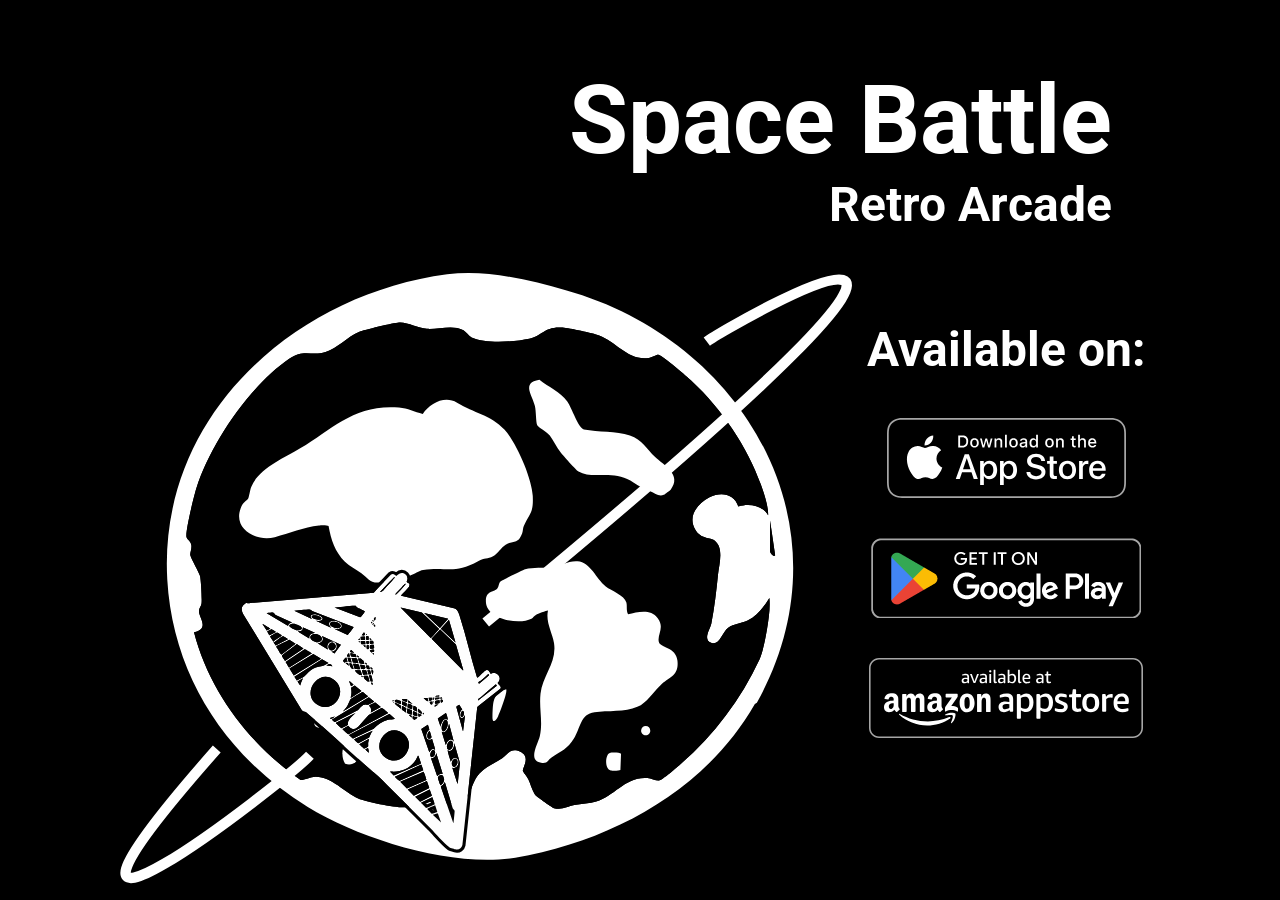
==== SpaceBattleWeb/src/index.html @ a4aaca03 "Add files via upload add files to git" ====
<!DOCTYPE html>

<html lang="en">
  <head>
    <title>Space Battle Retro Arcade | Marek Škreko</title>
    <meta charset="UTF-8" />
    <meta name="viewport" , content="width=device-width, initial-scale=1" />
    <link rel="stylesheet" , href="./style.css" />
    <link rel="preconnect" href="https://fonts.googleapis.com">
<link rel="preconnect" href="https://fonts.gstatic.com" crossorigin>
<link href="https://fonts.googleapis.com/css2?family=Roboto:ital,wght@0,100..900;1,100..900&display=swap" rel="stylesheet">
  <body>
    <main>
      <div class="text">
        <h1>Space Battle</h1>
        <h2>Retro Arcade</h2>
      </div>
    
      <div class="container">
      <div class="planet">
        <svg id="planetShip" aria-label="Planet earth with planet ring. The planet's ring is being disrupted by space ship."width="704" height="587" viewBox="0 0 704 587" fill="none" xmlns="http://www.w3.org/2000/svg">
          <path d="M612.097 413.006L610.158 414.359C563.059 496.936 472.057 546.438 379.909 561.915C320.615 571.866 231.577 544.719 180.442 513.254C102.294 465.154 50.6831 387.224 45.4269 294.598C36.5364 137.603 167.21 21.0008 314.445 1.30484C351.421 -3.64659 392.409 6.40262 428.422 16.4762C601.999 65.0271 704.916 246.584 612.097 413.006ZM549.864 104.212C545.096 99.8213 521.888 79.5643 517.534 78.6253C515.827 78.2594 511.131 81.2107 508.18 81.6254C488.216 84.4304 477.009 66.0759 460.447 60.0635C454.374 57.8561 431.886 53.0388 425.349 52.49C408.166 51.0387 405.861 60.4416 393.324 63.1368C378.885 66.2467 351.177 68.1736 337.86 61.9172C334.591 60.3806 333.091 56.7829 330.055 55.0877C319.786 49.3679 305.896 54.5145 294.871 53.6852C286.127 53.0266 276.297 47.1117 268.2 47.6849C262.943 48.063 234.443 54.7462 229.626 56.7707C218.699 61.3562 208.918 72.4787 197.649 76.0276C183.698 80.418 177.356 72.4421 162.637 82.4791C124.989 108.151 87.1228 163.495 73.464 206.728C71.1591 214.021 62.476 248.889 63.9516 254.047C64.598 256.316 68.0371 257.596 68.5981 261.743C69.0737 265.267 67.1102 269.28 67.6102 271.158C68.6468 275.097 75.8177 287.281 76.9275 291.159C77.8543 294.403 78.891 313.977 78.3665 317.648C78.0007 320.197 75.8909 322.111 75.8787 325.051C75.8421 331.246 86.5009 341.698 71.1225 345.234C86.1106 403.139 124.928 453.324 173.588 487.289C175.405 487.911 183.917 484.289 187.6 484.167C202.845 483.679 215.772 499.217 228.979 504.949C236.955 508.412 266.98 514.425 275.236 513.364C281.273 512.583 288.078 509.193 294.871 508.607C302.798 507.924 309.798 509.998 316.786 509.912C340.311 509.632 334.067 493.936 345.433 481.131C351.689 474.081 359.689 471.496 367.299 466.41C373.043 462.581 375.373 455.52 384.775 460.13C395.105 465.191 386.665 475.533 387.165 478.496C387.409 479.911 391.312 484.289 392.422 486.619C394.653 491.314 396.666 498.9 399.788 502.424C400.702 503.449 416.02 514.193 417.044 514.425C425.483 516.352 429.618 512.681 436.666 511.388C443.264 510.181 451.557 509.742 457.643 507.973C475.301 502.839 486.009 483.557 507.034 485.436C510.546 485.753 515.131 488.106 517.973 487.838C521.229 487.521 535.876 474.533 539.388 471.423C571.157 443.373 596.743 409.896 614.695 371.114C618.024 363.906 620.597 349.881 621.926 341.759C623.5 332.173 624.975 321.843 624.122 312.245C618.817 320.758 612.585 329.575 603.231 334.039C597.219 336.917 590.157 336.99 584.56 340.978C578.657 345.186 576.474 358.101 568.596 355.662C559.449 352.82 567.389 341.99 568.34 336.954C571.303 321.38 573.194 305.367 574.742 289.683C575.669 280.317 580.682 264.719 571.669 257.365C567.23 253.73 558.474 256.291 552.962 246.803C545.132 233.339 555.059 221.814 566.559 215.631C577.413 209.802 590.365 212.155 594.279 224.424C604.328 221.205 617.377 223.132 622.914 232.949C623.17 223.912 619.048 212.216 615.914 203.362C603.17 167.397 577.791 129.896 549.852 104.212H549.864ZM624.756 237.839V267.719C624.756 268.341 628.085 273.841 629.658 271.365L624.756 237.839Z" fill="white"/>
          <path d="M549.864 104.212C577.804 129.896 603.182 167.398 615.926 203.363C619.061 212.217 623.183 223.9 622.926 232.949C617.402 223.132 604.353 221.205 594.292 224.424C590.377 212.156 577.413 209.802 566.572 215.631C555.084 221.802 545.157 233.339 552.974 246.803C558.486 256.292 567.242 253.731 571.682 257.365C580.694 264.731 575.682 280.317 574.755 289.683C573.206 305.355 571.316 321.368 568.352 336.954C567.401 341.99 559.462 352.82 568.608 355.662C576.487 358.113 578.669 345.186 584.572 340.978C590.17 336.99 597.231 336.917 603.243 334.039C612.597 329.563 618.829 320.758 624.134 312.245C625 321.843 623.524 332.185 621.939 341.759C620.609 349.881 618.036 363.906 614.707 371.114C596.755 409.896 571.157 443.373 539.4 471.423C535.888 474.533 521.241 487.521 517.985 487.838C515.156 488.107 510.571 485.753 507.046 485.436C486.021 483.57 475.314 502.839 457.655 507.973C451.569 509.742 443.277 510.193 436.679 511.388C429.63 512.669 425.496 516.352 417.056 514.425C416.032 514.193 400.715 503.449 399.8 502.424C396.678 498.9 394.666 491.314 392.434 486.619C391.324 484.289 387.422 479.911 387.178 478.496C386.678 475.521 395.117 465.191 384.788 460.13C375.385 455.52 373.056 462.581 367.312 466.41C359.689 471.484 351.689 474.082 345.445 481.131C334.079 493.936 340.323 509.632 316.798 509.912C309.81 509.998 302.81 507.937 294.883 508.607C288.103 509.193 281.285 512.583 275.249 513.364C266.992 514.425 236.967 508.412 228.992 504.949C215.784 499.217 202.857 483.692 187.613 484.167C183.93 484.289 175.405 487.911 173.6 487.289C124.941 453.325 86.1229 403.127 71.1348 345.234C86.5132 341.698 75.8544 331.246 75.891 325.051C75.9032 322.124 78.0252 320.197 78.3789 317.648C78.9033 313.965 77.8667 294.403 76.9398 291.159C75.8301 287.281 68.6592 275.097 67.6226 271.158C67.1348 269.28 69.086 265.255 68.6104 261.743C68.0494 257.597 64.6103 256.316 63.964 254.048C62.5005 248.889 71.1836 214.009 73.4763 206.729C87.1352 163.495 125.002 108.151 162.649 82.4792C177.369 72.4422 183.71 80.4304 197.662 76.0277C208.93 72.4788 218.699 61.3564 229.638 56.7708C234.455 54.7585 262.956 48.0631 268.212 47.6851C276.298 47.1119 286.139 53.0268 294.883 53.6853C305.908 54.5146 319.798 49.3681 330.067 55.0878C333.104 56.783 334.604 60.3807 337.872 61.9174C351.189 68.1737 378.897 66.2468 393.336 63.1369C405.861 60.4417 408.178 51.0389 425.362 52.4901C431.886 53.0389 454.374 57.8562 460.46 60.0636C477.021 66.0883 488.241 84.4427 508.192 81.6255C511.144 81.2109 515.827 78.2595 517.546 78.6254C521.9 79.5645 545.096 99.8336 549.876 104.212H549.864ZM529.278 208.216C540.474 193.691 522.29 184.545 514.363 176.886C505.948 168.751 502.022 159.946 490.07 156.056C476.521 151.653 459.85 152.994 445.813 150.311C439.837 147.909 434.606 130.067 429.923 123.518C422.971 113.798 412.191 110.066 403.129 102.626C385.458 105.419 396.483 117.639 398.8 127.823C399.995 133.042 399.702 143.409 401.02 146.336C401.861 148.202 410.569 152.97 413.093 156.214C416.642 160.775 419.447 167.288 423.593 172.544C425.983 175.556 438.313 189.399 440.679 190.825C453.521 198.57 472.923 189.008 490.534 199.509C499.461 204.826 498.863 205.728 509.607 209.704C514.254 211.424 517.912 215.497 522.632 213.18C523.29 212.863 529.047 208.533 529.303 208.204L529.278 208.216ZM369.446 150.446C355.872 136.067 340.274 134.64 323.945 124.615C312.188 117.395 297.859 125.176 290.993 135.469C282.871 133.359 276.785 129.945 268.09 129.25C225.65 125.871 205.479 149.043 173.137 168.532C156.966 178.276 133.404 187.935 126.124 205.667C124.855 208.765 124.087 215.4 123.197 216.766C121.538 219.314 118.27 219.912 115.989 226.01C108.294 246.499 131.197 258.475 148.734 253.877C162.82 250.182 176.442 244.267 191.21 242.693C193.235 242.474 199.113 242.267 200.455 243.218C202.796 256.231 206.54 268.085 216.174 277.5C220.723 281.939 226.943 285 231.992 288.513C238.333 292.915 239.419 298.22 249.577 297.501C254.273 297.171 273.115 292.44 278.432 290.891C282.859 289.61 287.468 286.061 291.286 285.451C314.542 281.805 320.03 290.317 344.567 276.793C350.189 273.695 353.226 274.939 358.519 272.207C363.177 269.817 366.336 263.682 370.653 261.17C378.519 256.597 382.324 261.414 386.544 250.23C387.349 248.084 387.092 245.45 388.092 243.242C393.995 230.181 397.495 230.839 396.69 214.058C395.897 197.411 381.007 162.69 369.446 150.446ZM488.29 327.978C486.363 324.465 487.558 320.246 486.668 316.794C484.777 309.55 472.326 305.574 466.838 301.257C457.667 294.037 452.277 278.085 439.654 277.11C431.069 276.451 422.41 281.817 414.264 282.829C406.117 283.842 397.41 282.732 389.373 284.768C387.69 285.195 366.86 295.464 365.848 296.293C363.848 297.928 364.312 301.196 362.629 303.16C359.141 307.221 351.128 304.562 351.677 316.404C352.421 332.746 383.373 338.466 395.397 332.258C397.044 331.405 397.983 329.319 400.02 328.344C401.239 327.77 410.922 323.977 411.325 324.417C408.861 335.624 415.569 345.942 417.142 355.796C420.044 374.053 406.105 386.748 404.142 404.42C402.593 418.36 406.629 431.494 403.446 445.19C401.776 452.41 391.458 468.715 404.727 470.728C411.422 471.74 411.093 467.837 415.069 465.349C424.325 459.544 429.996 457.544 436.24 447.495C442.484 437.446 442.459 423.738 455.996 422.128C468.631 420.628 485.18 422.128 497.18 416.969C506.473 412.981 512.071 403.176 519.241 396.346C527.864 388.114 537.315 387.553 535.766 372.565C534.461 359.93 519.339 360.077 517.949 355.003C515.863 347.405 523.62 340.905 516.802 331.771C509.985 322.636 497.717 325.953 488.277 327.978H488.29ZM371.092 400.042C357.58 404.652 358.628 412.823 357.97 425.421C357.567 433.104 360.885 431.494 363.421 425.921C365.08 422.287 372.946 402.103 371.092 400.042ZM195.796 432.372C195.796 429.811 193.723 427.75 191.174 427.75C188.625 427.75 186.552 429.824 186.552 432.372C186.552 434.921 188.625 436.995 191.174 436.995C193.723 436.995 195.796 434.921 195.796 432.372ZM509.631 439.885C509.631 437.458 507.668 435.495 505.241 435.495C502.814 435.495 500.851 437.458 500.851 439.885C500.851 442.312 502.814 444.275 505.241 444.275C507.668 444.275 509.631 442.312 509.631 439.885ZM216.418 471.777C233.431 476.618 234.004 448.288 218.211 452.849C211.906 454.678 213.138 467.337 216.418 471.777ZM470.692 461.215C466.216 462.715 465.606 476.948 471.704 478.082C473.509 478.423 479.643 478.448 480.936 477.557L481.546 462.154C480.387 460.496 472.68 460.544 470.692 461.215Z" fill="black"/>
          <path d="M624.756 237.84L629.658 271.365C628.097 273.853 624.756 268.341 624.756 267.719V237.84Z" fill="black"/>
          <path d="M488.29 327.978C497.729 325.953 509.815 322.392 516.815 331.77C523.815 341.149 515.876 347.405 517.961 355.003C519.352 360.077 534.474 359.93 535.779 372.565C537.328 387.553 527.876 388.114 519.254 396.346C512.095 403.188 506.498 412.993 497.193 416.969C485.18 422.116 468.631 420.616 456.009 422.128C442.484 423.738 442.448 437.531 436.252 447.495C430.057 457.459 424.338 459.556 415.081 465.349C411.106 467.837 411.447 471.752 404.74 470.728C391.471 468.715 401.788 452.41 403.459 445.19C406.642 431.494 402.605 418.36 404.154 404.42C406.118 386.748 420.057 374.065 417.155 355.796C415.581 345.93 408.886 335.624 411.337 324.417C410.935 323.977 401.24 327.77 400.032 328.344C397.983 329.307 397.057 331.405 395.41 332.258C383.386 338.466 352.434 332.734 351.69 316.404C351.153 304.562 359.153 307.221 362.641 303.159C364.324 301.196 363.849 297.928 365.861 296.293C366.873 295.464 387.703 285.195 389.386 284.768C397.422 282.732 406.41 283.793 414.276 282.829C422.142 281.866 431.069 276.451 439.667 277.11C452.289 278.073 457.68 294.037 466.851 301.257C472.326 305.574 484.79 309.55 486.68 316.794C487.583 320.246 486.375 324.465 488.302 327.978H488.29Z" fill="white"/>
          <path d="M216.418 471.776C213.138 467.337 211.906 454.678 218.211 452.849C234.004 448.275 233.431 476.606 216.418 471.776Z" fill="white"/>
          <path d="M470.691 461.215C472.679 460.544 480.386 460.495 481.545 462.154L480.935 477.557C479.654 478.447 473.52 478.423 471.703 478.082C465.605 476.947 466.215 462.727 470.691 461.215Z" fill="white"/>
          <path d="M371.091 400.042C372.945 402.103 365.079 422.287 363.42 425.921C360.884 431.507 357.567 433.116 357.969 425.421C358.628 412.811 357.579 404.64 371.091 400.042Z" fill="white"/>
          <path d="M191.173 436.995C193.726 436.995 195.795 434.925 195.795 432.372C195.795 429.82 193.726 427.75 191.173 427.75C188.62 427.75 186.551 429.82 186.551 432.372C186.551 434.925 188.62 436.995 191.173 436.995Z" fill="white"/>
          <path d="M505.254 444.275C507.678 444.275 509.644 442.31 509.644 439.885C509.644 437.46 507.678 435.494 505.254 435.494C502.829 435.494 500.863 437.46 500.863 439.885C500.863 442.31 502.829 444.275 505.254 444.275Z" fill="white"/>
          <path d="M369.445 150.446C381.007 162.69 395.897 197.423 396.69 214.058C397.495 230.839 393.995 230.181 388.092 243.242C387.092 245.45 387.348 248.096 386.543 250.23C382.336 261.414 378.519 256.597 370.653 261.17C366.336 263.682 363.177 269.817 358.518 272.207C353.225 274.939 350.177 273.695 344.567 276.793C320.03 290.318 314.542 281.805 291.285 285.451C287.456 286.049 282.846 289.61 278.431 290.891C273.114 292.427 254.272 297.159 249.577 297.501C239.406 298.22 238.321 292.915 231.991 288.513C226.93 285 220.723 281.951 216.174 277.5C206.54 268.097 202.796 256.231 200.454 243.218C199.113 242.255 193.234 242.474 191.21 242.694C176.454 244.267 162.819 250.182 148.734 253.877C131.209 258.475 108.306 246.499 115.989 226.01C118.282 219.912 121.538 219.315 123.196 216.766C124.087 215.4 124.855 208.765 126.123 205.668C133.404 187.923 156.953 178.276 173.136 168.532C205.479 149.043 225.65 125.871 268.09 129.25C276.785 129.945 282.883 133.372 290.993 135.469C297.846 125.176 312.188 117.395 323.944 124.615C340.274 134.64 355.872 136.067 369.445 150.446Z" fill="white"/>
          <path d="M529.278 208.216C529.022 208.546 523.265 212.875 522.607 213.192C517.887 215.497 514.229 211.436 509.582 209.716C498.838 205.741 499.436 204.838 490.509 199.521C472.899 189.02 453.496 198.582 440.654 190.838C438.288 189.411 425.959 175.569 423.568 172.556C419.41 167.312 416.605 160.788 413.068 156.226C410.544 152.982 401.836 148.214 400.995 146.348C399.678 143.421 399.97 133.055 398.775 127.835C396.458 117.652 385.433 105.444 403.104 102.639C412.166 110.078 422.946 113.81 429.898 123.53C434.581 130.079 439.813 147.921 445.788 150.324C459.825 152.995 476.508 151.653 490.045 156.068C501.997 159.958 505.924 168.763 514.338 176.898C522.265 184.557 540.436 193.704 529.253 208.229L529.278 208.216Z" fill="white"/>
          <path d="M92.9995 457.5C-139.843 721.174 162.499 485.499 182.5 463.5M351.5 336C964.5 -168 582.5 52.0004 564 66" stroke="white" stroke-width="10"/>
          <mask id="path-13-outside-1_164_530" maskUnits="userSpaceOnUse" x="92.039" y="214.757" width="352.091" height="354.94" fill="black">
          <rect fill="white" x="92.039" y="214.757" width="352.091" height="354.94"/>
          <path d="M343.575 389.057C345.935 387.402 349.825 382.533 352.273 381.621C354.77 380.689 355.695 385.103 356.566 385.172C356.637 385.179 357.169 384.734 357.473 384.633C362.27 383.068 366.724 387.969 364.25 392.287C363.926 392.852 362.887 393.595 362.971 394.087C363.281 395.896 367.428 397.032 365.516 399.579L343.861 416.64L343.356 417.441L329.074 549.769C328.457 552.673 325.838 554.647 322.854 554.097C322.205 553.979 317.139 552.433 316.821 552.192C310.637 547.518 303.79 539.053 298.108 533.343C285.578 520.749 272.771 508.198 260.279 495.655C254.645 489.998 250.017 484.634 243.745 479.739C242.882 479.064 241.988 478.291 241.15 477.58C219.874 459.549 199.981 439.735 178.534 421.926C177.134 421.625 175.829 421.232 174.722 420.257L118.445 327.924C116.952 325.317 116.19 321.908 118.425 319.427C118.885 318.916 120.698 317.387 121.281 317.274C122.098 317.118 123.146 317.558 124.112 317.503C124.98 317.453 126.144 317.035 127.151 316.949C166.056 313.674 204.966 310.478 243.877 307.313C248.93 301.25 254.804 295.741 260.281 289.995C262.911 288.126 264.846 291.168 265.618 291.119C265.921 291.099 268.229 288.32 270.812 288.288C273.788 288.253 276.286 290.764 276.35 293.736C276.368 294.567 275.435 296.6 275.572 296.869C275.912 297.534 278.176 297.733 278.318 299.323C278.363 299.828 277.915 301.279 277.589 301.734C275.73 304.348 272.401 307.084 270.287 309.714C270.034 310.028 269.831 309.95 270.285 310.31L321.024 322.292C324.716 323.269 325.745 327.346 326.769 330.529C332.808 349.292 337.049 369.075 342.929 387.937L343.575 389.057ZM307.511 341.261L315.421 332.185L292.368 326.897L307.509 341.259L307.511 341.261ZM322.458 355.015L316.117 333.308L308.387 341.983L322.46 355.017L322.458 355.015ZM274.497 298.665C273.824 297.973 270.863 301.948 270.401 302.441C268.709 304.247 266.906 305.974 265.254 307.821C264.147 309.06 264.591 309.525 265.869 308.454C268.367 306.363 271.617 302.422 273.893 299.865C274.099 299.633 274.786 298.963 274.497 298.665ZM264.384 292.76L263.383 292.139L249.843 306.492C252.279 307.096 254.533 303.254 256.079 301.63C258.876 298.69 261.635 295.736 264.384 292.76ZM345.107 394.736L354.231 387.106C354.974 386.432 354.608 385.931 353.937 385.368C351.716 387.362 349.543 389.481 347.28 391.428C346.664 391.958 344.76 392.951 344.435 393.371C344.235 393.628 344.87 394.516 345.11 394.734L345.107 394.736ZM362.191 396.803L361.263 395.375C356.385 399.253 351.864 403.624 347.039 407.589C345.767 408.633 343.733 408.996 344.163 410.988L362.191 396.803ZM329.943 381.591L322.845 357.132C317.762 352.345 312.576 347.658 307.694 342.676L299.604 351.309L299.673 351.761L329.241 381.68C329.433 382.17 329.938 381.791 329.943 381.587L329.943 381.591ZM306.693 342.06C301.29 336.648 295.609 331.538 290.055 326.249L269.62 321.523L298.379 350.671C298.73 350.856 298.776 350.772 299.012 350.543C301.741 347.924 303.957 344.689 306.689 342.06L306.693 342.06ZM244.785 334.093C245.587 334.098 245.683 330.851 245.449 330.27C244.274 331.618 243.181 332.552 244.785 334.093ZM328.967 419.555L326.027 414.88C325.206 415.498 323.376 416.054 323.267 417.151L329.68 440.778L331.63 425.151C330.566 426.18 330.416 427.711 328.563 427.763C324.894 427.862 326.353 420.644 328.971 419.559L328.967 419.555ZM329.369 420.773C327.642 421.275 326.478 426.113 328.156 426.725C330.238 427.483 331.976 421.841 329.369 420.773ZM228.6 321.939C228.112 321.421 227.633 321.182 227.144 320.76C226.903 320.553 226.835 320.065 226.517 319.86C225.376 319.125 208.831 321.425 206.184 321.411L230.788 330.967C231.651 330.929 235.391 325.728 235.345 325.366C235.253 324.664 229.602 322.307 228.6 321.939ZM243.356 335.082C244.039 334.526 243.519 333.921 242.976 333.464C242.293 334.02 242.813 334.626 243.356 335.082ZM243.109 338.109C243.669 337.673 244.201 337.076 243.537 336.503L242.512 337.498L243.109 338.109ZM245.102 340.156C245.269 339.364 245.474 338.309 244.733 337.73L243.708 338.726L245.104 340.154L245.102 340.156ZM242.534 335.88L241.939 335.268C241.487 335.659 241.095 335.936 241.217 336.562C241.843 336.703 242.132 336.319 242.532 335.878L242.534 335.88ZM309.745 408.774C309.763 408.665 309.331 408.073 309.068 407.958C307.639 407.327 307.887 409.28 308.322 409.355C308.399 409.368 309.732 408.866 309.743 408.776L309.745 408.774ZM303.504 407.261C303.557 407.266 303.901 406.976 304.208 406.972C304.709 406.967 307.368 407.376 306.853 406.202C306.783 406.044 303.576 406.499 303.414 406.561C302.936 406.746 303.262 407.242 303.502 407.259L303.504 407.261ZM308.673 412.997C312.535 411.4 308.803 408.952 308.197 410.46C308.05 410.826 308.251 412.96 308.673 412.997ZM303.258 410.288C304.684 409.345 307.589 410.429 307.027 408.029L303.038 408.224C302.957 408.597 302.796 410.199 303.26 410.29L303.258 410.288ZM307.19 410.658C306.133 410.669 303.117 410.807 302.732 411.79C302.674 411.942 302.669 413.742 302.723 413.83C302.943 414.193 306.947 413.414 307.109 413.229C307.313 412.999 307.096 411.139 307.19 410.658ZM301.439 410.47C301.895 410.46 302.047 408.549 301.974 408.162C300.72 407.688 301.077 410.479 301.439 410.47ZM300.153 408.334L296.727 408.285C296.619 408.394 297.155 410.911 297.341 411.073C297.558 411.26 299.685 410.883 299.926 410.688C300.362 410.341 300.054 408.888 300.153 408.334ZM302.553 416.949L306.02 414.777C304.374 414.714 301.739 414.642 302.553 416.949ZM315.101 429.454C315.183 428.55 313.677 422.964 313.174 422.963L305.452 428.098L308.13 436.22C308.343 432.983 311.185 426.09 315.099 429.452L315.101 429.454ZM301.401 412.892C301.836 412.601 301.805 411.962 301.628 411.485C301.193 411.775 301.224 412.414 301.401 412.892ZM299.355 414.783C300.784 414.828 300.17 412.642 300.304 411.771L297.681 412.137C297.664 413.117 298.208 414.747 299.357 414.781L299.355 414.783ZM237.309 347.725C237.305 347.581 236.693 346.833 236.41 347.407C235.998 348.249 237.317 348.131 237.309 347.725ZM239.229 352.203C238.637 351.496 239.329 349.788 238.811 349.256C238.561 348.997 237.006 348.914 236.774 349.073C236.398 349.33 236.485 352.081 236.8 352.471C237.185 352.945 239.148 352.62 239.229 352.203ZM241.886 352.437L240.197 350.896C239.641 352.324 240.52 352.84 241.886 352.437ZM242.997 353.635C242.703 353.463 240.398 353.432 240.194 353.71C239.582 357.386 240.831 356.683 243.747 356.204C243.576 355.347 243.819 354.116 243 353.633L242.997 353.635ZM232.254 348.258C235.058 348.807 236.523 347.859 234.517 345.26L232.254 348.258ZM291.769 408.712C293.187 409.716 294.431 411.817 296.268 411.502C296.378 411.395 295.64 408.604 295.516 408.514C295.19 408.277 291.742 408.524 291.769 408.712ZM240.109 360.287C240.178 360.674 240.171 361.064 240.635 361.218C240.904 361.307 243.879 360.859 244.1 360.648C244.455 360.311 244.13 357.672 243.887 357.459C243.643 357.245 240.843 357.639 240.291 357.586C240.174 357.655 240.066 360.054 240.109 360.283L240.109 360.287ZM313.585 429.6C311.047 428.31 307.58 437.499 309.882 439.898C311.858 441.957 314.122 437.485 314.625 435.813C315.129 434.141 315.36 430.5 313.585 429.6ZM234.004 352.758C234.506 352.709 235.002 352.609 235.509 352.634C235.46 351.862 235.776 349.99 235.302 349.403C235.042 349.082 231.503 349.453 231.358 349.594C231.048 349.895 231.592 352.198 231.486 352.778C231.574 352.868 233.634 352.795 234.002 352.756L234.004 352.758ZM239.138 353.713C236.952 353.526 236.274 353.476 236.871 355.899C237.153 357.05 238.733 356.782 239.052 356.34C239.285 356.022 239.029 354.249 239.138 353.713ZM320.85 450.548L316.259 433.111C315.756 434.225 315.877 435.421 315.449 436.633C314.697 438.75 313.039 441.853 310.376 441.425C309.897 441.349 309.593 440.733 309.276 441.088L313.125 453.667C314.16 451.583 314.19 449.981 316.532 448.853C318.548 447.882 319.755 448.801 320.852 450.546L320.85 450.548ZM205.882 342.016L218.835 347.987C220.365 345.749 222.833 343.249 224.159 340.969C224.323 340.69 224.477 340.541 224.389 340.172L184.616 324.951C182.964 322.549 179.398 323.532 176.754 323.73C173.692 323.956 170.596 324.316 167.55 324.698L184.402 332.617L183.144 330.378C183.592 326.71 189.313 327.954 191.624 329.078C195.922 331.167 195.977 334.176 190.938 334.446L188.316 334.194L202.863 340.962L201.27 338.822C199.131 333.326 206.65 333.538 209.916 335.199C214.625 337.595 214.404 342.169 208.7 342.321C207.912 342.342 206.692 341.894 205.88 342.018L205.882 342.016ZM243.77 361.813C243.607 361.764 240.569 362.298 240.42 362.382C239.595 362.853 240.885 364.395 241.611 364.658C241.85 364.745 243.612 364.447 243.83 364.311C244.389 363.967 244.538 362.034 243.77 361.813ZM234.75 356.807C235.038 356.771 235.75 356.808 235.88 356.502L235.512 353.655L231.465 353.806C231.3 356.758 232.003 357.162 234.748 356.809L234.75 356.807ZM239.264 360.881C239.311 360.72 238.821 358.301 239.072 357.751C238.941 357.444 237.327 357.721 237.251 357.771C236.856 358.032 236.979 360.763 237.288 361.147C237.798 361.783 239.03 361.702 239.264 360.881ZM228.957 352.655L230.464 352.772L230.192 351.056L228.957 352.655ZM243.9 366.807L243.926 365.197L242.501 365.78L243.9 366.807ZM235.922 359.822L235.836 357.708L233.727 357.972L235.922 359.822ZM230.131 355.094C230.912 354.212 230.291 353.82 229.238 353.974L230.131 355.094ZM208.919 341.316C210.235 341.261 212.644 340.502 212.213 338.778C211.307 335.155 201.959 333.765 201.781 337.211C201.654 339.648 206.942 341.401 208.921 341.318L208.919 341.316ZM324.292 491.006C324.581 491.016 324.778 488.857 324.824 488.49C325.565 482.662 325.836 476.757 326.716 470.941L321.234 451.772C321.523 455.251 319.013 461.28 314.868 458.751C315.449 462.4 316.865 466.093 317.939 469.701C318.869 467.922 320.407 465.524 322.741 466.033C327.186 467 325.764 475.592 320.978 475.733C320.303 475.751 319.869 475.137 319.47 475.784L324.292 491.006ZM318.746 449.693C315.476 447.864 312.171 456.839 315.783 458.249C319.14 459.56 321.948 451.485 318.746 449.693ZM292.154 423.47L291.359 422.652C290.986 422.633 290.842 424.071 291.336 424.264L292.154 423.47ZM286.53 419.948C286.532 422.73 287.554 422.753 290.029 423.534C290.64 420.914 288.187 420.398 286.768 418.745C286.275 419.041 286.528 419.445 286.528 419.946L286.53 419.948ZM282.366 415.857C281.905 415.919 281.62 419.35 281.878 419.796C282.136 420.242 285.404 421.655 285.617 421.452C285.518 418.339 285.797 416.949 282.368 415.855L282.366 415.857ZM281.178 414.22C280.064 413.228 278.832 411.948 277.69 411.03C276.865 410.366 276.657 412.439 277.056 412.772L281.18 414.218L281.178 414.22ZM275.9 409.663C275.417 409.248 271.437 409.354 271.253 409.533C271.224 409.561 271.194 410.235 271.231 410.351C271.368 410.791 275.637 412.419 275.852 412.218C275.797 411.57 276.446 410.131 275.9 409.659L275.9 409.663ZM281.055 415.84C280.631 414.887 277.678 414.278 276.644 413.853C276.761 414.671 276.096 416.611 276.384 417.272C276.481 417.496 280.625 419.535 280.797 419.36C280.582 418.789 281.149 416.056 281.055 415.84ZM289.911 424.852C289.921 424.702 287.55 423.704 287.202 423.608C287.013 423.557 286.761 423.228 286.598 423.693C286.508 423.948 286.796 426.316 287.155 426.521C287.678 426.821 289.52 425.335 289.911 424.852ZM285.705 424.385C285.681 423.958 285.665 423.01 285.4 422.742C285.068 422.404 281.908 420.897 281.586 421.394C281.493 421.536 281.475 424.643 281.582 424.774C281.767 424.997 285.323 426.038 285.556 425.896C285.791 425.572 285.73 424.791 285.705 424.385ZM275.081 416.956C275.369 416.916 275.777 413.74 275.575 413.434C275.232 412.92 272.135 412.451 271.519 411.656C271.049 411.73 270.892 414.542 271.032 414.789C271.451 415.524 274.345 416.19 275.079 416.954L275.081 416.956ZM294.21 444.711C294.224 443.474 295.066 441.08 295.887 440.171C296.388 439.617 297.304 439.555 297.289 438.801C297.282 438.454 296.08 434.246 295.837 434.231L289.546 438.374L297.265 460.713C298.477 458.516 300.177 456.104 302.759 458.164C303.45 458.19 299.856 448.334 299.981 447.519C297.017 449.881 294.161 448.544 294.21 444.711ZM243.084 380.739C242.57 380.251 242.122 379.67 241.59 379.196C240.2 377.958 240.962 380.526 241.226 380.757C241.413 380.921 242.733 380.853 243.082 380.737L243.084 380.739ZM237.699 376.014C237.073 375.496 236.479 374.209 235.502 374.565C236.041 375.853 236.097 376.464 237.699 376.014ZM240.257 380.698C239.539 380.021 239.744 378.091 239.188 377.547C238.933 377.297 236.344 376.969 236.271 377.406C237.413 379.94 236.781 381.422 240.255 380.7L240.257 380.698ZM229.299 370.24C228.855 370.513 228.999 370.739 229.048 371.142C229.102 371.587 230.143 374.776 230.358 375.022C230.684 375.394 234.387 375.975 234.574 375.864C235.13 375.543 234.069 372.871 233.723 372.458C233.503 372.194 231.887 370.805 231.619 370.652C231.044 370.318 229.91 370.865 229.299 370.24ZM242.81 385.784C243.135 385.807 243.541 382.657 243.305 382.237C242.956 381.624 242.145 381.863 241.559 381.83C241.523 382.47 242.275 385.746 242.812 385.782L242.81 385.784ZM280.407 423.51C280.498 422.948 280.756 420.958 280.515 420.586C280.319 420.287 276.396 418.511 276.175 418.697C276.095 419.407 275.496 422.526 275.761 422.926C275.887 423.114 279.798 424.512 280.021 424.47C280.76 424.334 280.384 423.659 280.409 423.512L280.407 423.51ZM190.857 333.292C191.82 333.303 192.816 333.439 193.604 332.642C193.841 329.68 185.456 327.862 184.383 329.875C183.386 331.747 189.487 333.272 190.859 333.29L190.857 333.292ZM229.92 369.235C229.769 369.079 227.949 366.869 227.924 367.988C227.902 368.929 228.941 369.764 229.92 369.235ZM282.976 429.556C283.166 429.579 286.244 427.7 285.736 427.119C285.589 426.951 282.09 426.399 281.616 425.744C281.24 425.799 281.174 427.806 281.279 428.071C281.341 428.229 282.863 429.542 282.976 429.556ZM224.933 364.921C224.609 364.534 222.329 362.465 222.143 362.458C222.024 362.454 221.07 363.44 221.001 363.751C220.754 364.834 224.2 365.011 224.933 364.921ZM226.89 369.379C227.555 369.203 226.744 366.769 226.42 366.534C226.215 366.384 221.58 365.405 221.396 365.581C221.602 370.242 223.61 368.599 226.892 369.381L226.89 369.379ZM270.25 411.634C270.088 410.987 264.794 409.125 264.162 410.623C264.051 410.886 264.078 411.759 264.342 411.985C264.559 412.172 269.239 414.284 269.566 414.353C270.128 414.472 269.906 414.277 269.976 413.955C270.127 413.266 269.771 412.35 270.252 411.632L270.25 411.634ZM297.567 440.116C295.434 441.16 294.107 447.188 296.952 447.71C297.76 447.857 299.203 446.87 299.402 446.099C299.481 445.795 297.878 440.101 297.567 440.116ZM238.02 381.68C237.58 381.805 238.736 385.604 238.929 385.774C239.286 386.092 240.764 385.58 241.293 385.657C241.426 385.523 240.507 382.183 240.332 382.01C239.669 381.36 238.643 382.301 238.02 381.68ZM322.927 467.13C320.376 465.698 317.375 471.654 319.774 474.095C322.656 477.026 326.546 469.163 322.927 467.13ZM236.422 380.441C235.769 379.744 235.699 377.388 234.976 376.955C234.788 376.843 230.658 376.299 230.627 376.516C231.241 377.21 231.435 380.187 231.934 380.626C232.104 380.776 236.347 380.872 236.42 380.443L236.422 380.441ZM274.594 422.606C274.538 421.827 275.314 418.689 275.106 418.258C274.899 417.826 271.129 416.02 270.953 416.196C271.079 416.921 270.673 419.143 270.971 419.634C271.424 420.384 273.938 421.71 274.594 422.606ZM229.228 375.084C228.714 374.182 228.262 371.088 227.604 370.513C227.199 370.162 222.478 369.877 222.44 370.133L223.896 374.421L229.23 375.082L229.228 375.084ZM280.184 427.131C280.944 425.29 279.108 424.875 277.591 424.872L280.184 427.131ZM269.599 418.697C270.002 418.731 270.109 416.008 269.743 415.59C269.549 415.365 264.721 412.97 264.426 412.97C263.535 412.975 264.722 414.538 264.889 414.71C266.235 416.099 268.334 417.146 269.597 418.695L269.599 418.697ZM237.96 385.716L236.532 381.755L232.469 381.903L233.674 386.1C234.29 386.103 237.894 386.103 237.96 385.712L237.96 385.716ZM239.16 386.943C239.932 388.061 240.147 391.445 240.865 392.328C241.206 392.749 242.301 392.47 242.809 392.55C243.01 392.355 241.93 387.391 241.676 387.06C241.121 386.341 239.989 386.919 239.162 386.941L239.16 386.943ZM212.32 357.261L194.562 349.029L194.058 349.116C196.705 352.634 193.719 355.653 189.916 355.926L199.725 361.924C199.934 361.355 199.354 360.672 199.273 360.002C198.88 356.649 201.206 353.482 204.786 354.249C210.516 355.482 208.972 364.252 203.132 363.792L206.137 365.655L212.318 357.259L212.32 357.261ZM220.083 365.255C219.164 366.116 218.01 367.196 218.117 368.554L220.934 368.796L220.083 365.255ZM230.965 380.564C230.306 379.894 229.89 376.631 229.457 376.251C229.27 376.087 225.083 375.554 224.522 375.529C224.189 375.514 224.199 375.48 223.97 375.81L225.615 380.616C226.231 380.758 230.923 380.828 230.963 380.562L230.965 380.564ZM262.84 411.325C263.385 411.262 262.598 409.828 261.64 410.499C261.793 410.714 262.767 411.332 262.84 411.325ZM263.015 413.145C263.434 412.444 262.655 412.352 262.223 411.928L262.022 412.123L263.015 413.145ZM222.776 374.183C221.94 373.314 222.031 370.721 221.458 370.016C221.033 369.497 219.573 370.13 219.007 369.486C218.32 369.599 219.65 373.392 219.863 373.656C220.305 374.198 222.729 374.467 222.774 374.185L222.776 374.183ZM233.903 387.271C234.567 388.123 234.396 389.416 235.158 390.221C235.487 390.567 237.606 392.311 237.963 392.506C238.474 392.782 239.209 392.694 239.776 392.708C239.979 392.507 238.436 387.432 238.235 387.233C237.757 386.761 233.936 387.056 233.905 387.269L233.903 387.271ZM205.376 355.529C202.236 353.493 198.28 358.828 201.284 361.749C204.843 365.208 210.453 358.82 205.376 355.529ZM232.703 386.044C231.898 384.986 231.893 382.474 230.896 381.71L226.007 381.804C225.634 382.727 229.976 386.235 230.987 386.328C231.219 386.35 232.691 386.131 232.707 386.044L232.703 386.044ZM242.456 396.082C242.938 396.123 243.138 392.979 241.784 393.553C240.816 393.963 242.001 395.696 242.456 396.082ZM216.106 374.688C216.572 373.073 217.412 373.786 218.638 373.814C218.539 373.225 217.646 369.712 217.486 369.561C216.877 368.99 214.338 372.61 214.355 372.845C214.377 373.15 215.819 374.246 216.106 374.688ZM224.5 380.473L222.982 375.679C222.564 375.269 220.36 374.75 220.445 375.499C220.65 377.267 222.245 381.034 224.502 380.475L224.5 380.473ZM233.075 388.47C233.378 387.343 232.547 386.84 231.676 387.439L233.075 388.47ZM302.054 458.742C298.953 456.37 296.296 465.728 300.127 465.296C302.689 465.006 303.758 460.045 302.054 458.742ZM310.089 481.307L303.917 461.419C303.74 463.308 302.832 465.456 300.919 466.124C300.206 466.374 299.541 466.128 298.996 466.597L304.718 483.147C305.075 483.633 304.998 483.377 305.312 483.151C306.1 482.581 306.342 482.211 307.357 481.775C308.394 481.329 309.182 481.706 310.089 481.307ZM219.7 377.569C219.937 377.099 219.304 375.09 219.026 374.894L216.51 374.694L219.698 377.567L219.7 377.569ZM194.094 351.745C194.266 348.289 187.915 346.023 185.091 347.381C179.261 350.184 186.538 355.38 190.436 354.8C192.026 354.562 194.002 353.558 194.094 351.745ZM187.234 345.789L176.098 340.681C175.442 340.542 175.765 341.757 175.578 342.29C174.876 344.257 172.557 344.064 170.894 344.541L181.905 351.367C181.783 349.2 182.013 347.825 184.096 346.643C184.611 346.35 187.236 346.01 187.236 345.791L187.234 345.789ZM264.202 428.319C262.617 427.027 260.949 425.278 259.316 424.109C258.954 423.851 258.714 423.809 258.308 423.997L220.133 444.043C220.174 444.314 223.804 447.478 224.061 447.439L243.755 438.127C247.808 433.884 251.902 430.911 257.621 429.466C259.843 428.904 262.152 429.075 264.202 428.319ZM257.816 422.974C256.442 422.158 252.605 417.892 251.322 418.199L239.09 424.827C236.104 427.998 233.337 431.494 230.287 434.595C228.086 436.832 226.372 438.955 222.948 438.008C220.708 437.388 219.688 435.161 219.456 435.148C219.131 435.129 214.635 438.05 213.753 438.298C214.632 439.084 218.886 443.526 219.686 443.287L257.816 422.974ZM250.629 417.215C249.073 415.518 247.124 414.233 245.343 412.785C245.017 412.692 239.329 415.501 239.338 415.838C240.898 417.17 241.593 419 241.383 421.019C241.324 421.606 240.809 422.106 241.054 422.526L250.629 417.215ZM244.241 411.868L239.116 407.645L203.582 429.462C204.491 429.968 205.784 431.758 206.68 431.561L228.891 419.928C230.809 417.866 232.876 414.68 236.024 414.681C236.822 414.682 237.743 415.225 238.443 415.039C238.775 414.951 244.251 412.198 244.245 411.868L244.241 411.868ZM170.3 343.385C172.468 343.534 176.826 342.279 173.704 339.725C172.658 338.869 168.254 337.202 166.856 337.111C165.677 337.033 162.197 337.47 162.781 339.272C163.314 340.921 168.518 343.264 170.298 343.387L170.3 343.385ZM238.253 406.933C238.207 406.615 233.816 403.008 233.367 402.775C232.88 402.52 231.472 403.576 230.926 403.892C229.104 404.948 222.75 408.56 221.639 409.726C220.819 410.591 219.423 414.833 218.352 416.442C217.131 418.277 215.583 419.833 214.202 421.536L238.253 406.933ZM273.173 443.417C258.05 429.707 239.043 455.036 255.666 466.094C270.261 475.803 285.642 454.721 273.173 443.417ZM232.068 401.791L225.582 396.527L222.108 398.504C222.578 401.575 222.753 404.925 221.68 407.906C222.132 408.494 221.997 408.232 222.378 408.029C225.627 406.314 228.979 403.827 232.068 401.791ZM308.109 492.388C309.939 491.504 311.515 489.108 311.525 487.084C311.528 486.504 310.776 483.881 310.48 483.42C309.186 481.411 305.696 483.296 305.506 485.177C305.473 485.516 307.331 491.153 307.601 491.672C307.738 491.94 307.861 492.199 308.111 492.382L308.109 492.388ZM224.48 395.623C223.548 394.827 222.543 393.841 221.59 393.102C221.336 392.906 220.589 392.219 220.289 392.53L222.032 397.199L224.48 395.623ZM165.357 335.978L150.008 328.914C148.829 328.442 148.098 326.747 147.016 326.325C146.734 326.216 141.021 326.64 141.049 326.94L161.274 339.152C161.972 338.533 161.828 337.721 162.595 337.08C163.426 336.389 164.501 336.475 165.357 335.978ZM204.134 377.954C202.465 374.809 200.75 375.459 198.289 377.264L204.134 377.954ZM320.303 528.726C320.388 528.735 320.589 527.823 320.616 527.621C320.799 526.317 321.773 517.247 321.581 516.725C321.226 515.748 319.694 514.955 319.541 513.665L312.195 489.217C311.615 490.134 311.234 491.066 310.448 491.869C309.915 492.414 308.369 493.119 308.385 493.693L320.299 528.726L320.303 528.726ZM200.341 374.869L194.192 371.241L167.623 387.93L169.989 391.601C172.074 390.074 175.275 389.083 177.226 387.503C180.17 385.113 181.751 382.476 185.414 380.411C189.077 378.347 192.444 378.48 195.966 377.21C197.433 376.682 198.94 375.592 200.342 374.875L200.341 374.869ZM259.612 479.364L263.095 482.95L288.928 471.589C289.217 471.353 289.125 471.107 289.087 470.801C289.04 470.425 287.009 464.581 286.809 464.302C286.578 463.977 286.425 463.91 286.209 464.295C285.599 465.381 285.184 466.733 284.409 467.908C278.773 476.459 270.247 479.93 260.334 479.177C260.076 479.157 259.97 478.773 259.61 479.37L259.612 479.364ZM193.129 370.724C193.123 370.308 186.564 366.544 186.023 366.357C185.812 366.283 185.635 366.216 185.417 366.328L162.888 380.185L167.028 386.912L193.129 370.724ZM264.189 484.077C264.189 484.388 268.368 488.129 268.878 488.092L291.455 477.911L289.693 472.643L289.11 472.667L264.193 484.077L264.189 484.077ZM184.52 365.547C183.302 364.982 178.308 361.358 177.409 361.519L159.173 373.87C160.251 375.296 161 377.297 162.084 378.676C162.239 378.872 162.144 379.172 162.6 379.076L184.524 365.547L184.52 365.547ZM206.262 391.329C190.482 378.367 172.342 406.315 191.155 415.637C205.874 422.931 219.41 402.127 206.262 391.329ZM275.738 495.557L294.502 487.236C293.805 484.628 292.938 481.874 291.857 479.333L269.367 488.998L275.736 495.555L275.738 495.557ZM176.305 360.784L169.904 356.667C168.457 358.268 155.563 367.155 155.685 368.064C155.816 369.036 158.168 371.65 158.548 372.849L176.305 360.784ZM168.697 356.227L162.689 352.597C161.273 353.591 150.071 358.478 150.068 359.189C151.858 360.978 152.819 364.202 154.349 366.037C154.595 366.331 154.882 366.741 155.312 366.667L168.697 356.227ZM276.534 496.377L282.404 502.422L297.252 495.001L294.943 488.257L276.532 496.375L276.534 496.377ZM161.688 351.885C160.627 351.498 157.41 349.04 156.579 349.094C155.578 349.159 150.088 353.758 148.619 354.596C148.195 354.836 147.909 354.78 147.505 354.909L149.679 357.935L161.688 351.881L161.688 351.885ZM155.477 348.361C155.487 348.101 151.336 345.594 151.078 345.55C150.687 345.48 144.862 348.764 144.16 349.41L147.509 354.507C147.673 354.192 147.714 353.91 148.01 353.65C148.962 352.809 155.458 348.818 155.473 348.361L155.477 348.361ZM222.305 426.803C223.525 425.438 225.053 424.264 226.302 422.921L207.674 432.244C207.224 432.642 207.41 432.501 207.661 432.85C208.105 433.463 212.544 437.636 212.893 437.58C213.85 436.81 218.69 434.892 219.112 434.22C219.305 433.913 218.921 433.112 218.968 432.615C219.195 430.289 220.832 428.448 222.303 426.805L222.305 426.803ZM229.105 451.989L239.404 446.418C240.551 444.253 241.295 441.89 242.817 439.926L225.022 448.059C226.073 449.654 227.601 450.858 229.103 451.987L229.105 451.989ZM283.704 503.35L288.48 508.267L299.757 502.515L297.652 496.397L283.704 503.35ZM149.869 345.048C149.84 344.801 145.913 342.455 145.667 342.452C145.386 342.446 141.517 344.388 141.483 344.62C141.784 345.274 143.271 348.052 143.762 348.148L149.867 345.05L149.869 345.048ZM144.46 341.939C144.401 341.538 138.823 338.284 137.955 337.821C137.678 337.671 137.3 337.254 137.055 337.588L141.001 343.693L144.462 341.941L144.46 341.939ZM289.276 509.087L294.152 514.107C297.07 513.335 299.763 511.612 302.587 510.497L300.167 503.913L289.274 509.089L289.276 509.087ZM295.246 515.234L299.525 519.639C301.43 519.633 303.185 518.597 304.981 518.072L302.888 511.607C301.874 511.982 295.254 514.737 295.246 515.234ZM239.257 448.158C239.216 447.545 238.861 447.869 238.56 448.006C235.691 449.296 232.712 451.38 229.902 452.875C231.169 453.528 233.826 456.928 234.887 457.105C235.167 457.151 238.271 455.594 238.451 455.136C238.632 454.678 238.43 452.485 238.514 451.686C238.589 450.968 239.273 448.425 239.255 448.16L239.257 448.158ZM308.59 528.157L305.408 519.122C304.809 519.457 301.099 520.288 300.931 520.476C300.853 520.564 300.892 521.158 301.105 521.282L308.588 528.159L308.59 528.157ZM173.155 396.494L174.244 392.976L175.883 389.468L170.614 392.618L173.155 396.494ZM239.075 461.085C239.276 460.554 238.6 456.676 238.332 456.634L235.685 458.005L239.075 461.085ZM201.789 427.616C203.022 429.722 205.1 427.17 206.451 426.269L201.789 427.616Z"/>
          </mask>
          <path d="M343.575 389.057C345.935 387.402 349.825 382.533 352.273 381.621C354.77 380.689 355.695 385.103 356.566 385.172C356.637 385.179 357.169 384.734 357.473 384.633C362.27 383.068 366.724 387.969 364.25 392.287C363.926 392.852 362.887 393.595 362.971 394.087C363.281 395.896 367.428 397.032 365.516 399.579L343.861 416.64L343.356 417.441L329.074 549.769C328.457 552.673 325.838 554.647 322.854 554.097C322.205 553.979 317.139 552.433 316.821 552.192C310.637 547.518 303.79 539.053 298.108 533.343C285.578 520.749 272.771 508.198 260.279 495.655C254.645 489.998 250.017 484.634 243.745 479.739C242.882 479.064 241.988 478.291 241.15 477.58C219.874 459.549 199.981 439.735 178.534 421.926C177.134 421.625 175.829 421.232 174.722 420.257L118.445 327.924C116.952 325.317 116.19 321.908 118.425 319.427C118.885 318.916 120.698 317.387 121.281 317.274C122.098 317.118 123.146 317.558 124.112 317.503C124.98 317.453 126.144 317.035 127.151 316.949C166.056 313.674 204.966 310.478 243.877 307.313C248.93 301.25 254.804 295.741 260.281 289.995C262.911 288.126 264.846 291.168 265.618 291.119C265.921 291.099 268.229 288.32 270.812 288.288C273.788 288.253 276.286 290.764 276.35 293.736C276.368 294.567 275.435 296.6 275.572 296.869C275.912 297.534 278.176 297.733 278.318 299.323C278.363 299.828 277.915 301.279 277.589 301.734C275.73 304.348 272.401 307.084 270.287 309.714C270.034 310.028 269.831 309.95 270.285 310.31L321.024 322.292C324.716 323.269 325.745 327.346 326.769 330.529C332.808 349.292 337.049 369.075 342.929 387.937L343.575 389.057ZM307.511 341.261L315.421 332.185L292.368 326.897L307.509 341.259L307.511 341.261ZM322.458 355.015L316.117 333.308L308.387 341.983L322.46 355.017L322.458 355.015ZM274.497 298.665C273.824 297.973 270.863 301.948 270.401 302.441C268.709 304.247 266.906 305.974 265.254 307.821C264.147 309.06 264.591 309.525 265.869 308.454C268.367 306.363 271.617 302.422 273.893 299.865C274.099 299.633 274.786 298.963 274.497 298.665ZM264.384 292.76L263.383 292.139L249.843 306.492C252.279 307.096 254.533 303.254 256.079 301.63C258.876 298.69 261.635 295.736 264.384 292.76ZM345.107 394.736L354.231 387.106C354.974 386.432 354.608 385.931 353.937 385.368C351.716 387.362 349.543 389.481 347.28 391.428C346.664 391.958 344.76 392.951 344.435 393.371C344.235 393.628 344.87 394.516 345.11 394.734L345.107 394.736ZM362.191 396.803L361.263 395.375C356.385 399.253 351.864 403.624 347.039 407.589C345.767 408.633 343.733 408.996 344.163 410.988L362.191 396.803ZM329.943 381.591L322.845 357.132C317.762 352.345 312.576 347.658 307.694 342.676L299.604 351.309L299.673 351.761L329.241 381.68C329.433 382.17 329.938 381.791 329.943 381.587L329.943 381.591ZM306.693 342.06C301.29 336.648 295.609 331.538 290.055 326.249L269.62 321.523L298.379 350.671C298.73 350.856 298.776 350.772 299.012 350.543C301.741 347.924 303.957 344.689 306.689 342.06L306.693 342.06ZM244.785 334.093C245.587 334.098 245.683 330.851 245.449 330.27C244.274 331.618 243.181 332.552 244.785 334.093ZM328.967 419.555L326.027 414.88C325.206 415.498 323.376 416.054 323.267 417.151L329.68 440.778L331.63 425.151C330.566 426.18 330.416 427.711 328.563 427.763C324.894 427.862 326.353 420.644 328.971 419.559L328.967 419.555ZM329.369 420.773C327.642 421.275 326.478 426.113 328.156 426.725C330.238 427.483 331.976 421.841 329.369 420.773ZM228.6 321.939C228.112 321.421 227.633 321.182 227.144 320.76C226.903 320.553 226.835 320.065 226.517 319.86C225.376 319.125 208.831 321.425 206.184 321.411L230.788 330.967C231.651 330.929 235.391 325.728 235.345 325.366C235.253 324.664 229.602 322.307 228.6 321.939ZM243.356 335.082C244.039 334.526 243.519 333.921 242.976 333.464C242.293 334.02 242.813 334.626 243.356 335.082ZM243.109 338.109C243.669 337.673 244.201 337.076 243.537 336.503L242.512 337.498L243.109 338.109ZM245.102 340.156C245.269 339.364 245.474 338.309 244.733 337.73L243.708 338.726L245.104 340.154L245.102 340.156ZM242.534 335.88L241.939 335.268C241.487 335.659 241.095 335.936 241.217 336.562C241.843 336.703 242.132 336.319 242.532 335.878L242.534 335.88ZM309.745 408.774C309.763 408.665 309.331 408.073 309.068 407.958C307.639 407.327 307.887 409.28 308.322 409.355C308.399 409.368 309.732 408.866 309.743 408.776L309.745 408.774ZM303.504 407.261C303.557 407.266 303.901 406.976 304.208 406.972C304.709 406.967 307.368 407.376 306.853 406.202C306.783 406.044 303.576 406.499 303.414 406.561C302.936 406.746 303.262 407.242 303.502 407.259L303.504 407.261ZM308.673 412.997C312.535 411.4 308.803 408.952 308.197 410.46C308.05 410.826 308.251 412.96 308.673 412.997ZM303.258 410.288C304.684 409.345 307.589 410.429 307.027 408.029L303.038 408.224C302.957 408.597 302.796 410.199 303.26 410.29L303.258 410.288ZM307.19 410.658C306.133 410.669 303.117 410.807 302.732 411.79C302.674 411.942 302.669 413.742 302.723 413.83C302.943 414.193 306.947 413.414 307.109 413.229C307.313 412.999 307.096 411.139 307.19 410.658ZM301.439 410.47C301.895 410.46 302.047 408.549 301.974 408.162C300.72 407.688 301.077 410.479 301.439 410.47ZM300.153 408.334L296.727 408.285C296.619 408.394 297.155 410.911 297.341 411.073C297.558 411.26 299.685 410.883 299.926 410.688C300.362 410.341 300.054 408.888 300.153 408.334ZM302.553 416.949L306.02 414.777C304.374 414.714 301.739 414.642 302.553 416.949ZM315.101 429.454C315.183 428.55 313.677 422.964 313.174 422.963L305.452 428.098L308.13 436.22C308.343 432.983 311.185 426.09 315.099 429.452L315.101 429.454ZM301.401 412.892C301.836 412.601 301.805 411.962 301.628 411.485C301.193 411.775 301.224 412.414 301.401 412.892ZM299.355 414.783C300.784 414.828 300.17 412.642 300.304 411.771L297.681 412.137C297.664 413.117 298.208 414.747 299.357 414.781L299.355 414.783ZM237.309 347.725C237.305 347.581 236.693 346.833 236.41 347.407C235.998 348.249 237.317 348.131 237.309 347.725ZM239.229 352.203C238.637 351.496 239.329 349.788 238.811 349.256C238.561 348.997 237.006 348.914 236.774 349.073C236.398 349.33 236.485 352.081 236.8 352.471C237.185 352.945 239.148 352.62 239.229 352.203ZM241.886 352.437L240.197 350.896C239.641 352.324 240.52 352.84 241.886 352.437ZM242.997 353.635C242.703 353.463 240.398 353.432 240.194 353.71C239.582 357.386 240.831 356.683 243.747 356.204C243.576 355.347 243.819 354.116 243 353.633L242.997 353.635ZM232.254 348.258C235.058 348.807 236.523 347.859 234.517 345.26L232.254 348.258ZM291.769 408.712C293.187 409.716 294.431 411.817 296.268 411.502C296.378 411.395 295.64 408.604 295.516 408.514C295.19 408.277 291.742 408.524 291.769 408.712ZM240.109 360.287C240.178 360.674 240.171 361.064 240.635 361.218C240.904 361.307 243.879 360.859 244.1 360.648C244.455 360.311 244.13 357.672 243.887 357.459C243.643 357.245 240.843 357.639 240.291 357.586C240.174 357.655 240.066 360.054 240.109 360.283L240.109 360.287ZM313.585 429.6C311.047 428.31 307.58 437.499 309.882 439.898C311.858 441.957 314.122 437.485 314.625 435.813C315.129 434.141 315.36 430.5 313.585 429.6ZM234.004 352.758C234.506 352.709 235.002 352.609 235.509 352.634C235.46 351.862 235.776 349.99 235.302 349.403C235.042 349.082 231.503 349.453 231.358 349.594C231.048 349.895 231.592 352.198 231.486 352.778C231.574 352.868 233.634 352.795 234.002 352.756L234.004 352.758ZM239.138 353.713C236.952 353.526 236.274 353.476 236.871 355.899C237.153 357.05 238.733 356.782 239.052 356.34C239.285 356.022 239.029 354.249 239.138 353.713ZM320.85 450.548L316.259 433.111C315.756 434.225 315.877 435.421 315.449 436.633C314.697 438.75 313.039 441.853 310.376 441.425C309.897 441.349 309.593 440.733 309.276 441.088L313.125 453.667C314.16 451.583 314.19 449.981 316.532 448.853C318.548 447.882 319.755 448.801 320.852 450.546L320.85 450.548ZM205.882 342.016L218.835 347.987C220.365 345.749 222.833 343.249 224.159 340.969C224.323 340.69 224.477 340.541 224.389 340.172L184.616 324.951C182.964 322.549 179.398 323.532 176.754 323.73C173.692 323.956 170.596 324.316 167.55 324.698L184.402 332.617L183.144 330.378C183.592 326.71 189.313 327.954 191.624 329.078C195.922 331.167 195.977 334.176 190.938 334.446L188.316 334.194L202.863 340.962L201.27 338.822C199.131 333.326 206.65 333.538 209.916 335.199C214.625 337.595 214.404 342.169 208.7 342.321C207.912 342.342 206.692 341.894 205.88 342.018L205.882 342.016ZM243.77 361.813C243.607 361.764 240.569 362.298 240.42 362.382C239.595 362.853 240.885 364.395 241.611 364.658C241.85 364.745 243.612 364.447 243.83 364.311C244.389 363.967 244.538 362.034 243.77 361.813ZM234.75 356.807C235.038 356.771 235.75 356.808 235.88 356.502L235.512 353.655L231.465 353.806C231.3 356.758 232.003 357.162 234.748 356.809L234.75 356.807ZM239.264 360.881C239.311 360.72 238.821 358.301 239.072 357.751C238.941 357.444 237.327 357.721 237.251 357.771C236.856 358.032 236.979 360.763 237.288 361.147C237.798 361.783 239.03 361.702 239.264 360.881ZM228.957 352.655L230.464 352.772L230.192 351.056L228.957 352.655ZM243.9 366.807L243.926 365.197L242.501 365.78L243.9 366.807ZM235.922 359.822L235.836 357.708L233.727 357.972L235.922 359.822ZM230.131 355.094C230.912 354.212 230.291 353.82 229.238 353.974L230.131 355.094ZM208.919 341.316C210.235 341.261 212.644 340.502 212.213 338.778C211.307 335.155 201.959 333.765 201.781 337.211C201.654 339.648 206.942 341.401 208.921 341.318L208.919 341.316ZM324.292 491.006C324.581 491.016 324.778 488.857 324.824 488.49C325.565 482.662 325.836 476.757 326.716 470.941L321.234 451.772C321.523 455.251 319.013 461.28 314.868 458.751C315.449 462.4 316.865 466.093 317.939 469.701C318.869 467.922 320.407 465.524 322.741 466.033C327.186 467 325.764 475.592 320.978 475.733C320.303 475.751 319.869 475.137 319.47 475.784L324.292 491.006ZM318.746 449.693C315.476 447.864 312.171 456.839 315.783 458.249C319.14 459.56 321.948 451.485 318.746 449.693ZM292.154 423.47L291.359 422.652C290.986 422.633 290.842 424.071 291.336 424.264L292.154 423.47ZM286.53 419.948C286.532 422.73 287.554 422.753 290.029 423.534C290.64 420.914 288.187 420.398 286.768 418.745C286.275 419.041 286.528 419.445 286.528 419.946L286.53 419.948ZM282.366 415.857C281.905 415.919 281.62 419.35 281.878 419.796C282.136 420.242 285.404 421.655 285.617 421.452C285.518 418.339 285.797 416.949 282.368 415.855L282.366 415.857ZM281.178 414.22C280.064 413.228 278.832 411.948 277.69 411.03C276.865 410.366 276.657 412.439 277.056 412.772L281.18 414.218L281.178 414.22ZM275.9 409.663C275.417 409.248 271.437 409.354 271.253 409.533C271.224 409.561 271.194 410.235 271.231 410.351C271.368 410.791 275.637 412.419 275.852 412.218C275.797 411.57 276.446 410.131 275.9 409.659L275.9 409.663ZM281.055 415.84C280.631 414.887 277.678 414.278 276.644 413.853C276.761 414.671 276.096 416.611 276.384 417.272C276.481 417.496 280.625 419.535 280.797 419.36C280.582 418.789 281.149 416.056 281.055 415.84ZM289.911 424.852C289.921 424.702 287.55 423.704 287.202 423.608C287.013 423.557 286.761 423.228 286.598 423.693C286.508 423.948 286.796 426.316 287.155 426.521C287.678 426.821 289.52 425.335 289.911 424.852ZM285.705 424.385C285.681 423.958 285.665 423.01 285.4 422.742C285.068 422.404 281.908 420.897 281.586 421.394C281.493 421.536 281.475 424.643 281.582 424.774C281.767 424.997 285.323 426.038 285.556 425.896C285.791 425.572 285.73 424.791 285.705 424.385ZM275.081 416.956C275.369 416.916 275.777 413.74 275.575 413.434C275.232 412.92 272.135 412.451 271.519 411.656C271.049 411.73 270.892 414.542 271.032 414.789C271.451 415.524 274.345 416.19 275.079 416.954L275.081 416.956ZM294.21 444.711C294.224 443.474 295.066 441.08 295.887 440.171C296.388 439.617 297.304 439.555 297.289 438.801C297.282 438.454 296.08 434.246 295.837 434.231L289.546 438.374L297.265 460.713C298.477 458.516 300.177 456.104 302.759 458.164C303.45 458.19 299.856 448.334 299.981 447.519C297.017 449.881 294.161 448.544 294.21 444.711ZM243.084 380.739C242.57 380.251 242.122 379.67 241.59 379.196C240.2 377.958 240.962 380.526 241.226 380.757C241.413 380.921 242.733 380.853 243.082 380.737L243.084 380.739ZM237.699 376.014C237.073 375.496 236.479 374.209 235.502 374.565C236.041 375.853 236.097 376.464 237.699 376.014ZM240.257 380.698C239.539 380.021 239.744 378.091 239.188 377.547C238.933 377.297 236.344 376.969 236.271 377.406C237.413 379.94 236.781 381.422 240.255 380.7L240.257 380.698ZM229.299 370.24C228.855 370.513 228.999 370.739 229.048 371.142C229.102 371.587 230.143 374.776 230.358 375.022C230.684 375.394 234.387 375.975 234.574 375.864C235.13 375.543 234.069 372.871 233.723 372.458C233.503 372.194 231.887 370.805 231.619 370.652C231.044 370.318 229.91 370.865 229.299 370.24ZM242.81 385.784C243.135 385.807 243.541 382.657 243.305 382.237C242.956 381.624 242.145 381.863 241.559 381.83C241.523 382.47 242.275 385.746 242.812 385.782L242.81 385.784ZM280.407 423.51C280.498 422.948 280.756 420.958 280.515 420.586C280.319 420.287 276.396 418.511 276.175 418.697C276.095 419.407 275.496 422.526 275.761 422.926C275.887 423.114 279.798 424.512 280.021 424.47C280.76 424.334 280.384 423.659 280.409 423.512L280.407 423.51ZM190.857 333.292C191.82 333.303 192.816 333.439 193.604 332.642C193.841 329.68 185.456 327.862 184.383 329.875C183.386 331.747 189.487 333.272 190.859 333.29L190.857 333.292ZM229.92 369.235C229.769 369.079 227.949 366.869 227.924 367.988C227.902 368.929 228.941 369.764 229.92 369.235ZM282.976 429.556C283.166 429.579 286.244 427.7 285.736 427.119C285.589 426.951 282.09 426.399 281.616 425.744C281.24 425.799 281.174 427.806 281.279 428.071C281.341 428.229 282.863 429.542 282.976 429.556ZM224.933 364.921C224.609 364.534 222.329 362.465 222.143 362.458C222.024 362.454 221.07 363.44 221.001 363.751C220.754 364.834 224.2 365.011 224.933 364.921ZM226.89 369.379C227.555 369.203 226.744 366.769 226.42 366.534C226.215 366.384 221.58 365.405 221.396 365.581C221.602 370.242 223.61 368.599 226.892 369.381L226.89 369.379ZM270.25 411.634C270.088 410.987 264.794 409.125 264.162 410.623C264.051 410.886 264.078 411.759 264.342 411.985C264.559 412.172 269.239 414.284 269.566 414.353C270.128 414.472 269.906 414.277 269.976 413.955C270.127 413.266 269.771 412.35 270.252 411.632L270.25 411.634ZM297.567 440.116C295.434 441.16 294.107 447.188 296.952 447.71C297.76 447.857 299.203 446.87 299.402 446.099C299.481 445.795 297.878 440.101 297.567 440.116ZM238.02 381.68C237.58 381.805 238.736 385.604 238.929 385.774C239.286 386.092 240.764 385.58 241.293 385.657C241.426 385.523 240.507 382.183 240.332 382.01C239.669 381.36 238.643 382.301 238.02 381.68ZM322.927 467.13C320.376 465.698 317.375 471.654 319.774 474.095C322.656 477.026 326.546 469.163 322.927 467.13ZM236.422 380.441C235.769 379.744 235.699 377.388 234.976 376.955C234.788 376.843 230.658 376.299 230.627 376.516C231.241 377.21 231.435 380.187 231.934 380.626C232.104 380.776 236.347 380.872 236.42 380.443L236.422 380.441ZM274.594 422.606C274.538 421.827 275.314 418.689 275.106 418.258C274.899 417.826 271.129 416.02 270.953 416.196C271.079 416.921 270.673 419.143 270.971 419.634C271.424 420.384 273.938 421.71 274.594 422.606ZM229.228 375.084C228.714 374.182 228.262 371.088 227.604 370.513C227.199 370.162 222.478 369.877 222.44 370.133L223.896 374.421L229.23 375.082L229.228 375.084ZM280.184 427.131C280.944 425.29 279.108 424.875 277.591 424.872L280.184 427.131ZM269.599 418.697C270.002 418.731 270.109 416.008 269.743 415.59C269.549 415.365 264.721 412.97 264.426 412.97C263.535 412.975 264.722 414.538 264.889 414.71C266.235 416.099 268.334 417.146 269.597 418.695L269.599 418.697ZM237.96 385.716L236.532 381.755L232.469 381.903L233.674 386.1C234.29 386.103 237.894 386.103 237.96 385.712L237.96 385.716ZM239.16 386.943C239.932 388.061 240.147 391.445 240.865 392.328C241.206 392.749 242.301 392.47 242.809 392.55C243.01 392.355 241.93 387.391 241.676 387.06C241.121 386.341 239.989 386.919 239.162 386.941L239.16 386.943ZM212.32 357.261L194.562 349.029L194.058 349.116C196.705 352.634 193.719 355.653 189.916 355.926L199.725 361.924C199.934 361.355 199.354 360.672 199.273 360.002C198.88 356.649 201.206 353.482 204.786 354.249C210.516 355.482 208.972 364.252 203.132 363.792L206.137 365.655L212.318 357.259L212.32 357.261ZM220.083 365.255C219.164 366.116 218.01 367.196 218.117 368.554L220.934 368.796L220.083 365.255ZM230.965 380.564C230.306 379.894 229.89 376.631 229.457 376.251C229.27 376.087 225.083 375.554 224.522 375.529C224.189 375.514 224.199 375.48 223.97 375.81L225.615 380.616C226.231 380.758 230.923 380.828 230.963 380.562L230.965 380.564ZM262.84 411.325C263.385 411.262 262.598 409.828 261.64 410.499C261.793 410.714 262.767 411.332 262.84 411.325ZM263.015 413.145C263.434 412.444 262.655 412.352 262.223 411.928L262.022 412.123L263.015 413.145ZM222.776 374.183C221.94 373.314 222.031 370.721 221.458 370.016C221.033 369.497 219.573 370.13 219.007 369.486C218.32 369.599 219.65 373.392 219.863 373.656C220.305 374.198 222.729 374.467 222.774 374.185L222.776 374.183ZM233.903 387.271C234.567 388.123 234.396 389.416 235.158 390.221C235.487 390.567 237.606 392.311 237.963 392.506C238.474 392.782 239.209 392.694 239.776 392.708C239.979 392.507 238.436 387.432 238.235 387.233C237.757 386.761 233.936 387.056 233.905 387.269L233.903 387.271ZM205.376 355.529C202.236 353.493 198.28 358.828 201.284 361.749C204.843 365.208 210.453 358.82 205.376 355.529ZM232.703 386.044C231.898 384.986 231.893 382.474 230.896 381.71L226.007 381.804C225.634 382.727 229.976 386.235 230.987 386.328C231.219 386.35 232.691 386.131 232.707 386.044L232.703 386.044ZM242.456 396.082C242.938 396.123 243.138 392.979 241.784 393.553C240.816 393.963 242.001 395.696 242.456 396.082ZM216.106 374.688C216.572 373.073 217.412 373.786 218.638 373.814C218.539 373.225 217.646 369.712 217.486 369.561C216.877 368.99 214.338 372.61 214.355 372.845C214.377 373.15 215.819 374.246 216.106 374.688ZM224.5 380.473L222.982 375.679C222.564 375.269 220.36 374.75 220.445 375.499C220.65 377.267 222.245 381.034 224.502 380.475L224.5 380.473ZM233.075 388.47C233.378 387.343 232.547 386.84 231.676 387.439L233.075 388.47ZM302.054 458.742C298.953 456.37 296.296 465.728 300.127 465.296C302.689 465.006 303.758 460.045 302.054 458.742ZM310.089 481.307L303.917 461.419C303.74 463.308 302.832 465.456 300.919 466.124C300.206 466.374 299.541 466.128 298.996 466.597L304.718 483.147C305.075 483.633 304.998 483.377 305.312 483.151C306.1 482.581 306.342 482.211 307.357 481.775C308.394 481.329 309.182 481.706 310.089 481.307ZM219.7 377.569C219.937 377.099 219.304 375.09 219.026 374.894L216.51 374.694L219.698 377.567L219.7 377.569ZM194.094 351.745C194.266 348.289 187.915 346.023 185.091 347.381C179.261 350.184 186.538 355.38 190.436 354.8C192.026 354.562 194.002 353.558 194.094 351.745ZM187.234 345.789L176.098 340.681C175.442 340.542 175.765 341.757 175.578 342.29C174.876 344.257 172.557 344.064 170.894 344.541L181.905 351.367C181.783 349.2 182.013 347.825 184.096 346.643C184.611 346.35 187.236 346.01 187.236 345.791L187.234 345.789ZM264.202 428.319C262.617 427.027 260.949 425.278 259.316 424.109C258.954 423.851 258.714 423.809 258.308 423.997L220.133 444.043C220.174 444.314 223.804 447.478 224.061 447.439L243.755 438.127C247.808 433.884 251.902 430.911 257.621 429.466C259.843 428.904 262.152 429.075 264.202 428.319ZM257.816 422.974C256.442 422.158 252.605 417.892 251.322 418.199L239.09 424.827C236.104 427.998 233.337 431.494 230.287 434.595C228.086 436.832 226.372 438.955 222.948 438.008C220.708 437.388 219.688 435.161 219.456 435.148C219.131 435.129 214.635 438.05 213.753 438.298C214.632 439.084 218.886 443.526 219.686 443.287L257.816 422.974ZM250.629 417.215C249.073 415.518 247.124 414.233 245.343 412.785C245.017 412.692 239.329 415.501 239.338 415.838C240.898 417.17 241.593 419 241.383 421.019C241.324 421.606 240.809 422.106 241.054 422.526L250.629 417.215ZM244.241 411.868L239.116 407.645L203.582 429.462C204.491 429.968 205.784 431.758 206.68 431.561L228.891 419.928C230.809 417.866 232.876 414.68 236.024 414.681C236.822 414.682 237.743 415.225 238.443 415.039C238.775 414.951 244.251 412.198 244.245 411.868L244.241 411.868ZM170.3 343.385C172.468 343.534 176.826 342.279 173.704 339.725C172.658 338.869 168.254 337.202 166.856 337.111C165.677 337.033 162.197 337.47 162.781 339.272C163.314 340.921 168.518 343.264 170.298 343.387L170.3 343.385ZM238.253 406.933C238.207 406.615 233.816 403.008 233.367 402.775C232.88 402.52 231.472 403.576 230.926 403.892C229.104 404.948 222.75 408.56 221.639 409.726C220.819 410.591 219.423 414.833 218.352 416.442C217.131 418.277 215.583 419.833 214.202 421.536L238.253 406.933ZM273.173 443.417C258.05 429.707 239.043 455.036 255.666 466.094C270.261 475.803 285.642 454.721 273.173 443.417ZM232.068 401.791L225.582 396.527L222.108 398.504C222.578 401.575 222.753 404.925 221.68 407.906C222.132 408.494 221.997 408.232 222.378 408.029C225.627 406.314 228.979 403.827 232.068 401.791ZM308.109 492.388C309.939 491.504 311.515 489.108 311.525 487.084C311.528 486.504 310.776 483.881 310.48 483.42C309.186 481.411 305.696 483.296 305.506 485.177C305.473 485.516 307.331 491.153 307.601 491.672C307.738 491.94 307.861 492.199 308.111 492.382L308.109 492.388ZM224.48 395.623C223.548 394.827 222.543 393.841 221.59 393.102C221.336 392.906 220.589 392.219 220.289 392.53L222.032 397.199L224.48 395.623ZM165.357 335.978L150.008 328.914C148.829 328.442 148.098 326.747 147.016 326.325C146.734 326.216 141.021 326.64 141.049 326.94L161.274 339.152C161.972 338.533 161.828 337.721 162.595 337.08C163.426 336.389 164.501 336.475 165.357 335.978ZM204.134 377.954C202.465 374.809 200.75 375.459 198.289 377.264L204.134 377.954ZM320.303 528.726C320.388 528.735 320.589 527.823 320.616 527.621C320.799 526.317 321.773 517.247 321.581 516.725C321.226 515.748 319.694 514.955 319.541 513.665L312.195 489.217C311.615 490.134 311.234 491.066 310.448 491.869C309.915 492.414 308.369 493.119 308.385 493.693L320.299 528.726L320.303 528.726ZM200.341 374.869L194.192 371.241L167.623 387.93L169.989 391.601C172.074 390.074 175.275 389.083 177.226 387.503C180.17 385.113 181.751 382.476 185.414 380.411C189.077 378.347 192.444 378.48 195.966 377.21C197.433 376.682 198.94 375.592 200.342 374.875L200.341 374.869ZM259.612 479.364L263.095 482.95L288.928 471.589C289.217 471.353 289.125 471.107 289.087 470.801C289.04 470.425 287.009 464.581 286.809 464.302C286.578 463.977 286.425 463.91 286.209 464.295C285.599 465.381 285.184 466.733 284.409 467.908C278.773 476.459 270.247 479.93 260.334 479.177C260.076 479.157 259.97 478.773 259.61 479.37L259.612 479.364ZM193.129 370.724C193.123 370.308 186.564 366.544 186.023 366.357C185.812 366.283 185.635 366.216 185.417 366.328L162.888 380.185L167.028 386.912L193.129 370.724ZM264.189 484.077C264.189 484.388 268.368 488.129 268.878 488.092L291.455 477.911L289.693 472.643L289.11 472.667L264.193 484.077L264.189 484.077ZM184.52 365.547C183.302 364.982 178.308 361.358 177.409 361.519L159.173 373.87C160.251 375.296 161 377.297 162.084 378.676C162.239 378.872 162.144 379.172 162.6 379.076L184.524 365.547L184.52 365.547ZM206.262 391.329C190.482 378.367 172.342 406.315 191.155 415.637C205.874 422.931 219.41 402.127 206.262 391.329ZM275.738 495.557L294.502 487.236C293.805 484.628 292.938 481.874 291.857 479.333L269.367 488.998L275.736 495.555L275.738 495.557ZM176.305 360.784L169.904 356.667C168.457 358.268 155.563 367.155 155.685 368.064C155.816 369.036 158.168 371.65 158.548 372.849L176.305 360.784ZM168.697 356.227L162.689 352.597C161.273 353.591 150.071 358.478 150.068 359.189C151.858 360.978 152.819 364.202 154.349 366.037C154.595 366.331 154.882 366.741 155.312 366.667L168.697 356.227ZM276.534 496.377L282.404 502.422L297.252 495.001L294.943 488.257L276.532 496.375L276.534 496.377ZM161.688 351.885C160.627 351.498 157.41 349.04 156.579 349.094C155.578 349.159 150.088 353.758 148.619 354.596C148.195 354.836 147.909 354.78 147.505 354.909L149.679 357.935L161.688 351.881L161.688 351.885ZM155.477 348.361C155.487 348.101 151.336 345.594 151.078 345.55C150.687 345.48 144.862 348.764 144.16 349.41L147.509 354.507C147.673 354.192 147.714 353.91 148.01 353.65C148.962 352.809 155.458 348.818 155.473 348.361L155.477 348.361ZM222.305 426.803C223.525 425.438 225.053 424.264 226.302 422.921L207.674 432.244C207.224 432.642 207.41 432.501 207.661 432.85C208.105 433.463 212.544 437.636 212.893 437.58C213.85 436.81 218.69 434.892 219.112 434.22C219.305 433.913 218.921 433.112 218.968 432.615C219.195 430.289 220.832 428.448 222.303 426.805L222.305 426.803ZM229.105 451.989L239.404 446.418C240.551 444.253 241.295 441.89 242.817 439.926L225.022 448.059C226.073 449.654 227.601 450.858 229.103 451.987L229.105 451.989ZM283.704 503.35L288.48 508.267L299.757 502.515L297.652 496.397L283.704 503.35ZM149.869 345.048C149.84 344.801 145.913 342.455 145.667 342.452C145.386 342.446 141.517 344.388 141.483 344.62C141.784 345.274 143.271 348.052 143.762 348.148L149.867 345.05L149.869 345.048ZM144.46 341.939C144.401 341.538 138.823 338.284 137.955 337.821C137.678 337.671 137.3 337.254 137.055 337.588L141.001 343.693L144.462 341.941L144.46 341.939ZM289.276 509.087L294.152 514.107C297.07 513.335 299.763 511.612 302.587 510.497L300.167 503.913L289.274 509.089L289.276 509.087ZM295.246 515.234L299.525 519.639C301.43 519.633 303.185 518.597 304.981 518.072L302.888 511.607C301.874 511.982 295.254 514.737 295.246 515.234ZM239.257 448.158C239.216 447.545 238.861 447.869 238.56 448.006C235.691 449.296 232.712 451.38 229.902 452.875C231.169 453.528 233.826 456.928 234.887 457.105C235.167 457.151 238.271 455.594 238.451 455.136C238.632 454.678 238.43 452.485 238.514 451.686C238.589 450.968 239.273 448.425 239.255 448.16L239.257 448.158ZM308.59 528.157L305.408 519.122C304.809 519.457 301.099 520.288 300.931 520.476C300.853 520.564 300.892 521.158 301.105 521.282L308.588 528.159L308.59 528.157ZM173.155 396.494L174.244 392.976L175.883 389.468L170.614 392.618L173.155 396.494ZM239.075 461.085C239.276 460.554 238.6 456.676 238.332 456.634L235.685 458.005L239.075 461.085ZM201.789 427.616C203.022 429.722 205.1 427.17 206.451 426.269L201.789 427.616Z" fill="#FEFEFE"/>
          <path d="M343.575 389.057C345.935 387.402 349.825 382.533 352.273 381.621C354.77 380.689 355.695 385.103 356.566 385.172C356.637 385.179 357.169 384.734 357.473 384.633C362.27 383.068 366.724 387.969 364.25 392.287C363.926 392.852 362.887 393.595 362.971 394.087C363.281 395.896 367.428 397.032 365.516 399.579L343.861 416.64L343.356 417.441L329.074 549.769C328.457 552.673 325.838 554.647 322.854 554.097C322.205 553.979 317.139 552.433 316.821 552.192C310.637 547.518 303.79 539.053 298.108 533.343C285.578 520.749 272.771 508.198 260.279 495.655C254.645 489.998 250.017 484.634 243.745 479.739C242.882 479.064 241.988 478.291 241.15 477.58C219.874 459.549 199.981 439.735 178.534 421.926C177.134 421.625 175.829 421.232 174.722 420.257L118.445 327.924C116.952 325.317 116.19 321.908 118.425 319.427C118.885 318.916 120.698 317.387 121.281 317.274C122.098 317.118 123.146 317.558 124.112 317.503C124.98 317.453 126.144 317.035 127.151 316.949C166.056 313.674 204.966 310.478 243.877 307.313C248.93 301.25 254.804 295.741 260.281 289.995C262.911 288.126 264.846 291.168 265.618 291.119C265.921 291.099 268.229 288.32 270.812 288.288C273.788 288.253 276.286 290.764 276.35 293.736C276.368 294.567 275.435 296.6 275.572 296.869C275.912 297.534 278.176 297.733 278.318 299.323C278.363 299.828 277.915 301.279 277.589 301.734C275.73 304.348 272.401 307.084 270.287 309.714C270.034 310.028 269.831 309.95 270.285 310.31L321.024 322.292C324.716 323.269 325.745 327.346 326.769 330.529C332.808 349.292 337.049 369.075 342.929 387.937L343.575 389.057ZM307.511 341.261L315.421 332.185L292.368 326.897L307.509 341.259L307.511 341.261ZM322.458 355.015L316.117 333.308L308.387 341.983L322.46 355.017L322.458 355.015ZM274.497 298.665C273.824 297.973 270.863 301.948 270.401 302.441C268.709 304.247 266.906 305.974 265.254 307.821C264.147 309.06 264.591 309.525 265.869 308.454C268.367 306.363 271.617 302.422 273.893 299.865C274.099 299.633 274.786 298.963 274.497 298.665ZM264.384 292.76L263.383 292.139L249.843 306.492C252.279 307.096 254.533 303.254 256.079 301.63C258.876 298.69 261.635 295.736 264.384 292.76ZM345.107 394.736L354.231 387.106C354.974 386.432 354.608 385.931 353.937 385.368C351.716 387.362 349.543 389.481 347.28 391.428C346.664 391.958 344.76 392.951 344.435 393.371C344.235 393.628 344.87 394.516 345.11 394.734L345.107 394.736ZM362.191 396.803L361.263 395.375C356.385 399.253 351.864 403.624 347.039 407.589C345.767 408.633 343.733 408.996 344.163 410.988L362.191 396.803ZM329.943 381.591L322.845 357.132C317.762 352.345 312.576 347.658 307.694 342.676L299.604 351.309L299.673 351.761L329.241 381.68C329.433 382.17 329.938 381.791 329.943 381.587L329.943 381.591ZM306.693 342.06C301.29 336.648 295.609 331.538 290.055 326.249L269.62 321.523L298.379 350.671C298.73 350.856 298.776 350.772 299.012 350.543C301.741 347.924 303.957 344.689 306.689 342.06L306.693 342.06ZM244.785 334.093C245.587 334.098 245.683 330.851 245.449 330.27C244.274 331.618 243.181 332.552 244.785 334.093ZM328.967 419.555L326.027 414.88C325.206 415.498 323.376 416.054 323.267 417.151L329.68 440.778L331.63 425.151C330.566 426.18 330.416 427.711 328.563 427.763C324.894 427.862 326.353 420.644 328.971 419.559L328.967 419.555ZM329.369 420.773C327.642 421.275 326.478 426.113 328.156 426.725C330.238 427.483 331.976 421.841 329.369 420.773ZM228.6 321.939C228.112 321.421 227.633 321.182 227.144 320.76C226.903 320.553 226.835 320.065 226.517 319.86C225.376 319.125 208.831 321.425 206.184 321.411L230.788 330.967C231.651 330.929 235.391 325.728 235.345 325.366C235.253 324.664 229.602 322.307 228.6 321.939ZM243.356 335.082C244.039 334.526 243.519 333.921 242.976 333.464C242.293 334.02 242.813 334.626 243.356 335.082ZM243.109 338.109C243.669 337.673 244.201 337.076 243.537 336.503L242.512 337.498L243.109 338.109ZM245.102 340.156C245.269 339.364 245.474 338.309 244.733 337.73L243.708 338.726L245.104 340.154L245.102 340.156ZM242.534 335.88L241.939 335.268C241.487 335.659 241.095 335.936 241.217 336.562C241.843 336.703 242.132 336.319 242.532 335.878L242.534 335.88ZM309.745 408.774C309.763 408.665 309.331 408.073 309.068 407.958C307.639 407.327 307.887 409.28 308.322 409.355C308.399 409.368 309.732 408.866 309.743 408.776L309.745 408.774ZM303.504 407.261C303.557 407.266 303.901 406.976 304.208 406.972C304.709 406.967 307.368 407.376 306.853 406.202C306.783 406.044 303.576 406.499 303.414 406.561C302.936 406.746 303.262 407.242 303.502 407.259L303.504 407.261ZM308.673 412.997C312.535 411.4 308.803 408.952 308.197 410.46C308.05 410.826 308.251 412.96 308.673 412.997ZM303.258 410.288C304.684 409.345 307.589 410.429 307.027 408.029L303.038 408.224C302.957 408.597 302.796 410.199 303.26 410.29L303.258 410.288ZM307.19 410.658C306.133 410.669 303.117 410.807 302.732 411.79C302.674 411.942 302.669 413.742 302.723 413.83C302.943 414.193 306.947 413.414 307.109 413.229C307.313 412.999 307.096 411.139 307.19 410.658ZM301.439 410.47C301.895 410.46 302.047 408.549 301.974 408.162C300.72 407.688 301.077 410.479 301.439 410.47ZM300.153 408.334L296.727 408.285C296.619 408.394 297.155 410.911 297.341 411.073C297.558 411.26 299.685 410.883 299.926 410.688C300.362 410.341 300.054 408.888 300.153 408.334ZM302.553 416.949L306.02 414.777C304.374 414.714 301.739 414.642 302.553 416.949ZM315.101 429.454C315.183 428.55 313.677 422.964 313.174 422.963L305.452 428.098L308.13 436.22C308.343 432.983 311.185 426.09 315.099 429.452L315.101 429.454ZM301.401 412.892C301.836 412.601 301.805 411.962 301.628 411.485C301.193 411.775 301.224 412.414 301.401 412.892ZM299.355 414.783C300.784 414.828 300.17 412.642 300.304 411.771L297.681 412.137C297.664 413.117 298.208 414.747 299.357 414.781L299.355 414.783ZM237.309 347.725C237.305 347.581 236.693 346.833 236.41 347.407C235.998 348.249 237.317 348.131 237.309 347.725ZM239.229 352.203C238.637 351.496 239.329 349.788 238.811 349.256C238.561 348.997 237.006 348.914 236.774 349.073C236.398 349.33 236.485 352.081 236.8 352.471C237.185 352.945 239.148 352.62 239.229 352.203ZM241.886 352.437L240.197 350.896C239.641 352.324 240.52 352.84 241.886 352.437ZM242.997 353.635C242.703 353.463 240.398 353.432 240.194 353.71C239.582 357.386 240.831 356.683 243.747 356.204C243.576 355.347 243.819 354.116 243 353.633L242.997 353.635ZM232.254 348.258C235.058 348.807 236.523 347.859 234.517 345.26L232.254 348.258ZM291.769 408.712C293.187 409.716 294.431 411.817 296.268 411.502C296.378 411.395 295.64 408.604 295.516 408.514C295.19 408.277 291.742 408.524 291.769 408.712ZM240.109 360.287C240.178 360.674 240.171 361.064 240.635 361.218C240.904 361.307 243.879 360.859 244.1 360.648C244.455 360.311 244.13 357.672 243.887 357.459C243.643 357.245 240.843 357.639 240.291 357.586C240.174 357.655 240.066 360.054 240.109 360.283L240.109 360.287ZM313.585 429.6C311.047 428.31 307.58 437.499 309.882 439.898C311.858 441.957 314.122 437.485 314.625 435.813C315.129 434.141 315.36 430.5 313.585 429.6ZM234.004 352.758C234.506 352.709 235.002 352.609 235.509 352.634C235.46 351.862 235.776 349.99 235.302 349.403C235.042 349.082 231.503 349.453 231.358 349.594C231.048 349.895 231.592 352.198 231.486 352.778C231.574 352.868 233.634 352.795 234.002 352.756L234.004 352.758ZM239.138 353.713C236.952 353.526 236.274 353.476 236.871 355.899C237.153 357.05 238.733 356.782 239.052 356.34C239.285 356.022 239.029 354.249 239.138 353.713ZM320.85 450.548L316.259 433.111C315.756 434.225 315.877 435.421 315.449 436.633C314.697 438.75 313.039 441.853 310.376 441.425C309.897 441.349 309.593 440.733 309.276 441.088L313.125 453.667C314.16 451.583 314.19 449.981 316.532 448.853C318.548 447.882 319.755 448.801 320.852 450.546L320.85 450.548ZM205.882 342.016L218.835 347.987C220.365 345.749 222.833 343.249 224.159 340.969C224.323 340.69 224.477 340.541 224.389 340.172L184.616 324.951C182.964 322.549 179.398 323.532 176.754 323.73C173.692 323.956 170.596 324.316 167.55 324.698L184.402 332.617L183.144 330.378C183.592 326.71 189.313 327.954 191.624 329.078C195.922 331.167 195.977 334.176 190.938 334.446L188.316 334.194L202.863 340.962L201.27 338.822C199.131 333.326 206.65 333.538 209.916 335.199C214.625 337.595 214.404 342.169 208.7 342.321C207.912 342.342 206.692 341.894 205.88 342.018L205.882 342.016ZM243.77 361.813C243.607 361.764 240.569 362.298 240.42 362.382C239.595 362.853 240.885 364.395 241.611 364.658C241.85 364.745 243.612 364.447 243.83 364.311C244.389 363.967 244.538 362.034 243.77 361.813ZM234.75 356.807C235.038 356.771 235.75 356.808 235.88 356.502L235.512 353.655L231.465 353.806C231.3 356.758 232.003 357.162 234.748 356.809L234.75 356.807ZM239.264 360.881C239.311 360.72 238.821 358.301 239.072 357.751C238.941 357.444 237.327 357.721 237.251 357.771C236.856 358.032 236.979 360.763 237.288 361.147C237.798 361.783 239.03 361.702 239.264 360.881ZM228.957 352.655L230.464 352.772L230.192 351.056L228.957 352.655ZM243.9 366.807L243.926 365.197L242.501 365.78L243.9 366.807ZM235.922 359.822L235.836 357.708L233.727 357.972L235.922 359.822ZM230.131 355.094C230.912 354.212 230.291 353.82 229.238 353.974L230.131 355.094ZM208.919 341.316C210.235 341.261 212.644 340.502 212.213 338.778C211.307 335.155 201.959 333.765 201.781 337.211C201.654 339.648 206.942 341.401 208.921 341.318L208.919 341.316ZM324.292 491.006C324.581 491.016 324.778 488.857 324.824 488.49C325.565 482.662 325.836 476.757 326.716 470.941L321.234 451.772C321.523 455.251 319.013 461.28 314.868 458.751C315.449 462.4 316.865 466.093 317.939 469.701C318.869 467.922 320.407 465.524 322.741 466.033C327.186 467 325.764 475.592 320.978 475.733C320.303 475.751 319.869 475.137 319.47 475.784L324.292 491.006ZM318.746 449.693C315.476 447.864 312.171 456.839 315.783 458.249C319.14 459.56 321.948 451.485 318.746 449.693ZM292.154 423.47L291.359 422.652C290.986 422.633 290.842 424.071 291.336 424.264L292.154 423.47ZM286.53 419.948C286.532 422.73 287.554 422.753 290.029 423.534C290.64 420.914 288.187 420.398 286.768 418.745C286.275 419.041 286.528 419.445 286.528 419.946L286.53 419.948ZM282.366 415.857C281.905 415.919 281.62 419.35 281.878 419.796C282.136 420.242 285.404 421.655 285.617 421.452C285.518 418.339 285.797 416.949 282.368 415.855L282.366 415.857ZM281.178 414.22C280.064 413.228 278.832 411.948 277.69 411.03C276.865 410.366 276.657 412.439 277.056 412.772L281.18 414.218L281.178 414.22ZM275.9 409.663C275.417 409.248 271.437 409.354 271.253 409.533C271.224 409.561 271.194 410.235 271.231 410.351C271.368 410.791 275.637 412.419 275.852 412.218C275.797 411.57 276.446 410.131 275.9 409.659L275.9 409.663ZM281.055 415.84C280.631 414.887 277.678 414.278 276.644 413.853C276.761 414.671 276.096 416.611 276.384 417.272C276.481 417.496 280.625 419.535 280.797 419.36C280.582 418.789 281.149 416.056 281.055 415.84ZM289.911 424.852C289.921 424.702 287.55 423.704 287.202 423.608C287.013 423.557 286.761 423.228 286.598 423.693C286.508 423.948 286.796 426.316 287.155 426.521C287.678 426.821 289.52 425.335 289.911 424.852ZM285.705 424.385C285.681 423.958 285.665 423.01 285.4 422.742C285.068 422.404 281.908 420.897 281.586 421.394C281.493 421.536 281.475 424.643 281.582 424.774C281.767 424.997 285.323 426.038 285.556 425.896C285.791 425.572 285.73 424.791 285.705 424.385ZM275.081 416.956C275.369 416.916 275.777 413.74 275.575 413.434C275.232 412.92 272.135 412.451 271.519 411.656C271.049 411.73 270.892 414.542 271.032 414.789C271.451 415.524 274.345 416.19 275.079 416.954L275.081 416.956ZM294.21 444.711C294.224 443.474 295.066 441.08 295.887 440.171C296.388 439.617 297.304 439.555 297.289 438.801C297.282 438.454 296.08 434.246 295.837 434.231L289.546 438.374L297.265 460.713C298.477 458.516 300.177 456.104 302.759 458.164C303.45 458.19 299.856 448.334 299.981 447.519C297.017 449.881 294.161 448.544 294.21 444.711ZM243.084 380.739C242.57 380.251 242.122 379.67 241.59 379.196C240.2 377.958 240.962 380.526 241.226 380.757C241.413 380.921 242.733 380.853 243.082 380.737L243.084 380.739ZM237.699 376.014C237.073 375.496 236.479 374.209 235.502 374.565C236.041 375.853 236.097 376.464 237.699 376.014ZM240.257 380.698C239.539 380.021 239.744 378.091 239.188 377.547C238.933 377.297 236.344 376.969 236.271 377.406C237.413 379.94 236.781 381.422 240.255 380.7L240.257 380.698ZM229.299 370.24C228.855 370.513 228.999 370.739 229.048 371.142C229.102 371.587 230.143 374.776 230.358 375.022C230.684 375.394 234.387 375.975 234.574 375.864C235.13 375.543 234.069 372.871 233.723 372.458C233.503 372.194 231.887 370.805 231.619 370.652C231.044 370.318 229.91 370.865 229.299 370.24ZM242.81 385.784C243.135 385.807 243.541 382.657 243.305 382.237C242.956 381.624 242.145 381.863 241.559 381.83C241.523 382.47 242.275 385.746 242.812 385.782L242.81 385.784ZM280.407 423.51C280.498 422.948 280.756 420.958 280.515 420.586C280.319 420.287 276.396 418.511 276.175 418.697C276.095 419.407 275.496 422.526 275.761 422.926C275.887 423.114 279.798 424.512 280.021 424.47C280.76 424.334 280.384 423.659 280.409 423.512L280.407 423.51ZM190.857 333.292C191.82 333.303 192.816 333.439 193.604 332.642C193.841 329.68 185.456 327.862 184.383 329.875C183.386 331.747 189.487 333.272 190.859 333.29L190.857 333.292ZM229.92 369.235C229.769 369.079 227.949 366.869 227.924 367.988C227.902 368.929 228.941 369.764 229.92 369.235ZM282.976 429.556C283.166 429.579 286.244 427.7 285.736 427.119C285.589 426.951 282.09 426.399 281.616 425.744C281.24 425.799 281.174 427.806 281.279 428.071C281.341 428.229 282.863 429.542 282.976 429.556ZM224.933 364.921C224.609 364.534 222.329 362.465 222.143 362.458C222.024 362.454 221.07 363.44 221.001 363.751C220.754 364.834 224.2 365.011 224.933 364.921ZM226.89 369.379C227.555 369.203 226.744 366.769 226.42 366.534C226.215 366.384 221.58 365.405 221.396 365.581C221.602 370.242 223.61 368.599 226.892 369.381L226.89 369.379ZM270.25 411.634C270.088 410.987 264.794 409.125 264.162 410.623C264.051 410.886 264.078 411.759 264.342 411.985C264.559 412.172 269.239 414.284 269.566 414.353C270.128 414.472 269.906 414.277 269.976 413.955C270.127 413.266 269.771 412.35 270.252 411.632L270.25 411.634ZM297.567 440.116C295.434 441.16 294.107 447.188 296.952 447.71C297.76 447.857 299.203 446.87 299.402 446.099C299.481 445.795 297.878 440.101 297.567 440.116ZM238.02 381.68C237.58 381.805 238.736 385.604 238.929 385.774C239.286 386.092 240.764 385.58 241.293 385.657C241.426 385.523 240.507 382.183 240.332 382.01C239.669 381.36 238.643 382.301 238.02 381.68ZM322.927 467.13C320.376 465.698 317.375 471.654 319.774 474.095C322.656 477.026 326.546 469.163 322.927 467.13ZM236.422 380.441C235.769 379.744 235.699 377.388 234.976 376.955C234.788 376.843 230.658 376.299 230.627 376.516C231.241 377.21 231.435 380.187 231.934 380.626C232.104 380.776 236.347 380.872 236.42 380.443L236.422 380.441ZM274.594 422.606C274.538 421.827 275.314 418.689 275.106 418.258C274.899 417.826 271.129 416.02 270.953 416.196C271.079 416.921 270.673 419.143 270.971 419.634C271.424 420.384 273.938 421.71 274.594 422.606ZM229.228 375.084C228.714 374.182 228.262 371.088 227.604 370.513C227.199 370.162 222.478 369.877 222.44 370.133L223.896 374.421L229.23 375.082L229.228 375.084ZM280.184 427.131C280.944 425.29 279.108 424.875 277.591 424.872L280.184 427.131ZM269.599 418.697C270.002 418.731 270.109 416.008 269.743 415.59C269.549 415.365 264.721 412.97 264.426 412.97C263.535 412.975 264.722 414.538 264.889 414.71C266.235 416.099 268.334 417.146 269.597 418.695L269.599 418.697ZM237.96 385.716L236.532 381.755L232.469 381.903L233.674 386.1C234.29 386.103 237.894 386.103 237.96 385.712L237.96 385.716ZM239.16 386.943C239.932 388.061 240.147 391.445 240.865 392.328C241.206 392.749 242.301 392.47 242.809 392.55C243.01 392.355 241.93 387.391 241.676 387.06C241.121 386.341 239.989 386.919 239.162 386.941L239.16 386.943ZM212.32 357.261L194.562 349.029L194.058 349.116C196.705 352.634 193.719 355.653 189.916 355.926L199.725 361.924C199.934 361.355 199.354 360.672 199.273 360.002C198.88 356.649 201.206 353.482 204.786 354.249C210.516 355.482 208.972 364.252 203.132 363.792L206.137 365.655L212.318 357.259L212.32 357.261ZM220.083 365.255C219.164 366.116 218.01 367.196 218.117 368.554L220.934 368.796L220.083 365.255ZM230.965 380.564C230.306 379.894 229.89 376.631 229.457 376.251C229.27 376.087 225.083 375.554 224.522 375.529C224.189 375.514 224.199 375.48 223.97 375.81L225.615 380.616C226.231 380.758 230.923 380.828 230.963 380.562L230.965 380.564ZM262.84 411.325C263.385 411.262 262.598 409.828 261.64 410.499C261.793 410.714 262.767 411.332 262.84 411.325ZM263.015 413.145C263.434 412.444 262.655 412.352 262.223 411.928L262.022 412.123L263.015 413.145ZM222.776 374.183C221.94 373.314 222.031 370.721 221.458 370.016C221.033 369.497 219.573 370.13 219.007 369.486C218.32 369.599 219.65 373.392 219.863 373.656C220.305 374.198 222.729 374.467 222.774 374.185L222.776 374.183ZM233.903 387.271C234.567 388.123 234.396 389.416 235.158 390.221C235.487 390.567 237.606 392.311 237.963 392.506C238.474 392.782 239.209 392.694 239.776 392.708C239.979 392.507 238.436 387.432 238.235 387.233C237.757 386.761 233.936 387.056 233.905 387.269L233.903 387.271ZM205.376 355.529C202.236 353.493 198.28 358.828 201.284 361.749C204.843 365.208 210.453 358.82 205.376 355.529ZM232.703 386.044C231.898 384.986 231.893 382.474 230.896 381.71L226.007 381.804C225.634 382.727 229.976 386.235 230.987 386.328C231.219 386.35 232.691 386.131 232.707 386.044L232.703 386.044ZM242.456 396.082C242.938 396.123 243.138 392.979 241.784 393.553C240.816 393.963 242.001 395.696 242.456 396.082ZM216.106 374.688C216.572 373.073 217.412 373.786 218.638 373.814C218.539 373.225 217.646 369.712 217.486 369.561C216.877 368.99 214.338 372.61 214.355 372.845C214.377 373.15 215.819 374.246 216.106 374.688ZM224.5 380.473L222.982 375.679C222.564 375.269 220.36 374.75 220.445 375.499C220.65 377.267 222.245 381.034 224.502 380.475L224.5 380.473ZM233.075 388.47C233.378 387.343 232.547 386.84 231.676 387.439L233.075 388.47ZM302.054 458.742C298.953 456.37 296.296 465.728 300.127 465.296C302.689 465.006 303.758 460.045 302.054 458.742ZM310.089 481.307L303.917 461.419C303.74 463.308 302.832 465.456 300.919 466.124C300.206 466.374 299.541 466.128 298.996 466.597L304.718 483.147C305.075 483.633 304.998 483.377 305.312 483.151C306.1 482.581 306.342 482.211 307.357 481.775C308.394 481.329 309.182 481.706 310.089 481.307ZM219.7 377.569C219.937 377.099 219.304 375.09 219.026 374.894L216.51 374.694L219.698 377.567L219.7 377.569ZM194.094 351.745C194.266 348.289 187.915 346.023 185.091 347.381C179.261 350.184 186.538 355.38 190.436 354.8C192.026 354.562 194.002 353.558 194.094 351.745ZM187.234 345.789L176.098 340.681C175.442 340.542 175.765 341.757 175.578 342.29C174.876 344.257 172.557 344.064 170.894 344.541L181.905 351.367C181.783 349.2 182.013 347.825 184.096 346.643C184.611 346.35 187.236 346.01 187.236 345.791L187.234 345.789ZM264.202 428.319C262.617 427.027 260.949 425.278 259.316 424.109C258.954 423.851 258.714 423.809 258.308 423.997L220.133 444.043C220.174 444.314 223.804 447.478 224.061 447.439L243.755 438.127C247.808 433.884 251.902 430.911 257.621 429.466C259.843 428.904 262.152 429.075 264.202 428.319ZM257.816 422.974C256.442 422.158 252.605 417.892 251.322 418.199L239.09 424.827C236.104 427.998 233.337 431.494 230.287 434.595C228.086 436.832 226.372 438.955 222.948 438.008C220.708 437.388 219.688 435.161 219.456 435.148C219.131 435.129 214.635 438.05 213.753 438.298C214.632 439.084 218.886 443.526 219.686 443.287L257.816 422.974ZM250.629 417.215C249.073 415.518 247.124 414.233 245.343 412.785C245.017 412.692 239.329 415.501 239.338 415.838C240.898 417.17 241.593 419 241.383 421.019C241.324 421.606 240.809 422.106 241.054 422.526L250.629 417.215ZM244.241 411.868L239.116 407.645L203.582 429.462C204.491 429.968 205.784 431.758 206.68 431.561L228.891 419.928C230.809 417.866 232.876 414.68 236.024 414.681C236.822 414.682 237.743 415.225 238.443 415.039C238.775 414.951 244.251 412.198 244.245 411.868L244.241 411.868ZM170.3 343.385C172.468 343.534 176.826 342.279 173.704 339.725C172.658 338.869 168.254 337.202 166.856 337.111C165.677 337.033 162.197 337.47 162.781 339.272C163.314 340.921 168.518 343.264 170.298 343.387L170.3 343.385ZM238.253 406.933C238.207 406.615 233.816 403.008 233.367 402.775C232.88 402.52 231.472 403.576 230.926 403.892C229.104 404.948 222.75 408.56 221.639 409.726C220.819 410.591 219.423 414.833 218.352 416.442C217.131 418.277 215.583 419.833 214.202 421.536L238.253 406.933ZM273.173 443.417C258.05 429.707 239.043 455.036 255.666 466.094C270.261 475.803 285.642 454.721 273.173 443.417ZM232.068 401.791L225.582 396.527L222.108 398.504C222.578 401.575 222.753 404.925 221.68 407.906C222.132 408.494 221.997 408.232 222.378 408.029C225.627 406.314 228.979 403.827 232.068 401.791ZM308.109 492.388C309.939 491.504 311.515 489.108 311.525 487.084C311.528 486.504 310.776 483.881 310.48 483.42C309.186 481.411 305.696 483.296 305.506 485.177C305.473 485.516 307.331 491.153 307.601 491.672C307.738 491.94 307.861 492.199 308.111 492.382L308.109 492.388ZM224.48 395.623C223.548 394.827 222.543 393.841 221.59 393.102C221.336 392.906 220.589 392.219 220.289 392.53L222.032 397.199L224.48 395.623ZM165.357 335.978L150.008 328.914C148.829 328.442 148.098 326.747 147.016 326.325C146.734 326.216 141.021 326.64 141.049 326.94L161.274 339.152C161.972 338.533 161.828 337.721 162.595 337.08C163.426 336.389 164.501 336.475 165.357 335.978ZM204.134 377.954C202.465 374.809 200.75 375.459 198.289 377.264L204.134 377.954ZM320.303 528.726C320.388 528.735 320.589 527.823 320.616 527.621C320.799 526.317 321.773 517.247 321.581 516.725C321.226 515.748 319.694 514.955 319.541 513.665L312.195 489.217C311.615 490.134 311.234 491.066 310.448 491.869C309.915 492.414 308.369 493.119 308.385 493.693L320.299 528.726L320.303 528.726ZM200.341 374.869L194.192 371.241L167.623 387.93L169.989 391.601C172.074 390.074 175.275 389.083 177.226 387.503C180.17 385.113 181.751 382.476 185.414 380.411C189.077 378.347 192.444 378.48 195.966 377.21C197.433 376.682 198.94 375.592 200.342 374.875L200.341 374.869ZM259.612 479.364L263.095 482.95L288.928 471.589C289.217 471.353 289.125 471.107 289.087 470.801C289.04 470.425 287.009 464.581 286.809 464.302C286.578 463.977 286.425 463.91 286.209 464.295C285.599 465.381 285.184 466.733 284.409 467.908C278.773 476.459 270.247 479.93 260.334 479.177C260.076 479.157 259.97 478.773 259.61 479.37L259.612 479.364ZM193.129 370.724C193.123 370.308 186.564 366.544 186.023 366.357C185.812 366.283 185.635 366.216 185.417 366.328L162.888 380.185L167.028 386.912L193.129 370.724ZM264.189 484.077C264.189 484.388 268.368 488.129 268.878 488.092L291.455 477.911L289.693 472.643L289.11 472.667L264.193 484.077L264.189 484.077ZM184.52 365.547C183.302 364.982 178.308 361.358 177.409 361.519L159.173 373.87C160.251 375.296 161 377.297 162.084 378.676C162.239 378.872 162.144 379.172 162.6 379.076L184.524 365.547L184.52 365.547ZM206.262 391.329C190.482 378.367 172.342 406.315 191.155 415.637C205.874 422.931 219.41 402.127 206.262 391.329ZM275.738 495.557L294.502 487.236C293.805 484.628 292.938 481.874 291.857 479.333L269.367 488.998L275.736 495.555L275.738 495.557ZM176.305 360.784L169.904 356.667C168.457 358.268 155.563 367.155 155.685 368.064C155.816 369.036 158.168 371.65 158.548 372.849L176.305 360.784ZM168.697 356.227L162.689 352.597C161.273 353.591 150.071 358.478 150.068 359.189C151.858 360.978 152.819 364.202 154.349 366.037C154.595 366.331 154.882 366.741 155.312 366.667L168.697 356.227ZM276.534 496.377L282.404 502.422L297.252 495.001L294.943 488.257L276.532 496.375L276.534 496.377ZM161.688 351.885C160.627 351.498 157.41 349.04 156.579 349.094C155.578 349.159 150.088 353.758 148.619 354.596C148.195 354.836 147.909 354.78 147.505 354.909L149.679 357.935L161.688 351.881L161.688 351.885ZM155.477 348.361C155.487 348.101 151.336 345.594 151.078 345.55C150.687 345.48 144.862 348.764 144.16 349.41L147.509 354.507C147.673 354.192 147.714 353.91 148.01 353.65C148.962 352.809 155.458 348.818 155.473 348.361L155.477 348.361ZM222.305 426.803C223.525 425.438 225.053 424.264 226.302 422.921L207.674 432.244C207.224 432.642 207.41 432.501 207.661 432.85C208.105 433.463 212.544 437.636 212.893 437.58C213.85 436.81 218.69 434.892 219.112 434.22C219.305 433.913 218.921 433.112 218.968 432.615C219.195 430.289 220.832 428.448 222.303 426.805L222.305 426.803ZM229.105 451.989L239.404 446.418C240.551 444.253 241.295 441.89 242.817 439.926L225.022 448.059C226.073 449.654 227.601 450.858 229.103 451.987L229.105 451.989ZM283.704 503.35L288.48 508.267L299.757 502.515L297.652 496.397L283.704 503.35ZM149.869 345.048C149.84 344.801 145.913 342.455 145.667 342.452C145.386 342.446 141.517 344.388 141.483 344.62C141.784 345.274 143.271 348.052 143.762 348.148L149.867 345.05L149.869 345.048ZM144.46 341.939C144.401 341.538 138.823 338.284 137.955 337.821C137.678 337.671 137.3 337.254 137.055 337.588L141.001 343.693L144.462 341.941L144.46 341.939ZM289.276 509.087L294.152 514.107C297.07 513.335 299.763 511.612 302.587 510.497L300.167 503.913L289.274 509.089L289.276 509.087ZM295.246 515.234L299.525 519.639C301.43 519.633 303.185 518.597 304.981 518.072L302.888 511.607C301.874 511.982 295.254 514.737 295.246 515.234ZM239.257 448.158C239.216 447.545 238.861 447.869 238.56 448.006C235.691 449.296 232.712 451.38 229.902 452.875C231.169 453.528 233.826 456.928 234.887 457.105C235.167 457.151 238.271 455.594 238.451 455.136C238.632 454.678 238.43 452.485 238.514 451.686C238.589 450.968 239.273 448.425 239.255 448.16L239.257 448.158ZM308.59 528.157L305.408 519.122C304.809 519.457 301.099 520.288 300.931 520.476C300.853 520.564 300.892 521.158 301.105 521.282L308.588 528.159L308.59 528.157ZM173.155 396.494L174.244 392.976L175.883 389.468L170.614 392.618L173.155 396.494ZM239.075 461.085C239.276 460.554 238.6 456.676 238.332 456.634L235.685 458.005L239.075 461.085ZM201.789 427.616C203.022 429.722 205.1 427.17 206.451 426.269L201.789 427.616Z" stroke="black" stroke-width="6" mask="url(#path-13-outside-1_164_530)"/>
         
        </svg>
      </div>
      <div class="available">
        <h3>Available on:</h3>
            <svg id="apple" aria-label="Download on the Apple App Store." width="239" height="80" viewBox="0 0 239 80" fill="none" xmlns="http://www.w3.org/2000/svg">
             <a href="https://apps.apple.com/cz/app/space-battle-retro-arcade/id6742029238?l=en">
              <g id="DownloadOnAppStoreBadge" clip-path="url(#clip0_164_474)">
              <g id="Group"> 
              <g id="Group_2">
              <g id="Group_3">
              <path id="Vector" d="M219.968 0.00026H19.0432C18.3108 0.00026 17.5872 0.00026 16.8568 0.00426C16.2453 0.00826 15.6387 0.01988 15.0214 0.02966C13.6802 0.0454636 12.3423 0.163613 11.0191 0.38308C9.69773 0.607325 8.41779 1.03009 7.22252 1.63708C6.02872 2.2492 4.93791 3.0446 3.98966 3.9944C3.03644 4.94153 2.24185 6.03629 1.63645 7.23658C1.02939 8.43448 0.608446 9.71814 0.388167 11.0432C0.165794 12.3666 0.0461334 13.7053 0.0302585 15.0472C0.0117239 15.6604 0.00976659 16.2757 0 16.8889V63.1175C0.00976659 63.7385 0.0117239 64.3401 0.0302585 64.9613C0.0461383 66.3031 0.165799 67.6417 0.388167 68.9651C0.607837 70.2909 1.0288 71.5753 1.63645 72.7737C2.24157 73.9701 3.03627 75.0604 3.98966 76.0023C4.93432 76.9563 6.02583 77.7522 7.22252 78.3597C8.41778 78.9683 9.69759 79.3936 11.0191 79.6213C12.3425 79.839 13.6803 79.9572 15.0214 79.9749C15.6387 79.9885 16.2453 79.9963 16.8568 79.9963C17.5872 80.0003 18.3109 80.0003 19.0432 80.0003H219.968C220.685 80.0003 221.415 80.0003 222.133 79.9963C222.741 79.9963 223.365 79.9885 223.974 79.9749C225.312 79.9581 226.648 79.8399 227.968 79.6213C229.294 79.392 230.578 78.9668 231.78 78.3597C232.975 77.7519 234.066 76.956 235.009 76.0023C235.96 75.0567 236.757 73.9672 237.369 72.7737C237.973 71.5744 238.389 70.2901 238.606 68.9651C238.829 67.6415 238.953 66.3032 238.977 64.9613C238.984 64.3401 238.984 63.7385 238.984 63.1175C239 62.3909 239 61.6683 239 60.9299V19.0725C239 18.3401 239 17.6135 238.984 16.8889C238.984 16.2757 238.984 15.6604 238.977 15.0471C238.953 13.7051 238.829 12.3667 238.606 11.0431C238.389 9.71882 237.972 8.43527 237.369 7.2365C236.137 4.83065 234.182 2.87231 231.78 1.6369C230.578 1.03139 229.294 0.608741 227.968 0.3829C226.648 0.162466 225.312 0.0442755 223.974 0.02938C223.365 0.01962 222.741 0.0079 222.133 0.004C221.415 0 220.685 0.00026 219.968 0.00026Z" fill="#A6A6A6"/>
              <path id="Vector_2" d="M16.8665 78.25C16.258 78.25 15.6642 78.2422 15.0604 78.2286C13.8097 78.2123 12.5619 78.1032 11.3273 77.9024C10.176 77.7039 9.06079 77.3345 8.01834 76.8066C6.98544 76.283 6.04335 75.5965 5.22817 74.7734C4.40118 73.9599 3.71268 73.0165 3.18995 71.9804C2.66145 70.9376 2.2957 69.8198 2.10544 68.666C1.89997 67.4262 1.7888 66.1726 1.77289 64.916C1.76023 64.4942 1.74365 63.0898 1.74365 63.0898V16.8887C1.74365 16.8887 1.76131 15.5059 1.77299 15.0996C1.78822 13.845 1.89874 12.5933 2.1036 11.3555C2.29421 10.1985 2.66025 9.0775 3.18903 8.03126C3.70984 6.99589 4.39452 6.05172 5.21652 5.23536C6.0376 4.41124 6.9827 3.72121 8.01736 3.19042C9.05742 2.66419 10.1706 2.29747 11.3195 2.10254C12.5582 1.89967 13.8103 1.78999 15.0653 1.77442L16.8675 1.75H222.123L223.946 1.7754C225.19 1.7902 226.431 1.8989 227.658 2.10058C228.819 2.29795 229.943 2.66723 230.995 3.19628C233.068 4.26597 234.755 5.95833 235.819 8.03614C236.339 9.07516 236.7 10.187 236.888 11.334C237.095 12.582 237.211 13.8435 237.235 15.1084C237.241 15.6748 237.241 16.2832 237.241 16.8887C237.256 17.6387 237.256 18.3525 237.256 19.0723V60.9296C237.256 61.6562 237.256 62.3652 237.241 63.08C237.241 63.7304 237.241 64.3262 237.233 64.9394C237.21 66.1818 237.095 67.4207 236.892 68.6464C236.705 69.8085 236.341 70.935 235.813 71.9864C235.287 73.0112 234.602 73.9465 233.785 74.7578C232.969 75.5854 232.025 76.2759 230.99 76.8028C229.941 77.3348 228.818 77.7055 227.658 77.9024C226.424 78.1043 225.176 78.2134 223.925 78.2286C223.34 78.2422 222.727 78.25 222.133 78.25L219.968 78.254L16.8665 78.25Z" fill="black"/>
              </g>
              <g id="&#60;Group&#62;">
              <g id="&#60;Group&#62;_2">
              <g id="&#60;Group&#62;_3">
              <path id="&#60;Path&#62;" d="M49.4698 40.6011C49.4913 38.9318 49.9341 37.2951 50.757 35.8432C51.5799 34.3913 52.7562 33.1714 54.1765 32.297C53.2742 31.0067 52.084 29.9448 50.7002 29.1957C49.3165 28.4466 47.7774 28.0309 46.2051 27.9817C42.8512 27.6291 39.5998 29.9913 37.8907 29.9913C36.1486 29.9913 33.5172 28.0167 30.6836 28.075C28.8508 28.1343 27.0645 28.6681 25.4989 29.6242C23.9333 30.5803 22.6417 31.9262 21.75 33.5308C17.8873 40.2276 20.7686 50.0697 24.4687 55.4829C26.32 58.1336 28.4836 61.0945 31.3146 60.9895C34.0849 60.8745 35.1195 59.2206 38.4636 59.2206C41.7765 59.2206 42.7473 60.9895 45.6357 60.9228C48.6084 60.8745 50.4813 58.2603 52.2676 55.5845C53.5977 53.6958 54.6213 51.6083 55.3003 49.3995C53.5733 48.668 52.0994 47.4437 51.0626 45.8791C50.0258 44.3145 49.4718 42.4789 49.4698 40.6011Z" fill="white"/>
              <path id="&#60;Path&#62;_2" d="M44.014 24.4217C45.6348 22.4733 46.4333 19.9689 46.24 17.4404C43.7637 17.7009 41.4763 18.886 39.8336 20.7596C39.0304 21.675 38.4153 22.7399 38.0233 23.8934C37.6314 25.0469 37.4703 26.2665 37.5493 27.4824C38.7879 27.4952 40.0132 27.2264 41.133 26.6962C42.2528 26.166 43.2379 25.3883 44.014 24.4217Z" fill="white"/>
              </g>
              </g>
              <g id="Group_4">
              <path id="Vector_3" d="M84.4885 54.2791H75.0347L72.7644 60.992H68.7601L77.7146 36.156H81.8749L90.8294 60.992H86.7569L84.4885 54.2791ZM76.0138 51.1814H83.5075L79.8134 40.2869H79.71L76.0138 51.1814Z" fill="white"/>
              <path id="Vector_4" d="M110.168 51.9394C110.168 57.5664 107.16 61.1816 102.622 61.1816C101.472 61.2418 100.329 60.9766 99.3224 60.4163C98.3162 59.856 97.4879 59.0233 96.9324 58.0136H96.8465V66.9823H93.1348V42.8847H96.7276V45.8964H96.7958C97.3769 44.8915 98.2192 44.0631 99.2331 43.4994C100.247 42.9357 101.394 42.6578 102.554 42.6952C107.143 42.6953 110.168 46.3281 110.168 51.9394ZM106.353 51.9394C106.353 48.2734 104.461 45.8632 101.574 45.8632C98.7384 45.8632 96.8309 48.3242 96.8309 51.9394C96.8309 55.5878 98.7384 58.0312 101.574 58.0312C104.461 58.0312 106.353 55.6386 106.353 51.9394Z" fill="white"/>
              <path id="Vector_5" d="M130.07 51.9394C130.07 57.5663 127.063 61.1816 122.524 61.1816C121.374 61.2418 120.231 60.9766 119.225 60.4163C118.219 59.856 117.39 59.0233 116.835 58.0136H116.749V66.9823H113.037V42.8847H116.63V45.8964H116.698C117.279 44.8915 118.121 44.0631 119.135 43.4994C120.149 42.9357 121.297 42.6578 122.456 42.6952C127.045 42.6952 130.07 46.328 130.07 51.9394ZM126.255 51.9394C126.255 48.2734 124.363 45.8632 121.477 45.8632C118.641 45.8632 116.733 48.3241 116.733 51.9394C116.733 55.5878 118.641 58.0312 121.477 58.0312C124.363 58.0312 126.255 55.6386 126.255 51.9394Z" fill="white"/>
              <path id="Vector_6" d="M143.224 54.0721C143.499 56.535 145.889 58.1521 149.154 58.1521C152.282 58.1521 154.533 56.5349 154.533 54.3142C154.533 52.3865 153.176 51.2322 149.961 50.4412L146.747 49.6658C142.193 48.5642 140.078 46.4314 140.078 42.9705C140.078 38.6853 143.808 35.7419 149.103 35.7419C154.344 35.7419 157.937 38.6853 158.057 42.9705H154.311C154.086 40.4919 152.04 38.9959 149.05 38.9959C146.06 38.9959 144.014 40.5095 144.014 42.7127C144.014 44.4685 145.321 45.5017 148.518 46.2927L151.25 46.9645C156.339 48.1696 158.453 50.2165 158.453 53.8493C158.453 58.4958 154.757 61.4059 148.879 61.4059C143.378 61.4059 139.665 58.5641 139.425 54.0719L143.224 54.0721Z" fill="white"/>
              <path id="Vector_7" d="M166.464 38.5994V42.8845H169.903V45.8279H166.464V55.8103C166.464 57.3611 167.152 58.0837 168.664 58.0837C169.072 58.0766 169.48 58.0479 169.885 57.9977V60.9235C169.205 61.0507 168.515 61.1083 167.823 61.0954C164.162 61.0954 162.735 59.7184 162.735 56.2067V45.8279H160.105V42.8845H162.735V38.5994H166.464Z" fill="white"/>
              <path id="Vector_8" d="M171.894 51.9392C171.894 46.2419 175.245 42.6619 180.47 42.6619C185.713 42.6619 189.048 46.2419 189.048 51.9392C189.048 57.6521 185.731 61.2165 180.47 61.2165C175.212 61.2165 171.894 57.6521 171.894 51.9392ZM185.266 51.9392C185.266 48.031 183.478 45.7244 180.47 45.7244C177.463 45.7244 175.676 48.0486 175.676 51.9392C175.676 55.863 177.463 58.1521 180.47 58.1521C183.478 58.1521 185.266 55.863 185.266 51.9392Z" fill="white"/>
              <path id="Vector_9" d="M192.108 42.8845H195.648V45.9665H195.734C195.974 45.004 196.537 44.1533 197.329 43.5575C198.121 42.9617 199.094 42.6572 200.084 42.695C200.512 42.6935 200.938 42.7401 201.356 42.8337V46.3103C200.816 46.1451 200.252 46.0692 199.688 46.0857C199.149 46.0638 198.611 46.159 198.112 46.3648C197.613 46.5705 197.164 46.882 196.797 47.2778C196.43 47.6736 196.152 48.1443 195.983 48.6576C195.815 49.171 195.759 49.7148 195.82 50.2517V60.9919H192.108L192.108 42.8845Z" fill="white"/>
              <path id="Vector_10" d="M218.469 55.6736C217.969 58.9607 214.773 61.2165 210.683 61.2165C205.422 61.2165 202.157 57.6872 202.157 52.0251C202.157 46.3455 205.44 42.6619 210.526 42.6619C215.529 42.6619 218.675 46.1033 218.675 51.5935V52.8669H205.904V53.0915C205.845 53.7579 205.928 54.4293 206.148 55.061C206.368 55.6926 206.72 56.2702 207.18 56.7553C207.64 57.2404 208.198 57.6219 208.817 57.8745C209.435 58.1271 210.101 58.2451 210.768 58.2204C211.645 58.3027 212.526 58.0993 213.278 57.6404C214.03 57.1816 214.615 56.4917 214.944 55.6736L218.469 55.6736ZM205.921 50.2693H214.962C214.995 49.6701 214.904 49.0705 214.695 48.5081C214.486 47.9456 214.163 47.4326 213.747 47.001C213.33 46.5695 212.829 46.2288 212.275 46.0004C211.721 45.772 211.126 45.6607 210.526 45.6736C209.922 45.67 209.323 45.7863 208.764 46.0157C208.204 46.2452 207.696 46.5834 207.268 47.0106C206.84 47.4379 206.5 47.9458 206.269 48.5051C206.038 49.0644 205.92 49.664 205.921 50.2693Z" fill="white"/>
              </g>
              </g>
              </g>
              <g id="&#60;Group&#62;_4">
              <g id="Group_5">
              <path id="Vector_11" d="M75.5486 17.462C76.3268 17.4061 77.1077 17.5238 77.8349 17.8067C78.5621 18.0896 79.2176 18.5305 79.754 19.0978C80.2905 19.665 80.6945 20.3444 80.9369 21.087C81.1794 21.8295 81.2543 22.6167 81.1562 23.3917C81.1562 27.2042 79.0985 29.3957 75.5486 29.3957H71.244V17.462H75.5486ZM73.095 27.708H75.3419C75.8979 27.7413 76.4544 27.65 76.9708 27.4408C77.4871 27.2316 77.9504 26.9097 78.3269 26.4985C78.7034 26.0874 78.9835 25.5974 79.147 25.0641C79.3105 24.5309 79.3532 23.9679 79.272 23.416C79.3473 22.8664 79.3003 22.3068 79.1343 21.7775C78.9683 21.2482 78.6874 20.7622 78.3118 20.3543C77.9362 19.9464 77.4751 19.6268 76.9617 19.4183C76.4482 19.2099 75.8951 19.1177 75.3419 19.1484H73.095V27.708Z" fill="white"/>
              <path id="Vector_12" d="M83.2471 24.8888C83.1906 24.297 83.2582 23.6998 83.4456 23.1357C83.633 22.5716 83.9361 22.0529 84.3355 21.6129C84.7348 21.173 85.2216 20.8214 85.7645 20.5809C86.3075 20.3403 86.8946 20.2161 87.4884 20.2161C88.0821 20.2161 88.6693 20.3403 89.2122 20.5809C89.7552 20.8214 90.2419 21.173 90.6413 21.6129C91.0406 22.0529 91.3437 22.5716 91.5311 23.1357C91.7185 23.6998 91.7861 24.297 91.7296 24.8888C91.7872 25.4813 91.7204 26.0792 91.5335 26.6443C91.3466 27.2093 91.0436 27.729 90.6442 28.1698C90.2448 28.6106 89.7576 28.9629 89.2141 29.204C88.6706 29.445 88.0828 29.5696 87.4884 29.5696C86.8939 29.5696 86.3061 29.445 85.7626 29.204C85.2191 28.9629 84.732 28.6106 84.3325 28.1698C83.9331 27.729 83.6302 27.2093 83.4432 26.6443C83.2563 26.0792 83.1895 25.4813 83.2471 24.8888ZM89.904 24.8888C89.904 22.9367 89.0282 21.7951 87.4913 21.7951C85.9485 21.7951 85.0806 22.9367 85.0806 24.8888C85.0806 26.8566 85.9485 27.9894 87.4913 27.9894C89.0283 27.9894 89.904 26.8488 89.904 24.8888Z" fill="white"/>
              <path id="Vector_13" d="M103.005 29.3955H101.164L99.3051 22.7627H99.1647L97.3137 29.3955H95.49L93.011 20.3896H94.8113L96.4223 27.2616H96.555L98.404 20.3896H100.107L101.956 27.2616H102.096L103.699 20.3896H105.474L103.005 29.3955Z" fill="white"/>
              <path id="Vector_14" d="M107.559 20.3897H109.268V21.8204H109.401C109.626 21.3066 110.005 20.8758 110.486 20.5882C110.967 20.3006 111.526 20.1704 112.084 20.2159C112.522 20.183 112.961 20.249 113.37 20.4092C113.779 20.5694 114.146 20.8196 114.445 21.1413C114.744 21.463 114.967 21.8479 115.097 22.2676C115.227 22.6872 115.262 23.1308 115.197 23.5655V29.3955H113.422V24.0118C113.422 22.5646 112.794 21.8448 111.482 21.8448C111.185 21.831 110.888 21.8816 110.612 21.9933C110.337 22.1049 110.088 22.275 109.884 22.4917C109.68 22.7085 109.525 22.9669 109.431 23.2491C109.336 23.5314 109.303 23.8309 109.334 24.127V29.3956H107.559L107.559 20.3897Z" fill="white"/>
              <path id="Vector_15" d="M118.026 16.874H119.8V29.3955H118.026V16.874Z" fill="white"/>
              <path id="Vector_16" d="M122.268 24.8887C122.211 24.2969 122.279 23.6997 122.466 23.1355C122.654 22.5714 122.957 22.0527 123.356 21.6127C123.756 21.1727 124.242 20.8212 124.785 20.5806C125.328 20.3401 125.916 20.2158 126.509 20.2158C127.103 20.2158 127.69 20.3401 128.233 20.5806C128.776 20.8212 129.263 21.1727 129.663 21.6127C130.062 22.0527 130.365 22.5714 130.553 23.1355C130.74 23.6997 130.808 24.2969 130.751 24.8887C130.809 25.4812 130.742 26.0792 130.555 26.6442C130.368 27.2093 130.065 27.7289 129.665 28.1697C129.266 28.6105 128.779 28.9628 128.235 29.2038C127.692 29.4449 127.104 29.5694 126.509 29.5694C125.915 29.5694 125.327 29.4449 124.784 29.2038C124.24 28.9628 123.753 28.6105 123.353 28.1697C122.954 27.7289 122.651 27.2093 122.464 26.6442C122.277 26.0792 122.21 25.4812 122.268 24.8887ZM128.925 24.8887C128.925 22.9366 128.049 21.795 126.512 21.795C124.969 21.795 124.101 22.9366 124.101 24.8888C124.101 26.8565 124.969 27.9893 126.512 27.9893C128.049 27.9893 128.925 26.8487 128.925 24.8887Z" fill="white"/>
              <path id="Vector_17" d="M132.62 26.8486C132.62 25.2275 133.825 24.293 135.965 24.1601L138.401 24.0195V23.2422C138.401 22.291 137.773 21.7539 136.56 21.7539C135.569 21.7539 134.882 22.1182 134.685 22.7549H132.967C133.148 21.208 134.601 20.2158 136.642 20.2158C138.896 20.2158 140.168 21.3398 140.168 23.2422V29.3955H138.459V28.1299H138.319C138.034 28.5839 137.634 28.954 137.159 29.2024C136.684 29.4508 136.153 29.5686 135.618 29.5439C135.24 29.5832 134.858 29.5429 134.497 29.4255C134.136 29.3081 133.804 29.1162 133.521 28.8623C133.239 28.6083 133.013 28.298 132.858 27.9511C132.702 27.6043 132.621 27.2287 132.62 26.8486ZM138.401 26.0791V25.3262L136.205 25.4668C134.966 25.5498 134.404 25.9717 134.404 26.7656C134.404 27.5761 135.107 28.0478 136.072 28.0478C136.355 28.0765 136.641 28.0479 136.912 27.9637C137.184 27.8795 137.436 27.7415 137.653 27.5578C137.871 27.3741 138.049 27.1486 138.177 26.8945C138.306 26.6405 138.382 26.3632 138.401 26.0791Z" fill="white"/>
              <path id="Vector_18" d="M142.501 24.8887C142.501 22.043 143.962 20.2403 146.234 20.2403C146.796 20.2143 147.354 20.3491 147.842 20.6289C148.33 20.9087 148.729 21.3219 148.992 21.8203H149.124V16.874H150.899V29.3955H149.198V27.9726H149.058C148.775 28.4676 148.363 28.8757 147.865 29.1527C147.367 29.4296 146.803 29.5649 146.234 29.5439C143.946 29.544 142.501 27.7412 142.501 24.8887ZM144.334 24.8887C144.334 26.7989 145.233 27.9483 146.737 27.9483C148.233 27.9483 149.158 26.7823 149.158 24.8965C149.158 23.0196 148.223 21.8369 146.737 21.8369C145.243 21.8369 144.334 22.9942 144.334 24.8887Z" fill="white"/>
              <path id="Vector_19" d="M158.243 24.8888C158.186 24.297 158.254 23.6998 158.441 23.1357C158.629 22.5716 158.932 22.0529 159.331 21.6129C159.73 21.173 160.217 20.8214 160.76 20.5809C161.303 20.3403 161.89 20.2161 162.484 20.2161C163.078 20.2161 163.665 20.3403 164.208 20.5809C164.751 20.8214 165.238 21.173 165.637 21.6129C166.036 22.0529 166.339 22.5716 166.527 23.1357C166.714 23.6998 166.782 24.297 166.725 24.8888C166.783 25.4813 166.716 26.0792 166.529 26.6443C166.342 27.2093 166.039 27.729 165.64 28.1698C165.24 28.6106 164.753 28.9629 164.21 29.204C163.666 29.445 163.078 29.5696 162.484 29.5696C161.89 29.5696 161.302 29.445 160.758 29.204C160.215 28.9629 159.728 28.6106 159.328 28.1698C158.929 27.729 158.626 27.2093 158.439 26.6443C158.252 26.0792 158.185 25.4813 158.243 24.8888ZM164.9 24.8888C164.9 22.9367 164.024 21.7951 162.487 21.7951C160.944 21.7951 160.076 22.9367 160.076 24.8888C160.076 26.8566 160.944 27.9894 162.487 27.9894C164.024 27.9894 164.9 26.8488 164.9 24.8888Z" fill="white"/>
              <path id="Vector_20" d="M169.107 20.3897H170.815V21.8204H170.948C171.173 21.3066 171.552 20.8758 172.033 20.5882C172.515 20.3006 173.073 20.1704 173.632 20.2159C174.069 20.183 174.509 20.249 174.917 20.4092C175.326 20.5694 175.693 20.8196 175.992 21.1413C176.291 21.463 176.514 21.8479 176.644 22.2676C176.775 22.6872 176.809 23.1308 176.745 23.5655V29.3955H174.97V24.0118C174.97 22.5646 174.342 21.8448 173.029 21.8448C172.732 21.831 172.435 21.8816 172.16 21.9933C171.884 22.1049 171.636 22.275 171.432 22.4917C171.228 22.7085 171.073 22.9669 170.978 23.2491C170.883 23.5314 170.85 23.8309 170.882 24.127V29.3956H169.107V20.3897Z" fill="white"/>
              <path id="Vector_21" d="M186.774 18.1475V20.4307H188.722V21.9277H186.774V26.5586C186.774 27.502 187.162 27.915 188.046 27.915C188.272 27.9143 188.498 27.9006 188.722 27.874V29.3545C188.404 29.4116 188.081 29.442 187.757 29.4453C185.783 29.4453 184.997 28.75 184.997 27.0137V21.9277H183.569V20.4306H184.997V18.1475H186.774Z" fill="white"/>
              <path id="Vector_22" d="M191.147 16.874H192.906V21.8369H193.046C193.282 21.3183 193.672 20.8851 194.163 20.5964C194.654 20.3077 195.221 20.1775 195.789 20.2236C196.224 20.1999 196.659 20.2727 197.063 20.4368C197.467 20.6009 197.83 20.8522 198.126 21.1729C198.422 21.4936 198.643 21.8757 198.775 22.2919C198.906 22.7082 198.944 23.1484 198.886 23.5811V29.3955H197.109V24.0195C197.109 22.581 196.44 21.8525 195.186 21.8525C194.881 21.8275 194.574 21.8695 194.287 21.9756C194 22.0817 193.739 22.2493 193.524 22.4668C193.308 22.6843 193.142 22.9463 193.038 23.2346C192.934 23.5229 192.895 23.8304 192.922 24.1357V29.3955H191.147L191.147 16.874Z" fill="white"/>
              <path id="Vector_23" d="M209.235 26.9638C208.994 27.7868 208.472 28.4988 207.759 28.9751C207.047 29.4514 206.19 29.6617 205.338 29.5692C204.746 29.5849 204.157 29.4712 203.613 29.2362C203.068 29.0011 202.582 28.6503 202.186 28.208C201.791 27.7657 201.497 27.2426 201.324 26.675C201.15 26.1073 201.103 25.5088 201.184 24.9208C201.105 24.331 201.153 23.7312 201.326 23.1618C201.499 22.5925 201.792 22.0669 202.185 21.6208C202.578 21.1747 203.062 20.8183 203.605 20.5759C204.148 20.3335 204.736 20.2107 205.33 20.2157C207.833 20.2157 209.342 21.9277 209.342 24.7557V25.3759H202.992V25.4755C202.964 25.806 203.005 26.1387 203.114 26.4522C203.222 26.7657 203.394 27.0531 203.62 27.296C203.845 27.5389 204.119 27.7319 204.423 27.8627C204.727 27.9935 205.056 28.0592 205.387 28.0555C205.812 28.1065 206.242 28.03 206.623 27.8356C207.004 27.6412 207.318 27.3377 207.527 26.9637L209.235 26.9638ZM202.992 24.0614H207.534C207.557 23.7592 207.516 23.4556 207.414 23.1701C207.312 22.8847 207.152 22.6237 206.943 22.404C206.735 22.1843 206.483 22.0107 206.203 21.8943C205.924 21.778 205.623 21.7215 205.321 21.7284C205.014 21.7246 204.709 21.7823 204.425 21.8982C204.14 22.0141 203.882 22.1858 203.665 22.4032C203.448 22.6206 203.277 22.8794 203.161 23.1642C203.045 23.4489 202.988 23.754 202.992 24.0614Z" fill="white"/>
              </g>
              </g>
              </g>
              </g>
            </a> 
              <defs>
              <clipPath id="clip0_164_474">
              <rect width="239" height="80" fill="white"/>
              </clipPath>
              </defs>
            </svg>
         
          <svg id="google" aria-label="Get it on Google Play." width="270" height="80" viewBox="0 0 270 80" fill="none" xmlns="http://www.w3.org/2000/svg" xmlns:xlink="http://www.w3.org/1999/xlink">
            <rect width="270" height="80" fill="url(#pattern0_164_473)"/>
            <defs>
            <pattern id="pattern0_164_473" patternContentUnits="objectBoundingBox" width="1" height="1">
            <use xlink:href="#image0_164_473" transform="scale(0.0037037 0.0125)"/>
            </pattern>
            <image id="image0_164_473" width="270" height="80" preserveAspectRatio="none" xlink:href="[data-uri]"/>
            </defs>
            </svg>
          
          <svg id="amazon" aria-label="Available at Amayon app store." width="274" height="80" viewBox="0 0 274 80" fill="none" xmlns="http://www.w3.org/2000/svg">
            <g clip-path="url(#clip0_559_5717)">
            <path d="M264 0H10C4.47715 0 0 4.47715 0 10V70C0 75.5229 4.47715 80 10 80H264C269.523 80 274 75.5229 274 70V10C274 4.47715 269.523 0 264 0Z" fill="black"/>
            <path d="M264 1.6C268.64 1.6 272.4 5.36 272.4 10V70C272.4 74.64 268.64 78.4 264 78.4H10C5.36 78.4 1.6 74.64 1.6 70V10C1.6 5.36 5.36 1.6 10 1.6H264ZM264 0H10C4.5 0 0 4.5 0 10V70C0 75.5 4.5 80 10 80H264C269.5 80 274 75.5 274 70V10C274 4.5 269.5 0 264 0Z" fill="#A6A6A6"/>
            <path fill-rule="evenodd" clip-rule="evenodd" d="M81.1396 60.5C74.9396 65.08 65.9596 67.5 58.2396 67.5C47.3996 67.5 37.6396 63.4999 30.2596 56.8199C29.6796 56.2999 30.1996 55.5799 30.8996 55.9799C38.8596 60.6199 48.7196 63.4 58.8996 63.4C65.7596 63.4 73.3196 61.98 80.2596 59.04C81.2996 58.6 82.1796 59.7199 81.1596 60.4799L81.1396 60.5Z" fill="white"/>
            <path fill-rule="evenodd" clip-rule="evenodd" d="M83.7003 57.5597C82.9003 56.5397 78.4603 57.0797 76.4603 57.3197C75.8603 57.3997 75.7603 56.8597 76.3003 56.4797C79.8403 53.9797 85.6603 54.6997 86.3203 55.5397C87.0003 56.3797 86.1403 62.1997 82.8203 64.9797C82.3003 65.3997 81.8203 65.1797 82.0403 64.6197C82.7803 62.7597 84.4603 58.5797 83.6603 57.5597H83.7003Z" fill="white"/>
            <path fill-rule="evenodd" clip-rule="evenodd" d="M76.6205 38.8798V36.4598C76.6205 36.0998 76.9005 35.8398 77.2405 35.8398H88.0805C88.4205 35.8398 88.7005 36.0998 88.7005 36.4398V38.5198C88.7005 38.8598 88.4005 39.3198 87.8805 40.0398L82.2605 48.0598C84.3405 48.0198 86.5605 48.3198 88.4405 49.3798C88.8605 49.6198 88.9805 49.9798 89.0205 50.3198V52.8998C89.0205 53.2598 88.6405 53.6598 88.2205 53.4598C84.8805 51.7198 80.4605 51.5198 76.7605 53.4798C76.3805 53.6798 75.9805 53.2798 75.9805 52.9198V50.4598C75.9805 50.0598 75.9805 49.3998 76.3805 48.7998L82.8805 39.4598H77.2205C76.8805 39.4598 76.6005 39.2198 76.6005 38.8598L76.6205 38.8798Z" fill="white"/>
            <path fill-rule="evenodd" clip-rule="evenodd" d="M37.0602 54H33.7602C33.4402 53.98 33.2002 53.74 33.1602 53.44V36.5C33.1602 36.16 33.4402 35.9 33.8002 35.9H36.8802C37.2002 35.9 37.4602 36.16 37.4802 36.46V38.68H37.5402C38.3402 36.54 39.8402 35.54 41.8802 35.54C43.9202 35.54 45.2402 36.54 46.1602 38.68C46.9602 36.54 48.7802 35.54 50.7202 35.54C52.1002 35.54 53.6202 36.12 54.5402 37.4C55.5802 38.82 55.3802 40.9 55.3802 42.7V53.38C55.3802 53.72 55.1002 53.98 54.7402 53.98H51.4402C51.1002 53.96 50.8402 53.7 50.8402 53.38V44.4C50.8402 43.68 50.9002 41.9 50.7402 41.22C50.5002 40.08 49.7602 39.76 48.8002 39.76C48.0002 39.76 47.1602 40.3 46.8202 41.14C46.4802 42 46.5202 43.42 46.5202 44.38V53.36C46.5202 53.7 46.2402 53.96 45.8802 53.96H42.5802C42.2402 53.94 41.9802 53.68 41.9802 53.36V44.38C41.9802 42.5 42.2802 39.72 39.9402 39.72C37.6002 39.72 37.6602 42.42 37.6602 44.38V53.36C37.6602 53.7 37.3802 53.96 37.0202 53.96L37.0602 54Z" fill="white"/>
            <path fill-rule="evenodd" clip-rule="evenodd" d="M98.0411 35.54C102.941 35.54 105.581 39.74 105.581 45.08C105.581 50.42 102.661 54.34 98.0411 54.34C93.4211 54.34 90.6211 50.14 90.6211 44.9C90.6211 39.66 93.2611 35.52 98.0411 35.52V35.54ZM98.0611 39C95.6211 39 95.4811 42.32 95.4811 44.38C95.4811 46.44 95.4411 50.86 98.0411 50.86C100.641 50.86 100.721 47.3 100.721 45.12C100.721 43.7 100.661 41.98 100.221 40.62C99.8611 39.44 99.1211 38.98 98.0611 38.98V39Z" fill="white"/>
            <path fill-rule="evenodd" clip-rule="evenodd" d="M111.941 54.0001H108.661C108.321 53.9801 108.061 53.7201 108.061 53.4001V36.4601C108.081 36.1401 108.361 35.9001 108.681 35.9001H111.741C112.021 35.9001 112.261 36.1201 112.321 36.3801V38.9801H112.381C113.301 36.6601 114.601 35.5601 116.881 35.5601C118.361 35.5601 119.801 36.1001 120.721 37.5601C121.581 38.9201 121.581 41.2001 121.581 42.8401V53.5001C121.541 53.8001 121.281 54.0401 120.941 54.0401H117.641C117.341 54.0401 117.081 53.8001 117.061 53.5001V44.3001C117.061 42.4401 117.281 39.7401 115.001 39.7401C114.201 39.7401 113.461 40.2801 113.101 41.1001C112.641 42.1401 112.581 43.1601 112.581 44.3001V53.4201C112.581 53.7601 112.281 54.0201 111.941 54.0201V54.0001Z" fill="white"/>
            <path fill-rule="evenodd" clip-rule="evenodd" d="M67.9802 45.8998C67.9802 47.1798 68.0202 48.2598 67.3602 49.3998C66.8402 50.3198 66.0002 50.8998 65.0802 50.8998C63.8202 50.8998 63.0802 49.9398 63.0802 48.4998C63.0802 45.6998 65.6002 45.1798 67.9802 45.1798V45.8998ZM71.3002 53.9398C71.0802 54.1398 70.7602 54.1398 70.5202 54.0198C69.4202 53.0998 69.2202 52.6798 68.6202 51.8198C66.8002 53.6598 65.5202 54.2198 63.1802 54.2198C60.4002 54.2198 58.2402 52.4998 58.2402 49.0798C58.2402 46.3998 59.7002 44.5798 61.7602 43.6798C63.5402 42.8998 66.0602 42.7598 67.9602 42.5398V42.1198C67.9602 41.3398 68.0202 40.3998 67.5602 39.7198C67.1602 39.1198 66.3802 38.8598 65.7002 38.8598C64.4402 38.8598 63.3202 39.4998 63.0402 40.8398C62.9802 41.1398 62.7602 41.4398 62.4602 41.4398L59.2602 41.0998C58.9802 41.0398 58.7002 40.8198 58.7602 40.3998C59.5002 36.5198 63.0002 35.3398 66.1402 35.3398C67.7402 35.3398 69.8402 35.7598 71.1002 36.9798C72.7002 38.4798 72.5602 40.4798 72.5602 42.6598V47.7998C72.5602 49.3398 73.2002 50.0198 73.8002 50.8598C74.0202 51.1598 74.0602 51.5198 73.8002 51.7398C73.1202 52.2998 71.9202 53.3398 71.2802 53.9398H71.3002Z" fill="white"/>
            <path fill-rule="evenodd" clip-rule="evenodd" d="M24.7205 45.8998C24.7205 47.1798 24.7605 48.2598 24.1005 49.3998C23.5805 50.3198 22.7405 50.8998 21.8205 50.8998C20.5605 50.8998 19.8205 49.9398 19.8205 48.4998C19.8205 45.6998 22.3405 45.1798 24.7205 45.1798V45.8998ZM28.0405 53.9398C27.8205 54.1398 27.5005 54.1398 27.2605 54.0198C26.1605 53.0998 25.9605 52.6798 25.3605 51.8198C23.5405 53.6598 22.2605 54.2198 19.9205 54.2198C17.1405 54.2198 14.9805 52.4998 14.9805 49.0798C14.9805 46.3998 16.4405 44.5798 18.5005 43.6798C20.2805 42.8998 22.8005 42.7598 24.7005 42.5398V42.1198C24.7005 41.3398 24.7605 40.3998 24.3005 39.7198C23.9005 39.1198 23.1205 38.8598 22.4405 38.8598C21.1805 38.8598 20.0605 39.4998 19.7805 40.8398C19.7205 41.1398 19.5005 41.4398 19.2005 41.4398L16.0005 41.0998C15.7205 41.0398 15.4205 40.8198 15.5005 40.3998C16.2405 36.5198 19.7405 35.3398 22.8805 35.3398C24.4805 35.3398 26.5805 35.7598 27.8405 36.9798C29.4405 38.4798 29.3005 40.4798 29.3005 42.6598V47.7998C29.3005 49.3398 29.9405 50.0198 30.5405 50.8598C30.7605 51.1598 30.8005 51.5198 30.5405 51.7398C29.8605 52.2998 28.6605 53.3398 28.0005 53.9398H28.0405Z" fill="white"/>
            <path d="M134.981 54.1796C133.381 54.1796 132.061 53.6996 131.061 52.7396C130.061 51.7796 129.561 50.5196 129.561 48.9796C129.561 47.2796 130.181 45.9196 131.401 44.9196C132.621 43.8996 134.281 43.3996 136.341 43.3996C137.561 43.3996 138.881 43.5796 140.341 43.9196V41.8796C140.341 40.7196 140.081 39.8996 139.581 39.4396C139.081 38.9796 138.201 38.7596 136.921 38.7596C136.161 38.7596 135.321 38.8396 134.401 38.9796C133.481 39.1396 132.601 39.3396 131.781 39.6196C131.561 39.6796 131.361 39.7196 131.201 39.7196C130.901 39.7196 130.761 39.4996 130.761 39.0596V37.7796C130.761 37.4596 130.801 37.2196 130.901 37.0996C131.001 36.9596 131.241 36.8196 131.621 36.6596C133.421 35.9796 135.401 35.6196 137.581 35.6196C139.761 35.6196 141.481 36.0796 142.561 36.9996C143.641 37.9196 144.161 39.3596 144.161 41.2996V52.8996C144.161 53.3996 143.901 53.6596 143.401 53.6596H141.581C141.081 53.6596 140.781 53.4396 140.721 52.9796L140.541 51.9796C139.741 52.6596 138.841 53.1996 137.881 53.5996C136.901 53.9996 135.941 54.1796 134.961 54.1796H134.981ZM136.121 51.2996C136.781 51.2996 137.481 51.1596 138.221 50.8596C138.961 50.5796 139.661 50.1596 140.361 49.6396V46.3396C139.141 46.0796 138.061 45.9596 137.121 45.9596C134.741 45.9596 133.541 46.8796 133.541 48.7596C133.541 49.5596 133.761 50.1796 134.221 50.6396C134.681 51.0796 135.301 51.3196 136.121 51.3196V51.2996Z" fill="white"/>
            <path d="M148.6 60.7596C148.1 60.7596 147.84 60.4996 147.84 59.9996V36.8796C147.84 36.3796 148.1 36.1196 148.6 36.1196H150.5C151 36.1196 151.3 36.3396 151.4 36.7996L151.6 37.8596C152.4 37.1196 153.3 36.5596 154.26 36.1796C155.24 35.7796 156.26 35.5996 157.3 35.5996C159.48 35.5996 161.22 36.4196 162.52 38.0396C163.82 39.6796 164.46 41.8596 164.46 44.6196C164.46 46.5196 164.14 48.1996 163.52 49.6196C162.88 51.0396 162 52.1396 160.88 52.8996C159.76 53.6596 158.46 54.0396 157.02 54.0396C156.06 54.0396 155.12 53.8796 154.22 53.5396C153.32 53.1996 152.54 52.7396 151.88 52.1396V59.9996C151.88 60.4996 151.62 60.7596 151.12 60.7596H148.58H148.6ZM156 50.8396C157.46 50.8396 158.56 50.3396 159.28 49.3396C160 48.3396 160.34 46.8196 160.34 44.7796C160.34 42.7396 160 41.2596 159.28 40.2796C158.56 39.2996 157.5 38.8196 156.02 38.8196C154.54 38.8196 153.14 39.2596 151.88 40.1196V49.4996C153.16 50.3996 154.54 50.8396 155.98 50.8396H156Z" fill="white"/>
            <path d="M168.16 60.7596C167.66 60.7596 167.4 60.4996 167.4 59.9996V36.8796C167.4 36.3796 167.66 36.1196 168.16 36.1196H170.06C170.56 36.1196 170.86 36.3396 170.96 36.7996L171.16 37.8596C171.96 37.1196 172.86 36.5596 173.82 36.1796C174.8 35.7796 175.82 35.5996 176.86 35.5996C179.04 35.5996 180.78 36.4196 182.08 38.0396C183.38 39.6796 184.02 41.8596 184.02 44.6196C184.02 46.5196 183.7 48.1996 183.08 49.6196C182.44 51.0396 181.56 52.1396 180.44 52.8996C179.32 53.6596 178.02 54.0396 176.58 54.0396C175.62 54.0396 174.68 53.8796 173.78 53.5396C172.88 53.1996 172.1 52.7396 171.44 52.1396V59.9996C171.44 60.4996 171.18 60.7596 170.68 60.7596H168.14H168.16ZM175.58 50.8396C177.04 50.8396 178.14 50.3396 178.86 49.3396C179.58 48.3396 179.92 46.8196 179.92 44.7796C179.92 42.7396 179.58 41.2596 178.86 40.2796C178.14 39.2996 177.08 38.8196 175.6 38.8196C174.12 38.8196 172.72 39.2596 171.46 40.1196V49.4996C172.74 50.3996 174.12 50.8396 175.56 50.8396H175.58Z" fill="white"/>
            <path d="M191.681 54.1796C189.861 54.1796 188.181 53.8796 186.661 53.2796C186.301 53.1396 186.061 52.9996 185.961 52.8396C185.861 52.6996 185.801 52.4396 185.801 52.0996V50.8596C185.801 50.3996 185.961 50.1796 186.281 50.1796C186.441 50.1796 186.761 50.2596 187.241 50.3796C188.881 50.8396 190.341 51.0596 191.661 51.0596C192.801 51.0596 193.641 50.8796 194.181 50.5196C194.701 50.1596 194.981 49.6196 194.981 48.8796C194.981 48.3796 194.821 47.9596 194.501 47.6596C194.181 47.3396 193.581 47.0396 192.701 46.7196L189.841 45.6196C187.261 44.6396 185.981 43.0196 185.981 40.7996C185.981 39.1996 186.581 37.9196 187.781 36.9996C188.981 36.0796 190.581 35.5996 192.561 35.5996C193.981 35.5996 195.421 35.8396 196.861 36.3196C197.201 36.4396 197.441 36.5596 197.541 36.7196C197.661 36.8796 197.721 37.1196 197.721 37.4996V38.6996C197.721 38.9596 197.681 39.1196 197.601 39.2396C197.521 39.3596 197.381 39.3996 197.181 39.3996C197.061 39.3996 196.781 39.3396 196.321 39.2196C194.881 38.8796 193.701 38.6996 192.801 38.6996C191.741 38.6996 190.961 38.8596 190.481 39.1596C189.981 39.4596 189.741 39.9596 189.741 40.6196C189.741 41.1196 189.921 41.5396 190.281 41.8396C190.641 42.1396 191.281 42.4796 192.201 42.8596L194.861 43.8996C196.241 44.4196 197.241 45.0596 197.841 45.7996C198.441 46.5396 198.761 47.4596 198.761 48.5996C198.761 50.3196 198.141 51.6796 196.901 52.6796C195.661 53.6796 193.941 54.1796 191.741 54.1796H191.681Z" fill="white"/>
            <path d="M208.341 53.8998C206.521 53.8998 205.181 53.4798 204.321 52.6198C203.441 51.7798 203.001 50.4798 203.001 48.7198V39.2198H200.801C200.301 39.2198 200.041 38.9598 200.041 38.4598V37.4598C200.041 37.1598 200.101 36.9398 200.221 36.8198C200.341 36.6998 200.521 36.5998 200.781 36.5598L203.161 36.2198L203.681 32.0598C203.701 31.7798 203.781 31.5798 203.921 31.4798C204.061 31.3598 204.261 31.2998 204.541 31.2998H206.341C206.841 31.2998 207.101 31.5598 207.101 32.0598V36.1198H211.341C211.841 36.1198 212.101 36.3798 212.101 36.8798V38.4598C212.101 38.9598 211.841 39.2198 211.341 39.2198H207.101V48.5198C207.101 49.2998 207.281 49.8598 207.661 50.1798C208.041 50.5198 208.681 50.6798 209.581 50.6798C210.101 50.6798 210.541 50.6398 210.861 50.5798C211.181 50.5198 211.441 50.4798 211.661 50.4798C212.061 50.4798 212.241 50.6998 212.241 51.1398V52.3798C212.241 52.7398 212.181 52.9998 212.061 53.1598C211.941 53.3198 211.701 53.4398 211.361 53.5198C210.401 53.7798 209.401 53.8998 208.401 53.8998H208.341Z" fill="white"/>
            <path d="M221.761 54.1796C219.101 54.1796 217.021 53.3596 215.521 51.7196C214.021 50.0796 213.281 47.7996 213.281 44.8796C213.281 41.9596 214.021 39.6996 215.521 38.0596C217.021 36.4396 219.101 35.6196 221.761 35.6196C224.421 35.6196 226.501 36.4396 228.001 38.0596C229.501 39.6996 230.241 41.9596 230.241 44.8796C230.241 47.7996 229.501 50.0796 228.001 51.7196C226.501 53.3596 224.421 54.1796 221.761 54.1796ZM221.761 50.9796C224.661 50.9796 226.101 48.9396 226.101 44.8796C226.101 40.8196 224.661 38.8196 221.761 38.8196C218.861 38.8196 217.421 40.8396 217.421 44.8796C217.421 48.9196 218.861 50.9796 221.761 50.9796Z" fill="white"/>
            <path d="M233.881 53.66C233.381 53.66 233.121 53.4 233.121 52.9V36.88C233.121 36.38 233.381 36.12 233.881 36.12H235.701C236.021 36.12 236.241 36.16 236.381 36.26C236.501 36.36 236.601 36.52 236.641 36.78L237.061 38.74C237.981 37.74 238.841 37.02 239.641 36.6C240.441 36.18 241.321 35.98 242.261 35.98H242.401C242.701 35.98 242.941 36 243.141 36.06C243.341 36.12 243.481 36.22 243.561 36.36C243.641 36.5 243.681 36.76 243.681 37.12V38.98C243.681 39.46 243.481 39.7 243.061 39.7C242.921 39.7 242.741 39.7 242.501 39.66C242.261 39.64 242.001 39.62 241.721 39.62C240.021 39.62 238.521 40.06 237.201 40.92V52.88C237.201 53.38 236.941 53.64 236.441 53.64H233.901L233.881 53.66Z" fill="white"/>
            <path d="M253.4 54.1796C250.5 54.1796 248.32 53.3996 246.82 51.8396C245.32 50.2796 244.58 47.9996 244.58 45.0196C244.58 42.0396 245.32 39.7396 246.76 38.0996C248.22 36.4396 250.26 35.6196 252.88 35.6196C255.14 35.6196 256.86 36.2396 258.06 37.4596C259.26 38.6796 259.86 40.4196 259.86 42.6796C259.86 43.4596 259.8 44.2796 259.68 45.1196C259.64 45.4196 259.54 45.6196 259.42 45.7196C259.3 45.8196 259.12 45.8796 258.92 45.8796H248.3C248.36 47.6196 248.86 48.8996 249.76 49.7196C250.66 50.5396 252.06 50.9396 253.94 50.9396C255.32 50.9396 256.76 50.7196 258.28 50.2796C258.46 50.2396 258.6 50.1996 258.7 50.1796C258.8 50.1596 258.88 50.1396 258.94 50.1396C259.28 50.1396 259.46 50.3596 259.46 50.8196V52.0596C259.46 52.3996 259.4 52.6396 259.3 52.7996C259.2 52.9396 258.96 53.0996 258.6 53.2196C257.06 53.8396 255.32 54.1596 253.36 54.1596L253.4 54.1796ZM256.3 43.1596V42.8796C256.3 41.4796 256 40.4196 255.38 39.6796C254.78 38.9396 253.88 38.5796 252.72 38.5796C251.48 38.5796 250.48 38.9996 249.68 39.8196C248.88 40.6396 248.46 41.7596 248.34 43.1596H256.3Z" fill="white"/>
            <path d="M95.4211 25.3597C94.5611 25.3597 93.8811 25.1197 93.3811 24.6397C92.8611 24.1597 92.6211 23.4997 92.6211 22.6797C92.6211 21.7997 92.9411 21.0997 93.5611 20.5797C94.1811 20.0597 95.0211 19.7997 96.0811 19.7997C96.7611 19.7997 97.5011 19.8997 98.3411 20.0997V18.9197C98.3411 18.2797 98.2011 17.8197 97.9011 17.5597C97.6011 17.2997 97.1011 17.1597 96.4011 17.1597C95.5811 17.1597 94.7611 17.2797 93.9811 17.5197C93.7011 17.5997 93.5211 17.6397 93.4611 17.6397C93.3211 17.6397 93.2411 17.5397 93.2411 17.3197V16.8397C93.2411 16.6797 93.2611 16.5597 93.3211 16.4997C93.3611 16.4197 93.4611 16.3597 93.6011 16.2997C93.9811 16.1397 94.4411 15.9997 95.0211 15.8997C95.6011 15.7997 96.1611 15.7397 96.7211 15.7397C97.8611 15.7397 98.7011 15.9797 99.2411 16.4597C99.7811 16.9397 100.041 17.6597 100.041 18.6197V24.7797C100.041 25.0197 99.9211 25.1397 99.6811 25.1397H98.9011C98.6811 25.1397 98.5411 25.0197 98.5011 24.7997L98.4211 24.1997C97.9811 24.5797 97.5211 24.8597 96.9811 25.0597C96.4611 25.2597 95.9411 25.3597 95.4211 25.3597ZM95.8611 23.9997C96.2611 23.9997 96.6611 23.9197 97.1011 23.7597C97.5411 23.5997 97.9411 23.3797 98.3411 23.0797V21.2397C97.7011 21.0797 97.0611 20.9997 96.4411 20.9997C95.0811 20.9997 94.4011 21.5197 94.4011 22.5597C94.4011 23.0197 94.5211 23.3597 94.7811 23.6197C95.0411 23.8597 95.4011 23.9797 95.8611 23.9797V23.9997Z" fill="white"/>
            <path d="M104.961 25.12C104.801 25.12 104.661 25.1 104.601 25.04C104.521 25 104.441 24.86 104.361 24.62L101.181 16.62C101.181 16.62 101.121 16.48 101.101 16.4C101.061 16.32 101.061 16.26 101.061 16.2C101.061 16.04 101.141 15.96 101.321 15.96H102.381C102.561 15.96 102.681 15.98 102.761 16.04C102.841 16.08 102.901 16.22 103.001 16.46L105.461 23.48L107.921 16.46C108.001 16.24 108.081 16.1 108.161 16.04C108.241 16 108.361 15.96 108.541 15.96H109.541C109.721 15.96 109.821 16.04 109.821 16.2C109.821 16.26 109.821 16.32 109.781 16.4C109.761 16.48 109.721 16.54 109.701 16.62L106.541 24.62C106.461 24.84 106.381 24.98 106.301 25.04C106.221 25.08 106.101 25.12 105.941 25.12H105.021H104.961Z" fill="white"/>
            <path d="M113.321 25.3597C112.461 25.3597 111.781 25.1197 111.281 24.6397C110.761 24.1597 110.521 23.4997 110.521 22.6797C110.521 21.7997 110.841 21.0997 111.461 20.5797C112.081 20.0597 112.921 19.7997 113.981 19.7997C114.661 19.7997 115.401 19.8997 116.241 20.0997V18.9197C116.241 18.2797 116.101 17.8197 115.801 17.5597C115.501 17.2997 115.001 17.1597 114.301 17.1597C113.481 17.1597 112.661 17.2797 111.881 17.5197C111.601 17.5997 111.421 17.6397 111.361 17.6397C111.221 17.6397 111.141 17.5397 111.141 17.3197V16.8397C111.141 16.6797 111.161 16.5597 111.221 16.4997C111.261 16.4197 111.361 16.3597 111.501 16.2997C111.881 16.1397 112.341 15.9997 112.921 15.8997C113.501 15.7997 114.061 15.7397 114.621 15.7397C115.761 15.7397 116.601 15.9797 117.141 16.4597C117.681 16.9397 117.941 17.6597 117.941 18.6197V24.7797C117.941 25.0197 117.821 25.1397 117.581 25.1397H116.801C116.581 25.1397 116.441 25.0197 116.401 24.7997L116.321 24.1997C115.881 24.5797 115.421 24.8597 114.881 25.0597C114.361 25.2597 113.841 25.3597 113.321 25.3597ZM113.741 23.9997C114.141 23.9997 114.541 23.9197 114.981 23.7597C115.421 23.5997 115.821 23.3797 116.221 23.0797V21.2397C115.581 21.0797 114.941 20.9997 114.321 20.9997C112.961 20.9997 112.281 21.5197 112.281 22.5597C112.281 23.0197 112.401 23.3597 112.661 23.6197C112.921 23.8597 113.281 23.9797 113.741 23.9797V23.9997Z" fill="white"/>
            <path d="M121.261 14.3797C120.921 14.3797 120.641 14.2797 120.441 14.0797C120.241 13.8797 120.141 13.6197 120.141 13.2997C120.141 12.9797 120.241 12.7197 120.441 12.5197C120.641 12.3197 120.921 12.2197 121.261 12.2197C121.601 12.2197 121.881 12.3197 122.081 12.5197C122.281 12.7197 122.381 12.9797 122.381 13.2997C122.381 13.6197 122.281 13.8797 122.081 14.0797C121.881 14.2797 121.601 14.3797 121.261 14.3797ZM120.721 25.1197C120.481 25.1197 120.361 24.9997 120.361 24.7597V16.3597C120.361 16.1197 120.481 15.9997 120.721 15.9997H121.781C122.021 15.9997 122.141 16.1197 122.141 16.3597V24.7597C122.141 24.9997 122.021 25.1197 121.781 25.1197H120.721Z" fill="white"/>
            <path d="M126.581 25.1998C125.941 25.1998 125.461 25.0198 125.121 24.6598C124.781 24.2998 124.621 23.7598 124.621 23.0798V12.1598C124.621 11.9198 124.741 11.7998 124.981 11.7998H126.041C126.281 11.7998 126.401 11.9198 126.401 12.1598V22.9798C126.401 23.2598 126.461 23.4598 126.581 23.5798C126.701 23.6998 126.881 23.7598 127.141 23.7598C127.221 23.7598 127.281 23.7598 127.361 23.7598C127.441 23.7598 127.501 23.7598 127.561 23.7598C127.681 23.7598 127.761 23.7998 127.801 23.8398C127.841 23.8998 127.861 23.9998 127.861 24.0998V24.6798C127.861 24.7998 127.841 24.8998 127.781 24.9598C127.721 25.0198 127.641 25.0798 127.501 25.1198C127.201 25.1998 126.881 25.2198 126.561 25.2198L126.581 25.1998Z" fill="white"/>
            <path d="M131.7 25.3597C130.84 25.3597 130.16 25.1197 129.66 24.6397C129.14 24.1597 128.9 23.4997 128.9 22.6797C128.9 21.7997 129.22 21.0997 129.84 20.5797C130.46 20.0597 131.3 19.7997 132.36 19.7997C133.04 19.7997 133.78 19.8997 134.62 20.0997V18.9197C134.62 18.2797 134.48 17.8197 134.18 17.5597C133.88 17.2997 133.38 17.1597 132.68 17.1597C131.86 17.1597 131.04 17.2797 130.26 17.5197C129.98 17.5997 129.8 17.6397 129.74 17.6397C129.6 17.6397 129.52 17.5397 129.52 17.3197V16.8397C129.52 16.6797 129.54 16.5597 129.6 16.4997C129.64 16.4197 129.74 16.3597 129.88 16.2997C130.26 16.1397 130.72 15.9997 131.3 15.8997C131.88 15.7997 132.44 15.7397 133 15.7397C134.14 15.7397 134.98 15.9797 135.52 16.4597C136.06 16.9397 136.34 17.6597 136.34 18.6197V24.7797C136.34 25.0197 136.22 25.1397 135.98 25.1397H135.2C134.98 25.1397 134.84 25.0197 134.8 24.7997L134.72 24.1997C134.28 24.5797 133.82 24.8597 133.28 25.0597C132.76 25.2597 132.24 25.3597 131.72 25.3597H131.7ZM132.14 23.9997C132.54 23.9997 132.94 23.9197 133.38 23.7597C133.82 23.5997 134.22 23.3797 134.62 23.0797V21.2397C133.98 21.0797 133.34 20.9997 132.72 20.9997C131.36 20.9997 130.68 21.5197 130.68 22.5597C130.68 23.0197 130.8 23.3597 131.06 23.6197C131.32 23.8597 131.68 23.9797 132.14 23.9797V23.9997Z" fill="white"/>
            <path d="M143.262 25.3198C142.162 25.3198 141.182 24.9398 140.362 24.1598L140.242 24.7598C140.202 24.9998 140.062 25.1198 139.822 25.1198H139.042C138.802 25.1198 138.682 24.9998 138.682 24.7598V12.1598C138.682 11.9198 138.802 11.7998 139.042 11.7998H140.102C140.342 11.7998 140.462 11.9198 140.462 12.1598V16.8598C141.362 16.0998 142.342 15.7198 143.382 15.7198C144.542 15.7198 145.462 16.1398 146.142 16.9798C146.822 17.8198 147.142 18.9798 147.142 20.4398C147.142 21.8998 146.782 23.0998 146.082 23.9798C145.382 24.8598 144.422 25.3198 143.262 25.3198ZM142.842 23.8798C144.502 23.8798 145.322 22.7598 145.322 20.5398C145.322 19.3998 145.122 18.5598 144.722 17.9998C144.322 17.4398 143.702 17.1798 142.882 17.1798C142.062 17.1798 141.222 17.4598 140.462 17.9998V23.0198C141.222 23.5998 142.002 23.8798 142.842 23.8798Z" fill="white"/>
            <path d="M151.042 25.1998C150.402 25.1998 149.922 25.0198 149.582 24.6598C149.242 24.2998 149.082 23.7598 149.082 23.0798V12.1598C149.082 11.9198 149.202 11.7998 149.442 11.7998H150.502C150.742 11.7998 150.862 11.9198 150.862 12.1598V22.9798C150.862 23.2598 150.922 23.4598 151.042 23.5798C151.162 23.6998 151.342 23.7598 151.602 23.7598C151.682 23.7598 151.742 23.7598 151.822 23.7598C151.902 23.7598 151.962 23.7598 152.022 23.7598C152.142 23.7598 152.222 23.7998 152.262 23.8398C152.302 23.8998 152.322 23.9998 152.322 24.0998V24.6798C152.322 24.7998 152.302 24.8998 152.242 24.9598C152.182 25.0198 152.102 25.0798 151.962 25.1198C151.662 25.1998 151.342 25.2198 151.022 25.2198L151.042 25.1998Z" fill="white"/>
            <path d="M157.96 25.3797C156.48 25.3797 155.36 24.9797 154.62 24.1597C153.86 23.3397 153.48 22.1397 153.48 20.5397C153.48 18.9397 153.86 17.8397 154.62 16.9797C155.38 16.1197 156.44 15.7197 157.78 15.7197C158.92 15.7197 159.8 16.0397 160.4 16.6797C161.02 17.3197 161.32 18.2397 161.32 19.3997C161.32 19.7797 161.28 20.1797 161.22 20.5597C161.2 20.6997 161.16 20.7997 161.1 20.8397C161.04 20.8797 160.96 20.9197 160.84 20.9197H155.18C155.2 21.9597 155.46 22.7197 155.94 23.1997C156.42 23.6797 157.18 23.9397 158.2 23.9397C158.56 23.9397 158.9 23.9197 159.24 23.8597C159.58 23.7997 159.98 23.6997 160.5 23.5597C160.58 23.5397 160.66 23.5197 160.72 23.4997C160.78 23.4997 160.84 23.4797 160.88 23.4797C161.04 23.4797 161.12 23.5797 161.12 23.7997V24.2997C161.12 24.4597 161.1 24.5597 161.04 24.6397C161 24.6997 160.88 24.7797 160.74 24.8397C160.38 24.9997 159.96 25.1197 159.46 25.2197C158.96 25.3197 158.46 25.3597 157.96 25.3597V25.3797ZM159.68 19.7597C159.68 19.7597 159.68 19.4997 159.68 19.2997C159.68 18.5597 159.52 18.0197 159.16 17.6397C158.82 17.2597 158.32 17.0797 157.66 17.0797C156.9 17.0797 156.32 17.2997 155.9 17.7597C155.48 18.2197 155.24 18.8797 155.18 19.7597H159.66H159.68Z" fill="white"/>
            <path d="M169.861 25.3597C169.001 25.3597 168.321 25.1197 167.821 24.6397C167.321 24.1597 167.061 23.4997 167.061 22.6797C167.061 21.7997 167.381 21.0997 168.001 20.5797C168.621 20.0597 169.461 19.7997 170.521 19.7997C171.201 19.7997 171.941 19.8997 172.781 20.0997V18.9197C172.781 18.2797 172.641 17.8197 172.341 17.5597C172.041 17.2997 171.541 17.1597 170.841 17.1597C170.021 17.1597 169.201 17.2797 168.421 17.5197C168.141 17.5997 167.981 17.6397 167.901 17.6397C167.761 17.6397 167.681 17.5397 167.681 17.3197V16.8397C167.681 16.6797 167.701 16.5597 167.761 16.4997C167.801 16.4197 167.901 16.3597 168.041 16.2997C168.421 16.1397 168.881 15.9997 169.461 15.8997C170.041 15.7997 170.601 15.7397 171.161 15.7397C172.301 15.7397 173.141 15.9797 173.681 16.4597C174.221 16.9397 174.501 17.6597 174.501 18.6197V24.7797C174.501 25.0197 174.381 25.1397 174.141 25.1397H173.361C173.141 25.1397 173.001 25.0197 172.961 24.7997L172.881 24.1997C172.441 24.5797 171.961 24.8597 171.441 25.0597C170.921 25.2597 170.401 25.3597 169.881 25.3597H169.861ZM170.301 23.9997C170.701 23.9997 171.121 23.9197 171.541 23.7597C171.981 23.5997 172.381 23.3797 172.781 23.0797V21.2397C172.141 21.0797 171.501 20.9997 170.881 20.9997C169.521 20.9997 168.841 21.5197 168.841 22.5597C168.841 23.0197 168.961 23.3597 169.221 23.6197C169.481 23.8597 169.841 23.9797 170.301 23.9797V23.9997Z" fill="white"/>
            <path d="M179.982 25.2399C178.282 25.2399 177.422 24.3799 177.422 22.6799V17.3799H176.122C175.882 17.3799 175.762 17.2599 175.762 17.0199V16.5599C175.762 16.4399 175.782 16.3599 175.842 16.2999C175.902 16.2399 176.002 16.1999 176.162 16.1799L177.482 16.0199L177.722 13.7799C177.742 13.5399 177.882 13.4199 178.102 13.4199H178.862C179.102 13.4199 179.222 13.5399 179.222 13.7799V15.9799H181.562C181.802 15.9799 181.922 16.0999 181.922 16.3399V17.0199C181.922 17.2599 181.802 17.3799 181.562 17.3799H179.222V22.5799C179.222 23.0199 179.322 23.3399 179.522 23.5199C179.722 23.6999 180.062 23.7799 180.542 23.7799C180.762 23.7799 181.042 23.7599 181.382 23.6999C181.562 23.6599 181.682 23.6399 181.742 23.6399C181.842 23.6399 181.902 23.6599 181.942 23.7199C181.982 23.7799 182.002 23.8599 182.002 23.9799V24.4599C182.002 24.6199 181.982 24.7399 181.922 24.8199C181.882 24.8999 181.782 24.9599 181.642 24.9999C181.182 25.1399 180.622 25.2199 180.002 25.2199L179.982 25.2399Z" fill="white"/>
            </g>
            <defs>
            <clipPath id="clip0_559_5717">
            <rect width="274" height="80" fill="white"/>
            </clipPath>
            </defs>
            </svg>
            

        </div>
     </div>
    </main>
  </body>
</html>
---- SpaceBattleWeb/src/style.css ----
body {
  background-color: black;
  font-family: "Roboto", serif;
}

main {
  text-align: center;
  padding-left: 7rem;
  padding-right: 7rem;
}

h1 {
  font-size: 6rem;
  color: white;
  text-align: right;
  margin-bottom: 0rem;
  padding-right: 3rem;
}

h2 {
  font-size: 3rem;
  color: white;
  text-align: right;
  margin-top: 0rem;
  padding-right: 3rem;
}

h3 {
  font-size: 3rem;
  color: white;
  text-align: center;
  margin-bottom: 2.5rem;
}

.container {
  display: flex;
}

.planet {
  text-align: left;
  float: left;
  order: 1;
  flex-grow: 1;
}

#planetShip {
  display: block;
  margin: auto;
  transition: width 0.5s ease, height 0.5s ease; /* Smooth transition for width and height */
  width: 100%;
  height: auto; /* Maintain aspect ratio */
}

.available {
  float: right;
  text-align: right;
  order: 2;
  flex-grow: 1;
}

#apple {
  display: block;
  padding-bottom: 2.5rem;
  margin: auto;
}

#DownloadOnAppStoreBadge {
  cursor: pointer;
}

#google {
  display: block;
  margin: auto;
  padding-bottom: 2.5rem;
  cursor: pointer;
}

#amazon {
  display: block;
  margin: auto;
  cursor: pointer;
}

@media (min-width: 2000px) {
  main {
    padding-left: 16rem;
    padding-right: 16rem;
  }
  #planetShip {
    width: 110%;
    height: auto;
  }
}

@media (max-width: 1008px) {
  main {
    padding: 0;
  }
  .available {
    text-align: center;
  }

  .container {
    display: flex;
    flex-direction: column-reverse;
  }

  #apple {
    display: inline-block;
    padding-right: 1.5rem;
    padding-top: 2rem;
    width: 12.125rem;
    height: 4.0625rem;
  }

  #google {
    display: inline-block;
    padding-top: 2rem;
    padding-right: 1.5rem;
    width: 13.6875rem;
    height: 4.0625rem;
  }

  #amazon {
    display: inline-block;
    width: 13.9375rem;
    height: 4.0625rem;
    padding-bottom: 2.5rem;
  }

  #planetShip {
    width: 60%;
    height: auto;
  }

  h1 {
    font-size: 3rem;
    color: white;
    text-align: right;
    margin-bottom: 0rem;
    padding-right: 1rem;
  }

  h2 {
    font-size: 1.5rem;
    color: white;
    text-align: right;
    margin-top: 0rem;
    padding-right: 1rem;
  }

  h3 {
    display: none;
  }
}

@media (max-width: 800px) {
  #apple {
    display: inline-block;
    padding-right: 1.5rem;
    padding-top: 2rem;
    width: 9.375rem;
    height: 3.125rem;
  }

  #google {
    display: inline-block;
    padding-top: 2rem;
    width: 10.5625rem;
    height: 3.125rem;
  }

  #amazon {
    width: 10.6875rem;
    height: 3.125rem;
    padding-bottom: 2.5rem;
  }

  #planetShip {
    width: 80%;
    height: auto;
  }
}

@media (max-width: 567px) {
  #google {
    padding-right: 0rem;
  }
  #amazon {
    display: block;
  }
}
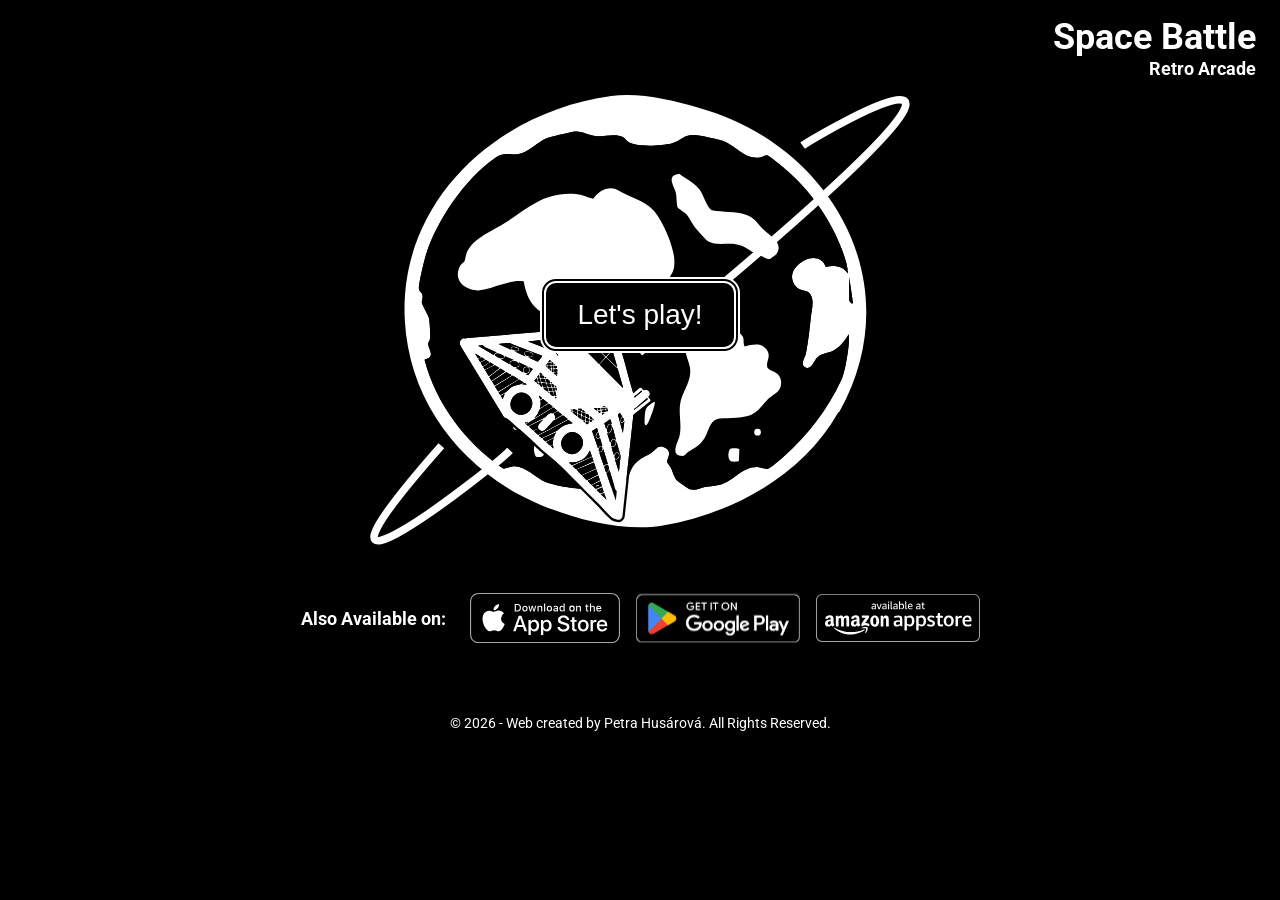
==== commit 2d3ce370: "upgrade the whole page and add the option to play the game" ====
--- a/SpaceBattleWeb/src/index.html
+++ b/SpaceBattleWeb/src/index.html
@@ -1,154 +1,149 @@
 <!DOCTYPE html>
-
 <html lang="en">
   <head>
+    <meta charset="UTF-8" />
+    <meta name="viewport" content="width=device-width, initial-scale=1.0, viewport-fit=cover" />
+    <link rel="stylesheet" href="style.css" />
+    <link
+      rel="icon"
+      type="image/png"
+      href="assets/favicon/favicon-96x96.png"
+      sizes="96x96"
+    />
+    <link rel="icon" type="image/svg+xml" href="assets/favicon/favicon.svg" />
+    <link rel="shortcut icon" href="assets/favicon/favicon.ico" />
+    <link
+      rel="apple-touch-icon"
+      sizes="180x180"
+      href="assets/favicon/apple-touch-icon.png"
+    />
+    <link rel="manifest" href="assets/favicon/site.webmanifest" />
+
     <title>Space Battle Retro Arcade | Marek Škreko</title>
-    <meta charset="UTF-8" />
-    <meta name="viewport" , content="width=device-width, initial-scale=1" />
-    <link rel="stylesheet" , href="./style.css" />
-    <link rel="preconnect" href="https://fonts.googleapis.com">
-<link rel="preconnect" href="https://fonts.gstatic.com" crossorigin>
-<link href="https://fonts.googleapis.com/css2?family=Roboto:ital,wght@0,100..900;1,100..900&display=swap" rel="stylesheet">
+  </head>
+
+  <header id="header">
+    <div class="text">
+      <h1>Space Battle</h1>
+      <h2>Retro Arcade</h2>
+    </div>
+  </header>
   <body>
     <main>
-      <div class="text">
-        <h1>Space Battle</h1>
-        <h2>Retro Arcade</h2>
+      <div class="play-game-container" id="game-container">
+        <div class="play-button-wrapper">
+          <button id="playBtn" class="play-button">Let's play!</button>
+        </div>
       </div>
-    
-      <div class="container">
-      <div class="planet">
-        <svg id="planetShip" aria-label="Planet earth with planet ring. The planet's ring is being disrupted by space ship."width="704" height="587" viewBox="0 0 704 587" fill="none" xmlns="http://www.w3.org/2000/svg">
-          <path d="M612.097 413.006L610.158 414.359C563.059 496.936 472.057 546.438 379.909 561.915C320.615 571.866 231.577 544.719 180.442 513.254C102.294 465.154 50.6831 387.224 45.4269 294.598C36.5364 137.603 167.21 21.0008 314.445 1.30484C351.421 -3.64659 392.409 6.40262 428.422 16.4762C601.999 65.0271 704.916 246.584 612.097 413.006ZM549.864 104.212C545.096 99.8213 521.888 79.5643 517.534 78.6253C515.827 78.2594 511.131 81.2107 508.18 81.6254C488.216 84.4304 477.009 66.0759 460.447 60.0635C454.374 57.8561 431.886 53.0388 425.349 52.49C408.166 51.0387 405.861 60.4416 393.324 63.1368C378.885 66.2467 351.177 68.1736 337.86 61.9172C334.591 60.3806 333.091 56.7829 330.055 55.0877C319.786 49.3679 305.896 54.5145 294.871 53.6852C286.127 53.0266 276.297 47.1117 268.2 47.6849C262.943 48.063 234.443 54.7462 229.626 56.7707C218.699 61.3562 208.918 72.4787 197.649 76.0276C183.698 80.418 177.356 72.4421 162.637 82.4791C124.989 108.151 87.1228 163.495 73.464 206.728C71.1591 214.021 62.476 248.889 63.9516 254.047C64.598 256.316 68.0371 257.596 68.5981 261.743C69.0737 265.267 67.1102 269.28 67.6102 271.158C68.6468 275.097 75.8177 287.281 76.9275 291.159C77.8543 294.403 78.891 313.977 78.3665 317.648C78.0007 320.197 75.8909 322.111 75.8787 325.051C75.8421 331.246 86.5009 341.698 71.1225 345.234C86.1106 403.139 124.928 453.324 173.588 487.289C175.405 487.911 183.917 484.289 187.6 484.167C202.845 483.679 215.772 499.217 228.979 504.949C236.955 508.412 266.98 514.425 275.236 513.364C281.273 512.583 288.078 509.193 294.871 508.607C302.798 507.924 309.798 509.998 316.786 509.912C340.311 509.632 334.067 493.936 345.433 481.131C351.689 474.081 359.689 471.496 367.299 466.41C373.043 462.581 375.373 455.52 384.775 460.13C395.105 465.191 386.665 475.533 387.165 478.496C387.409 479.911 391.312 484.289 392.422 486.619C394.653 491.314 396.666 498.9 399.788 502.424C400.702 503.449 416.02 514.193 417.044 514.425C425.483 516.352 429.618 512.681 436.666 511.388C443.264 510.181 451.557 509.742 457.643 507.973C475.301 502.839 486.009 483.557 507.034 485.436C510.546 485.753 515.131 488.106 517.973 487.838C521.229 487.521 535.876 474.533 539.388 471.423C571.157 443.373 596.743 409.896 614.695 371.114C618.024 363.906 620.597 349.881 621.926 341.759C623.5 332.173 624.975 321.843 624.122 312.245C618.817 320.758 612.585 329.575 603.231 334.039C597.219 336.917 590.157 336.99 584.56 340.978C578.657 345.186 576.474 358.101 568.596 355.662C559.449 352.82 567.389 341.99 568.34 336.954C571.303 321.38 573.194 305.367 574.742 289.683C575.669 280.317 580.682 264.719 571.669 257.365C567.23 253.73 558.474 256.291 552.962 246.803C545.132 233.339 555.059 221.814 566.559 215.631C577.413 209.802 590.365 212.155 594.279 224.424C604.328 221.205 617.377 223.132 622.914 232.949C623.17 223.912 619.048 212.216 615.914 203.362C603.17 167.397 577.791 129.896 549.852 104.212H549.864ZM624.756 237.839V267.719C624.756 268.341 628.085 273.841 629.658 271.365L624.756 237.839Z" fill="white"/>
-          <path d="M549.864 104.212C577.804 129.896 603.182 167.398 615.926 203.363C619.061 212.217 623.183 223.9 622.926 232.949C617.402 223.132 604.353 221.205 594.292 224.424C590.377 212.156 577.413 209.802 566.572 215.631C555.084 221.802 545.157 233.339 552.974 246.803C558.486 256.292 567.242 253.731 571.682 257.365C580.694 264.731 575.682 280.317 574.755 289.683C573.206 305.355 571.316 321.368 568.352 336.954C567.401 341.99 559.462 352.82 568.608 355.662C576.487 358.113 578.669 345.186 584.572 340.978C590.17 336.99 597.231 336.917 603.243 334.039C612.597 329.563 618.829 320.758 624.134 312.245C625 321.843 623.524 332.185 621.939 341.759C620.609 349.881 618.036 363.906 614.707 371.114C596.755 409.896 571.157 443.373 539.4 471.423C535.888 474.533 521.241 487.521 517.985 487.838C515.156 488.107 510.571 485.753 507.046 485.436C486.021 483.57 475.314 502.839 457.655 507.973C451.569 509.742 443.277 510.193 436.679 511.388C429.63 512.669 425.496 516.352 417.056 514.425C416.032 514.193 400.715 503.449 399.8 502.424C396.678 498.9 394.666 491.314 392.434 486.619C391.324 484.289 387.422 479.911 387.178 478.496C386.678 475.521 395.117 465.191 384.788 460.13C375.385 455.52 373.056 462.581 367.312 466.41C359.689 471.484 351.689 474.082 345.445 481.131C334.079 493.936 340.323 509.632 316.798 509.912C309.81 509.998 302.81 507.937 294.883 508.607C288.103 509.193 281.285 512.583 275.249 513.364C266.992 514.425 236.967 508.412 228.992 504.949C215.784 499.217 202.857 483.692 187.613 484.167C183.93 484.289 175.405 487.911 173.6 487.289C124.941 453.325 86.1229 403.127 71.1348 345.234C86.5132 341.698 75.8544 331.246 75.891 325.051C75.9032 322.124 78.0252 320.197 78.3789 317.648C78.9033 313.965 77.8667 294.403 76.9398 291.159C75.8301 287.281 68.6592 275.097 67.6226 271.158C67.1348 269.28 69.086 265.255 68.6104 261.743C68.0494 257.597 64.6103 256.316 63.964 254.048C62.5005 248.889 71.1836 214.009 73.4763 206.729C87.1352 163.495 125.002 108.151 162.649 82.4792C177.369 72.4422 183.71 80.4304 197.662 76.0277C208.93 72.4788 218.699 61.3564 229.638 56.7708C234.455 54.7585 262.956 48.0631 268.212 47.6851C276.298 47.1119 286.139 53.0268 294.883 53.6853C305.908 54.5146 319.798 49.3681 330.067 55.0878C333.104 56.783 334.604 60.3807 337.872 61.9174C351.189 68.1737 378.897 66.2468 393.336 63.1369C405.861 60.4417 408.178 51.0389 425.362 52.4901C431.886 53.0389 454.374 57.8562 460.46 60.0636C477.021 66.0883 488.241 84.4427 508.192 81.6255C511.144 81.2109 515.827 78.2595 517.546 78.6254C521.9 79.5645 545.096 99.8336 549.876 104.212H549.864ZM529.278 208.216C540.474 193.691 522.29 184.545 514.363 176.886C505.948 168.751 502.022 159.946 490.07 156.056C476.521 151.653 459.85 152.994 445.813 150.311C439.837 147.909 434.606 130.067 429.923 123.518C422.971 113.798 412.191 110.066 403.129 102.626C385.458 105.419 396.483 117.639 398.8 127.823C399.995 133.042 399.702 143.409 401.02 146.336C401.861 148.202 410.569 152.97 413.093 156.214C416.642 160.775 419.447 167.288 423.593 172.544C425.983 175.556 438.313 189.399 440.679 190.825C453.521 198.57 472.923 189.008 490.534 199.509C499.461 204.826 498.863 205.728 509.607 209.704C514.254 211.424 517.912 215.497 522.632 213.18C523.29 212.863 529.047 208.533 529.303 208.204L529.278 208.216ZM369.446 150.446C355.872 136.067 340.274 134.64 323.945 124.615C312.188 117.395 297.859 125.176 290.993 135.469C282.871 133.359 276.785 129.945 268.09 129.25C225.65 125.871 205.479 149.043 173.137 168.532C156.966 178.276 133.404 187.935 126.124 205.667C124.855 208.765 124.087 215.4 123.197 216.766C121.538 219.314 118.27 219.912 115.989 226.01C108.294 246.499 131.197 258.475 148.734 253.877C162.82 250.182 176.442 244.267 191.21 242.693C193.235 242.474 199.113 242.267 200.455 243.218C202.796 256.231 206.54 268.085 216.174 277.5C220.723 281.939 226.943 285 231.992 288.513C238.333 292.915 239.419 298.22 249.577 297.501C254.273 297.171 273.115 292.44 278.432 290.891C282.859 289.61 287.468 286.061 291.286 285.451C314.542 281.805 320.03 290.317 344.567 276.793C350.189 273.695 353.226 274.939 358.519 272.207C363.177 269.817 366.336 263.682 370.653 261.17C378.519 256.597 382.324 261.414 386.544 250.23C387.349 248.084 387.092 245.45 388.092 243.242C393.995 230.181 397.495 230.839 396.69 214.058C395.897 197.411 381.007 162.69 369.446 150.446ZM488.29 327.978C486.363 324.465 487.558 320.246 486.668 316.794C484.777 309.55 472.326 305.574 466.838 301.257C457.667 294.037 452.277 278.085 439.654 277.11C431.069 276.451 422.41 281.817 414.264 282.829C406.117 283.842 397.41 282.732 389.373 284.768C387.69 285.195 366.86 295.464 365.848 296.293C363.848 297.928 364.312 301.196 362.629 303.16C359.141 307.221 351.128 304.562 351.677 316.404C352.421 332.746 383.373 338.466 395.397 332.258C397.044 331.405 397.983 329.319 400.02 328.344C401.239 327.77 410.922 323.977 411.325 324.417C408.861 335.624 415.569 345.942 417.142 355.796C420.044 374.053 406.105 386.748 404.142 404.42C402.593 418.36 406.629 431.494 403.446 445.19C401.776 452.41 391.458 468.715 404.727 470.728C411.422 471.74 411.093 467.837 415.069 465.349C424.325 459.544 429.996 457.544 436.24 447.495C442.484 437.446 442.459 423.738 455.996 422.128C468.631 420.628 485.18 422.128 497.18 416.969C506.473 412.981 512.071 403.176 519.241 396.346C527.864 388.114 537.315 387.553 535.766 372.565C534.461 359.93 519.339 360.077 517.949 355.003C515.863 347.405 523.62 340.905 516.802 331.771C509.985 322.636 497.717 325.953 488.277 327.978H488.29ZM371.092 400.042C357.58 404.652 358.628 412.823 357.97 425.421C357.567 433.104 360.885 431.494 363.421 425.921C365.08 422.287 372.946 402.103 371.092 400.042ZM195.796 432.372C195.796 429.811 193.723 427.75 191.174 427.75C188.625 427.75 186.552 429.824 186.552 432.372C186.552 434.921 188.625 436.995 191.174 436.995C193.723 436.995 195.796 434.921 195.796 432.372ZM509.631 439.885C509.631 437.458 507.668 435.495 505.241 435.495C502.814 435.495 500.851 437.458 500.851 439.885C500.851 442.312 502.814 444.275 505.241 444.275C507.668 444.275 509.631 442.312 509.631 439.885ZM216.418 471.777C233.431 476.618 234.004 448.288 218.211 452.849C211.906 454.678 213.138 467.337 216.418 471.777ZM470.692 461.215C466.216 462.715 465.606 476.948 471.704 478.082C473.509 478.423 479.643 478.448 480.936 477.557L481.546 462.154C480.387 460.496 472.68 460.544 470.692 461.215Z" fill="black"/>
-          <path d="M624.756 237.84L629.658 271.365C628.097 273.853 624.756 268.341 624.756 267.719V237.84Z" fill="black"/>
-          <path d="M488.29 327.978C497.729 325.953 509.815 322.392 516.815 331.77C523.815 341.149 515.876 347.405 517.961 355.003C519.352 360.077 534.474 359.93 535.779 372.565C537.328 387.553 527.876 388.114 519.254 396.346C512.095 403.188 506.498 412.993 497.193 416.969C485.18 422.116 468.631 420.616 456.009 422.128C442.484 423.738 442.448 437.531 436.252 447.495C430.057 457.459 424.338 459.556 415.081 465.349C411.106 467.837 411.447 471.752 404.74 470.728C391.471 468.715 401.788 452.41 403.459 445.19C406.642 431.494 402.605 418.36 404.154 404.42C406.118 386.748 420.057 374.065 417.155 355.796C415.581 345.93 408.886 335.624 411.337 324.417C410.935 323.977 401.24 327.77 400.032 328.344C397.983 329.307 397.057 331.405 395.41 332.258C383.386 338.466 352.434 332.734 351.69 316.404C351.153 304.562 359.153 307.221 362.641 303.159C364.324 301.196 363.849 297.928 365.861 296.293C366.873 295.464 387.703 285.195 389.386 284.768C397.422 282.732 406.41 283.793 414.276 282.829C422.142 281.866 431.069 276.451 439.667 277.11C452.289 278.073 457.68 294.037 466.851 301.257C472.326 305.574 484.79 309.55 486.68 316.794C487.583 320.246 486.375 324.465 488.302 327.978H488.29Z" fill="white"/>
-          <path d="M216.418 471.776C213.138 467.337 211.906 454.678 218.211 452.849C234.004 448.275 233.431 476.606 216.418 471.776Z" fill="white"/>
-          <path d="M470.691 461.215C472.679 460.544 480.386 460.495 481.545 462.154L480.935 477.557C479.654 478.447 473.52 478.423 471.703 478.082C465.605 476.947 466.215 462.727 470.691 461.215Z" fill="white"/>
-          <path d="M371.091 400.042C372.945 402.103 365.079 422.287 363.42 425.921C360.884 431.507 357.567 433.116 357.969 425.421C358.628 412.811 357.579 404.64 371.091 400.042Z" fill="white"/>
-          <path d="M191.173 436.995C193.726 436.995 195.795 434.925 195.795 432.372C195.795 429.82 193.726 427.75 191.173 427.75C188.62 427.75 186.551 429.82 186.551 432.372C186.551 434.925 188.62 436.995 191.173 436.995Z" fill="white"/>
-          <path d="M505.254 444.275C507.678 444.275 509.644 442.31 509.644 439.885C509.644 437.46 507.678 435.494 505.254 435.494C502.829 435.494 500.863 437.46 500.863 439.885C500.863 442.31 502.829 444.275 505.254 444.275Z" fill="white"/>
-          <path d="M369.445 150.446C381.007 162.69 395.897 197.423 396.69 214.058C397.495 230.839 393.995 230.181 388.092 243.242C387.092 245.45 387.348 248.096 386.543 250.23C382.336 261.414 378.519 256.597 370.653 261.17C366.336 263.682 363.177 269.817 358.518 272.207C353.225 274.939 350.177 273.695 344.567 276.793C320.03 290.318 314.542 281.805 291.285 285.451C287.456 286.049 282.846 289.61 278.431 290.891C273.114 292.427 254.272 297.159 249.577 297.501C239.406 298.22 238.321 292.915 231.991 288.513C226.93 285 220.723 281.951 216.174 277.5C206.54 268.097 202.796 256.231 200.454 243.218C199.113 242.255 193.234 242.474 191.21 242.694C176.454 244.267 162.819 250.182 148.734 253.877C131.209 258.475 108.306 246.499 115.989 226.01C118.282 219.912 121.538 219.315 123.196 216.766C124.087 215.4 124.855 208.765 126.123 205.668C133.404 187.923 156.953 178.276 173.136 168.532C205.479 149.043 225.65 125.871 268.09 129.25C276.785 129.945 282.883 133.372 290.993 135.469C297.846 125.176 312.188 117.395 323.944 124.615C340.274 134.64 355.872 136.067 369.445 150.446Z" fill="white"/>
-          <path d="M529.278 208.216C529.022 208.546 523.265 212.875 522.607 213.192C517.887 215.497 514.229 211.436 509.582 209.716C498.838 205.741 499.436 204.838 490.509 199.521C472.899 189.02 453.496 198.582 440.654 190.838C438.288 189.411 425.959 175.569 423.568 172.556C419.41 167.312 416.605 160.788 413.068 156.226C410.544 152.982 401.836 148.214 400.995 146.348C399.678 143.421 399.97 133.055 398.775 127.835C396.458 117.652 385.433 105.444 403.104 102.639C412.166 110.078 422.946 113.81 429.898 123.53C434.581 130.079 439.813 147.921 445.788 150.324C459.825 152.995 476.508 151.653 490.045 156.068C501.997 159.958 505.924 168.763 514.338 176.898C522.265 184.557 540.436 193.704 529.253 208.229L529.278 208.216Z" fill="white"/>
-          <path d="M92.9995 457.5C-139.843 721.174 162.499 485.499 182.5 463.5M351.5 336C964.5 -168 582.5 52.0004 564 66" stroke="white" stroke-width="10"/>
-          <mask id="path-13-outside-1_164_530" maskUnits="userSpaceOnUse" x="92.039" y="214.757" width="352.091" height="354.94" fill="black">
-          <rect fill="white" x="92.039" y="214.757" width="352.091" height="354.94"/>
-          <path d="M343.575 389.057C345.935 387.402 349.825 382.533 352.273 381.621C354.77 380.689 355.695 385.103 356.566 385.172C356.637 385.179 357.169 384.734 357.473 384.633C362.27 383.068 366.724 387.969 364.25 392.287C363.926 392.852 362.887 393.595 362.971 394.087C363.281 395.896 367.428 397.032 365.516 399.579L343.861 416.64L343.356 417.441L329.074 549.769C328.457 552.673 325.838 554.647 322.854 554.097C322.205 553.979 317.139 552.433 316.821 552.192C310.637 547.518 303.79 539.053 298.108 533.343C285.578 520.749 272.771 508.198 260.279 495.655C254.645 489.998 250.017 484.634 243.745 479.739C242.882 479.064 241.988 478.291 241.15 477.58C219.874 459.549 199.981 439.735 178.534 421.926C177.134 421.625 175.829 421.232 174.722 420.257L118.445 327.924C116.952 325.317 116.19 321.908 118.425 319.427C118.885 318.916 120.698 317.387 121.281 317.274C122.098 317.118 123.146 317.558 124.112 317.503C124.98 317.453 126.144 317.035 127.151 316.949C166.056 313.674 204.966 310.478 243.877 307.313C248.93 301.25 254.804 295.741 260.281 289.995C262.911 288.126 264.846 291.168 265.618 291.119C265.921 291.099 268.229 288.32 270.812 288.288C273.788 288.253 276.286 290.764 276.35 293.736C276.368 294.567 275.435 296.6 275.572 296.869C275.912 297.534 278.176 297.733 278.318 299.323C278.363 299.828 277.915 301.279 277.589 301.734C275.73 304.348 272.401 307.084 270.287 309.714C270.034 310.028 269.831 309.95 270.285 310.31L321.024 322.292C324.716 323.269 325.745 327.346 326.769 330.529C332.808 349.292 337.049 369.075 342.929 387.937L343.575 389.057ZM307.511 341.261L315.421 332.185L292.368 326.897L307.509 341.259L307.511 341.261ZM322.458 355.015L316.117 333.308L308.387 341.983L322.46 355.017L322.458 355.015ZM274.497 298.665C273.824 297.973 270.863 301.948 270.401 302.441C268.709 304.247 266.906 305.974 265.254 307.821C264.147 309.06 264.591 309.525 265.869 308.454C268.367 306.363 271.617 302.422 273.893 299.865C274.099 299.633 274.786 298.963 274.497 298.665ZM264.384 292.76L263.383 292.139L249.843 306.492C252.279 307.096 254.533 303.254 256.079 301.63C258.876 298.69 261.635 295.736 264.384 292.76ZM345.107 394.736L354.231 387.106C354.974 386.432 354.608 385.931 353.937 385.368C351.716 387.362 349.543 389.481 347.28 391.428C346.664 391.958 344.76 392.951 344.435 393.371C344.235 393.628 344.87 394.516 345.11 394.734L345.107 394.736ZM362.191 396.803L361.263 395.375C356.385 399.253 351.864 403.624 347.039 407.589C345.767 408.633 343.733 408.996 344.163 410.988L362.191 396.803ZM329.943 381.591L322.845 357.132C317.762 352.345 312.576 347.658 307.694 342.676L299.604 351.309L299.673 351.761L329.241 381.68C329.433 382.17 329.938 381.791 329.943 381.587L329.943 381.591ZM306.693 342.06C301.29 336.648 295.609 331.538 290.055 326.249L269.62 321.523L298.379 350.671C298.73 350.856 298.776 350.772 299.012 350.543C301.741 347.924 303.957 344.689 306.689 342.06L306.693 342.06ZM244.785 334.093C245.587 334.098 245.683 330.851 245.449 330.27C244.274 331.618 243.181 332.552 244.785 334.093ZM328.967 419.555L326.027 414.88C325.206 415.498 323.376 416.054 323.267 417.151L329.68 440.778L331.63 425.151C330.566 426.18 330.416 427.711 328.563 427.763C324.894 427.862 326.353 420.644 328.971 419.559L328.967 419.555ZM329.369 420.773C327.642 421.275 326.478 426.113 328.156 426.725C330.238 427.483 331.976 421.841 329.369 420.773ZM228.6 321.939C228.112 321.421 227.633 321.182 227.144 320.76C226.903 320.553 226.835 320.065 226.517 319.86C225.376 319.125 208.831 321.425 206.184 321.411L230.788 330.967C231.651 330.929 235.391 325.728 235.345 325.366C235.253 324.664 229.602 322.307 228.6 321.939ZM243.356 335.082C244.039 334.526 243.519 333.921 242.976 333.464C242.293 334.02 242.813 334.626 243.356 335.082ZM243.109 338.109C243.669 337.673 244.201 337.076 243.537 336.503L242.512 337.498L243.109 338.109ZM245.102 340.156C245.269 339.364 245.474 338.309 244.733 337.73L243.708 338.726L245.104 340.154L245.102 340.156ZM242.534 335.88L241.939 335.268C241.487 335.659 241.095 335.936 241.217 336.562C241.843 336.703 242.132 336.319 242.532 335.878L242.534 335.88ZM309.745 408.774C309.763 408.665 309.331 408.073 309.068 407.958C307.639 407.327 307.887 409.28 308.322 409.355C308.399 409.368 309.732 408.866 309.743 408.776L309.745 408.774ZM303.504 407.261C303.557 407.266 303.901 406.976 304.208 406.972C304.709 406.967 307.368 407.376 306.853 406.202C306.783 406.044 303.576 406.499 303.414 406.561C302.936 406.746 303.262 407.242 303.502 407.259L303.504 407.261ZM308.673 412.997C312.535 411.4 308.803 408.952 308.197 410.46C308.05 410.826 308.251 412.96 308.673 412.997ZM303.258 410.288C304.684 409.345 307.589 410.429 307.027 408.029L303.038 408.224C302.957 408.597 302.796 410.199 303.26 410.29L303.258 410.288ZM307.19 410.658C306.133 410.669 303.117 410.807 302.732 411.79C302.674 411.942 302.669 413.742 302.723 413.83C302.943 414.193 306.947 413.414 307.109 413.229C307.313 412.999 307.096 411.139 307.19 410.658ZM301.439 410.47C301.895 410.46 302.047 408.549 301.974 408.162C300.72 407.688 301.077 410.479 301.439 410.47ZM300.153 408.334L296.727 408.285C296.619 408.394 297.155 410.911 297.341 411.073C297.558 411.26 299.685 410.883 299.926 410.688C300.362 410.341 300.054 408.888 300.153 408.334ZM302.553 416.949L306.02 414.777C304.374 414.714 301.739 414.642 302.553 416.949ZM315.101 429.454C315.183 428.55 313.677 422.964 313.174 422.963L305.452 428.098L308.13 436.22C308.343 432.983 311.185 426.09 315.099 429.452L315.101 429.454ZM301.401 412.892C301.836 412.601 301.805 411.962 301.628 411.485C301.193 411.775 301.224 412.414 301.401 412.892ZM299.355 414.783C300.784 414.828 300.17 412.642 300.304 411.771L297.681 412.137C297.664 413.117 298.208 414.747 299.357 414.781L299.355 414.783ZM237.309 347.725C237.305 347.581 236.693 346.833 236.41 347.407C235.998 348.249 237.317 348.131 237.309 347.725ZM239.229 352.203C238.637 351.496 239.329 349.788 238.811 349.256C238.561 348.997 237.006 348.914 236.774 349.073C236.398 349.33 236.485 352.081 236.8 352.471C237.185 352.945 239.148 352.62 239.229 352.203ZM241.886 352.437L240.197 350.896C239.641 352.324 240.52 352.84 241.886 352.437ZM242.997 353.635C242.703 353.463 240.398 353.432 240.194 353.71C239.582 357.386 240.831 356.683 243.747 356.204C243.576 355.347 243.819 354.116 243 353.633L242.997 353.635ZM232.254 348.258C235.058 348.807 236.523 347.859 234.517 345.26L232.254 348.258ZM291.769 408.712C293.187 409.716 294.431 411.817 296.268 411.502C296.378 411.395 295.64 408.604 295.516 408.514C295.19 408.277 291.742 408.524 291.769 408.712ZM240.109 360.287C240.178 360.674 240.171 361.064 240.635 361.218C240.904 361.307 243.879 360.859 244.1 360.648C244.455 360.311 244.13 357.672 243.887 357.459C243.643 357.245 240.843 357.639 240.291 357.586C240.174 357.655 240.066 360.054 240.109 360.283L240.109 360.287ZM313.585 429.6C311.047 428.31 307.58 437.499 309.882 439.898C311.858 441.957 314.122 437.485 314.625 435.813C315.129 434.141 315.36 430.5 313.585 429.6ZM234.004 352.758C234.506 352.709 235.002 352.609 235.509 352.634C235.46 351.862 235.776 349.99 235.302 349.403C235.042 349.082 231.503 349.453 231.358 349.594C231.048 349.895 231.592 352.198 231.486 352.778C231.574 352.868 233.634 352.795 234.002 352.756L234.004 352.758ZM239.138 353.713C236.952 353.526 236.274 353.476 236.871 355.899C237.153 357.05 238.733 356.782 239.052 356.34C239.285 356.022 239.029 354.249 239.138 353.713ZM320.85 450.548L316.259 433.111C315.756 434.225 315.877 435.421 315.449 436.633C314.697 438.75 313.039 441.853 310.376 441.425C309.897 441.349 309.593 440.733 309.276 441.088L313.125 453.667C314.16 451.583 314.19 449.981 316.532 448.853C318.548 447.882 319.755 448.801 320.852 450.546L320.85 450.548ZM205.882 342.016L218.835 347.987C220.365 345.749 222.833 343.249 224.159 340.969C224.323 340.69 224.477 340.541 224.389 340.172L184.616 324.951C182.964 322.549 179.398 323.532 176.754 323.73C173.692 323.956 170.596 324.316 167.55 324.698L184.402 332.617L183.144 330.378C183.592 326.71 189.313 327.954 191.624 329.078C195.922 331.167 195.977 334.176 190.938 334.446L188.316 334.194L202.863 340.962L201.27 338.822C199.131 333.326 206.65 333.538 209.916 335.199C214.625 337.595 214.404 342.169 208.7 342.321C207.912 342.342 206.692 341.894 205.88 342.018L205.882 342.016ZM243.77 361.813C243.607 361.764 240.569 362.298 240.42 362.382C239.595 362.853 240.885 364.395 241.611 364.658C241.85 364.745 243.612 364.447 243.83 364.311C244.389 363.967 244.538 362.034 243.77 361.813ZM234.75 356.807C235.038 356.771 235.75 356.808 235.88 356.502L235.512 353.655L231.465 353.806C231.3 356.758 232.003 357.162 234.748 356.809L234.75 356.807ZM239.264 360.881C239.311 360.72 238.821 358.301 239.072 357.751C238.941 357.444 237.327 357.721 237.251 357.771C236.856 358.032 236.979 360.763 237.288 361.147C237.798 361.783 239.03 361.702 239.264 360.881ZM228.957 352.655L230.464 352.772L230.192 351.056L228.957 352.655ZM243.9 366.807L243.926 365.197L242.501 365.78L243.9 366.807ZM235.922 359.822L235.836 357.708L233.727 357.972L235.922 359.822ZM230.131 355.094C230.912 354.212 230.291 353.82 229.238 353.974L230.131 355.094ZM208.919 341.316C210.235 341.261 212.644 340.502 212.213 338.778C211.307 335.155 201.959 333.765 201.781 337.211C201.654 339.648 206.942 341.401 208.921 341.318L208.919 341.316ZM324.292 491.006C324.581 491.016 324.778 488.857 324.824 488.49C325.565 482.662 325.836 476.757 326.716 470.941L321.234 451.772C321.523 455.251 319.013 461.28 314.868 458.751C315.449 462.4 316.865 466.093 317.939 469.701C318.869 467.922 320.407 465.524 322.741 466.033C327.186 467 325.764 475.592 320.978 475.733C320.303 475.751 319.869 475.137 319.47 475.784L324.292 491.006ZM318.746 449.693C315.476 447.864 312.171 456.839 315.783 458.249C319.14 459.56 321.948 451.485 318.746 449.693ZM292.154 423.47L291.359 422.652C290.986 422.633 290.842 424.071 291.336 424.264L292.154 423.47ZM286.53 419.948C286.532 422.73 287.554 422.753 290.029 423.534C290.64 420.914 288.187 420.398 286.768 418.745C286.275 419.041 286.528 419.445 286.528 419.946L286.53 419.948ZM282.366 415.857C281.905 415.919 281.62 419.35 281.878 419.796C282.136 420.242 285.404 421.655 285.617 421.452C285.518 418.339 285.797 416.949 282.368 415.855L282.366 415.857ZM281.178 414.22C280.064 413.228 278.832 411.948 277.69 411.03C276.865 410.366 276.657 412.439 277.056 412.772L281.18 414.218L281.178 414.22ZM275.9 409.663C275.417 409.248 271.437 409.354 271.253 409.533C271.224 409.561 271.194 410.235 271.231 410.351C271.368 410.791 275.637 412.419 275.852 412.218C275.797 411.57 276.446 410.131 275.9 409.659L275.9 409.663ZM281.055 415.84C280.631 414.887 277.678 414.278 276.644 413.853C276.761 414.671 276.096 416.611 276.384 417.272C276.481 417.496 280.625 419.535 280.797 419.36C280.582 418.789 281.149 416.056 281.055 415.84ZM289.911 424.852C289.921 424.702 287.55 423.704 287.202 423.608C287.013 423.557 286.761 423.228 286.598 423.693C286.508 423.948 286.796 426.316 287.155 426.521C287.678 426.821 289.52 425.335 289.911 424.852ZM285.705 424.385C285.681 423.958 285.665 423.01 285.4 422.742C285.068 422.404 281.908 420.897 281.586 421.394C281.493 421.536 281.475 424.643 281.582 424.774C281.767 424.997 285.323 426.038 285.556 425.896C285.791 425.572 285.73 424.791 285.705 424.385ZM275.081 416.956C275.369 416.916 275.777 413.74 275.575 413.434C275.232 412.92 272.135 412.451 271.519 411.656C271.049 411.73 270.892 414.542 271.032 414.789C271.451 415.524 274.345 416.19 275.079 416.954L275.081 416.956ZM294.21 444.711C294.224 443.474 295.066 441.08 295.887 440.171C296.388 439.617 297.304 439.555 297.289 438.801C297.282 438.454 296.08 434.246 295.837 434.231L289.546 438.374L297.265 460.713C298.477 458.516 300.177 456.104 302.759 458.164C303.45 458.19 299.856 448.334 299.981 447.519C297.017 449.881 294.161 448.544 294.21 444.711ZM243.084 380.739C242.57 380.251 242.122 379.67 241.59 379.196C240.2 377.958 240.962 380.526 241.226 380.757C241.413 380.921 242.733 380.853 243.082 380.737L243.084 380.739ZM237.699 376.014C237.073 375.496 236.479 374.209 235.502 374.565C236.041 375.853 236.097 376.464 237.699 376.014ZM240.257 380.698C239.539 380.021 239.744 378.091 239.188 377.547C238.933 377.297 236.344 376.969 236.271 377.406C237.413 379.94 236.781 381.422 240.255 380.7L240.257 380.698ZM229.299 370.24C228.855 370.513 228.999 370.739 229.048 371.142C229.102 371.587 230.143 374.776 230.358 375.022C230.684 375.394 234.387 375.975 234.574 375.864C235.13 375.543 234.069 372.871 233.723 372.458C233.503 372.194 231.887 370.805 231.619 370.652C231.044 370.318 229.91 370.865 229.299 370.24ZM242.81 385.784C243.135 385.807 243.541 382.657 243.305 382.237C242.956 381.624 242.145 381.863 241.559 381.83C241.523 382.47 242.275 385.746 242.812 385.782L242.81 385.784ZM280.407 423.51C280.498 422.948 280.756 420.958 280.515 420.586C280.319 420.287 276.396 418.511 276.175 418.697C276.095 419.407 275.496 422.526 275.761 422.926C275.887 423.114 279.798 424.512 280.021 424.47C280.76 424.334 280.384 423.659 280.409 423.512L280.407 423.51ZM190.857 333.292C191.82 333.303 192.816 333.439 193.604 332.642C193.841 329.68 185.456 327.862 184.383 329.875C183.386 331.747 189.487 333.272 190.859 333.29L190.857 333.292ZM229.92 369.235C229.769 369.079 227.949 366.869 227.924 367.988C227.902 368.929 228.941 369.764 229.92 369.235ZM282.976 429.556C283.166 429.579 286.244 427.7 285.736 427.119C285.589 426.951 282.09 426.399 281.616 425.744C281.24 425.799 281.174 427.806 281.279 428.071C281.341 428.229 282.863 429.542 282.976 429.556ZM224.933 364.921C224.609 364.534 222.329 362.465 222.143 362.458C222.024 362.454 221.07 363.44 221.001 363.751C220.754 364.834 224.2 365.011 224.933 364.921ZM226.89 369.379C227.555 369.203 226.744 366.769 226.42 366.534C226.215 366.384 221.58 365.405 221.396 365.581C221.602 370.242 223.61 368.599 226.892 369.381L226.89 369.379ZM270.25 411.634C270.088 410.987 264.794 409.125 264.162 410.623C264.051 410.886 264.078 411.759 264.342 411.985C264.559 412.172 269.239 414.284 269.566 414.353C270.128 414.472 269.906 414.277 269.976 413.955C270.127 413.266 269.771 412.35 270.252 411.632L270.25 411.634ZM297.567 440.116C295.434 441.16 294.107 447.188 296.952 447.71C297.76 447.857 299.203 446.87 299.402 446.099C299.481 445.795 297.878 440.101 297.567 440.116ZM238.02 381.68C237.58 381.805 238.736 385.604 238.929 385.774C239.286 386.092 240.764 385.58 241.293 385.657C241.426 385.523 240.507 382.183 240.332 382.01C239.669 381.36 238.643 382.301 238.02 381.68ZM322.927 467.13C320.376 465.698 317.375 471.654 319.774 474.095C322.656 477.026 326.546 469.163 322.927 467.13ZM236.422 380.441C235.769 379.744 235.699 377.388 234.976 376.955C234.788 376.843 230.658 376.299 230.627 376.516C231.241 377.21 231.435 380.187 231.934 380.626C232.104 380.776 236.347 380.872 236.42 380.443L236.422 380.441ZM274.594 422.606C274.538 421.827 275.314 418.689 275.106 418.258C274.899 417.826 271.129 416.02 270.953 416.196C271.079 416.921 270.673 419.143 270.971 419.634C271.424 420.384 273.938 421.71 274.594 422.606ZM229.228 375.084C228.714 374.182 228.262 371.088 227.604 370.513C227.199 370.162 222.478 369.877 222.44 370.133L223.896 374.421L229.23 375.082L229.228 375.084ZM280.184 427.131C280.944 425.29 279.108 424.875 277.591 424.872L280.184 427.131ZM269.599 418.697C270.002 418.731 270.109 416.008 269.743 415.59C269.549 415.365 264.721 412.97 264.426 412.97C263.535 412.975 264.722 414.538 264.889 414.71C266.235 416.099 268.334 417.146 269.597 418.695L269.599 418.697ZM237.96 385.716L236.532 381.755L232.469 381.903L233.674 386.1C234.29 386.103 237.894 386.103 237.96 385.712L237.96 385.716ZM239.16 386.943C239.932 388.061 240.147 391.445 240.865 392.328C241.206 392.749 242.301 392.47 242.809 392.55C243.01 392.355 241.93 387.391 241.676 387.06C241.121 386.341 239.989 386.919 239.162 386.941L239.16 386.943ZM212.32 357.261L194.562 349.029L194.058 349.116C196.705 352.634 193.719 355.653 189.916 355.926L199.725 361.924C199.934 361.355 199.354 360.672 199.273 360.002C198.88 356.649 201.206 353.482 204.786 354.249C210.516 355.482 208.972 364.252 203.132 363.792L206.137 365.655L212.318 357.259L212.32 357.261ZM220.083 365.255C219.164 366.116 218.01 367.196 218.117 368.554L220.934 368.796L220.083 365.255ZM230.965 380.564C230.306 379.894 229.89 376.631 229.457 376.251C229.27 376.087 225.083 375.554 224.522 375.529C224.189 375.514 224.199 375.48 223.97 375.81L225.615 380.616C226.231 380.758 230.923 380.828 230.963 380.562L230.965 380.564ZM262.84 411.325C263.385 411.262 262.598 409.828 261.64 410.499C261.793 410.714 262.767 411.332 262.84 411.325ZM263.015 413.145C263.434 412.444 262.655 412.352 262.223 411.928L262.022 412.123L263.015 413.145ZM222.776 374.183C221.94 373.314 222.031 370.721 221.458 370.016C221.033 369.497 219.573 370.13 219.007 369.486C218.32 369.599 219.65 373.392 219.863 373.656C220.305 374.198 222.729 374.467 222.774 374.185L222.776 374.183ZM233.903 387.271C234.567 388.123 234.396 389.416 235.158 390.221C235.487 390.567 237.606 392.311 237.963 392.506C238.474 392.782 239.209 392.694 239.776 392.708C239.979 392.507 238.436 387.432 238.235 387.233C237.757 386.761 233.936 387.056 233.905 387.269L233.903 387.271ZM205.376 355.529C202.236 353.493 198.28 358.828 201.284 361.749C204.843 365.208 210.453 358.82 205.376 355.529ZM232.703 386.044C231.898 384.986 231.893 382.474 230.896 381.71L226.007 381.804C225.634 382.727 229.976 386.235 230.987 386.328C231.219 386.35 232.691 386.131 232.707 386.044L232.703 386.044ZM242.456 396.082C242.938 396.123 243.138 392.979 241.784 393.553C240.816 393.963 242.001 395.696 242.456 396.082ZM216.106 374.688C216.572 373.073 217.412 373.786 218.638 373.814C218.539 373.225 217.646 369.712 217.486 369.561C216.877 368.99 214.338 372.61 214.355 372.845C214.377 373.15 215.819 374.246 216.106 374.688ZM224.5 380.473L222.982 375.679C222.564 375.269 220.36 374.75 220.445 375.499C220.65 377.267 222.245 381.034 224.502 380.475L224.5 380.473ZM233.075 388.47C233.378 387.343 232.547 386.84 231.676 387.439L233.075 388.47ZM302.054 458.742C298.953 456.37 296.296 465.728 300.127 465.296C302.689 465.006 303.758 460.045 302.054 458.742ZM310.089 481.307L303.917 461.419C303.74 463.308 302.832 465.456 300.919 466.124C300.206 466.374 299.541 466.128 298.996 466.597L304.718 483.147C305.075 483.633 304.998 483.377 305.312 483.151C306.1 482.581 306.342 482.211 307.357 481.775C308.394 481.329 309.182 481.706 310.089 481.307ZM219.7 377.569C219.937 377.099 219.304 375.09 219.026 374.894L216.51 374.694L219.698 377.567L219.7 377.569ZM194.094 351.745C194.266 348.289 187.915 346.023 185.091 347.381C179.261 350.184 186.538 355.38 190.436 354.8C192.026 354.562 194.002 353.558 194.094 351.745ZM187.234 345.789L176.098 340.681C175.442 340.542 175.765 341.757 175.578 342.29C174.876 344.257 172.557 344.064 170.894 344.541L181.905 351.367C181.783 349.2 182.013 347.825 184.096 346.643C184.611 346.35 187.236 346.01 187.236 345.791L187.234 345.789ZM264.202 428.319C262.617 427.027 260.949 425.278 259.316 424.109C258.954 423.851 258.714 423.809 258.308 423.997L220.133 444.043C220.174 444.314 223.804 447.478 224.061 447.439L243.755 438.127C247.808 433.884 251.902 430.911 257.621 429.466C259.843 428.904 262.152 429.075 264.202 428.319ZM257.816 422.974C256.442 422.158 252.605 417.892 251.322 418.199L239.09 424.827C236.104 427.998 233.337 431.494 230.287 434.595C228.086 436.832 226.372 438.955 222.948 438.008C220.708 437.388 219.688 435.161 219.456 435.148C219.131 435.129 214.635 438.05 213.753 438.298C214.632 439.084 218.886 443.526 219.686 443.287L257.816 422.974ZM250.629 417.215C249.073 415.518 247.124 414.233 245.343 412.785C245.017 412.692 239.329 415.501 239.338 415.838C240.898 417.17 241.593 419 241.383 421.019C241.324 421.606 240.809 422.106 241.054 422.526L250.629 417.215ZM244.241 411.868L239.116 407.645L203.582 429.462C204.491 429.968 205.784 431.758 206.68 431.561L228.891 419.928C230.809 417.866 232.876 414.68 236.024 414.681C236.822 414.682 237.743 415.225 238.443 415.039C238.775 414.951 244.251 412.198 244.245 411.868L244.241 411.868ZM170.3 343.385C172.468 343.534 176.826 342.279 173.704 339.725C172.658 338.869 168.254 337.202 166.856 337.111C165.677 337.033 162.197 337.47 162.781 339.272C163.314 340.921 168.518 343.264 170.298 343.387L170.3 343.385ZM238.253 406.933C238.207 406.615 233.816 403.008 233.367 402.775C232.88 402.52 231.472 403.576 230.926 403.892C229.104 404.948 222.75 408.56 221.639 409.726C220.819 410.591 219.423 414.833 218.352 416.442C217.131 418.277 215.583 419.833 214.202 421.536L238.253 406.933ZM273.173 443.417C258.05 429.707 239.043 455.036 255.666 466.094C270.261 475.803 285.642 454.721 273.173 443.417ZM232.068 401.791L225.582 396.527L222.108 398.504C222.578 401.575 222.753 404.925 221.68 407.906C222.132 408.494 221.997 408.232 222.378 408.029C225.627 406.314 228.979 403.827 232.068 401.791ZM308.109 492.388C309.939 491.504 311.515 489.108 311.525 487.084C311.528 486.504 310.776 483.881 310.48 483.42C309.186 481.411 305.696 483.296 305.506 485.177C305.473 485.516 307.331 491.153 307.601 491.672C307.738 491.94 307.861 492.199 308.111 492.382L308.109 492.388ZM224.48 395.623C223.548 394.827 222.543 393.841 221.59 393.102C221.336 392.906 220.589 392.219 220.289 392.53L222.032 397.199L224.48 395.623ZM165.357 335.978L150.008 328.914C148.829 328.442 148.098 326.747 147.016 326.325C146.734 326.216 141.021 326.64 141.049 326.94L161.274 339.152C161.972 338.533 161.828 337.721 162.595 337.08C163.426 336.389 164.501 336.475 165.357 335.978ZM204.134 377.954C202.465 374.809 200.75 375.459 198.289 377.264L204.134 377.954ZM320.303 528.726C320.388 528.735 320.589 527.823 320.616 527.621C320.799 526.317 321.773 517.247 321.581 516.725C321.226 515.748 319.694 514.955 319.541 513.665L312.195 489.217C311.615 490.134 311.234 491.066 310.448 491.869C309.915 492.414 308.369 493.119 308.385 493.693L320.299 528.726L320.303 528.726ZM200.341 374.869L194.192 371.241L167.623 387.93L169.989 391.601C172.074 390.074 175.275 389.083 177.226 387.503C180.17 385.113 181.751 382.476 185.414 380.411C189.077 378.347 192.444 378.48 195.966 377.21C197.433 376.682 198.94 375.592 200.342 374.875L200.341 374.869ZM259.612 479.364L263.095 482.95L288.928 471.589C289.217 471.353 289.125 471.107 289.087 470.801C289.04 470.425 287.009 464.581 286.809 464.302C286.578 463.977 286.425 463.91 286.209 464.295C285.599 465.381 285.184 466.733 284.409 467.908C278.773 476.459 270.247 479.93 260.334 479.177C260.076 479.157 259.97 478.773 259.61 479.37L259.612 479.364ZM193.129 370.724C193.123 370.308 186.564 366.544 186.023 366.357C185.812 366.283 185.635 366.216 185.417 366.328L162.888 380.185L167.028 386.912L193.129 370.724ZM264.189 484.077C264.189 484.388 268.368 488.129 268.878 488.092L291.455 477.911L289.693 472.643L289.11 472.667L264.193 484.077L264.189 484.077ZM184.52 365.547C183.302 364.982 178.308 361.358 177.409 361.519L159.173 373.87C160.251 375.296 161 377.297 162.084 378.676C162.239 378.872 162.144 379.172 162.6 379.076L184.524 365.547L184.52 365.547ZM206.262 391.329C190.482 378.367 172.342 406.315 191.155 415.637C205.874 422.931 219.41 402.127 206.262 391.329ZM275.738 495.557L294.502 487.236C293.805 484.628 292.938 481.874 291.857 479.333L269.367 488.998L275.736 495.555L275.738 495.557ZM176.305 360.784L169.904 356.667C168.457 358.268 155.563 367.155 155.685 368.064C155.816 369.036 158.168 371.65 158.548 372.849L176.305 360.784ZM168.697 356.227L162.689 352.597C161.273 353.591 150.071 358.478 150.068 359.189C151.858 360.978 152.819 364.202 154.349 366.037C154.595 366.331 154.882 366.741 155.312 366.667L168.697 356.227ZM276.534 496.377L282.404 502.422L297.252 495.001L294.943 488.257L276.532 496.375L276.534 496.377ZM161.688 351.885C160.627 351.498 157.41 349.04 156.579 349.094C155.578 349.159 150.088 353.758 148.619 354.596C148.195 354.836 147.909 354.78 147.505 354.909L149.679 357.935L161.688 351.881L161.688 351.885ZM155.477 348.361C155.487 348.101 151.336 345.594 151.078 345.55C150.687 345.48 144.862 348.764 144.16 349.41L147.509 354.507C147.673 354.192 147.714 353.91 148.01 353.65C148.962 352.809 155.458 348.818 155.473 348.361L155.477 348.361ZM222.305 426.803C223.525 425.438 225.053 424.264 226.302 422.921L207.674 432.244C207.224 432.642 207.41 432.501 207.661 432.85C208.105 433.463 212.544 437.636 212.893 437.58C213.85 436.81 218.69 434.892 219.112 434.22C219.305 433.913 218.921 433.112 218.968 432.615C219.195 430.289 220.832 428.448 222.303 426.805L222.305 426.803ZM229.105 451.989L239.404 446.418C240.551 444.253 241.295 441.89 242.817 439.926L225.022 448.059C226.073 449.654 227.601 450.858 229.103 451.987L229.105 451.989ZM283.704 503.35L288.48 508.267L299.757 502.515L297.652 496.397L283.704 503.35ZM149.869 345.048C149.84 344.801 145.913 342.455 145.667 342.452C145.386 342.446 141.517 344.388 141.483 344.62C141.784 345.274 143.271 348.052 143.762 348.148L149.867 345.05L149.869 345.048ZM144.46 341.939C144.401 341.538 138.823 338.284 137.955 337.821C137.678 337.671 137.3 337.254 137.055 337.588L141.001 343.693L144.462 341.941L144.46 341.939ZM289.276 509.087L294.152 514.107C297.07 513.335 299.763 511.612 302.587 510.497L300.167 503.913L289.274 509.089L289.276 509.087ZM295.246 515.234L299.525 519.639C301.43 519.633 303.185 518.597 304.981 518.072L302.888 511.607C301.874 511.982 295.254 514.737 295.246 515.234ZM239.257 448.158C239.216 447.545 238.861 447.869 238.56 448.006C235.691 449.296 232.712 451.38 229.902 452.875C231.169 453.528 233.826 456.928 234.887 457.105C235.167 457.151 238.271 455.594 238.451 455.136C238.632 454.678 238.43 452.485 238.514 451.686C238.589 450.968 239.273 448.425 239.255 448.16L239.257 448.158ZM308.59 528.157L305.408 519.122C304.809 519.457 301.099 520.288 300.931 520.476C300.853 520.564 300.892 521.158 301.105 521.282L308.588 528.159L308.59 528.157ZM173.155 396.494L174.244 392.976L175.883 389.468L170.614 392.618L173.155 396.494ZM239.075 461.085C239.276 460.554 238.6 456.676 238.332 456.634L235.685 458.005L239.075 461.085ZM201.789 427.616C203.022 429.722 205.1 427.17 206.451 426.269L201.789 427.616Z"/>
-          </mask>
-          <path d="M343.575 389.057C345.935 387.402 349.825 382.533 352.273 381.621C354.77 380.689 355.695 385.103 356.566 385.172C356.637 385.179 357.169 384.734 357.473 384.633C362.27 383.068 366.724 387.969 364.25 392.287C363.926 392.852 362.887 393.595 362.971 394.087C363.281 395.896 367.428 397.032 365.516 399.579L343.861 416.64L343.356 417.441L329.074 549.769C328.457 552.673 325.838 554.647 322.854 554.097C322.205 553.979 317.139 552.433 316.821 552.192C310.637 547.518 303.79 539.053 298.108 533.343C285.578 520.749 272.771 508.198 260.279 495.655C254.645 489.998 250.017 484.634 243.745 479.739C242.882 479.064 241.988 478.291 241.15 477.58C219.874 459.549 199.981 439.735 178.534 421.926C177.134 421.625 175.829 421.232 174.722 420.257L118.445 327.924C116.952 325.317 116.19 321.908 118.425 319.427C118.885 318.916 120.698 317.387 121.281 317.274C122.098 317.118 123.146 317.558 124.112 317.503C124.98 317.453 126.144 317.035 127.151 316.949C166.056 313.674 204.966 310.478 243.877 307.313C248.93 301.25 254.804 295.741 260.281 289.995C262.911 288.126 264.846 291.168 265.618 291.119C265.921 291.099 268.229 288.32 270.812 288.288C273.788 288.253 276.286 290.764 276.35 293.736C276.368 294.567 275.435 296.6 275.572 296.869C275.912 297.534 278.176 297.733 278.318 299.323C278.363 299.828 277.915 301.279 277.589 301.734C275.73 304.348 272.401 307.084 270.287 309.714C270.034 310.028 269.831 309.95 270.285 310.31L321.024 322.292C324.716 323.269 325.745 327.346 326.769 330.529C332.808 349.292 337.049 369.075 342.929 387.937L343.575 389.057ZM307.511 341.261L315.421 332.185L292.368 326.897L307.509 341.259L307.511 341.261ZM322.458 355.015L316.117 333.308L308.387 341.983L322.46 355.017L322.458 355.015ZM274.497 298.665C273.824 297.973 270.863 301.948 270.401 302.441C268.709 304.247 266.906 305.974 265.254 307.821C264.147 309.06 264.591 309.525 265.869 308.454C268.367 306.363 271.617 302.422 273.893 299.865C274.099 299.633 274.786 298.963 274.497 298.665ZM264.384 292.76L263.383 292.139L249.843 306.492C252.279 307.096 254.533 303.254 256.079 301.63C258.876 298.69 261.635 295.736 264.384 292.76ZM345.107 394.736L354.231 387.106C354.974 386.432 354.608 385.931 353.937 385.368C351.716 387.362 349.543 389.481 347.28 391.428C346.664 391.958 344.76 392.951 344.435 393.371C344.235 393.628 344.87 394.516 345.11 394.734L345.107 394.736ZM362.191 396.803L361.263 395.375C356.385 399.253 351.864 403.624 347.039 407.589C345.767 408.633 343.733 408.996 344.163 410.988L362.191 396.803ZM329.943 381.591L322.845 357.132C317.762 352.345 312.576 347.658 307.694 342.676L299.604 351.309L299.673 351.761L329.241 381.68C329.433 382.17 329.938 381.791 329.943 381.587L329.943 381.591ZM306.693 342.06C301.29 336.648 295.609 331.538 290.055 326.249L269.62 321.523L298.379 350.671C298.73 350.856 298.776 350.772 299.012 350.543C301.741 347.924 303.957 344.689 306.689 342.06L306.693 342.06ZM244.785 334.093C245.587 334.098 245.683 330.851 245.449 330.27C244.274 331.618 243.181 332.552 244.785 334.093ZM328.967 419.555L326.027 414.88C325.206 415.498 323.376 416.054 323.267 417.151L329.68 440.778L331.63 425.151C330.566 426.18 330.416 427.711 328.563 427.763C324.894 427.862 326.353 420.644 328.971 419.559L328.967 419.555ZM329.369 420.773C327.642 421.275 326.478 426.113 328.156 426.725C330.238 427.483 331.976 421.841 329.369 420.773ZM228.6 321.939C228.112 321.421 227.633 321.182 227.144 320.76C226.903 320.553 226.835 320.065 226.517 319.86C225.376 319.125 208.831 321.425 206.184 321.411L230.788 330.967C231.651 330.929 235.391 325.728 235.345 325.366C235.253 324.664 229.602 322.307 228.6 321.939ZM243.356 335.082C244.039 334.526 243.519 333.921 242.976 333.464C242.293 334.02 242.813 334.626 243.356 335.082ZM243.109 338.109C243.669 337.673 244.201 337.076 243.537 336.503L242.512 337.498L243.109 338.109ZM245.102 340.156C245.269 339.364 245.474 338.309 244.733 337.73L243.708 338.726L245.104 340.154L245.102 340.156ZM242.534 335.88L241.939 335.268C241.487 335.659 241.095 335.936 241.217 336.562C241.843 336.703 242.132 336.319 242.532 335.878L242.534 335.88ZM309.745 408.774C309.763 408.665 309.331 408.073 309.068 407.958C307.639 407.327 307.887 409.28 308.322 409.355C308.399 409.368 309.732 408.866 309.743 408.776L309.745 408.774ZM303.504 407.261C303.557 407.266 303.901 406.976 304.208 406.972C304.709 406.967 307.368 407.376 306.853 406.202C306.783 406.044 303.576 406.499 303.414 406.561C302.936 406.746 303.262 407.242 303.502 407.259L303.504 407.261ZM308.673 412.997C312.535 411.4 308.803 408.952 308.197 410.46C308.05 410.826 308.251 412.96 308.673 412.997ZM303.258 410.288C304.684 409.345 307.589 410.429 307.027 408.029L303.038 408.224C302.957 408.597 302.796 410.199 303.26 410.29L303.258 410.288ZM307.19 410.658C306.133 410.669 303.117 410.807 302.732 411.79C302.674 411.942 302.669 413.742 302.723 413.83C302.943 414.193 306.947 413.414 307.109 413.229C307.313 412.999 307.096 411.139 307.19 410.658ZM301.439 410.47C301.895 410.46 302.047 408.549 301.974 408.162C300.72 407.688 301.077 410.479 301.439 410.47ZM300.153 408.334L296.727 408.285C296.619 408.394 297.155 410.911 297.341 411.073C297.558 411.26 299.685 410.883 299.926 410.688C300.362 410.341 300.054 408.888 300.153 408.334ZM302.553 416.949L306.02 414.777C304.374 414.714 301.739 414.642 302.553 416.949ZM315.101 429.454C315.183 428.55 313.677 422.964 313.174 422.963L305.452 428.098L308.13 436.22C308.343 432.983 311.185 426.09 315.099 429.452L315.101 429.454ZM301.401 412.892C301.836 412.601 301.805 411.962 301.628 411.485C301.193 411.775 301.224 412.414 301.401 412.892ZM299.355 414.783C300.784 414.828 300.17 412.642 300.304 411.771L297.681 412.137C297.664 413.117 298.208 414.747 299.357 414.781L299.355 414.783ZM237.309 347.725C237.305 347.581 236.693 346.833 236.41 347.407C235.998 348.249 237.317 348.131 237.309 347.725ZM239.229 352.203C238.637 351.496 239.329 349.788 238.811 349.256C238.561 348.997 237.006 348.914 236.774 349.073C236.398 349.33 236.485 352.081 236.8 352.471C237.185 352.945 239.148 352.62 239.229 352.203ZM241.886 352.437L240.197 350.896C239.641 352.324 240.52 352.84 241.886 352.437ZM242.997 353.635C242.703 353.463 240.398 353.432 240.194 353.71C239.582 357.386 240.831 356.683 243.747 356.204C243.576 355.347 243.819 354.116 243 353.633L242.997 353.635ZM232.254 348.258C235.058 348.807 236.523 347.859 234.517 345.26L232.254 348.258ZM291.769 408.712C293.187 409.716 294.431 411.817 296.268 411.502C296.378 411.395 295.64 408.604 295.516 408.514C295.19 408.277 291.742 408.524 291.769 408.712ZM240.109 360.287C240.178 360.674 240.171 361.064 240.635 361.218C240.904 361.307 243.879 360.859 244.1 360.648C244.455 360.311 244.13 357.672 243.887 357.459C243.643 357.245 240.843 357.639 240.291 357.586C240.174 357.655 240.066 360.054 240.109 360.283L240.109 360.287ZM313.585 429.6C311.047 428.31 307.58 437.499 309.882 439.898C311.858 441.957 314.122 437.485 314.625 435.813C315.129 434.141 315.36 430.5 313.585 429.6ZM234.004 352.758C234.506 352.709 235.002 352.609 235.509 352.634C235.46 351.862 235.776 349.99 235.302 349.403C235.042 349.082 231.503 349.453 231.358 349.594C231.048 349.895 231.592 352.198 231.486 352.778C231.574 352.868 233.634 352.795 234.002 352.756L234.004 352.758ZM239.138 353.713C236.952 353.526 236.274 353.476 236.871 355.899C237.153 357.05 238.733 356.782 239.052 356.34C239.285 356.022 239.029 354.249 239.138 353.713ZM320.85 450.548L316.259 433.111C315.756 434.225 315.877 435.421 315.449 436.633C314.697 438.75 313.039 441.853 310.376 441.425C309.897 441.349 309.593 440.733 309.276 441.088L313.125 453.667C314.16 451.583 314.19 449.981 316.532 448.853C318.548 447.882 319.755 448.801 320.852 450.546L320.85 450.548ZM205.882 342.016L218.835 347.987C220.365 345.749 222.833 343.249 224.159 340.969C224.323 340.69 224.477 340.541 224.389 340.172L184.616 324.951C182.964 322.549 179.398 323.532 176.754 323.73C173.692 323.956 170.596 324.316 167.55 324.698L184.402 332.617L183.144 330.378C183.592 326.71 189.313 327.954 191.624 329.078C195.922 331.167 195.977 334.176 190.938 334.446L188.316 334.194L202.863 340.962L201.27 338.822C199.131 333.326 206.65 333.538 209.916 335.199C214.625 337.595 214.404 342.169 208.7 342.321C207.912 342.342 206.692 341.894 205.88 342.018L205.882 342.016ZM243.77 361.813C243.607 361.764 240.569 362.298 240.42 362.382C239.595 362.853 240.885 364.395 241.611 364.658C241.85 364.745 243.612 364.447 243.83 364.311C244.389 363.967 244.538 362.034 243.77 361.813ZM234.75 356.807C235.038 356.771 235.75 356.808 235.88 356.502L235.512 353.655L231.465 353.806C231.3 356.758 232.003 357.162 234.748 356.809L234.75 356.807ZM239.264 360.881C239.311 360.72 238.821 358.301 239.072 357.751C238.941 357.444 237.327 357.721 237.251 357.771C236.856 358.032 236.979 360.763 237.288 361.147C237.798 361.783 239.03 361.702 239.264 360.881ZM228.957 352.655L230.464 352.772L230.192 351.056L228.957 352.655ZM243.9 366.807L243.926 365.197L242.501 365.78L243.9 366.807ZM235.922 359.822L235.836 357.708L233.727 357.972L235.922 359.822ZM230.131 355.094C230.912 354.212 230.291 353.82 229.238 353.974L230.131 355.094ZM208.919 341.316C210.235 341.261 212.644 340.502 212.213 338.778C211.307 335.155 201.959 333.765 201.781 337.211C201.654 339.648 206.942 341.401 208.921 341.318L208.919 341.316ZM324.292 491.006C324.581 491.016 324.778 488.857 324.824 488.49C325.565 482.662 325.836 476.757 326.716 470.941L321.234 451.772C321.523 455.251 319.013 461.28 314.868 458.751C315.449 462.4 316.865 466.093 317.939 469.701C318.869 467.922 320.407 465.524 322.741 466.033C327.186 467 325.764 475.592 320.978 475.733C320.303 475.751 319.869 475.137 319.47 475.784L324.292 491.006ZM318.746 449.693C315.476 447.864 312.171 456.839 315.783 458.249C319.14 459.56 321.948 451.485 318.746 449.693ZM292.154 423.47L291.359 422.652C290.986 422.633 290.842 424.071 291.336 424.264L292.154 423.47ZM286.53 419.948C286.532 422.73 287.554 422.753 290.029 423.534C290.64 420.914 288.187 420.398 286.768 418.745C286.275 419.041 286.528 419.445 286.528 419.946L286.53 419.948ZM282.366 415.857C281.905 415.919 281.62 419.35 281.878 419.796C282.136 420.242 285.404 421.655 285.617 421.452C285.518 418.339 285.797 416.949 282.368 415.855L282.366 415.857ZM281.178 414.22C280.064 413.228 278.832 411.948 277.69 411.03C276.865 410.366 276.657 412.439 277.056 412.772L281.18 414.218L281.178 414.22ZM275.9 409.663C275.417 409.248 271.437 409.354 271.253 409.533C271.224 409.561 271.194 410.235 271.231 410.351C271.368 410.791 275.637 412.419 275.852 412.218C275.797 411.57 276.446 410.131 275.9 409.659L275.9 409.663ZM281.055 415.84C280.631 414.887 277.678 414.278 276.644 413.853C276.761 414.671 276.096 416.611 276.384 417.272C276.481 417.496 280.625 419.535 280.797 419.36C280.582 418.789 281.149 416.056 281.055 415.84ZM289.911 424.852C289.921 424.702 287.55 423.704 287.202 423.608C287.013 423.557 286.761 423.228 286.598 423.693C286.508 423.948 286.796 426.316 287.155 426.521C287.678 426.821 289.52 425.335 289.911 424.852ZM285.705 424.385C285.681 423.958 285.665 423.01 285.4 422.742C285.068 422.404 281.908 420.897 281.586 421.394C281.493 421.536 281.475 424.643 281.582 424.774C281.767 424.997 285.323 426.038 285.556 425.896C285.791 425.572 285.73 424.791 285.705 424.385ZM275.081 416.956C275.369 416.916 275.777 413.74 275.575 413.434C275.232 412.92 272.135 412.451 271.519 411.656C271.049 411.73 270.892 414.542 271.032 414.789C271.451 415.524 274.345 416.19 275.079 416.954L275.081 416.956ZM294.21 444.711C294.224 443.474 295.066 441.08 295.887 440.171C296.388 439.617 297.304 439.555 297.289 438.801C297.282 438.454 296.08 434.246 295.837 434.231L289.546 438.374L297.265 460.713C298.477 458.516 300.177 456.104 302.759 458.164C303.45 458.19 299.856 448.334 299.981 447.519C297.017 449.881 294.161 448.544 294.21 444.711ZM243.084 380.739C242.57 380.251 242.122 379.67 241.59 379.196C240.2 377.958 240.962 380.526 241.226 380.757C241.413 380.921 242.733 380.853 243.082 380.737L243.084 380.739ZM237.699 376.014C237.073 375.496 236.479 374.209 235.502 374.565C236.041 375.853 236.097 376.464 237.699 376.014ZM240.257 380.698C239.539 380.021 239.744 378.091 239.188 377.547C238.933 377.297 236.344 376.969 236.271 377.406C237.413 379.94 236.781 381.422 240.255 380.7L240.257 380.698ZM229.299 370.24C228.855 370.513 228.999 370.739 229.048 371.142C229.102 371.587 230.143 374.776 230.358 375.022C230.684 375.394 234.387 375.975 234.574 375.864C235.13 375.543 234.069 372.871 233.723 372.458C233.503 372.194 231.887 370.805 231.619 370.652C231.044 370.318 229.91 370.865 229.299 370.24ZM242.81 385.784C243.135 385.807 243.541 382.657 243.305 382.237C242.956 381.624 242.145 381.863 241.559 381.83C241.523 382.47 242.275 385.746 242.812 385.782L242.81 385.784ZM280.407 423.51C280.498 422.948 280.756 420.958 280.515 420.586C280.319 420.287 276.396 418.511 276.175 418.697C276.095 419.407 275.496 422.526 275.761 422.926C275.887 423.114 279.798 424.512 280.021 424.47C280.76 424.334 280.384 423.659 280.409 423.512L280.407 423.51ZM190.857 333.292C191.82 333.303 192.816 333.439 193.604 332.642C193.841 329.68 185.456 327.862 184.383 329.875C183.386 331.747 189.487 333.272 190.859 333.29L190.857 333.292ZM229.92 369.235C229.769 369.079 227.949 366.869 227.924 367.988C227.902 368.929 228.941 369.764 229.92 369.235ZM282.976 429.556C283.166 429.579 286.244 427.7 285.736 427.119C285.589 426.951 282.09 426.399 281.616 425.744C281.24 425.799 281.174 427.806 281.279 428.071C281.341 428.229 282.863 429.542 282.976 429.556ZM224.933 364.921C224.609 364.534 222.329 362.465 222.143 362.458C222.024 362.454 221.07 363.44 221.001 363.751C220.754 364.834 224.2 365.011 224.933 364.921ZM226.89 369.379C227.555 369.203 226.744 366.769 226.42 366.534C226.215 366.384 221.58 365.405 221.396 365.581C221.602 370.242 223.61 368.599 226.892 369.381L226.89 369.379ZM270.25 411.634C270.088 410.987 264.794 409.125 264.162 410.623C264.051 410.886 264.078 411.759 264.342 411.985C264.559 412.172 269.239 414.284 269.566 414.353C270.128 414.472 269.906 414.277 269.976 413.955C270.127 413.266 269.771 412.35 270.252 411.632L270.25 411.634ZM297.567 440.116C295.434 441.16 294.107 447.188 296.952 447.71C297.76 447.857 299.203 446.87 299.402 446.099C299.481 445.795 297.878 440.101 297.567 440.116ZM238.02 381.68C237.58 381.805 238.736 385.604 238.929 385.774C239.286 386.092 240.764 385.58 241.293 385.657C241.426 385.523 240.507 382.183 240.332 382.01C239.669 381.36 238.643 382.301 238.02 381.68ZM322.927 467.13C320.376 465.698 317.375 471.654 319.774 474.095C322.656 477.026 326.546 469.163 322.927 467.13ZM236.422 380.441C235.769 379.744 235.699 377.388 234.976 376.955C234.788 376.843 230.658 376.299 230.627 376.516C231.241 377.21 231.435 380.187 231.934 380.626C232.104 380.776 236.347 380.872 236.42 380.443L236.422 380.441ZM274.594 422.606C274.538 421.827 275.314 418.689 275.106 418.258C274.899 417.826 271.129 416.02 270.953 416.196C271.079 416.921 270.673 419.143 270.971 419.634C271.424 420.384 273.938 421.71 274.594 422.606ZM229.228 375.084C228.714 374.182 228.262 371.088 227.604 370.513C227.199 370.162 222.478 369.877 222.44 370.133L223.896 374.421L229.23 375.082L229.228 375.084ZM280.184 427.131C280.944 425.29 279.108 424.875 277.591 424.872L280.184 427.131ZM269.599 418.697C270.002 418.731 270.109 416.008 269.743 415.59C269.549 415.365 264.721 412.97 264.426 412.97C263.535 412.975 264.722 414.538 264.889 414.71C266.235 416.099 268.334 417.146 269.597 418.695L269.599 418.697ZM237.96 385.716L236.532 381.755L232.469 381.903L233.674 386.1C234.29 386.103 237.894 386.103 237.96 385.712L237.96 385.716ZM239.16 386.943C239.932 388.061 240.147 391.445 240.865 392.328C241.206 392.749 242.301 392.47 242.809 392.55C243.01 392.355 241.93 387.391 241.676 387.06C241.121 386.341 239.989 386.919 239.162 386.941L239.16 386.943ZM212.32 357.261L194.562 349.029L194.058 349.116C196.705 352.634 193.719 355.653 189.916 355.926L199.725 361.924C199.934 361.355 199.354 360.672 199.273 360.002C198.88 356.649 201.206 353.482 204.786 354.249C210.516 355.482 208.972 364.252 203.132 363.792L206.137 365.655L212.318 357.259L212.32 357.261ZM220.083 365.255C219.164 366.116 218.01 367.196 218.117 368.554L220.934 368.796L220.083 365.255ZM230.965 380.564C230.306 379.894 229.89 376.631 229.457 376.251C229.27 376.087 225.083 375.554 224.522 375.529C224.189 375.514 224.199 375.48 223.97 375.81L225.615 380.616C226.231 380.758 230.923 380.828 230.963 380.562L230.965 380.564ZM262.84 411.325C263.385 411.262 262.598 409.828 261.64 410.499C261.793 410.714 262.767 411.332 262.84 411.325ZM263.015 413.145C263.434 412.444 262.655 412.352 262.223 411.928L262.022 412.123L263.015 413.145ZM222.776 374.183C221.94 373.314 222.031 370.721 221.458 370.016C221.033 369.497 219.573 370.13 219.007 369.486C218.32 369.599 219.65 373.392 219.863 373.656C220.305 374.198 222.729 374.467 222.774 374.185L222.776 374.183ZM233.903 387.271C234.567 388.123 234.396 389.416 235.158 390.221C235.487 390.567 237.606 392.311 237.963 392.506C238.474 392.782 239.209 392.694 239.776 392.708C239.979 392.507 238.436 387.432 238.235 387.233C237.757 386.761 233.936 387.056 233.905 387.269L233.903 387.271ZM205.376 355.529C202.236 353.493 198.28 358.828 201.284 361.749C204.843 365.208 210.453 358.82 205.376 355.529ZM232.703 386.044C231.898 384.986 231.893 382.474 230.896 381.71L226.007 381.804C225.634 382.727 229.976 386.235 230.987 386.328C231.219 386.35 232.691 386.131 232.707 386.044L232.703 386.044ZM242.456 396.082C242.938 396.123 243.138 392.979 241.784 393.553C240.816 393.963 242.001 395.696 242.456 396.082ZM216.106 374.688C216.572 373.073 217.412 373.786 218.638 373.814C218.539 373.225 217.646 369.712 217.486 369.561C216.877 368.99 214.338 372.61 214.355 372.845C214.377 373.15 215.819 374.246 216.106 374.688ZM224.5 380.473L222.982 375.679C222.564 375.269 220.36 374.75 220.445 375.499C220.65 377.267 222.245 381.034 224.502 380.475L224.5 380.473ZM233.075 388.47C233.378 387.343 232.547 386.84 231.676 387.439L233.075 388.47ZM302.054 458.742C298.953 456.37 296.296 465.728 300.127 465.296C302.689 465.006 303.758 460.045 302.054 458.742ZM310.089 481.307L303.917 461.419C303.74 463.308 302.832 465.456 300.919 466.124C300.206 466.374 299.541 466.128 298.996 466.597L304.718 483.147C305.075 483.633 304.998 483.377 305.312 483.151C306.1 482.581 306.342 482.211 307.357 481.775C308.394 481.329 309.182 481.706 310.089 481.307ZM219.7 377.569C219.937 377.099 219.304 375.09 219.026 374.894L216.51 374.694L219.698 377.567L219.7 377.569ZM194.094 351.745C194.266 348.289 187.915 346.023 185.091 347.381C179.261 350.184 186.538 355.38 190.436 354.8C192.026 354.562 194.002 353.558 194.094 351.745ZM187.234 345.789L176.098 340.681C175.442 340.542 175.765 341.757 175.578 342.29C174.876 344.257 172.557 344.064 170.894 344.541L181.905 351.367C181.783 349.2 182.013 347.825 184.096 346.643C184.611 346.35 187.236 346.01 187.236 345.791L187.234 345.789ZM264.202 428.319C262.617 427.027 260.949 425.278 259.316 424.109C258.954 423.851 258.714 423.809 258.308 423.997L220.133 444.043C220.174 444.314 223.804 447.478 224.061 447.439L243.755 438.127C247.808 433.884 251.902 430.911 257.621 429.466C259.843 428.904 262.152 429.075 264.202 428.319ZM257.816 422.974C256.442 422.158 252.605 417.892 251.322 418.199L239.09 424.827C236.104 427.998 233.337 431.494 230.287 434.595C228.086 436.832 226.372 438.955 222.948 438.008C220.708 437.388 219.688 435.161 219.456 435.148C219.131 435.129 214.635 438.05 213.753 438.298C214.632 439.084 218.886 443.526 219.686 443.287L257.816 422.974ZM250.629 417.215C249.073 415.518 247.124 414.233 245.343 412.785C245.017 412.692 239.329 415.501 239.338 415.838C240.898 417.17 241.593 419 241.383 421.019C241.324 421.606 240.809 422.106 241.054 422.526L250.629 417.215ZM244.241 411.868L239.116 407.645L203.582 429.462C204.491 429.968 205.784 431.758 206.68 431.561L228.891 419.928C230.809 417.866 232.876 414.68 236.024 414.681C236.822 414.682 237.743 415.225 238.443 415.039C238.775 414.951 244.251 412.198 244.245 411.868L244.241 411.868ZM170.3 343.385C172.468 343.534 176.826 342.279 173.704 339.725C172.658 338.869 168.254 337.202 166.856 337.111C165.677 337.033 162.197 337.47 162.781 339.272C163.314 340.921 168.518 343.264 170.298 343.387L170.3 343.385ZM238.253 406.933C238.207 406.615 233.816 403.008 233.367 402.775C232.88 402.52 231.472 403.576 230.926 403.892C229.104 404.948 222.75 408.56 221.639 409.726C220.819 410.591 219.423 414.833 218.352 416.442C217.131 418.277 215.583 419.833 214.202 421.536L238.253 406.933ZM273.173 443.417C258.05 429.707 239.043 455.036 255.666 466.094C270.261 475.803 285.642 454.721 273.173 443.417ZM232.068 401.791L225.582 396.527L222.108 398.504C222.578 401.575 222.753 404.925 221.68 407.906C222.132 408.494 221.997 408.232 222.378 408.029C225.627 406.314 228.979 403.827 232.068 401.791ZM308.109 492.388C309.939 491.504 311.515 489.108 311.525 487.084C311.528 486.504 310.776 483.881 310.48 483.42C309.186 481.411 305.696 483.296 305.506 485.177C305.473 485.516 307.331 491.153 307.601 491.672C307.738 491.94 307.861 492.199 308.111 492.382L308.109 492.388ZM224.48 395.623C223.548 394.827 222.543 393.841 221.59 393.102C221.336 392.906 220.589 392.219 220.289 392.53L222.032 397.199L224.48 395.623ZM165.357 335.978L150.008 328.914C148.829 328.442 148.098 326.747 147.016 326.325C146.734 326.216 141.021 326.64 141.049 326.94L161.274 339.152C161.972 338.533 161.828 337.721 162.595 337.08C163.426 336.389 164.501 336.475 165.357 335.978ZM204.134 377.954C202.465 374.809 200.75 375.459 198.289 377.264L204.134 377.954ZM320.303 528.726C320.388 528.735 320.589 527.823 320.616 527.621C320.799 526.317 321.773 517.247 321.581 516.725C321.226 515.748 319.694 514.955 319.541 513.665L312.195 489.217C311.615 490.134 311.234 491.066 310.448 491.869C309.915 492.414 308.369 493.119 308.385 493.693L320.299 528.726L320.303 528.726ZM200.341 374.869L194.192 371.241L167.623 387.93L169.989 391.601C172.074 390.074 175.275 389.083 177.226 387.503C180.17 385.113 181.751 382.476 185.414 380.411C189.077 378.347 192.444 378.48 195.966 377.21C197.433 376.682 198.94 375.592 200.342 374.875L200.341 374.869ZM259.612 479.364L263.095 482.95L288.928 471.589C289.217 471.353 289.125 471.107 289.087 470.801C289.04 470.425 287.009 464.581 286.809 464.302C286.578 463.977 286.425 463.91 286.209 464.295C285.599 465.381 285.184 466.733 284.409 467.908C278.773 476.459 270.247 479.93 260.334 479.177C260.076 479.157 259.97 478.773 259.61 479.37L259.612 479.364ZM193.129 370.724C193.123 370.308 186.564 366.544 186.023 366.357C185.812 366.283 185.635 366.216 185.417 366.328L162.888 380.185L167.028 386.912L193.129 370.724ZM264.189 484.077C264.189 484.388 268.368 488.129 268.878 488.092L291.455 477.911L289.693 472.643L289.11 472.667L264.193 484.077L264.189 484.077ZM184.52 365.547C183.302 364.982 178.308 361.358 177.409 361.519L159.173 373.87C160.251 375.296 161 377.297 162.084 378.676C162.239 378.872 162.144 379.172 162.6 379.076L184.524 365.547L184.52 365.547ZM206.262 391.329C190.482 378.367 172.342 406.315 191.155 415.637C205.874 422.931 219.41 402.127 206.262 391.329ZM275.738 495.557L294.502 487.236C293.805 484.628 292.938 481.874 291.857 479.333L269.367 488.998L275.736 495.555L275.738 495.557ZM176.305 360.784L169.904 356.667C168.457 358.268 155.563 367.155 155.685 368.064C155.816 369.036 158.168 371.65 158.548 372.849L176.305 360.784ZM168.697 356.227L162.689 352.597C161.273 353.591 150.071 358.478 150.068 359.189C151.858 360.978 152.819 364.202 154.349 366.037C154.595 366.331 154.882 366.741 155.312 366.667L168.697 356.227ZM276.534 496.377L282.404 502.422L297.252 495.001L294.943 488.257L276.532 496.375L276.534 496.377ZM161.688 351.885C160.627 351.498 157.41 349.04 156.579 349.094C155.578 349.159 150.088 353.758 148.619 354.596C148.195 354.836 147.909 354.78 147.505 354.909L149.679 357.935L161.688 351.881L161.688 351.885ZM155.477 348.361C155.487 348.101 151.336 345.594 151.078 345.55C150.687 345.48 144.862 348.764 144.16 349.41L147.509 354.507C147.673 354.192 147.714 353.91 148.01 353.65C148.962 352.809 155.458 348.818 155.473 348.361L155.477 348.361ZM222.305 426.803C223.525 425.438 225.053 424.264 226.302 422.921L207.674 432.244C207.224 432.642 207.41 432.501 207.661 432.85C208.105 433.463 212.544 437.636 212.893 437.58C213.85 436.81 218.69 434.892 219.112 434.22C219.305 433.913 218.921 433.112 218.968 432.615C219.195 430.289 220.832 428.448 222.303 426.805L222.305 426.803ZM229.105 451.989L239.404 446.418C240.551 444.253 241.295 441.89 242.817 439.926L225.022 448.059C226.073 449.654 227.601 450.858 229.103 451.987L229.105 451.989ZM283.704 503.35L288.48 508.267L299.757 502.515L297.652 496.397L283.704 503.35ZM149.869 345.048C149.84 344.801 145.913 342.455 145.667 342.452C145.386 342.446 141.517 344.388 141.483 344.62C141.784 345.274 143.271 348.052 143.762 348.148L149.867 345.05L149.869 345.048ZM144.46 341.939C144.401 341.538 138.823 338.284 137.955 337.821C137.678 337.671 137.3 337.254 137.055 337.588L141.001 343.693L144.462 341.941L144.46 341.939ZM289.276 509.087L294.152 514.107C297.07 513.335 299.763 511.612 302.587 510.497L300.167 503.913L289.274 509.089L289.276 509.087ZM295.246 515.234L299.525 519.639C301.43 519.633 303.185 518.597 304.981 518.072L302.888 511.607C301.874 511.982 295.254 514.737 295.246 515.234ZM239.257 448.158C239.216 447.545 238.861 447.869 238.56 448.006C235.691 449.296 232.712 451.38 229.902 452.875C231.169 453.528 233.826 456.928 234.887 457.105C235.167 457.151 238.271 455.594 238.451 455.136C238.632 454.678 238.43 452.485 238.514 451.686C238.589 450.968 239.273 448.425 239.255 448.16L239.257 448.158ZM308.59 528.157L305.408 519.122C304.809 519.457 301.099 520.288 300.931 520.476C300.853 520.564 300.892 521.158 301.105 521.282L308.588 528.159L308.59 528.157ZM173.155 396.494L174.244 392.976L175.883 389.468L170.614 392.618L173.155 396.494ZM239.075 461.085C239.276 460.554 238.6 456.676 238.332 456.634L235.685 458.005L239.075 461.085ZM201.789 427.616C203.022 429.722 205.1 427.17 206.451 426.269L201.789 427.616Z" fill="#FEFEFE"/>
-          <path d="M343.575 389.057C345.935 387.402 349.825 382.533 352.273 381.621C354.77 380.689 355.695 385.103 356.566 385.172C356.637 385.179 357.169 384.734 357.473 384.633C362.27 383.068 366.724 387.969 364.25 392.287C363.926 392.852 362.887 393.595 362.971 394.087C363.281 395.896 367.428 397.032 365.516 399.579L343.861 416.64L343.356 417.441L329.074 549.769C328.457 552.673 325.838 554.647 322.854 554.097C322.205 553.979 317.139 552.433 316.821 552.192C310.637 547.518 303.79 539.053 298.108 533.343C285.578 520.749 272.771 508.198 260.279 495.655C254.645 489.998 250.017 484.634 243.745 479.739C242.882 479.064 241.988 478.291 241.15 477.58C219.874 459.549 199.981 439.735 178.534 421.926C177.134 421.625 175.829 421.232 174.722 420.257L118.445 327.924C116.952 325.317 116.19 321.908 118.425 319.427C118.885 318.916 120.698 317.387 121.281 317.274C122.098 317.118 123.146 317.558 124.112 317.503C124.98 317.453 126.144 317.035 127.151 316.949C166.056 313.674 204.966 310.478 243.877 307.313C248.93 301.25 254.804 295.741 260.281 289.995C262.911 288.126 264.846 291.168 265.618 291.119C265.921 291.099 268.229 288.32 270.812 288.288C273.788 288.253 276.286 290.764 276.35 293.736C276.368 294.567 275.435 296.6 275.572 296.869C275.912 297.534 278.176 297.733 278.318 299.323C278.363 299.828 277.915 301.279 277.589 301.734C275.73 304.348 272.401 307.084 270.287 309.714C270.034 310.028 269.831 309.95 270.285 310.31L321.024 322.292C324.716 323.269 325.745 327.346 326.769 330.529C332.808 349.292 337.049 369.075 342.929 387.937L343.575 389.057ZM307.511 341.261L315.421 332.185L292.368 326.897L307.509 341.259L307.511 341.261ZM322.458 355.015L316.117 333.308L308.387 341.983L322.46 355.017L322.458 355.015ZM274.497 298.665C273.824 297.973 270.863 301.948 270.401 302.441C268.709 304.247 266.906 305.974 265.254 307.821C264.147 309.06 264.591 309.525 265.869 308.454C268.367 306.363 271.617 302.422 273.893 299.865C274.099 299.633 274.786 298.963 274.497 298.665ZM264.384 292.76L263.383 292.139L249.843 306.492C252.279 307.096 254.533 303.254 256.079 301.63C258.876 298.69 261.635 295.736 264.384 292.76ZM345.107 394.736L354.231 387.106C354.974 386.432 354.608 385.931 353.937 385.368C351.716 387.362 349.543 389.481 347.28 391.428C346.664 391.958 344.76 392.951 344.435 393.371C344.235 393.628 344.87 394.516 345.11 394.734L345.107 394.736ZM362.191 396.803L361.263 395.375C356.385 399.253 351.864 403.624 347.039 407.589C345.767 408.633 343.733 408.996 344.163 410.988L362.191 396.803ZM329.943 381.591L322.845 357.132C317.762 352.345 312.576 347.658 307.694 342.676L299.604 351.309L299.673 351.761L329.241 381.68C329.433 382.17 329.938 381.791 329.943 381.587L329.943 381.591ZM306.693 342.06C301.29 336.648 295.609 331.538 290.055 326.249L269.62 321.523L298.379 350.671C298.73 350.856 298.776 350.772 299.012 350.543C301.741 347.924 303.957 344.689 306.689 342.06L306.693 342.06ZM244.785 334.093C245.587 334.098 245.683 330.851 245.449 330.27C244.274 331.618 243.181 332.552 244.785 334.093ZM328.967 419.555L326.027 414.88C325.206 415.498 323.376 416.054 323.267 417.151L329.68 440.778L331.63 425.151C330.566 426.18 330.416 427.711 328.563 427.763C324.894 427.862 326.353 420.644 328.971 419.559L328.967 419.555ZM329.369 420.773C327.642 421.275 326.478 426.113 328.156 426.725C330.238 427.483 331.976 421.841 329.369 420.773ZM228.6 321.939C228.112 321.421 227.633 321.182 227.144 320.76C226.903 320.553 226.835 320.065 226.517 319.86C225.376 319.125 208.831 321.425 206.184 321.411L230.788 330.967C231.651 330.929 235.391 325.728 235.345 325.366C235.253 324.664 229.602 322.307 228.6 321.939ZM243.356 335.082C244.039 334.526 243.519 333.921 242.976 333.464C242.293 334.02 242.813 334.626 243.356 335.082ZM243.109 338.109C243.669 337.673 244.201 337.076 243.537 336.503L242.512 337.498L243.109 338.109ZM245.102 340.156C245.269 339.364 245.474 338.309 244.733 337.73L243.708 338.726L245.104 340.154L245.102 340.156ZM242.534 335.88L241.939 335.268C241.487 335.659 241.095 335.936 241.217 336.562C241.843 336.703 242.132 336.319 242.532 335.878L242.534 335.88ZM309.745 408.774C309.763 408.665 309.331 408.073 309.068 407.958C307.639 407.327 307.887 409.28 308.322 409.355C308.399 409.368 309.732 408.866 309.743 408.776L309.745 408.774ZM303.504 407.261C303.557 407.266 303.901 406.976 304.208 406.972C304.709 406.967 307.368 407.376 306.853 406.202C306.783 406.044 303.576 406.499 303.414 406.561C302.936 406.746 303.262 407.242 303.502 407.259L303.504 407.261ZM308.673 412.997C312.535 411.4 308.803 408.952 308.197 410.46C308.05 410.826 308.251 412.96 308.673 412.997ZM303.258 410.288C304.684 409.345 307.589 410.429 307.027 408.029L303.038 408.224C302.957 408.597 302.796 410.199 303.26 410.29L303.258 410.288ZM307.19 410.658C306.133 410.669 303.117 410.807 302.732 411.79C302.674 411.942 302.669 413.742 302.723 413.83C302.943 414.193 306.947 413.414 307.109 413.229C307.313 412.999 307.096 411.139 307.19 410.658ZM301.439 410.47C301.895 410.46 302.047 408.549 301.974 408.162C300.72 407.688 301.077 410.479 301.439 410.47ZM300.153 408.334L296.727 408.285C296.619 408.394 297.155 410.911 297.341 411.073C297.558 411.26 299.685 410.883 299.926 410.688C300.362 410.341 300.054 408.888 300.153 408.334ZM302.553 416.949L306.02 414.777C304.374 414.714 301.739 414.642 302.553 416.949ZM315.101 429.454C315.183 428.55 313.677 422.964 313.174 422.963L305.452 428.098L308.13 436.22C308.343 432.983 311.185 426.09 315.099 429.452L315.101 429.454ZM301.401 412.892C301.836 412.601 301.805 411.962 301.628 411.485C301.193 411.775 301.224 412.414 301.401 412.892ZM299.355 414.783C300.784 414.828 300.17 412.642 300.304 411.771L297.681 412.137C297.664 413.117 298.208 414.747 299.357 414.781L299.355 414.783ZM237.309 347.725C237.305 347.581 236.693 346.833 236.41 347.407C235.998 348.249 237.317 348.131 237.309 347.725ZM239.229 352.203C238.637 351.496 239.329 349.788 238.811 349.256C238.561 348.997 237.006 348.914 236.774 349.073C236.398 349.33 236.485 352.081 236.8 352.471C237.185 352.945 239.148 352.62 239.229 352.203ZM241.886 352.437L240.197 350.896C239.641 352.324 240.52 352.84 241.886 352.437ZM242.997 353.635C242.703 353.463 240.398 353.432 240.194 353.71C239.582 357.386 240.831 356.683 243.747 356.204C243.576 355.347 243.819 354.116 243 353.633L242.997 353.635ZM232.254 348.258C235.058 348.807 236.523 347.859 234.517 345.26L232.254 348.258ZM291.769 408.712C293.187 409.716 294.431 411.817 296.268 411.502C296.378 411.395 295.64 408.604 295.516 408.514C295.19 408.277 291.742 408.524 291.769 408.712ZM240.109 360.287C240.178 360.674 240.171 361.064 240.635 361.218C240.904 361.307 243.879 360.859 244.1 360.648C244.455 360.311 244.13 357.672 243.887 357.459C243.643 357.245 240.843 357.639 240.291 357.586C240.174 357.655 240.066 360.054 240.109 360.283L240.109 360.287ZM313.585 429.6C311.047 428.31 307.58 437.499 309.882 439.898C311.858 441.957 314.122 437.485 314.625 435.813C315.129 434.141 315.36 430.5 313.585 429.6ZM234.004 352.758C234.506 352.709 235.002 352.609 235.509 352.634C235.46 351.862 235.776 349.99 235.302 349.403C235.042 349.082 231.503 349.453 231.358 349.594C231.048 349.895 231.592 352.198 231.486 352.778C231.574 352.868 233.634 352.795 234.002 352.756L234.004 352.758ZM239.138 353.713C236.952 353.526 236.274 353.476 236.871 355.899C237.153 357.05 238.733 356.782 239.052 356.34C239.285 356.022 239.029 354.249 239.138 353.713ZM320.85 450.548L316.259 433.111C315.756 434.225 315.877 435.421 315.449 436.633C314.697 438.75 313.039 441.853 310.376 441.425C309.897 441.349 309.593 440.733 309.276 441.088L313.125 453.667C314.16 451.583 314.19 449.981 316.532 448.853C318.548 447.882 319.755 448.801 320.852 450.546L320.85 450.548ZM205.882 342.016L218.835 347.987C220.365 345.749 222.833 343.249 224.159 340.969C224.323 340.69 224.477 340.541 224.389 340.172L184.616 324.951C182.964 322.549 179.398 323.532 176.754 323.73C173.692 323.956 170.596 324.316 167.55 324.698L184.402 332.617L183.144 330.378C183.592 326.71 189.313 327.954 191.624 329.078C195.922 331.167 195.977 334.176 190.938 334.446L188.316 334.194L202.863 340.962L201.27 338.822C199.131 333.326 206.65 333.538 209.916 335.199C214.625 337.595 214.404 342.169 208.7 342.321C207.912 342.342 206.692 341.894 205.88 342.018L205.882 342.016ZM243.77 361.813C243.607 361.764 240.569 362.298 240.42 362.382C239.595 362.853 240.885 364.395 241.611 364.658C241.85 364.745 243.612 364.447 243.83 364.311C244.389 363.967 244.538 362.034 243.77 361.813ZM234.75 356.807C235.038 356.771 235.75 356.808 235.88 356.502L235.512 353.655L231.465 353.806C231.3 356.758 232.003 357.162 234.748 356.809L234.75 356.807ZM239.264 360.881C239.311 360.72 238.821 358.301 239.072 357.751C238.941 357.444 237.327 357.721 237.251 357.771C236.856 358.032 236.979 360.763 237.288 361.147C237.798 361.783 239.03 361.702 239.264 360.881ZM228.957 352.655L230.464 352.772L230.192 351.056L228.957 352.655ZM243.9 366.807L243.926 365.197L242.501 365.78L243.9 366.807ZM235.922 359.822L235.836 357.708L233.727 357.972L235.922 359.822ZM230.131 355.094C230.912 354.212 230.291 353.82 229.238 353.974L230.131 355.094ZM208.919 341.316C210.235 341.261 212.644 340.502 212.213 338.778C211.307 335.155 201.959 333.765 201.781 337.211C201.654 339.648 206.942 341.401 208.921 341.318L208.919 341.316ZM324.292 491.006C324.581 491.016 324.778 488.857 324.824 488.49C325.565 482.662 325.836 476.757 326.716 470.941L321.234 451.772C321.523 455.251 319.013 461.28 314.868 458.751C315.449 462.4 316.865 466.093 317.939 469.701C318.869 467.922 320.407 465.524 322.741 466.033C327.186 467 325.764 475.592 320.978 475.733C320.303 475.751 319.869 475.137 319.47 475.784L324.292 491.006ZM318.746 449.693C315.476 447.864 312.171 456.839 315.783 458.249C319.14 459.56 321.948 451.485 318.746 449.693ZM292.154 423.47L291.359 422.652C290.986 422.633 290.842 424.071 291.336 424.264L292.154 423.47ZM286.53 419.948C286.532 422.73 287.554 422.753 290.029 423.534C290.64 420.914 288.187 420.398 286.768 418.745C286.275 419.041 286.528 419.445 286.528 419.946L286.53 419.948ZM282.366 415.857C281.905 415.919 281.62 419.35 281.878 419.796C282.136 420.242 285.404 421.655 285.617 421.452C285.518 418.339 285.797 416.949 282.368 415.855L282.366 415.857ZM281.178 414.22C280.064 413.228 278.832 411.948 277.69 411.03C276.865 410.366 276.657 412.439 277.056 412.772L281.18 414.218L281.178 414.22ZM275.9 409.663C275.417 409.248 271.437 409.354 271.253 409.533C271.224 409.561 271.194 410.235 271.231 410.351C271.368 410.791 275.637 412.419 275.852 412.218C275.797 411.57 276.446 410.131 275.9 409.659L275.9 409.663ZM281.055 415.84C280.631 414.887 277.678 414.278 276.644 413.853C276.761 414.671 276.096 416.611 276.384 417.272C276.481 417.496 280.625 419.535 280.797 419.36C280.582 418.789 281.149 416.056 281.055 415.84ZM289.911 424.852C289.921 424.702 287.55 423.704 287.202 423.608C287.013 423.557 286.761 423.228 286.598 423.693C286.508 423.948 286.796 426.316 287.155 426.521C287.678 426.821 289.52 425.335 289.911 424.852ZM285.705 424.385C285.681 423.958 285.665 423.01 285.4 422.742C285.068 422.404 281.908 420.897 281.586 421.394C281.493 421.536 281.475 424.643 281.582 424.774C281.767 424.997 285.323 426.038 285.556 425.896C285.791 425.572 285.73 424.791 285.705 424.385ZM275.081 416.956C275.369 416.916 275.777 413.74 275.575 413.434C275.232 412.92 272.135 412.451 271.519 411.656C271.049 411.73 270.892 414.542 271.032 414.789C271.451 415.524 274.345 416.19 275.079 416.954L275.081 416.956ZM294.21 444.711C294.224 443.474 295.066 441.08 295.887 440.171C296.388 439.617 297.304 439.555 297.289 438.801C297.282 438.454 296.08 434.246 295.837 434.231L289.546 438.374L297.265 460.713C298.477 458.516 300.177 456.104 302.759 458.164C303.45 458.19 299.856 448.334 299.981 447.519C297.017 449.881 294.161 448.544 294.21 444.711ZM243.084 380.739C242.57 380.251 242.122 379.67 241.59 379.196C240.2 377.958 240.962 380.526 241.226 380.757C241.413 380.921 242.733 380.853 243.082 380.737L243.084 380.739ZM237.699 376.014C237.073 375.496 236.479 374.209 235.502 374.565C236.041 375.853 236.097 376.464 237.699 376.014ZM240.257 380.698C239.539 380.021 239.744 378.091 239.188 377.547C238.933 377.297 236.344 376.969 236.271 377.406C237.413 379.94 236.781 381.422 240.255 380.7L240.257 380.698ZM229.299 370.24C228.855 370.513 228.999 370.739 229.048 371.142C229.102 371.587 230.143 374.776 230.358 375.022C230.684 375.394 234.387 375.975 234.574 375.864C235.13 375.543 234.069 372.871 233.723 372.458C233.503 372.194 231.887 370.805 231.619 370.652C231.044 370.318 229.91 370.865 229.299 370.24ZM242.81 385.784C243.135 385.807 243.541 382.657 243.305 382.237C242.956 381.624 242.145 381.863 241.559 381.83C241.523 382.47 242.275 385.746 242.812 385.782L242.81 385.784ZM280.407 423.51C280.498 422.948 280.756 420.958 280.515 420.586C280.319 420.287 276.396 418.511 276.175 418.697C276.095 419.407 275.496 422.526 275.761 422.926C275.887 423.114 279.798 424.512 280.021 424.47C280.76 424.334 280.384 423.659 280.409 423.512L280.407 423.51ZM190.857 333.292C191.82 333.303 192.816 333.439 193.604 332.642C193.841 329.68 185.456 327.862 184.383 329.875C183.386 331.747 189.487 333.272 190.859 333.29L190.857 333.292ZM229.92 369.235C229.769 369.079 227.949 366.869 227.924 367.988C227.902 368.929 228.941 369.764 229.92 369.235ZM282.976 429.556C283.166 429.579 286.244 427.7 285.736 427.119C285.589 426.951 282.09 426.399 281.616 425.744C281.24 425.799 281.174 427.806 281.279 428.071C281.341 428.229 282.863 429.542 282.976 429.556ZM224.933 364.921C224.609 364.534 222.329 362.465 222.143 362.458C222.024 362.454 221.07 363.44 221.001 363.751C220.754 364.834 224.2 365.011 224.933 364.921ZM226.89 369.379C227.555 369.203 226.744 366.769 226.42 366.534C226.215 366.384 221.58 365.405 221.396 365.581C221.602 370.242 223.61 368.599 226.892 369.381L226.89 369.379ZM270.25 411.634C270.088 410.987 264.794 409.125 264.162 410.623C264.051 410.886 264.078 411.759 264.342 411.985C264.559 412.172 269.239 414.284 269.566 414.353C270.128 414.472 269.906 414.277 269.976 413.955C270.127 413.266 269.771 412.35 270.252 411.632L270.25 411.634ZM297.567 440.116C295.434 441.16 294.107 447.188 296.952 447.71C297.76 447.857 299.203 446.87 299.402 446.099C299.481 445.795 297.878 440.101 297.567 440.116ZM238.02 381.68C237.58 381.805 238.736 385.604 238.929 385.774C239.286 386.092 240.764 385.58 241.293 385.657C241.426 385.523 240.507 382.183 240.332 382.01C239.669 381.36 238.643 382.301 238.02 381.68ZM322.927 467.13C320.376 465.698 317.375 471.654 319.774 474.095C322.656 477.026 326.546 469.163 322.927 467.13ZM236.422 380.441C235.769 379.744 235.699 377.388 234.976 376.955C234.788 376.843 230.658 376.299 230.627 376.516C231.241 377.21 231.435 380.187 231.934 380.626C232.104 380.776 236.347 380.872 236.42 380.443L236.422 380.441ZM274.594 422.606C274.538 421.827 275.314 418.689 275.106 418.258C274.899 417.826 271.129 416.02 270.953 416.196C271.079 416.921 270.673 419.143 270.971 419.634C271.424 420.384 273.938 421.71 274.594 422.606ZM229.228 375.084C228.714 374.182 228.262 371.088 227.604 370.513C227.199 370.162 222.478 369.877 222.44 370.133L223.896 374.421L229.23 375.082L229.228 375.084ZM280.184 427.131C280.944 425.29 279.108 424.875 277.591 424.872L280.184 427.131ZM269.599 418.697C270.002 418.731 270.109 416.008 269.743 415.59C269.549 415.365 264.721 412.97 264.426 412.97C263.535 412.975 264.722 414.538 264.889 414.71C266.235 416.099 268.334 417.146 269.597 418.695L269.599 418.697ZM237.96 385.716L236.532 381.755L232.469 381.903L233.674 386.1C234.29 386.103 237.894 386.103 237.96 385.712L237.96 385.716ZM239.16 386.943C239.932 388.061 240.147 391.445 240.865 392.328C241.206 392.749 242.301 392.47 242.809 392.55C243.01 392.355 241.93 387.391 241.676 387.06C241.121 386.341 239.989 386.919 239.162 386.941L239.16 386.943ZM212.32 357.261L194.562 349.029L194.058 349.116C196.705 352.634 193.719 355.653 189.916 355.926L199.725 361.924C199.934 361.355 199.354 360.672 199.273 360.002C198.88 356.649 201.206 353.482 204.786 354.249C210.516 355.482 208.972 364.252 203.132 363.792L206.137 365.655L212.318 357.259L212.32 357.261ZM220.083 365.255C219.164 366.116 218.01 367.196 218.117 368.554L220.934 368.796L220.083 365.255ZM230.965 380.564C230.306 379.894 229.89 376.631 229.457 376.251C229.27 376.087 225.083 375.554 224.522 375.529C224.189 375.514 224.199 375.48 223.97 375.81L225.615 380.616C226.231 380.758 230.923 380.828 230.963 380.562L230.965 380.564ZM262.84 411.325C263.385 411.262 262.598 409.828 261.64 410.499C261.793 410.714 262.767 411.332 262.84 411.325ZM263.015 413.145C263.434 412.444 262.655 412.352 262.223 411.928L262.022 412.123L263.015 413.145ZM222.776 374.183C221.94 373.314 222.031 370.721 221.458 370.016C221.033 369.497 219.573 370.13 219.007 369.486C218.32 369.599 219.65 373.392 219.863 373.656C220.305 374.198 222.729 374.467 222.774 374.185L222.776 374.183ZM233.903 387.271C234.567 388.123 234.396 389.416 235.158 390.221C235.487 390.567 237.606 392.311 237.963 392.506C238.474 392.782 239.209 392.694 239.776 392.708C239.979 392.507 238.436 387.432 238.235 387.233C237.757 386.761 233.936 387.056 233.905 387.269L233.903 387.271ZM205.376 355.529C202.236 353.493 198.28 358.828 201.284 361.749C204.843 365.208 210.453 358.82 205.376 355.529ZM232.703 386.044C231.898 384.986 231.893 382.474 230.896 381.71L226.007 381.804C225.634 382.727 229.976 386.235 230.987 386.328C231.219 386.35 232.691 386.131 232.707 386.044L232.703 386.044ZM242.456 396.082C242.938 396.123 243.138 392.979 241.784 393.553C240.816 393.963 242.001 395.696 242.456 396.082ZM216.106 374.688C216.572 373.073 217.412 373.786 218.638 373.814C218.539 373.225 217.646 369.712 217.486 369.561C216.877 368.99 214.338 372.61 214.355 372.845C214.377 373.15 215.819 374.246 216.106 374.688ZM224.5 380.473L222.982 375.679C222.564 375.269 220.36 374.75 220.445 375.499C220.65 377.267 222.245 381.034 224.502 380.475L224.5 380.473ZM233.075 388.47C233.378 387.343 232.547 386.84 231.676 387.439L233.075 388.47ZM302.054 458.742C298.953 456.37 296.296 465.728 300.127 465.296C302.689 465.006 303.758 460.045 302.054 458.742ZM310.089 481.307L303.917 461.419C303.74 463.308 302.832 465.456 300.919 466.124C300.206 466.374 299.541 466.128 298.996 466.597L304.718 483.147C305.075 483.633 304.998 483.377 305.312 483.151C306.1 482.581 306.342 482.211 307.357 481.775C308.394 481.329 309.182 481.706 310.089 481.307ZM219.7 377.569C219.937 377.099 219.304 375.09 219.026 374.894L216.51 374.694L219.698 377.567L219.7 377.569ZM194.094 351.745C194.266 348.289 187.915 346.023 185.091 347.381C179.261 350.184 186.538 355.38 190.436 354.8C192.026 354.562 194.002 353.558 194.094 351.745ZM187.234 345.789L176.098 340.681C175.442 340.542 175.765 341.757 175.578 342.29C174.876 344.257 172.557 344.064 170.894 344.541L181.905 351.367C181.783 349.2 182.013 347.825 184.096 346.643C184.611 346.35 187.236 346.01 187.236 345.791L187.234 345.789ZM264.202 428.319C262.617 427.027 260.949 425.278 259.316 424.109C258.954 423.851 258.714 423.809 258.308 423.997L220.133 444.043C220.174 444.314 223.804 447.478 224.061 447.439L243.755 438.127C247.808 433.884 251.902 430.911 257.621 429.466C259.843 428.904 262.152 429.075 264.202 428.319ZM257.816 422.974C256.442 422.158 252.605 417.892 251.322 418.199L239.09 424.827C236.104 427.998 233.337 431.494 230.287 434.595C228.086 436.832 226.372 438.955 222.948 438.008C220.708 437.388 219.688 435.161 219.456 435.148C219.131 435.129 214.635 438.05 213.753 438.298C214.632 439.084 218.886 443.526 219.686 443.287L257.816 422.974ZM250.629 417.215C249.073 415.518 247.124 414.233 245.343 412.785C245.017 412.692 239.329 415.501 239.338 415.838C240.898 417.17 241.593 419 241.383 421.019C241.324 421.606 240.809 422.106 241.054 422.526L250.629 417.215ZM244.241 411.868L239.116 407.645L203.582 429.462C204.491 429.968 205.784 431.758 206.68 431.561L228.891 419.928C230.809 417.866 232.876 414.68 236.024 414.681C236.822 414.682 237.743 415.225 238.443 415.039C238.775 414.951 244.251 412.198 244.245 411.868L244.241 411.868ZM170.3 343.385C172.468 343.534 176.826 342.279 173.704 339.725C172.658 338.869 168.254 337.202 166.856 337.111C165.677 337.033 162.197 337.47 162.781 339.272C163.314 340.921 168.518 343.264 170.298 343.387L170.3 343.385ZM238.253 406.933C238.207 406.615 233.816 403.008 233.367 402.775C232.88 402.52 231.472 403.576 230.926 403.892C229.104 404.948 222.75 408.56 221.639 409.726C220.819 410.591 219.423 414.833 218.352 416.442C217.131 418.277 215.583 419.833 214.202 421.536L238.253 406.933ZM273.173 443.417C258.05 429.707 239.043 455.036 255.666 466.094C270.261 475.803 285.642 454.721 273.173 443.417ZM232.068 401.791L225.582 396.527L222.108 398.504C222.578 401.575 222.753 404.925 221.68 407.906C222.132 408.494 221.997 408.232 222.378 408.029C225.627 406.314 228.979 403.827 232.068 401.791ZM308.109 492.388C309.939 491.504 311.515 489.108 311.525 487.084C311.528 486.504 310.776 483.881 310.48 483.42C309.186 481.411 305.696 483.296 305.506 485.177C305.473 485.516 307.331 491.153 307.601 491.672C307.738 491.94 307.861 492.199 308.111 492.382L308.109 492.388ZM224.48 395.623C223.548 394.827 222.543 393.841 221.59 393.102C221.336 392.906 220.589 392.219 220.289 392.53L222.032 397.199L224.48 395.623ZM165.357 335.978L150.008 328.914C148.829 328.442 148.098 326.747 147.016 326.325C146.734 326.216 141.021 326.64 141.049 326.94L161.274 339.152C161.972 338.533 161.828 337.721 162.595 337.08C163.426 336.389 164.501 336.475 165.357 335.978ZM204.134 377.954C202.465 374.809 200.75 375.459 198.289 377.264L204.134 377.954ZM320.303 528.726C320.388 528.735 320.589 527.823 320.616 527.621C320.799 526.317 321.773 517.247 321.581 516.725C321.226 515.748 319.694 514.955 319.541 513.665L312.195 489.217C311.615 490.134 311.234 491.066 310.448 491.869C309.915 492.414 308.369 493.119 308.385 493.693L320.299 528.726L320.303 528.726ZM200.341 374.869L194.192 371.241L167.623 387.93L169.989 391.601C172.074 390.074 175.275 389.083 177.226 387.503C180.17 385.113 181.751 382.476 185.414 380.411C189.077 378.347 192.444 378.48 195.966 377.21C197.433 376.682 198.94 375.592 200.342 374.875L200.341 374.869ZM259.612 479.364L263.095 482.95L288.928 471.589C289.217 471.353 289.125 471.107 289.087 470.801C289.04 470.425 287.009 464.581 286.809 464.302C286.578 463.977 286.425 463.91 286.209 464.295C285.599 465.381 285.184 466.733 284.409 467.908C278.773 476.459 270.247 479.93 260.334 479.177C260.076 479.157 259.97 478.773 259.61 479.37L259.612 479.364ZM193.129 370.724C193.123 370.308 186.564 366.544 186.023 366.357C185.812 366.283 185.635 366.216 185.417 366.328L162.888 380.185L167.028 386.912L193.129 370.724ZM264.189 484.077C264.189 484.388 268.368 488.129 268.878 488.092L291.455 477.911L289.693 472.643L289.11 472.667L264.193 484.077L264.189 484.077ZM184.52 365.547C183.302 364.982 178.308 361.358 177.409 361.519L159.173 373.87C160.251 375.296 161 377.297 162.084 378.676C162.239 378.872 162.144 379.172 162.6 379.076L184.524 365.547L184.52 365.547ZM206.262 391.329C190.482 378.367 172.342 406.315 191.155 415.637C205.874 422.931 219.41 402.127 206.262 391.329ZM275.738 495.557L294.502 487.236C293.805 484.628 292.938 481.874 291.857 479.333L269.367 488.998L275.736 495.555L275.738 495.557ZM176.305 360.784L169.904 356.667C168.457 358.268 155.563 367.155 155.685 368.064C155.816 369.036 158.168 371.65 158.548 372.849L176.305 360.784ZM168.697 356.227L162.689 352.597C161.273 353.591 150.071 358.478 150.068 359.189C151.858 360.978 152.819 364.202 154.349 366.037C154.595 366.331 154.882 366.741 155.312 366.667L168.697 356.227ZM276.534 496.377L282.404 502.422L297.252 495.001L294.943 488.257L276.532 496.375L276.534 496.377ZM161.688 351.885C160.627 351.498 157.41 349.04 156.579 349.094C155.578 349.159 150.088 353.758 148.619 354.596C148.195 354.836 147.909 354.78 147.505 354.909L149.679 357.935L161.688 351.881L161.688 351.885ZM155.477 348.361C155.487 348.101 151.336 345.594 151.078 345.55C150.687 345.48 144.862 348.764 144.16 349.41L147.509 354.507C147.673 354.192 147.714 353.91 148.01 353.65C148.962 352.809 155.458 348.818 155.473 348.361L155.477 348.361ZM222.305 426.803C223.525 425.438 225.053 424.264 226.302 422.921L207.674 432.244C207.224 432.642 207.41 432.501 207.661 432.85C208.105 433.463 212.544 437.636 212.893 437.58C213.85 436.81 218.69 434.892 219.112 434.22C219.305 433.913 218.921 433.112 218.968 432.615C219.195 430.289 220.832 428.448 222.303 426.805L222.305 426.803ZM229.105 451.989L239.404 446.418C240.551 444.253 241.295 441.89 242.817 439.926L225.022 448.059C226.073 449.654 227.601 450.858 229.103 451.987L229.105 451.989ZM283.704 503.35L288.48 508.267L299.757 502.515L297.652 496.397L283.704 503.35ZM149.869 345.048C149.84 344.801 145.913 342.455 145.667 342.452C145.386 342.446 141.517 344.388 141.483 344.62C141.784 345.274 143.271 348.052 143.762 348.148L149.867 345.05L149.869 345.048ZM144.46 341.939C144.401 341.538 138.823 338.284 137.955 337.821C137.678 337.671 137.3 337.254 137.055 337.588L141.001 343.693L144.462 341.941L144.46 341.939ZM289.276 509.087L294.152 514.107C297.07 513.335 299.763 511.612 302.587 510.497L300.167 503.913L289.274 509.089L289.276 509.087ZM295.246 515.234L299.525 519.639C301.43 519.633 303.185 518.597 304.981 518.072L302.888 511.607C301.874 511.982 295.254 514.737 295.246 515.234ZM239.257 448.158C239.216 447.545 238.861 447.869 238.56 448.006C235.691 449.296 232.712 451.38 229.902 452.875C231.169 453.528 233.826 456.928 234.887 457.105C235.167 457.151 238.271 455.594 238.451 455.136C238.632 454.678 238.43 452.485 238.514 451.686C238.589 450.968 239.273 448.425 239.255 448.16L239.257 448.158ZM308.59 528.157L305.408 519.122C304.809 519.457 301.099 520.288 300.931 520.476C300.853 520.564 300.892 521.158 301.105 521.282L308.588 528.159L308.59 528.157ZM173.155 396.494L174.244 392.976L175.883 389.468L170.614 392.618L173.155 396.494ZM239.075 461.085C239.276 460.554 238.6 456.676 238.332 456.634L235.685 458.005L239.075 461.085ZM201.789 427.616C203.022 429.722 205.1 427.17 206.451 426.269L201.789 427.616Z" stroke="black" stroke-width="6" mask="url(#path-13-outside-1_164_530)"/>
-         
-        </svg>
+      <div class="available" id="available">
+        <h3>Also Available on:</h3>
+        <div class="svg-wrapper">
+          <svg
+            xmlns="http://www.w3.org/2000/svg"
+            fill="none"
+            id="apple"
+            class="apple"
+            aria-label="Download on the Apple App Store."
+            role="button"
+            viewBox="0 0 239 80"
+          >
+            <a
+              href="https://apps.apple.com/fi/app/space-battle-retro-arcade/id6742029238"
+            >
+              <g clip-path="url(#a)">
+                <path
+                  fill="#a6a6a6"
+                  d="M219.97 0H16.86l-1.84.03q-2.01.02-4 .35-1.99.35-3.8 1.26a12.9 12.9 0 0 0-6.83 9.4 26 26 0 0 0-.36 4L0 16.9v46.23l.03 1.84q.03 2.02.36 4 .33 2.01 1.25 3.81T3.99 76t3.23 2.36q1.81.9 3.8 1.26 1.98.33 4 .35l1.84.03h205.27q.93 0 1.84-.03 2.02-.02 4-.35a14 14 0 0 0 3.81-1.26q1.81-.91 3.23-2.36a12.8 12.8 0 0 0 3.6-7.03 27 27 0 0 0 .37-4v-1.85q.03-1.09.02-2.19V19.07q0-1.1-.02-2.18v-1.84a27 27 0 0 0-.37-4q-.33-2-1.24-3.81a13 13 0 0 0-9.4-6.86 26 26 0 0 0-4-.35L222.13 0z"
+                />
+                <path
+                  fill="#000"
+                  d="m16.87 78.25-1.81-.02a25 25 0 0 1-3.73-.33q-1.74-.3-3.31-1.1a11 11 0 0 1-2.8-2.03 11 11 0 0 1-2.03-2.79q-.8-1.57-1.08-3.31-.31-1.87-.34-3.75l-.03-1.83v-46.2l.03-1.79q.03-1.88.33-3.74.3-1.75 1.09-3.33.78-1.56 2.03-2.8a11 11 0 0 1 6.1-3.13q1.86-.3 3.75-.33l1.8-.02h205.25l1.83.03q1.87.02 3.7.32 1.77.3 3.34 1.1a11.2 11.2 0 0 1 5.9 8.13q.3 1.88.35 3.78v1.78q.03 1.11.02 2.18v41.86q0 1.09-.02 2.15v1.86a26 26 0 0 1-.35 3.7 11 11 0 0 1-3.1 6.11q-1.23 1.27-2.8 2.05-1.58.8-3.33 1.1a25 25 0 0 1-3.73.33l-1.8.02z"
+                />
+                <path
+                  fill="#fff"
+                  d="M49.47 40.6a9.9 9.9 0 0 1 4.7-8.3 10.1 10.1 0 0 0-7.96-4.32C42.85 27.63 39.6 30 37.89 30c-1.74 0-4.37-1.97-7.2-1.91a10.6 10.6 0 0 0-8.94 5.45c-3.86 6.7-.98 16.54 2.72 21.95 1.85 2.65 4.01 5.61 6.84 5.51 2.77-.12 3.81-1.77 7.15-1.77 3.32 0 4.29 1.77 7.18 1.7 2.97-.05 4.84-2.66 6.63-5.34a22 22 0 0 0 3.03-6.18 9.6 9.6 0 0 1-5.83-8.8m-5.46-16.19a9.8 9.8 0 0 0 2.23-6.98 10 10 0 0 0-6.4 3.32 9.3 9.3 0 0 0-2.3 6.72 8.2 8.2 0 0 0 6.47-3.06m40.48 29.86h-9.46l-2.27 6.71h-4l8.95-24.83h4.16l8.96 24.83h-4.07zM76 51.18h7.5l-3.7-10.9h-.1zm34.17.76c0 5.63-3.01 9.24-7.55 9.24a6.1 6.1 0 0 1-5.69-3.17h-.08v8.97h-3.72v-24.1h3.6v3.02h.07a6.4 6.4 0 0 1 5.75-3.2c4.6 0 7.62 3.63 7.62 9.24m-3.82 0c0-3.67-1.89-6.08-4.78-6.08-2.83 0-4.74 2.46-4.74 6.08 0 3.65 1.9 6.1 4.74 6.1 2.9 0 4.78-2.4 4.78-6.1m23.72 0c0 5.63-3 9.24-7.55 9.24a6.1 6.1 0 0 1-5.69-3.17h-.08v8.97h-3.71v-24.1h3.59v3.02h.07a6.4 6.4 0 0 1 5.76-3.2c4.59 0 7.61 3.63 7.61 9.24m-3.81 0c0-3.67-1.9-6.08-4.78-6.08-2.84 0-4.75 2.46-4.75 6.08 0 3.65 1.91 6.1 4.75 6.1 2.88 0 4.77-2.4 4.77-6.1m16.97 2.13c.28 2.46 2.67 4.08 5.93 4.08 3.13 0 5.38-1.62 5.38-3.84 0-1.92-1.35-3.08-4.57-3.87l-3.21-.77c-4.56-1.1-6.67-3.24-6.67-6.7 0-4.28 3.73-7.23 9.02-7.23 5.24 0 8.84 2.95 8.96 7.23h-3.75c-.22-2.48-2.27-3.97-5.26-3.97s-5.04 1.51-5.04 3.71c0 1.76 1.31 2.8 4.5 3.58l2.74.67c5.09 1.21 7.2 3.26 7.2 6.89 0 4.65-3.7 7.56-9.57 7.56-5.5 0-9.22-2.85-9.45-7.34zm23.24-15.47v4.28h3.44v2.95h-3.44v9.98c0 1.55.7 2.27 2.2 2.27q.62 0 1.22-.08v2.92q-1.01.2-2.06.18c-3.66 0-5.08-1.38-5.08-4.9V45.84h-2.64v-2.95h2.64V38.6zm5.44 13.34c0-5.7 3.34-9.28 8.57-9.28s8.58 3.58 8.58 9.28c0 5.71-3.32 9.28-8.58 9.28s-8.58-3.57-8.58-9.28m13.37 0c0-3.9-1.8-6.22-4.8-6.22s-4.8 2.33-4.8 6.22c0 3.92 1.8 6.21 4.8 6.21s4.8-2.29 4.8-6.21m6.84-9.06h3.55v3.09h.08a4.3 4.3 0 0 1 4.35-3.27q.65 0 1.28.13v3.48a5 5 0 0 0-1.67-.22 3.74 3.74 0 0 0-3.87 4.16V61h-3.71zm26.37 12.79c-.5 3.3-3.7 5.55-7.79 5.55-5.26 0-8.52-3.53-8.52-9.2s3.28-9.36 8.37-9.36c5 0 8.15 3.44 8.15 8.93v1.28H205.9v.22a4.72 4.72 0 0 0 4.87 5.13 4.1 4.1 0 0 0 4.17-2.55zm-12.55-5.4h9.04a4.37 4.37 0 0 0-4.43-4.6 4.57 4.57 0 0 0-4.6 4.6M75.55 17.46a5.27 5.27 0 0 1 5.6 5.93c0 3.81-2.05 6-5.6 6h-4.3V17.47zM73.1 27.71h2.24a3.74 3.74 0 0 0 3.93-4.3 3.77 3.77 0 0 0-3.93-4.26H73.1zm10.15-2.82a4.27 4.27 0 0 1 7.4-3.28 4.3 4.3 0 0 1 1.08 3.28 4.27 4.27 0 0 1-7.4 3.28 4.3 4.3 0 0 1-1.08-3.28m6.65 0c0-1.95-.87-3.1-2.4-3.1-1.55 0-2.42 1.15-2.42 3.1 0 1.97.87 3.1 2.41 3.1s2.41-1.14 2.41-3.1M103 29.4h-1.84l-1.85-6.64h-.15l-1.85 6.64H95.5l-2.48-9.01h1.8l1.61 6.87h.14l1.84-6.87h1.7l1.86 6.87h.14l1.6-6.87h1.77zm4.56-9.01h1.7v1.43h.14a2.7 2.7 0 0 1 2.68-1.6 2.92 2.92 0 0 1 3.12 3.35v5.83h-1.78V24q.01-2.17-1.94-2.17a2.06 2.06 0 0 0-2.15 2.29v5.27h-1.77zm10.47-3.52h1.77V29.4h-1.77zm4.24 8.02a4.27 4.27 0 0 1 8.28-1.75q.29.85.2 1.75a4.26 4.26 0 1 1-8.48 0m6.66 0c0-1.95-.88-3.1-2.42-3.1s-2.4 1.15-2.4 3.1c0 1.97.86 3.1 2.4 3.1s2.42-1.14 2.42-3.1m3.69 1.96c0-1.62 1.2-2.56 3.34-2.69l2.44-.14v-.78c0-.95-.63-1.49-1.84-1.49-1 0-1.68.37-1.87 1h-1.72c.18-1.54 1.63-2.53 3.67-2.53 2.26 0 3.53 1.12 3.53 3.02v6.16h-1.71v-1.27h-.14a3 3 0 0 1-2.7 1.41 2.7 2.7 0 0 1-3-2.7m5.78-.77v-.75l-2.2.14c-1.23.08-1.8.5-1.8 1.3s.7 1.28 1.67 1.28a2.1 2.1 0 0 0 2.33-1.97m4.1-1.18c0-2.85 1.46-4.65 3.73-4.65a3 3 0 0 1 2.76 1.58h.13v-4.95h1.78V29.4h-1.7v-1.43h-.14a3.1 3.1 0 0 1-2.83 1.57c-2.28 0-3.73-1.8-3.73-4.65m1.83 0c0 1.9.9 3.06 2.4 3.06s2.43-1.17 2.43-3.05-.94-3.06-2.42-3.06c-1.5 0-2.4 1.15-2.4 3.05m13.9 0a4.27 4.27 0 1 1 8.48 0 4.27 4.27 0 1 1-8.48 0m6.66 0c0-1.95-.88-3.1-2.41-3.1-1.55 0-2.41 1.15-2.41 3.1 0 1.97.86 3.1 2.4 3.1s2.42-1.14 2.42-3.1m4.2-4.5h1.72v1.43h.13a2.7 2.7 0 0 1 2.68-1.6 2.92 2.92 0 0 1 3.12 3.35v5.83h-1.78V24q.01-2.17-1.94-2.17a2.06 2.06 0 0 0-2.15 2.29v5.27h-1.77zm17.67-2.24v2.28h1.95v1.5h-1.95v4.63c0 .94.4 1.36 1.28 1.36q.33 0 .67-.05v1.48a6 6 0 0 1-.96.1c-1.98 0-2.76-.7-2.76-2.44v-5.08h-1.43v-1.5H185v-2.28zm4.38-1.28h1.76v4.97h.14a2.8 2.8 0 0 1 2.74-1.62 2.96 2.96 0 0 1 3.1 3.36v5.82h-1.78v-5.38c0-1.44-.67-2.17-1.92-2.17a2.1 2.1 0 0 0-2.27 2.29v5.26h-1.77zm18.09 10.09a3.65 3.65 0 0 1-3.9 2.6 4.08 4.08 0 0 1-4.16-4.64 4.15 4.15 0 0 1 4.15-4.7c2.5 0 4.01 1.7 4.01 4.54v.62H203v.1a2.4 2.4 0 0 0 1.43 2.38q.46.2.97.2a2.15 2.15 0 0 0 2.14-1.1zm-6.25-2.9h4.54a2.16 2.16 0 0 0-2.2-2.33 2.3 2.3 0 0 0-2.34 2.33"
+                />
+              </g>
+            </a>
+          </svg>
+
+          <svg
+            xmlns="http://www.w3.org/2000/svg"
+            xmlns:xlink="http://www.w3.org/1999/xlink"
+            id="google"
+            class="google"
+            fill="none"
+            aria-label="Get it on Google Play."
+            viewBox="0 0 270 80"
+          >
+            <a
+              href="https://play.google.com/store/apps/details?id=com.marekskreko.space_battle"
+            >
+              <path fill="url(#a)" d="M0 0h270v80H0z" />
+            </a>
+            <defs>
+              <pattern
+                id="a"
+                width="1"
+                height="1"
+                patternContentUnits="objectBoundingBox"
+              >
+                <use xlink:href="#b" transform="scale(.0037 .0125)" />
+              </pattern>
+              <image
+                xlink:href="[data-uri]"
+                id="b"
+                width="270"
+                height="80"
+                preserveAspectRatio="none"
+              />
+            </defs>
+          </svg>
+
+          <svg
+            xmlns="http://www.w3.org/2000/svg"
+            id="amazon"
+            class="amazon"
+            fill="none"
+            viewBox="0 0 274 80"
+          >
+            <a
+              href="https://www.amazon.com/Marek-%C5%A0kreko-Space-Battle-Arcade/dp/B0DYDL6P5S/ref=mp_s_a_1_3?crid=27CETPA00N247&dib=eyJ2IjoiMSJ9.[base64].eLgfEukdm9PMV-09SWRRUJmaHkg_susrlgY-T9xTohk&dib_tag=se&keywords=space+battle&qid=1741007230&s=mobile-apps&sprefix=space+battle%2Caps%2C169&sr=1-3"
+            >
+              <g clip-path="url(#a)">
+                <path
+                  fill="#000"
+                  d="M264 0H10A10 10 0 0 0 0 10v60a10 10 0 0 0 10 10h254a10 10 0 0 0 10-10V10a10 10 0 0 0-10-10"
+                />
+                <path
+                  fill="#a6a6a6"
+                  d="M264 1.6a8.4 8.4 0 0 1 8.4 8.4v60a8.4 8.4 0 0 1-8.4 8.4H10A8.4 8.4 0 0 1 1.6 70V10A8.4 8.4 0 0 1 10 1.6zm0-1.6H10C4.5 0 0 4.5 0 10v60c0 5.5 4.5 10 10 10h254c5.5 0 10-4.5 10-10V10c0-5.5-4.5-10-10-10"
+                />
+                <path
+                  fill="#fff"
+                  fill-rule="evenodd"
+                  d="M81.14 60.5c-6.2 4.58-15.18 7-22.9 7-10.84 0-20.6-4-27.98-10.68-.58-.52-.06-1.24.64-.84a56 56 0 0 0 28 7.42c6.86 0 14.42-1.42 21.36-4.36 1.04-.44 1.92.68.9 1.44z"
+                  clip-rule="evenodd"
+                />
+                <path
+                  fill="#fff"
+                  fill-rule="evenodd"
+                  d="M83.7 57.56c-.8-1.02-5.24-.48-7.24-.24-.6.08-.7-.46-.16-.84 3.54-2.5 9.36-1.78 10.02-.94.68.84-.18 6.66-3.5 9.44-.52.42-1 .2-.78-.36.74-1.86 2.42-6.04 1.62-7.06zm-7.08-18.68v-2.42c0-.36.28-.62.62-.62h10.84a.6.6 0 0 1 .62.6v2.08c0 .34-.3.8-.82 1.52l-5.62 8.02c2.08-.04 4.3.26 6.18 1.32.42.24.54.6.58.94v2.58c0 .36-.38.76-.8.56a12.5 12.5 0 0 0-11.46.02c-.38.2-.78-.2-.78-.56v-2.46c0-.4 0-1.06.4-1.66l6.5-9.34h-5.66c-.34 0-.62-.24-.62-.6zM37.06 54h-3.3a.64.64 0 0 1-.6-.56V36.5c0-.34.28-.6.64-.6h3.08a.6.6 0 0 1 .6.56v2.22h.06c.8-2.14 2.3-3.14 4.34-3.14s3.36 1 4.28 3.14a4.7 4.7 0 0 1 4.56-3.14c1.38 0 2.9.58 3.82 1.86 1.04 1.42.84 3.5.84 5.3v10.68c0 .34-.28.6-.64.6h-3.3c-.34-.02-.6-.28-.6-.6V44.4c0-.72.06-2.5-.1-3.18-.24-1.14-.98-1.46-1.94-1.46-.8 0-1.64.54-1.98 1.38-.34.86-.3 2.28-.3 3.24v8.98c0 .34-.28.6-.64.6h-3.3c-.34-.02-.6-.28-.6-.6v-8.98c0-1.88.3-4.66-2.04-4.66s-2.28 2.7-2.28 4.66v8.98c0 .34-.28.6-.64.6zm60.98-18.46c4.9 0 7.54 4.2 7.54 9.54s-2.92 9.26-7.54 9.26-7.42-4.2-7.42-9.44 2.64-9.38 7.42-9.38zm.02 3.46c-2.44 0-2.58 3.32-2.58 5.38s-.04 6.48 2.56 6.48 2.68-3.56 2.68-5.74c0-1.42-.06-3.14-.5-4.5-.36-1.18-1.1-1.64-2.16-1.64zm13.88 15h-3.28c-.34-.02-.6-.28-.6-.6V36.46c.02-.32.3-.56.62-.56h3.06c.28 0 .52.22.58.48v2.6h.06c.92-2.32 2.22-3.42 4.5-3.42 1.48 0 2.92.54 3.84 2 .86 1.36.86 3.64.86 5.28V53.5c-.04.3-.3.54-.64.54h-3.3a.6.6 0 0 1-.58-.54v-9.2c0-1.86.22-4.56-2.06-4.56-.8 0-1.54.54-1.9 1.36a7.5 7.5 0 0 0-.52 3.2v9.12c0 .34-.3.6-.64.6zm-43.96-8.1c0 1.28.04 2.36-.62 3.5-.52.92-1.36 1.5-2.28 1.5-1.26 0-2-.96-2-2.4 0-2.8 2.52-3.32 4.9-3.32zm3.32 8.04c-.22.2-.54.2-.78.08-1.1-.92-1.3-1.34-1.9-2.2-1.82 1.84-3.1 2.4-5.44 2.4-2.78 0-4.94-1.72-4.94-5.14 0-2.68 1.46-4.5 3.52-5.4 1.78-.78 4.3-.92 6.2-1.14v-.42c0-.78.06-1.72-.4-2.4-.4-.6-1.18-.86-1.86-.86-1.26 0-2.38.64-2.66 1.98-.06.3-.28.6-.58.6l-3.2-.34c-.28-.06-.56-.28-.5-.7.74-3.88 4.24-5.06 7.38-5.06 1.6 0 3.7.42 4.96 1.64 1.6 1.5 1.46 3.5 1.46 5.68v5.14c0 1.54.64 2.22 1.24 3.06.22.3.26.66 0 .88a66 66 0 0 0-2.52 2.2zM24.72 45.9c0 1.28.04 2.36-.62 3.5-.52.92-1.36 1.5-2.28 1.5-1.26 0-2-.96-2-2.4 0-2.8 2.52-3.32 4.9-3.32zm3.32 8.04c-.22.2-.54.2-.78.08-1.1-.92-1.3-1.34-1.9-2.2-1.82 1.84-3.1 2.4-5.44 2.4-2.78 0-4.94-1.72-4.94-5.14 0-2.68 1.46-4.5 3.52-5.4 1.78-.78 4.3-.92 6.2-1.14v-.42c0-.78.06-1.72-.4-2.4-.4-.6-1.18-.86-1.86-.86-1.26 0-2.38.64-2.66 1.98-.06.3-.28.6-.58.6L16 41.1c-.28-.06-.58-.28-.5-.7.74-3.88 4.24-5.06 7.38-5.06 1.6 0 3.7.42 4.96 1.64 1.6 1.5 1.46 3.5 1.46 5.68v5.14c0 1.54.64 2.22 1.24 3.06.22.3.26.66 0 .88-.68.56-1.88 1.6-2.54 2.2z"
+                  clip-rule="evenodd"
+                />
+                <path
+                  fill="#fff"
+                  d="M134.98 54.18q-2.41 0-3.92-1.44-1.5-1.45-1.5-3.76a5 5 0 0 1 1.84-4.06q1.84-1.52 4.94-1.52 1.82 0 4 .52v-2.04q0-1.74-.76-2.44-.75-.69-2.66-.68a17 17 0 0 0-5.14.86q-.33.1-.58.1-.44 0-.44-.66v-1.28q0-.49.14-.68t.72-.44q2.7-1.03 5.96-1.04c2.18 0 3.9.46 4.98 1.38q1.61 1.39 1.6 4.3v11.6q0 .76-.76.76h-1.82q-.76 0-.86-.68l-.18-1q-1.21 1.02-2.66 1.62a8 8 0 0 1-2.92.58zm1.14-2.88q.99 0 2.1-.44a9 9 0 0 0 2.14-1.22v-3.3q-1.83-.38-3.24-.38-3.57-.01-3.58 2.8 0 1.2.68 1.88t1.9.68zm12.48 9.46q-.76 0-.76-.76V36.88q0-.76.76-.76h1.9q.75 0 .9.68l.2 1.06a8.5 8.5 0 0 1 5.7-2.26q3.27 0 5.22 2.44 1.94 2.45 1.94 6.58 0 2.86-.94 5a7.6 7.6 0 0 1-2.64 3.28 6.7 6.7 0 0 1-3.86 1.14 8 8 0 0 1-5.14-1.9V60q0 .75-.76.76h-2.54zm7.4-9.92q2.2 0 3.28-1.5t1.06-4.56q.01-3.05-1.06-4.5-1.06-1.46-3.26-1.46-2.23 0-4.14 1.3v9.38a7 7 0 0 0 4.1 1.34zm12.16 9.92q-.75 0-.76-.76V36.88q0-.76.76-.76h1.9q.75 0 .9.68l.2 1.06a8.5 8.5 0 0 1 5.7-2.26q3.27 0 5.22 2.44 1.95 2.45 1.94 6.58 0 2.86-.94 5a7.6 7.6 0 0 1-2.64 3.28 6.7 6.7 0 0 1-3.86 1.14 8 8 0 0 1-5.14-1.9V60q0 .75-.76.76h-2.54zm7.42-9.92q2.2 0 3.28-1.5t1.06-4.56q.01-3.05-1.06-4.5-1.06-1.47-3.26-1.46-2.24 0-4.14 1.3v9.38a7 7 0 0 0 4.1 1.34zm16.1 3.34q-2.73 0-5.02-.9-.55-.2-.7-.44-.16-.22-.16-.74v-1.24q0-.68.48-.68.24.01.96.2 2.45.68 4.42.68 1.71 0 2.52-.54.79-.53.8-1.64 0-.76-.48-1.22a5 5 0 0 0-1.8-.94l-2.86-1.1q-3.87-1.48-3.86-4.82 0-2.41 1.8-3.8t4.78-1.4q2.13 0 4.3.72.52.17.68.4.18.22.18.78v1.2q0 .38-.12.54t-.42.16q-.18 0-.86-.18a16 16 0 0 0-3.52-.52q-1.6 0-2.32.46-.75.46-.74 1.46 0 .76.54 1.22t1.92 1.02l2.66 1.04a7 7 0 0 1 2.98 1.9q.91 1.1.92 2.8 0 2.58-1.86 4.08t-5.16 1.5zm16.66-.28q-2.73 0-4.02-1.28-1.32-1.26-1.32-3.9v-9.5h-2.2q-.75 0-.76-.76v-1q0-.45.18-.64t.56-.26l2.38-.34.52-4.16q.03-.43.24-.58.2-.18.62-.18h1.8q.75 0 .76.76v4.06h4.24q.75 0 .76.76v1.58q0 .76-.76.76h-4.24v9.3q0 1.17.56 1.66.57.5 1.92.5.79 0 1.28-.1.47-.1.8-.1.59 0 .58.66v1.24q0 .54-.18.78-.19.24-.7.36-1.45.38-2.96.38zm13.42.28q-3.99 0-6.24-2.46t-2.24-6.84 2.24-6.82q2.25-2.44 6.24-2.44t6.24 2.44 2.24 6.82-2.24 6.84q-2.25 2.46-6.24 2.46m0-3.2q4.34 0 4.34-6.1 0-6.08-4.34-6.06-4.34 0-4.34 6.06c0 4.04 1.44 6.1 4.34 6.1m12.12 2.68q-.75 0-.76-.76V36.88q0-.75.76-.76h1.82q.47 0 .68.14.19.14.26.52l.42 1.96q1.38-1.5 2.58-2.14 1.2-.62 2.62-.62h.14q.44 0 .74.08t.42.3.12.76v1.86q0 .72-.62.72-.2.01-.56-.04-.36-.04-.78-.04-2.54 0-4.52 1.3v11.96q0 .76-.76.76h-2.54zm19.52.52q-4.34 0-6.58-2.34t-2.24-6.82 2.18-6.92q2.19-2.48 6.12-2.48 3.38 0 5.18 1.84 1.8 1.83 1.8 5.22 0 1.18-.18 2.44-.07.45-.26.6-.19.16-.5.16H248.3q.1 2.61 1.46 3.84t4.18 1.22q2.06 0 4.34-.66l.42-.1.24-.04q.51 0 .52.68v1.24q0 .5-.16.74-.16.22-.7.42a14 14 0 0 1-5.24.94zm2.9-11.02v-.28q0-2.1-.92-3.2-.91-1.1-2.66-1.1-1.85 0-3.04 1.24a5.2 5.2 0 0 0-1.34 3.34zM95.42 25.36q-1.29 0-2.04-.72a2.5 2.5 0 0 1-.76-1.96q0-1.32.94-2.1a3.8 3.8 0 0 1 2.52-.78q1.01 0 2.26.3v-1.18q0-.97-.44-1.36-.45-.4-1.5-.4-1.24 0-2.42.36-.42.12-.52.12-.22 0-.22-.32v-.48q0-.24.08-.34.06-.12.28-.2.56-.25 1.42-.4t1.7-.16q1.71 0 2.52.72.8.72.8 2.16v6.16q0 .36-.36.36h-.78q-.34 0-.4-.34l-.08-.6a4.6 4.6 0 0 1-3 1.16m.44-1.36q.59 0 1.24-.24t1.24-.68v-1.84a8 8 0 0 0-1.9-.24q-2.04 0-2.04 1.56 0 .68.38 1.06.39.36 1.08.36zm9.1 1.12q-.25 0-.36-.08-.12-.06-.24-.42l-3.18-8-.08-.22q-.05-.11-.04-.2 0-.24.26-.24h1.06q.27 0 .38.08.1.06.24.42l2.46 7.02 2.46-7.02q.12-.33.24-.42.12-.07.38-.08h1q.28 0 .28.24.01.09-.04.2l-.08.22-3.16 8q-.12.33-.24.42a1 1 0 0 1-.36.08zm8.36.24q-1.29 0-2.04-.72a2.5 2.5 0 0 1-.76-1.96q0-1.32.94-2.1a3.8 3.8 0 0 1 2.52-.78q1.01 0 2.26.3v-1.18q0-.97-.44-1.36-.45-.4-1.5-.4-1.24 0-2.42.36-.42.12-.52.12-.22 0-.22-.32v-.48q0-.24.08-.34.06-.12.28-.2.56-.25 1.42-.4t1.7-.16q1.71 0 2.52.72.8.72.8 2.16v6.16q0 .36-.36.36h-.78q-.34 0-.4-.34l-.08-.6a4.6 4.6 0 0 1-3 1.16m.42-1.36q.59 0 1.24-.24t1.24-.68v-1.84a8 8 0 0 0-1.9-.24q-2.04 0-2.04 1.56 0 .68.38 1.06.39.36 1.08.36zm7.52-9.62q-.52 0-.82-.3t-.3-.78.3-.78.82-.3.82.3.3.78-.3.78-.82.3m-.54 10.74q-.36 0-.36-.36v-8.4q0-.36.36-.36h1.06q.36 0 .36.36v8.4q0 .36-.36.36zm5.86.08q-.96 0-1.46-.54-.5-.55-.5-1.58V12.16q0-.36.36-.36h1.06q.36 0 .36.36v10.82q0 .42.18.6t.56.18h.42q.18.01.24.08l.06.26v.58q0 .18-.08.28a1 1 0 0 1-.28.16q-.45.11-.94.1zm5.12.16q-1.29 0-2.04-.72a2.5 2.5 0 0 1-.76-1.96q0-1.32.94-2.1a3.8 3.8 0 0 1 2.52-.78q1.01 0 2.26.3v-1.18q0-.97-.44-1.36-.45-.4-1.5-.4-1.24 0-2.42.36-.43.12-.52.12-.21 0-.22-.32v-.48q0-.24.08-.34.06-.12.28-.2.56-.25 1.42-.4.87-.16 1.7-.16 1.71 0 2.52.72t.82 2.16v6.16q0 .36-.36.36h-.78q-.34 0-.4-.34l-.08-.6a4.6 4.6 0 0 1-3 1.16zm.44-1.36q.59 0 1.24-.24t1.24-.68v-1.84a8 8 0 0 0-1.9-.24q-2.04 0-2.04 1.56 0 .68.38 1.06.39.36 1.08.36zm11.12 1.32q-1.66 0-2.9-1.16l-.12.6q-.06.36-.42.36h-.78q-.36 0-.36-.36v-12.6q0-.36.36-.36h1.06q.36 0 .36.36v4.7a4.5 4.5 0 0 1 2.92-1.14q1.74 0 2.76 1.26 1.01 1.27 1 3.46 0 2.2-1.06 3.54a3.5 3.5 0 0 1-2.82 1.34m-.42-1.44q2.48 0 2.48-3.34 0-1.7-.6-2.54-.6-.83-1.84-.82a4.2 4.2 0 0 0-2.42.82v5.02q1.13.86 2.38.86m8.2 1.32q-.96 0-1.46-.54-.5-.55-.5-1.58V12.16q0-.36.36-.36h1.06q.36 0 .36.36v10.82q0 .42.18.6t.56.18h.42q.18.01.24.08l.06.26v.58q0 .18-.08.28a1 1 0 0 1-.28.16q-.46.11-.94.1zm6.92.18q-2.22 0-3.34-1.22-1.14-1.22-1.14-3.62c0-1.6.38-2.7 1.14-3.56a4 4 0 0 1 3.16-1.26q1.72 0 2.62.96.93.97.92 2.72 0 .58-.1 1.16-.03.21-.12.28l-.26.08h-5.66q.03 1.56.76 2.28.73.73 2.26.74.53 0 1.04-.08a15 15 0 0 0 1.48-.36l.16-.02q.24 0 .24.32v.5q0 .23-.08.34a1 1 0 0 1-.3.2 8 8 0 0 1-2.78.52zm1.72-5.62v-.46q.01-1.1-.52-1.66-.51-.56-1.5-.56-1.13 0-1.76.68a3.2 3.2 0 0 0-.72 2zm10.18 5.6q-1.29 0-2.04-.72a2.6 2.6 0 0 1-.76-1.96q0-1.32.94-2.1a3.8 3.8 0 0 1 2.52-.78q1.01 0 2.26.3v-1.18q0-.97-.44-1.36-.45-.4-1.5-.4-1.24 0-2.42.36-.41.12-.52.12-.22 0-.22-.32v-.48q0-.24.08-.34.06-.12.28-.2.56-.25 1.42-.4.87-.16 1.7-.16 1.71 0 2.52.72t.82 2.16v6.16q0 .36-.36.36h-.78q-.34 0-.4-.34l-.08-.6a5 5 0 0 1-3 1.16zm.44-1.36q.6 0 1.24-.24.65-.23 1.24-.68v-1.84a8 8 0 0 0-1.9-.24q-2.04 0-2.04 1.56 0 .68.38 1.06.39.36 1.08.36zm9.68 1.24q-2.56 0-2.56-2.56v-5.3h-1.3q-.36 0-.36-.36v-.46q0-.17.08-.26t.32-.12l1.32-.16.24-2.24q.04-.36.38-.36h.76q.36 0 .36.36v2.2h2.34q.36 0 .36.36v.68q0 .36-.36.36h-2.34v5.2q0 .67.3.94t1.02.26a5 5 0 0 0 1.2-.14q.14 0 .2.08t.06.26v.48q0 .24-.08.36t-.28.18q-.7.22-1.64.22z"
+                />
+              </g>
+            </a>
+          </svg>
+        </div>
       </div>
-      <div class="available">
-        <h3>Available on:</h3>
-            <svg id="apple" aria-label="Download on the Apple App Store." width="239" height="80" viewBox="0 0 239 80" fill="none" xmlns="http://www.w3.org/2000/svg">
-             <a href="https://apps.apple.com/cz/app/space-battle-retro-arcade/id6742029238?l=en">
-              <g id="DownloadOnAppStoreBadge" clip-path="url(#clip0_164_474)">
-              <g id="Group"> 
-              <g id="Group_2">
-              <g id="Group_3">
-              <path id="Vector" d="M219.968 0.00026H19.0432C18.3108 0.00026 17.5872 0.00026 16.8568 0.00426C16.2453 0.00826 15.6387 0.01988 15.0214 0.02966C13.6802 0.0454636 12.3423 0.163613 11.0191 0.38308C9.69773 0.607325 8.41779 1.03009 7.22252 1.63708C6.02872 2.2492 4.93791 3.0446 3.98966 3.9944C3.03644 4.94153 2.24185 6.03629 1.63645 7.23658C1.02939 8.43448 0.608446 9.71814 0.388167 11.0432C0.165794 12.3666 0.0461334 13.7053 0.0302585 15.0472C0.0117239 15.6604 0.00976659 16.2757 0 16.8889V63.1175C0.00976659 63.7385 0.0117239 64.3401 0.0302585 64.9613C0.0461383 66.3031 0.165799 67.6417 0.388167 68.9651C0.607837 70.2909 1.0288 71.5753 1.63645 72.7737C2.24157 73.9701 3.03627 75.0604 3.98966 76.0023C4.93432 76.9563 6.02583 77.7522 7.22252 78.3597C8.41778 78.9683 9.69759 79.3936 11.0191 79.6213C12.3425 79.839 13.6803 79.9572 15.0214 79.9749C15.6387 79.9885 16.2453 79.9963 16.8568 79.9963C17.5872 80.0003 18.3109 80.0003 19.0432 80.0003H219.968C220.685 80.0003 221.415 80.0003 222.133 79.9963C222.741 79.9963 223.365 79.9885 223.974 79.9749C225.312 79.9581 226.648 79.8399 227.968 79.6213C229.294 79.392 230.578 78.9668 231.78 78.3597C232.975 77.7519 234.066 76.956 235.009 76.0023C235.96 75.0567 236.757 73.9672 237.369 72.7737C237.973 71.5744 238.389 70.2901 238.606 68.9651C238.829 67.6415 238.953 66.3032 238.977 64.9613C238.984 64.3401 238.984 63.7385 238.984 63.1175C239 62.3909 239 61.6683 239 60.9299V19.0725C239 18.3401 239 17.6135 238.984 16.8889C238.984 16.2757 238.984 15.6604 238.977 15.0471C238.953 13.7051 238.829 12.3667 238.606 11.0431C238.389 9.71882 237.972 8.43527 237.369 7.2365C236.137 4.83065 234.182 2.87231 231.78 1.6369C230.578 1.03139 229.294 0.608741 227.968 0.3829C226.648 0.162466 225.312 0.0442755 223.974 0.02938C223.365 0.01962 222.741 0.0079 222.133 0.004C221.415 0 220.685 0.00026 219.968 0.00026Z" fill="#A6A6A6"/>
-              <path id="Vector_2" d="M16.8665 78.25C16.258 78.25 15.6642 78.2422 15.0604 78.2286C13.8097 78.2123 12.5619 78.1032 11.3273 77.9024C10.176 77.7039 9.06079 77.3345 8.01834 76.8066C6.98544 76.283 6.04335 75.5965 5.22817 74.7734C4.40118 73.9599 3.71268 73.0165 3.18995 71.9804C2.66145 70.9376 2.2957 69.8198 2.10544 68.666C1.89997 67.4262 1.7888 66.1726 1.77289 64.916C1.76023 64.4942 1.74365 63.0898 1.74365 63.0898V16.8887C1.74365 16.8887 1.76131 15.5059 1.77299 15.0996C1.78822 13.845 1.89874 12.5933 2.1036 11.3555C2.29421 10.1985 2.66025 9.0775 3.18903 8.03126C3.70984 6.99589 4.39452 6.05172 5.21652 5.23536C6.0376 4.41124 6.9827 3.72121 8.01736 3.19042C9.05742 2.66419 10.1706 2.29747 11.3195 2.10254C12.5582 1.89967 13.8103 1.78999 15.0653 1.77442L16.8675 1.75H222.123L223.946 1.7754C225.19 1.7902 226.431 1.8989 227.658 2.10058C228.819 2.29795 229.943 2.66723 230.995 3.19628C233.068 4.26597 234.755 5.95833 235.819 8.03614C236.339 9.07516 236.7 10.187 236.888 11.334C237.095 12.582 237.211 13.8435 237.235 15.1084C237.241 15.6748 237.241 16.2832 237.241 16.8887C237.256 17.6387 237.256 18.3525 237.256 19.0723V60.9296C237.256 61.6562 237.256 62.3652 237.241 63.08C237.241 63.7304 237.241 64.3262 237.233 64.9394C237.21 66.1818 237.095 67.4207 236.892 68.6464C236.705 69.8085 236.341 70.935 235.813 71.9864C235.287 73.0112 234.602 73.9465 233.785 74.7578C232.969 75.5854 232.025 76.2759 230.99 76.8028C229.941 77.3348 228.818 77.7055 227.658 77.9024C226.424 78.1043 225.176 78.2134 223.925 78.2286C223.34 78.2422 222.727 78.25 222.133 78.25L219.968 78.254L16.8665 78.25Z" fill="black"/>
-              </g>
-              <g id="&#60;Group&#62;">
-              <g id="&#60;Group&#62;_2">
-              <g id="&#60;Group&#62;_3">
-              <path id="&#60;Path&#62;" d="M49.4698 40.6011C49.4913 38.9318 49.9341 37.2951 50.757 35.8432C51.5799 34.3913 52.7562 33.1714 54.1765 32.297C53.2742 31.0067 52.084 29.9448 50.7002 29.1957C49.3165 28.4466 47.7774 28.0309 46.2051 27.9817C42.8512 27.6291 39.5998 29.9913 37.8907 29.9913C36.1486 29.9913 33.5172 28.0167 30.6836 28.075C28.8508 28.1343 27.0645 28.6681 25.4989 29.6242C23.9333 30.5803 22.6417 31.9262 21.75 33.5308C17.8873 40.2276 20.7686 50.0697 24.4687 55.4829C26.32 58.1336 28.4836 61.0945 31.3146 60.9895C34.0849 60.8745 35.1195 59.2206 38.4636 59.2206C41.7765 59.2206 42.7473 60.9895 45.6357 60.9228C48.6084 60.8745 50.4813 58.2603 52.2676 55.5845C53.5977 53.6958 54.6213 51.6083 55.3003 49.3995C53.5733 48.668 52.0994 47.4437 51.0626 45.8791C50.0258 44.3145 49.4718 42.4789 49.4698 40.6011Z" fill="white"/>
-              <path id="&#60;Path&#62;_2" d="M44.014 24.4217C45.6348 22.4733 46.4333 19.9689 46.24 17.4404C43.7637 17.7009 41.4763 18.886 39.8336 20.7596C39.0304 21.675 38.4153 22.7399 38.0233 23.8934C37.6314 25.0469 37.4703 26.2665 37.5493 27.4824C38.7879 27.4952 40.0132 27.2264 41.133 26.6962C42.2528 26.166 43.2379 25.3883 44.014 24.4217Z" fill="white"/>
-              </g>
-              </g>
-              <g id="Group_4">
-              <path id="Vector_3" d="M84.4885 54.2791H75.0347L72.7644 60.992H68.7601L77.7146 36.156H81.8749L90.8294 60.992H86.7569L84.4885 54.2791ZM76.0138 51.1814H83.5075L79.8134 40.2869H79.71L76.0138 51.1814Z" fill="white"/>
-              <path id="Vector_4" d="M110.168 51.9394C110.168 57.5664 107.16 61.1816 102.622 61.1816C101.472 61.2418 100.329 60.9766 99.3224 60.4163C98.3162 59.856 97.4879 59.0233 96.9324 58.0136H96.8465V66.9823H93.1348V42.8847H96.7276V45.8964H96.7958C97.3769 44.8915 98.2192 44.0631 99.2331 43.4994C100.247 42.9357 101.394 42.6578 102.554 42.6952C107.143 42.6953 110.168 46.3281 110.168 51.9394ZM106.353 51.9394C106.353 48.2734 104.461 45.8632 101.574 45.8632C98.7384 45.8632 96.8309 48.3242 96.8309 51.9394C96.8309 55.5878 98.7384 58.0312 101.574 58.0312C104.461 58.0312 106.353 55.6386 106.353 51.9394Z" fill="white"/>
-              <path id="Vector_5" d="M130.07 51.9394C130.07 57.5663 127.063 61.1816 122.524 61.1816C121.374 61.2418 120.231 60.9766 119.225 60.4163C118.219 59.856 117.39 59.0233 116.835 58.0136H116.749V66.9823H113.037V42.8847H116.63V45.8964H116.698C117.279 44.8915 118.121 44.0631 119.135 43.4994C120.149 42.9357 121.297 42.6578 122.456 42.6952C127.045 42.6952 130.07 46.328 130.07 51.9394ZM126.255 51.9394C126.255 48.2734 124.363 45.8632 121.477 45.8632C118.641 45.8632 116.733 48.3241 116.733 51.9394C116.733 55.5878 118.641 58.0312 121.477 58.0312C124.363 58.0312 126.255 55.6386 126.255 51.9394Z" fill="white"/>
-              <path id="Vector_6" d="M143.224 54.0721C143.499 56.535 145.889 58.1521 149.154 58.1521C152.282 58.1521 154.533 56.5349 154.533 54.3142C154.533 52.3865 153.176 51.2322 149.961 50.4412L146.747 49.6658C142.193 48.5642 140.078 46.4314 140.078 42.9705C140.078 38.6853 143.808 35.7419 149.103 35.7419C154.344 35.7419 157.937 38.6853 158.057 42.9705H154.311C154.086 40.4919 152.04 38.9959 149.05 38.9959C146.06 38.9959 144.014 40.5095 144.014 42.7127C144.014 44.4685 145.321 45.5017 148.518 46.2927L151.25 46.9645C156.339 48.1696 158.453 50.2165 158.453 53.8493C158.453 58.4958 154.757 61.4059 148.879 61.4059C143.378 61.4059 139.665 58.5641 139.425 54.0719L143.224 54.0721Z" fill="white"/>
-              <path id="Vector_7" d="M166.464 38.5994V42.8845H169.903V45.8279H166.464V55.8103C166.464 57.3611 167.152 58.0837 168.664 58.0837C169.072 58.0766 169.48 58.0479 169.885 57.9977V60.9235C169.205 61.0507 168.515 61.1083 167.823 61.0954C164.162 61.0954 162.735 59.7184 162.735 56.2067V45.8279H160.105V42.8845H162.735V38.5994H166.464Z" fill="white"/>
-              <path id="Vector_8" d="M171.894 51.9392C171.894 46.2419 175.245 42.6619 180.47 42.6619C185.713 42.6619 189.048 46.2419 189.048 51.9392C189.048 57.6521 185.731 61.2165 180.47 61.2165C175.212 61.2165 171.894 57.6521 171.894 51.9392ZM185.266 51.9392C185.266 48.031 183.478 45.7244 180.47 45.7244C177.463 45.7244 175.676 48.0486 175.676 51.9392C175.676 55.863 177.463 58.1521 180.47 58.1521C183.478 58.1521 185.266 55.863 185.266 51.9392Z" fill="white"/>
-              <path id="Vector_9" d="M192.108 42.8845H195.648V45.9665H195.734C195.974 45.004 196.537 44.1533 197.329 43.5575C198.121 42.9617 199.094 42.6572 200.084 42.695C200.512 42.6935 200.938 42.7401 201.356 42.8337V46.3103C200.816 46.1451 200.252 46.0692 199.688 46.0857C199.149 46.0638 198.611 46.159 198.112 46.3648C197.613 46.5705 197.164 46.882 196.797 47.2778C196.43 47.6736 196.152 48.1443 195.983 48.6576C195.815 49.171 195.759 49.7148 195.82 50.2517V60.9919H192.108L192.108 42.8845Z" fill="white"/>
-              <path id="Vector_10" d="M218.469 55.6736C217.969 58.9607 214.773 61.2165 210.683 61.2165C205.422 61.2165 202.157 57.6872 202.157 52.0251C202.157 46.3455 205.44 42.6619 210.526 42.6619C215.529 42.6619 218.675 46.1033 218.675 51.5935V52.8669H205.904V53.0915C205.845 53.7579 205.928 54.4293 206.148 55.061C206.368 55.6926 206.72 56.2702 207.18 56.7553C207.64 57.2404 208.198 57.6219 208.817 57.8745C209.435 58.1271 210.101 58.2451 210.768 58.2204C211.645 58.3027 212.526 58.0993 213.278 57.6404C214.03 57.1816 214.615 56.4917 214.944 55.6736L218.469 55.6736ZM205.921 50.2693H214.962C214.995 49.6701 214.904 49.0705 214.695 48.5081C214.486 47.9456 214.163 47.4326 213.747 47.001C213.33 46.5695 212.829 46.2288 212.275 46.0004C211.721 45.772 211.126 45.6607 210.526 45.6736C209.922 45.67 209.323 45.7863 208.764 46.0157C208.204 46.2452 207.696 46.5834 207.268 47.0106C206.84 47.4379 206.5 47.9458 206.269 48.5051C206.038 49.0644 205.92 49.664 205.921 50.2693Z" fill="white"/>
-              </g>
-              </g>
-              </g>
-              <g id="&#60;Group&#62;_4">
-              <g id="Group_5">
-              <path id="Vector_11" d="M75.5486 17.462C76.3268 17.4061 77.1077 17.5238 77.8349 17.8067C78.5621 18.0896 79.2176 18.5305 79.754 19.0978C80.2905 19.665 80.6945 20.3444 80.9369 21.087C81.1794 21.8295 81.2543 22.6167 81.1562 23.3917C81.1562 27.2042 79.0985 29.3957 75.5486 29.3957H71.244V17.462H75.5486ZM73.095 27.708H75.3419C75.8979 27.7413 76.4544 27.65 76.9708 27.4408C77.4871 27.2316 77.9504 26.9097 78.3269 26.4985C78.7034 26.0874 78.9835 25.5974 79.147 25.0641C79.3105 24.5309 79.3532 23.9679 79.272 23.416C79.3473 22.8664 79.3003 22.3068 79.1343 21.7775C78.9683 21.2482 78.6874 20.7622 78.3118 20.3543C77.9362 19.9464 77.4751 19.6268 76.9617 19.4183C76.4482 19.2099 75.8951 19.1177 75.3419 19.1484H73.095V27.708Z" fill="white"/>
-              <path id="Vector_12" d="M83.2471 24.8888C83.1906 24.297 83.2582 23.6998 83.4456 23.1357C83.633 22.5716 83.9361 22.0529 84.3355 21.6129C84.7348 21.173 85.2216 20.8214 85.7645 20.5809C86.3075 20.3403 86.8946 20.2161 87.4884 20.2161C88.0821 20.2161 88.6693 20.3403 89.2122 20.5809C89.7552 20.8214 90.2419 21.173 90.6413 21.6129C91.0406 22.0529 91.3437 22.5716 91.5311 23.1357C91.7185 23.6998 91.7861 24.297 91.7296 24.8888C91.7872 25.4813 91.7204 26.0792 91.5335 26.6443C91.3466 27.2093 91.0436 27.729 90.6442 28.1698C90.2448 28.6106 89.7576 28.9629 89.2141 29.204C88.6706 29.445 88.0828 29.5696 87.4884 29.5696C86.8939 29.5696 86.3061 29.445 85.7626 29.204C85.2191 28.9629 84.732 28.6106 84.3325 28.1698C83.9331 27.729 83.6302 27.2093 83.4432 26.6443C83.2563 26.0792 83.1895 25.4813 83.2471 24.8888ZM89.904 24.8888C89.904 22.9367 89.0282 21.7951 87.4913 21.7951C85.9485 21.7951 85.0806 22.9367 85.0806 24.8888C85.0806 26.8566 85.9485 27.9894 87.4913 27.9894C89.0283 27.9894 89.904 26.8488 89.904 24.8888Z" fill="white"/>
-              <path id="Vector_13" d="M103.005 29.3955H101.164L99.3051 22.7627H99.1647L97.3137 29.3955H95.49L93.011 20.3896H94.8113L96.4223 27.2616H96.555L98.404 20.3896H100.107L101.956 27.2616H102.096L103.699 20.3896H105.474L103.005 29.3955Z" fill="white"/>
-              <path id="Vector_14" d="M107.559 20.3897H109.268V21.8204H109.401C109.626 21.3066 110.005 20.8758 110.486 20.5882C110.967 20.3006 111.526 20.1704 112.084 20.2159C112.522 20.183 112.961 20.249 113.37 20.4092C113.779 20.5694 114.146 20.8196 114.445 21.1413C114.744 21.463 114.967 21.8479 115.097 22.2676C115.227 22.6872 115.262 23.1308 115.197 23.5655V29.3955H113.422V24.0118C113.422 22.5646 112.794 21.8448 111.482 21.8448C111.185 21.831 110.888 21.8816 110.612 21.9933C110.337 22.1049 110.088 22.275 109.884 22.4917C109.68 22.7085 109.525 22.9669 109.431 23.2491C109.336 23.5314 109.303 23.8309 109.334 24.127V29.3956H107.559L107.559 20.3897Z" fill="white"/>
-              <path id="Vector_15" d="M118.026 16.874H119.8V29.3955H118.026V16.874Z" fill="white"/>
-              <path id="Vector_16" d="M122.268 24.8887C122.211 24.2969 122.279 23.6997 122.466 23.1355C122.654 22.5714 122.957 22.0527 123.356 21.6127C123.756 21.1727 124.242 20.8212 124.785 20.5806C125.328 20.3401 125.916 20.2158 126.509 20.2158C127.103 20.2158 127.69 20.3401 128.233 20.5806C128.776 20.8212 129.263 21.1727 129.663 21.6127C130.062 22.0527 130.365 22.5714 130.553 23.1355C130.74 23.6997 130.808 24.2969 130.751 24.8887C130.809 25.4812 130.742 26.0792 130.555 26.6442C130.368 27.2093 130.065 27.7289 129.665 28.1697C129.266 28.6105 128.779 28.9628 128.235 29.2038C127.692 29.4449 127.104 29.5694 126.509 29.5694C125.915 29.5694 125.327 29.4449 124.784 29.2038C124.24 28.9628 123.753 28.6105 123.353 28.1697C122.954 27.7289 122.651 27.2093 122.464 26.6442C122.277 26.0792 122.21 25.4812 122.268 24.8887ZM128.925 24.8887C128.925 22.9366 128.049 21.795 126.512 21.795C124.969 21.795 124.101 22.9366 124.101 24.8888C124.101 26.8565 124.969 27.9893 126.512 27.9893C128.049 27.9893 128.925 26.8487 128.925 24.8887Z" fill="white"/>
-              <path id="Vector_17" d="M132.62 26.8486C132.62 25.2275 133.825 24.293 135.965 24.1601L138.401 24.0195V23.2422C138.401 22.291 137.773 21.7539 136.56 21.7539C135.569 21.7539 134.882 22.1182 134.685 22.7549H132.967C133.148 21.208 134.601 20.2158 136.642 20.2158C138.896 20.2158 140.168 21.3398 140.168 23.2422V29.3955H138.459V28.1299H138.319C138.034 28.5839 137.634 28.954 137.159 29.2024C136.684 29.4508 136.153 29.5686 135.618 29.5439C135.24 29.5832 134.858 29.5429 134.497 29.4255C134.136 29.3081 133.804 29.1162 133.521 28.8623C133.239 28.6083 133.013 28.298 132.858 27.9511C132.702 27.6043 132.621 27.2287 132.62 26.8486ZM138.401 26.0791V25.3262L136.205 25.4668C134.966 25.5498 134.404 25.9717 134.404 26.7656C134.404 27.5761 135.107 28.0478 136.072 28.0478C136.355 28.0765 136.641 28.0479 136.912 27.9637C137.184 27.8795 137.436 27.7415 137.653 27.5578C137.871 27.3741 138.049 27.1486 138.177 26.8945C138.306 26.6405 138.382 26.3632 138.401 26.0791Z" fill="white"/>
-              <path id="Vector_18" d="M142.501 24.8887C142.501 22.043 143.962 20.2403 146.234 20.2403C146.796 20.2143 147.354 20.3491 147.842 20.6289C148.33 20.9087 148.729 21.3219 148.992 21.8203H149.124V16.874H150.899V29.3955H149.198V27.9726H149.058C148.775 28.4676 148.363 28.8757 147.865 29.1527C147.367 29.4296 146.803 29.5649 146.234 29.5439C143.946 29.544 142.501 27.7412 142.501 24.8887ZM144.334 24.8887C144.334 26.7989 145.233 27.9483 146.737 27.9483C148.233 27.9483 149.158 26.7823 149.158 24.8965C149.158 23.0196 148.223 21.8369 146.737 21.8369C145.243 21.8369 144.334 22.9942 144.334 24.8887Z" fill="white"/>
-              <path id="Vector_19" d="M158.243 24.8888C158.186 24.297 158.254 23.6998 158.441 23.1357C158.629 22.5716 158.932 22.0529 159.331 21.6129C159.73 21.173 160.217 20.8214 160.76 20.5809C161.303 20.3403 161.89 20.2161 162.484 20.2161C163.078 20.2161 163.665 20.3403 164.208 20.5809C164.751 20.8214 165.238 21.173 165.637 21.6129C166.036 22.0529 166.339 22.5716 166.527 23.1357C166.714 23.6998 166.782 24.297 166.725 24.8888C166.783 25.4813 166.716 26.0792 166.529 26.6443C166.342 27.2093 166.039 27.729 165.64 28.1698C165.24 28.6106 164.753 28.9629 164.21 29.204C163.666 29.445 163.078 29.5696 162.484 29.5696C161.89 29.5696 161.302 29.445 160.758 29.204C160.215 28.9629 159.728 28.6106 159.328 28.1698C158.929 27.729 158.626 27.2093 158.439 26.6443C158.252 26.0792 158.185 25.4813 158.243 24.8888ZM164.9 24.8888C164.9 22.9367 164.024 21.7951 162.487 21.7951C160.944 21.7951 160.076 22.9367 160.076 24.8888C160.076 26.8566 160.944 27.9894 162.487 27.9894C164.024 27.9894 164.9 26.8488 164.9 24.8888Z" fill="white"/>
-              <path id="Vector_20" d="M169.107 20.3897H170.815V21.8204H170.948C171.173 21.3066 171.552 20.8758 172.033 20.5882C172.515 20.3006 173.073 20.1704 173.632 20.2159C174.069 20.183 174.509 20.249 174.917 20.4092C175.326 20.5694 175.693 20.8196 175.992 21.1413C176.291 21.463 176.514 21.8479 176.644 22.2676C176.775 22.6872 176.809 23.1308 176.745 23.5655V29.3955H174.97V24.0118C174.97 22.5646 174.342 21.8448 173.029 21.8448C172.732 21.831 172.435 21.8816 172.16 21.9933C171.884 22.1049 171.636 22.275 171.432 22.4917C171.228 22.7085 171.073 22.9669 170.978 23.2491C170.883 23.5314 170.85 23.8309 170.882 24.127V29.3956H169.107V20.3897Z" fill="white"/>
-              <path id="Vector_21" d="M186.774 18.1475V20.4307H188.722V21.9277H186.774V26.5586C186.774 27.502 187.162 27.915 188.046 27.915C188.272 27.9143 188.498 27.9006 188.722 27.874V29.3545C188.404 29.4116 188.081 29.442 187.757 29.4453C185.783 29.4453 184.997 28.75 184.997 27.0137V21.9277H183.569V20.4306H184.997V18.1475H186.774Z" fill="white"/>
-              <path id="Vector_22" d="M191.147 16.874H192.906V21.8369H193.046C193.282 21.3183 193.672 20.8851 194.163 20.5964C194.654 20.3077 195.221 20.1775 195.789 20.2236C196.224 20.1999 196.659 20.2727 197.063 20.4368C197.467 20.6009 197.83 20.8522 198.126 21.1729C198.422 21.4936 198.643 21.8757 198.775 22.2919C198.906 22.7082 198.944 23.1484 198.886 23.5811V29.3955H197.109V24.0195C197.109 22.581 196.44 21.8525 195.186 21.8525C194.881 21.8275 194.574 21.8695 194.287 21.9756C194 22.0817 193.739 22.2493 193.524 22.4668C193.308 22.6843 193.142 22.9463 193.038 23.2346C192.934 23.5229 192.895 23.8304 192.922 24.1357V29.3955H191.147L191.147 16.874Z" fill="white"/>
-              <path id="Vector_23" d="M209.235 26.9638C208.994 27.7868 208.472 28.4988 207.759 28.9751C207.047 29.4514 206.19 29.6617 205.338 29.5692C204.746 29.5849 204.157 29.4712 203.613 29.2362C203.068 29.0011 202.582 28.6503 202.186 28.208C201.791 27.7657 201.497 27.2426 201.324 26.675C201.15 26.1073 201.103 25.5088 201.184 24.9208C201.105 24.331 201.153 23.7312 201.326 23.1618C201.499 22.5925 201.792 22.0669 202.185 21.6208C202.578 21.1747 203.062 20.8183 203.605 20.5759C204.148 20.3335 204.736 20.2107 205.33 20.2157C207.833 20.2157 209.342 21.9277 209.342 24.7557V25.3759H202.992V25.4755C202.964 25.806 203.005 26.1387 203.114 26.4522C203.222 26.7657 203.394 27.0531 203.62 27.296C203.845 27.5389 204.119 27.7319 204.423 27.8627C204.727 27.9935 205.056 28.0592 205.387 28.0555C205.812 28.1065 206.242 28.03 206.623 27.8356C207.004 27.6412 207.318 27.3377 207.527 26.9637L209.235 26.9638ZM202.992 24.0614H207.534C207.557 23.7592 207.516 23.4556 207.414 23.1701C207.312 22.8847 207.152 22.6237 206.943 22.404C206.735 22.1843 206.483 22.0107 206.203 21.8943C205.924 21.778 205.623 21.7215 205.321 21.7284C205.014 21.7246 204.709 21.7823 204.425 21.8982C204.14 22.0141 203.882 22.1858 203.665 22.4032C203.448 22.6206 203.277 22.8794 203.161 23.1642C203.045 23.4489 202.988 23.754 202.992 24.0614Z" fill="white"/>
-              </g>
-              </g>
-              </g>
-              </g>
-            </a> 
-              <defs>
-              <clipPath id="clip0_164_474">
-              <rect width="239" height="80" fill="white"/>
-              </clipPath>
-              </defs>
-            </svg>
-         
-          <svg id="google" aria-label="Get it on Google Play." width="270" height="80" viewBox="0 0 270 80" fill="none" xmlns="http://www.w3.org/2000/svg" xmlns:xlink="http://www.w3.org/1999/xlink">
-            <rect width="270" height="80" fill="url(#pattern0_164_473)"/>
-            <defs>
-            <pattern id="pattern0_164_473" patternContentUnits="objectBoundingBox" width="1" height="1">
-            <use xlink:href="#image0_164_473" transform="scale(0.0037037 0.0125)"/>
-            </pattern>
-            <image id="image0_164_473" width="270" height="80" preserveAspectRatio="none" xlink:href="[data-uri]"/>
-            </defs>
-            </svg>
-          
-          <svg id="amazon" aria-label="Available at Amayon app store." width="274" height="80" viewBox="0 0 274 80" fill="none" xmlns="http://www.w3.org/2000/svg">
-            <g clip-path="url(#clip0_559_5717)">
-            <path d="M264 0H10C4.47715 0 0 4.47715 0 10V70C0 75.5229 4.47715 80 10 80H264C269.523 80 274 75.5229 274 70V10C274 4.47715 269.523 0 264 0Z" fill="black"/>
-            <path d="M264 1.6C268.64 1.6 272.4 5.36 272.4 10V70C272.4 74.64 268.64 78.4 264 78.4H10C5.36 78.4 1.6 74.64 1.6 70V10C1.6 5.36 5.36 1.6 10 1.6H264ZM264 0H10C4.5 0 0 4.5 0 10V70C0 75.5 4.5 80 10 80H264C269.5 80 274 75.5 274 70V10C274 4.5 269.5 0 264 0Z" fill="#A6A6A6"/>
-            <path fill-rule="evenodd" clip-rule="evenodd" d="M81.1396 60.5C74.9396 65.08 65.9596 67.5 58.2396 67.5C47.3996 67.5 37.6396 63.4999 30.2596 56.8199C29.6796 56.2999 30.1996 55.5799 30.8996 55.9799C38.8596 60.6199 48.7196 63.4 58.8996 63.4C65.7596 63.4 73.3196 61.98 80.2596 59.04C81.2996 58.6 82.1796 59.7199 81.1596 60.4799L81.1396 60.5Z" fill="white"/>
-            <path fill-rule="evenodd" clip-rule="evenodd" d="M83.7003 57.5597C82.9003 56.5397 78.4603 57.0797 76.4603 57.3197C75.8603 57.3997 75.7603 56.8597 76.3003 56.4797C79.8403 53.9797 85.6603 54.6997 86.3203 55.5397C87.0003 56.3797 86.1403 62.1997 82.8203 64.9797C82.3003 65.3997 81.8203 65.1797 82.0403 64.6197C82.7803 62.7597 84.4603 58.5797 83.6603 57.5597H83.7003Z" fill="white"/>
-            <path fill-rule="evenodd" clip-rule="evenodd" d="M76.6205 38.8798V36.4598C76.6205 36.0998 76.9005 35.8398 77.2405 35.8398H88.0805C88.4205 35.8398 88.7005 36.0998 88.7005 36.4398V38.5198C88.7005 38.8598 88.4005 39.3198 87.8805 40.0398L82.2605 48.0598C84.3405 48.0198 86.5605 48.3198 88.4405 49.3798C88.8605 49.6198 88.9805 49.9798 89.0205 50.3198V52.8998C89.0205 53.2598 88.6405 53.6598 88.2205 53.4598C84.8805 51.7198 80.4605 51.5198 76.7605 53.4798C76.3805 53.6798 75.9805 53.2798 75.9805 52.9198V50.4598C75.9805 50.0598 75.9805 49.3998 76.3805 48.7998L82.8805 39.4598H77.2205C76.8805 39.4598 76.6005 39.2198 76.6005 38.8598L76.6205 38.8798Z" fill="white"/>
-            <path fill-rule="evenodd" clip-rule="evenodd" d="M37.0602 54H33.7602C33.4402 53.98 33.2002 53.74 33.1602 53.44V36.5C33.1602 36.16 33.4402 35.9 33.8002 35.9H36.8802C37.2002 35.9 37.4602 36.16 37.4802 36.46V38.68H37.5402C38.3402 36.54 39.8402 35.54 41.8802 35.54C43.9202 35.54 45.2402 36.54 46.1602 38.68C46.9602 36.54 48.7802 35.54 50.7202 35.54C52.1002 35.54 53.6202 36.12 54.5402 37.4C55.5802 38.82 55.3802 40.9 55.3802 42.7V53.38C55.3802 53.72 55.1002 53.98 54.7402 53.98H51.4402C51.1002 53.96 50.8402 53.7 50.8402 53.38V44.4C50.8402 43.68 50.9002 41.9 50.7402 41.22C50.5002 40.08 49.7602 39.76 48.8002 39.76C48.0002 39.76 47.1602 40.3 46.8202 41.14C46.4802 42 46.5202 43.42 46.5202 44.38V53.36C46.5202 53.7 46.2402 53.96 45.8802 53.96H42.5802C42.2402 53.94 41.9802 53.68 41.9802 53.36V44.38C41.9802 42.5 42.2802 39.72 39.9402 39.72C37.6002 39.72 37.6602 42.42 37.6602 44.38V53.36C37.6602 53.7 37.3802 53.96 37.0202 53.96L37.0602 54Z" fill="white"/>
-            <path fill-rule="evenodd" clip-rule="evenodd" d="M98.0411 35.54C102.941 35.54 105.581 39.74 105.581 45.08C105.581 50.42 102.661 54.34 98.0411 54.34C93.4211 54.34 90.6211 50.14 90.6211 44.9C90.6211 39.66 93.2611 35.52 98.0411 35.52V35.54ZM98.0611 39C95.6211 39 95.4811 42.32 95.4811 44.38C95.4811 46.44 95.4411 50.86 98.0411 50.86C100.641 50.86 100.721 47.3 100.721 45.12C100.721 43.7 100.661 41.98 100.221 40.62C99.8611 39.44 99.1211 38.98 98.0611 38.98V39Z" fill="white"/>
-            <path fill-rule="evenodd" clip-rule="evenodd" d="M111.941 54.0001H108.661C108.321 53.9801 108.061 53.7201 108.061 53.4001V36.4601C108.081 36.1401 108.361 35.9001 108.681 35.9001H111.741C112.021 35.9001 112.261 36.1201 112.321 36.3801V38.9801H112.381C113.301 36.6601 114.601 35.5601 116.881 35.5601C118.361 35.5601 119.801 36.1001 120.721 37.5601C121.581 38.9201 121.581 41.2001 121.581 42.8401V53.5001C121.541 53.8001 121.281 54.0401 120.941 54.0401H117.641C117.341 54.0401 117.081 53.8001 117.061 53.5001V44.3001C117.061 42.4401 117.281 39.7401 115.001 39.7401C114.201 39.7401 113.461 40.2801 113.101 41.1001C112.641 42.1401 112.581 43.1601 112.581 44.3001V53.4201C112.581 53.7601 112.281 54.0201 111.941 54.0201V54.0001Z" fill="white"/>
-            <path fill-rule="evenodd" clip-rule="evenodd" d="M67.9802 45.8998C67.9802 47.1798 68.0202 48.2598 67.3602 49.3998C66.8402 50.3198 66.0002 50.8998 65.0802 50.8998C63.8202 50.8998 63.0802 49.9398 63.0802 48.4998C63.0802 45.6998 65.6002 45.1798 67.9802 45.1798V45.8998ZM71.3002 53.9398C71.0802 54.1398 70.7602 54.1398 70.5202 54.0198C69.4202 53.0998 69.2202 52.6798 68.6202 51.8198C66.8002 53.6598 65.5202 54.2198 63.1802 54.2198C60.4002 54.2198 58.2402 52.4998 58.2402 49.0798C58.2402 46.3998 59.7002 44.5798 61.7602 43.6798C63.5402 42.8998 66.0602 42.7598 67.9602 42.5398V42.1198C67.9602 41.3398 68.0202 40.3998 67.5602 39.7198C67.1602 39.1198 66.3802 38.8598 65.7002 38.8598C64.4402 38.8598 63.3202 39.4998 63.0402 40.8398C62.9802 41.1398 62.7602 41.4398 62.4602 41.4398L59.2602 41.0998C58.9802 41.0398 58.7002 40.8198 58.7602 40.3998C59.5002 36.5198 63.0002 35.3398 66.1402 35.3398C67.7402 35.3398 69.8402 35.7598 71.1002 36.9798C72.7002 38.4798 72.5602 40.4798 72.5602 42.6598V47.7998C72.5602 49.3398 73.2002 50.0198 73.8002 50.8598C74.0202 51.1598 74.0602 51.5198 73.8002 51.7398C73.1202 52.2998 71.9202 53.3398 71.2802 53.9398H71.3002Z" fill="white"/>
-            <path fill-rule="evenodd" clip-rule="evenodd" d="M24.7205 45.8998C24.7205 47.1798 24.7605 48.2598 24.1005 49.3998C23.5805 50.3198 22.7405 50.8998 21.8205 50.8998C20.5605 50.8998 19.8205 49.9398 19.8205 48.4998C19.8205 45.6998 22.3405 45.1798 24.7205 45.1798V45.8998ZM28.0405 53.9398C27.8205 54.1398 27.5005 54.1398 27.2605 54.0198C26.1605 53.0998 25.9605 52.6798 25.3605 51.8198C23.5405 53.6598 22.2605 54.2198 19.9205 54.2198C17.1405 54.2198 14.9805 52.4998 14.9805 49.0798C14.9805 46.3998 16.4405 44.5798 18.5005 43.6798C20.2805 42.8998 22.8005 42.7598 24.7005 42.5398V42.1198C24.7005 41.3398 24.7605 40.3998 24.3005 39.7198C23.9005 39.1198 23.1205 38.8598 22.4405 38.8598C21.1805 38.8598 20.0605 39.4998 19.7805 40.8398C19.7205 41.1398 19.5005 41.4398 19.2005 41.4398L16.0005 41.0998C15.7205 41.0398 15.4205 40.8198 15.5005 40.3998C16.2405 36.5198 19.7405 35.3398 22.8805 35.3398C24.4805 35.3398 26.5805 35.7598 27.8405 36.9798C29.4405 38.4798 29.3005 40.4798 29.3005 42.6598V47.7998C29.3005 49.3398 29.9405 50.0198 30.5405 50.8598C30.7605 51.1598 30.8005 51.5198 30.5405 51.7398C29.8605 52.2998 28.6605 53.3398 28.0005 53.9398H28.0405Z" fill="white"/>
-            <path d="M134.981 54.1796C133.381 54.1796 132.061 53.6996 131.061 52.7396C130.061 51.7796 129.561 50.5196 129.561 48.9796C129.561 47.2796 130.181 45.9196 131.401 44.9196C132.621 43.8996 134.281 43.3996 136.341 43.3996C137.561 43.3996 138.881 43.5796 140.341 43.9196V41.8796C140.341 40.7196 140.081 39.8996 139.581 39.4396C139.081 38.9796 138.201 38.7596 136.921 38.7596C136.161 38.7596 135.321 38.8396 134.401 38.9796C133.481 39.1396 132.601 39.3396 131.781 39.6196C131.561 39.6796 131.361 39.7196 131.201 39.7196C130.901 39.7196 130.761 39.4996 130.761 39.0596V37.7796C130.761 37.4596 130.801 37.2196 130.901 37.0996C131.001 36.9596 131.241 36.8196 131.621 36.6596C133.421 35.9796 135.401 35.6196 137.581 35.6196C139.761 35.6196 141.481 36.0796 142.561 36.9996C143.641 37.9196 144.161 39.3596 144.161 41.2996V52.8996C144.161 53.3996 143.901 53.6596 143.401 53.6596H141.581C141.081 53.6596 140.781 53.4396 140.721 52.9796L140.541 51.9796C139.741 52.6596 138.841 53.1996 137.881 53.5996C136.901 53.9996 135.941 54.1796 134.961 54.1796H134.981ZM136.121 51.2996C136.781 51.2996 137.481 51.1596 138.221 50.8596C138.961 50.5796 139.661 50.1596 140.361 49.6396V46.3396C139.141 46.0796 138.061 45.9596 137.121 45.9596C134.741 45.9596 133.541 46.8796 133.541 48.7596C133.541 49.5596 133.761 50.1796 134.221 50.6396C134.681 51.0796 135.301 51.3196 136.121 51.3196V51.2996Z" fill="white"/>
-            <path d="M148.6 60.7596C148.1 60.7596 147.84 60.4996 147.84 59.9996V36.8796C147.84 36.3796 148.1 36.1196 148.6 36.1196H150.5C151 36.1196 151.3 36.3396 151.4 36.7996L151.6 37.8596C152.4 37.1196 153.3 36.5596 154.26 36.1796C155.24 35.7796 156.26 35.5996 157.3 35.5996C159.48 35.5996 161.22 36.4196 162.52 38.0396C163.82 39.6796 164.46 41.8596 164.46 44.6196C164.46 46.5196 164.14 48.1996 163.52 49.6196C162.88 51.0396 162 52.1396 160.88 52.8996C159.76 53.6596 158.46 54.0396 157.02 54.0396C156.06 54.0396 155.12 53.8796 154.22 53.5396C153.32 53.1996 152.54 52.7396 151.88 52.1396V59.9996C151.88 60.4996 151.62 60.7596 151.12 60.7596H148.58H148.6ZM156 50.8396C157.46 50.8396 158.56 50.3396 159.28 49.3396C160 48.3396 160.34 46.8196 160.34 44.7796C160.34 42.7396 160 41.2596 159.28 40.2796C158.56 39.2996 157.5 38.8196 156.02 38.8196C154.54 38.8196 153.14 39.2596 151.88 40.1196V49.4996C153.16 50.3996 154.54 50.8396 155.98 50.8396H156Z" fill="white"/>
-            <path d="M168.16 60.7596C167.66 60.7596 167.4 60.4996 167.4 59.9996V36.8796C167.4 36.3796 167.66 36.1196 168.16 36.1196H170.06C170.56 36.1196 170.86 36.3396 170.96 36.7996L171.16 37.8596C171.96 37.1196 172.86 36.5596 173.82 36.1796C174.8 35.7796 175.82 35.5996 176.86 35.5996C179.04 35.5996 180.78 36.4196 182.08 38.0396C183.38 39.6796 184.02 41.8596 184.02 44.6196C184.02 46.5196 183.7 48.1996 183.08 49.6196C182.44 51.0396 181.56 52.1396 180.44 52.8996C179.32 53.6596 178.02 54.0396 176.58 54.0396C175.62 54.0396 174.68 53.8796 173.78 53.5396C172.88 53.1996 172.1 52.7396 171.44 52.1396V59.9996C171.44 60.4996 171.18 60.7596 170.68 60.7596H168.14H168.16ZM175.58 50.8396C177.04 50.8396 178.14 50.3396 178.86 49.3396C179.58 48.3396 179.92 46.8196 179.92 44.7796C179.92 42.7396 179.58 41.2596 178.86 40.2796C178.14 39.2996 177.08 38.8196 175.6 38.8196C174.12 38.8196 172.72 39.2596 171.46 40.1196V49.4996C172.74 50.3996 174.12 50.8396 175.56 50.8396H175.58Z" fill="white"/>
-            <path d="M191.681 54.1796C189.861 54.1796 188.181 53.8796 186.661 53.2796C186.301 53.1396 186.061 52.9996 185.961 52.8396C185.861 52.6996 185.801 52.4396 185.801 52.0996V50.8596C185.801 50.3996 185.961 50.1796 186.281 50.1796C186.441 50.1796 186.761 50.2596 187.241 50.3796C188.881 50.8396 190.341 51.0596 191.661 51.0596C192.801 51.0596 193.641 50.8796 194.181 50.5196C194.701 50.1596 194.981 49.6196 194.981 48.8796C194.981 48.3796 194.821 47.9596 194.501 47.6596C194.181 47.3396 193.581 47.0396 192.701 46.7196L189.841 45.6196C187.261 44.6396 185.981 43.0196 185.981 40.7996C185.981 39.1996 186.581 37.9196 187.781 36.9996C188.981 36.0796 190.581 35.5996 192.561 35.5996C193.981 35.5996 195.421 35.8396 196.861 36.3196C197.201 36.4396 197.441 36.5596 197.541 36.7196C197.661 36.8796 197.721 37.1196 197.721 37.4996V38.6996C197.721 38.9596 197.681 39.1196 197.601 39.2396C197.521 39.3596 197.381 39.3996 197.181 39.3996C197.061 39.3996 196.781 39.3396 196.321 39.2196C194.881 38.8796 193.701 38.6996 192.801 38.6996C191.741 38.6996 190.961 38.8596 190.481 39.1596C189.981 39.4596 189.741 39.9596 189.741 40.6196C189.741 41.1196 189.921 41.5396 190.281 41.8396C190.641 42.1396 191.281 42.4796 192.201 42.8596L194.861 43.8996C196.241 44.4196 197.241 45.0596 197.841 45.7996C198.441 46.5396 198.761 47.4596 198.761 48.5996C198.761 50.3196 198.141 51.6796 196.901 52.6796C195.661 53.6796 193.941 54.1796 191.741 54.1796H191.681Z" fill="white"/>
-            <path d="M208.341 53.8998C206.521 53.8998 205.181 53.4798 204.321 52.6198C203.441 51.7798 203.001 50.4798 203.001 48.7198V39.2198H200.801C200.301 39.2198 200.041 38.9598 200.041 38.4598V37.4598C200.041 37.1598 200.101 36.9398 200.221 36.8198C200.341 36.6998 200.521 36.5998 200.781 36.5598L203.161 36.2198L203.681 32.0598C203.701 31.7798 203.781 31.5798 203.921 31.4798C204.061 31.3598 204.261 31.2998 204.541 31.2998H206.341C206.841 31.2998 207.101 31.5598 207.101 32.0598V36.1198H211.341C211.841 36.1198 212.101 36.3798 212.101 36.8798V38.4598C212.101 38.9598 211.841 39.2198 211.341 39.2198H207.101V48.5198C207.101 49.2998 207.281 49.8598 207.661 50.1798C208.041 50.5198 208.681 50.6798 209.581 50.6798C210.101 50.6798 210.541 50.6398 210.861 50.5798C211.181 50.5198 211.441 50.4798 211.661 50.4798C212.061 50.4798 212.241 50.6998 212.241 51.1398V52.3798C212.241 52.7398 212.181 52.9998 212.061 53.1598C211.941 53.3198 211.701 53.4398 211.361 53.5198C210.401 53.7798 209.401 53.8998 208.401 53.8998H208.341Z" fill="white"/>
-            <path d="M221.761 54.1796C219.101 54.1796 217.021 53.3596 215.521 51.7196C214.021 50.0796 213.281 47.7996 213.281 44.8796C213.281 41.9596 214.021 39.6996 215.521 38.0596C217.021 36.4396 219.101 35.6196 221.761 35.6196C224.421 35.6196 226.501 36.4396 228.001 38.0596C229.501 39.6996 230.241 41.9596 230.241 44.8796C230.241 47.7996 229.501 50.0796 228.001 51.7196C226.501 53.3596 224.421 54.1796 221.761 54.1796ZM221.761 50.9796C224.661 50.9796 226.101 48.9396 226.101 44.8796C226.101 40.8196 224.661 38.8196 221.761 38.8196C218.861 38.8196 217.421 40.8396 217.421 44.8796C217.421 48.9196 218.861 50.9796 221.761 50.9796Z" fill="white"/>
-            <path d="M233.881 53.66C233.381 53.66 233.121 53.4 233.121 52.9V36.88C233.121 36.38 233.381 36.12 233.881 36.12H235.701C236.021 36.12 236.241 36.16 236.381 36.26C236.501 36.36 236.601 36.52 236.641 36.78L237.061 38.74C237.981 37.74 238.841 37.02 239.641 36.6C240.441 36.18 241.321 35.98 242.261 35.98H242.401C242.701 35.98 242.941 36 243.141 36.06C243.341 36.12 243.481 36.22 243.561 36.36C243.641 36.5 243.681 36.76 243.681 37.12V38.98C243.681 39.46 243.481 39.7 243.061 39.7C242.921 39.7 242.741 39.7 242.501 39.66C242.261 39.64 242.001 39.62 241.721 39.62C240.021 39.62 238.521 40.06 237.201 40.92V52.88C237.201 53.38 236.941 53.64 236.441 53.64H233.901L233.881 53.66Z" fill="white"/>
-            <path d="M253.4 54.1796C250.5 54.1796 248.32 53.3996 246.82 51.8396C245.32 50.2796 244.58 47.9996 244.58 45.0196C244.58 42.0396 245.32 39.7396 246.76 38.0996C248.22 36.4396 250.26 35.6196 252.88 35.6196C255.14 35.6196 256.86 36.2396 258.06 37.4596C259.26 38.6796 259.86 40.4196 259.86 42.6796C259.86 43.4596 259.8 44.2796 259.68 45.1196C259.64 45.4196 259.54 45.6196 259.42 45.7196C259.3 45.8196 259.12 45.8796 258.92 45.8796H248.3C248.36 47.6196 248.86 48.8996 249.76 49.7196C250.66 50.5396 252.06 50.9396 253.94 50.9396C255.32 50.9396 256.76 50.7196 258.28 50.2796C258.46 50.2396 258.6 50.1996 258.7 50.1796C258.8 50.1596 258.88 50.1396 258.94 50.1396C259.28 50.1396 259.46 50.3596 259.46 50.8196V52.0596C259.46 52.3996 259.4 52.6396 259.3 52.7996C259.2 52.9396 258.96 53.0996 258.6 53.2196C257.06 53.8396 255.32 54.1596 253.36 54.1596L253.4 54.1796ZM256.3 43.1596V42.8796C256.3 41.4796 256 40.4196 255.38 39.6796C254.78 38.9396 253.88 38.5796 252.72 38.5796C251.48 38.5796 250.48 38.9996 249.68 39.8196C248.88 40.6396 248.46 41.7596 248.34 43.1596H256.3Z" fill="white"/>
-            <path d="M95.4211 25.3597C94.5611 25.3597 93.8811 25.1197 93.3811 24.6397C92.8611 24.1597 92.6211 23.4997 92.6211 22.6797C92.6211 21.7997 92.9411 21.0997 93.5611 20.5797C94.1811 20.0597 95.0211 19.7997 96.0811 19.7997C96.7611 19.7997 97.5011 19.8997 98.3411 20.0997V18.9197C98.3411 18.2797 98.2011 17.8197 97.9011 17.5597C97.6011 17.2997 97.1011 17.1597 96.4011 17.1597C95.5811 17.1597 94.7611 17.2797 93.9811 17.5197C93.7011 17.5997 93.5211 17.6397 93.4611 17.6397C93.3211 17.6397 93.2411 17.5397 93.2411 17.3197V16.8397C93.2411 16.6797 93.2611 16.5597 93.3211 16.4997C93.3611 16.4197 93.4611 16.3597 93.6011 16.2997C93.9811 16.1397 94.4411 15.9997 95.0211 15.8997C95.6011 15.7997 96.1611 15.7397 96.7211 15.7397C97.8611 15.7397 98.7011 15.9797 99.2411 16.4597C99.7811 16.9397 100.041 17.6597 100.041 18.6197V24.7797C100.041 25.0197 99.9211 25.1397 99.6811 25.1397H98.9011C98.6811 25.1397 98.5411 25.0197 98.5011 24.7997L98.4211 24.1997C97.9811 24.5797 97.5211 24.8597 96.9811 25.0597C96.4611 25.2597 95.9411 25.3597 95.4211 25.3597ZM95.8611 23.9997C96.2611 23.9997 96.6611 23.9197 97.1011 23.7597C97.5411 23.5997 97.9411 23.3797 98.3411 23.0797V21.2397C97.7011 21.0797 97.0611 20.9997 96.4411 20.9997C95.0811 20.9997 94.4011 21.5197 94.4011 22.5597C94.4011 23.0197 94.5211 23.3597 94.7811 23.6197C95.0411 23.8597 95.4011 23.9797 95.8611 23.9797V23.9997Z" fill="white"/>
-            <path d="M104.961 25.12C104.801 25.12 104.661 25.1 104.601 25.04C104.521 25 104.441 24.86 104.361 24.62L101.181 16.62C101.181 16.62 101.121 16.48 101.101 16.4C101.061 16.32 101.061 16.26 101.061 16.2C101.061 16.04 101.141 15.96 101.321 15.96H102.381C102.561 15.96 102.681 15.98 102.761 16.04C102.841 16.08 102.901 16.22 103.001 16.46L105.461 23.48L107.921 16.46C108.001 16.24 108.081 16.1 108.161 16.04C108.241 16 108.361 15.96 108.541 15.96H109.541C109.721 15.96 109.821 16.04 109.821 16.2C109.821 16.26 109.821 16.32 109.781 16.4C109.761 16.48 109.721 16.54 109.701 16.62L106.541 24.62C106.461 24.84 106.381 24.98 106.301 25.04C106.221 25.08 106.101 25.12 105.941 25.12H105.021H104.961Z" fill="white"/>
-            <path d="M113.321 25.3597C112.461 25.3597 111.781 25.1197 111.281 24.6397C110.761 24.1597 110.521 23.4997 110.521 22.6797C110.521 21.7997 110.841 21.0997 111.461 20.5797C112.081 20.0597 112.921 19.7997 113.981 19.7997C114.661 19.7997 115.401 19.8997 116.241 20.0997V18.9197C116.241 18.2797 116.101 17.8197 115.801 17.5597C115.501 17.2997 115.001 17.1597 114.301 17.1597C113.481 17.1597 112.661 17.2797 111.881 17.5197C111.601 17.5997 111.421 17.6397 111.361 17.6397C111.221 17.6397 111.141 17.5397 111.141 17.3197V16.8397C111.141 16.6797 111.161 16.5597 111.221 16.4997C111.261 16.4197 111.361 16.3597 111.501 16.2997C111.881 16.1397 112.341 15.9997 112.921 15.8997C113.501 15.7997 114.061 15.7397 114.621 15.7397C115.761 15.7397 116.601 15.9797 117.141 16.4597C117.681 16.9397 117.941 17.6597 117.941 18.6197V24.7797C117.941 25.0197 117.821 25.1397 117.581 25.1397H116.801C116.581 25.1397 116.441 25.0197 116.401 24.7997L116.321 24.1997C115.881 24.5797 115.421 24.8597 114.881 25.0597C114.361 25.2597 113.841 25.3597 113.321 25.3597ZM113.741 23.9997C114.141 23.9997 114.541 23.9197 114.981 23.7597C115.421 23.5997 115.821 23.3797 116.221 23.0797V21.2397C115.581 21.0797 114.941 20.9997 114.321 20.9997C112.961 20.9997 112.281 21.5197 112.281 22.5597C112.281 23.0197 112.401 23.3597 112.661 23.6197C112.921 23.8597 113.281 23.9797 113.741 23.9797V23.9997Z" fill="white"/>
-            <path d="M121.261 14.3797C120.921 14.3797 120.641 14.2797 120.441 14.0797C120.241 13.8797 120.141 13.6197 120.141 13.2997C120.141 12.9797 120.241 12.7197 120.441 12.5197C120.641 12.3197 120.921 12.2197 121.261 12.2197C121.601 12.2197 121.881 12.3197 122.081 12.5197C122.281 12.7197 122.381 12.9797 122.381 13.2997C122.381 13.6197 122.281 13.8797 122.081 14.0797C121.881 14.2797 121.601 14.3797 121.261 14.3797ZM120.721 25.1197C120.481 25.1197 120.361 24.9997 120.361 24.7597V16.3597C120.361 16.1197 120.481 15.9997 120.721 15.9997H121.781C122.021 15.9997 122.141 16.1197 122.141 16.3597V24.7597C122.141 24.9997 122.021 25.1197 121.781 25.1197H120.721Z" fill="white"/>
-            <path d="M126.581 25.1998C125.941 25.1998 125.461 25.0198 125.121 24.6598C124.781 24.2998 124.621 23.7598 124.621 23.0798V12.1598C124.621 11.9198 124.741 11.7998 124.981 11.7998H126.041C126.281 11.7998 126.401 11.9198 126.401 12.1598V22.9798C126.401 23.2598 126.461 23.4598 126.581 23.5798C126.701 23.6998 126.881 23.7598 127.141 23.7598C127.221 23.7598 127.281 23.7598 127.361 23.7598C127.441 23.7598 127.501 23.7598 127.561 23.7598C127.681 23.7598 127.761 23.7998 127.801 23.8398C127.841 23.8998 127.861 23.9998 127.861 24.0998V24.6798C127.861 24.7998 127.841 24.8998 127.781 24.9598C127.721 25.0198 127.641 25.0798 127.501 25.1198C127.201 25.1998 126.881 25.2198 126.561 25.2198L126.581 25.1998Z" fill="white"/>
-            <path d="M131.7 25.3597C130.84 25.3597 130.16 25.1197 129.66 24.6397C129.14 24.1597 128.9 23.4997 128.9 22.6797C128.9 21.7997 129.22 21.0997 129.84 20.5797C130.46 20.0597 131.3 19.7997 132.36 19.7997C133.04 19.7997 133.78 19.8997 134.62 20.0997V18.9197C134.62 18.2797 134.48 17.8197 134.18 17.5597C133.88 17.2997 133.38 17.1597 132.68 17.1597C131.86 17.1597 131.04 17.2797 130.26 17.5197C129.98 17.5997 129.8 17.6397 129.74 17.6397C129.6 17.6397 129.52 17.5397 129.52 17.3197V16.8397C129.52 16.6797 129.54 16.5597 129.6 16.4997C129.64 16.4197 129.74 16.3597 129.88 16.2997C130.26 16.1397 130.72 15.9997 131.3 15.8997C131.88 15.7997 132.44 15.7397 133 15.7397C134.14 15.7397 134.98 15.9797 135.52 16.4597C136.06 16.9397 136.34 17.6597 136.34 18.6197V24.7797C136.34 25.0197 136.22 25.1397 135.98 25.1397H135.2C134.98 25.1397 134.84 25.0197 134.8 24.7997L134.72 24.1997C134.28 24.5797 133.82 24.8597 133.28 25.0597C132.76 25.2597 132.24 25.3597 131.72 25.3597H131.7ZM132.14 23.9997C132.54 23.9997 132.94 23.9197 133.38 23.7597C133.82 23.5997 134.22 23.3797 134.62 23.0797V21.2397C133.98 21.0797 133.34 20.9997 132.72 20.9997C131.36 20.9997 130.68 21.5197 130.68 22.5597C130.68 23.0197 130.8 23.3597 131.06 23.6197C131.32 23.8597 131.68 23.9797 132.14 23.9797V23.9997Z" fill="white"/>
-            <path d="M143.262 25.3198C142.162 25.3198 141.182 24.9398 140.362 24.1598L140.242 24.7598C140.202 24.9998 140.062 25.1198 139.822 25.1198H139.042C138.802 25.1198 138.682 24.9998 138.682 24.7598V12.1598C138.682 11.9198 138.802 11.7998 139.042 11.7998H140.102C140.342 11.7998 140.462 11.9198 140.462 12.1598V16.8598C141.362 16.0998 142.342 15.7198 143.382 15.7198C144.542 15.7198 145.462 16.1398 146.142 16.9798C146.822 17.8198 147.142 18.9798 147.142 20.4398C147.142 21.8998 146.782 23.0998 146.082 23.9798C145.382 24.8598 144.422 25.3198 143.262 25.3198ZM142.842 23.8798C144.502 23.8798 145.322 22.7598 145.322 20.5398C145.322 19.3998 145.122 18.5598 144.722 17.9998C144.322 17.4398 143.702 17.1798 142.882 17.1798C142.062 17.1798 141.222 17.4598 140.462 17.9998V23.0198C141.222 23.5998 142.002 23.8798 142.842 23.8798Z" fill="white"/>
-            <path d="M151.042 25.1998C150.402 25.1998 149.922 25.0198 149.582 24.6598C149.242 24.2998 149.082 23.7598 149.082 23.0798V12.1598C149.082 11.9198 149.202 11.7998 149.442 11.7998H150.502C150.742 11.7998 150.862 11.9198 150.862 12.1598V22.9798C150.862 23.2598 150.922 23.4598 151.042 23.5798C151.162 23.6998 151.342 23.7598 151.602 23.7598C151.682 23.7598 151.742 23.7598 151.822 23.7598C151.902 23.7598 151.962 23.7598 152.022 23.7598C152.142 23.7598 152.222 23.7998 152.262 23.8398C152.302 23.8998 152.322 23.9998 152.322 24.0998V24.6798C152.322 24.7998 152.302 24.8998 152.242 24.9598C152.182 25.0198 152.102 25.0798 151.962 25.1198C151.662 25.1998 151.342 25.2198 151.022 25.2198L151.042 25.1998Z" fill="white"/>
-            <path d="M157.96 25.3797C156.48 25.3797 155.36 24.9797 154.62 24.1597C153.86 23.3397 153.48 22.1397 153.48 20.5397C153.48 18.9397 153.86 17.8397 154.62 16.9797C155.38 16.1197 156.44 15.7197 157.78 15.7197C158.92 15.7197 159.8 16.0397 160.4 16.6797C161.02 17.3197 161.32 18.2397 161.32 19.3997C161.32 19.7797 161.28 20.1797 161.22 20.5597C161.2 20.6997 161.16 20.7997 161.1 20.8397C161.04 20.8797 160.96 20.9197 160.84 20.9197H155.18C155.2 21.9597 155.46 22.7197 155.94 23.1997C156.42 23.6797 157.18 23.9397 158.2 23.9397C158.56 23.9397 158.9 23.9197 159.24 23.8597C159.58 23.7997 159.98 23.6997 160.5 23.5597C160.58 23.5397 160.66 23.5197 160.72 23.4997C160.78 23.4997 160.84 23.4797 160.88 23.4797C161.04 23.4797 161.12 23.5797 161.12 23.7997V24.2997C161.12 24.4597 161.1 24.5597 161.04 24.6397C161 24.6997 160.88 24.7797 160.74 24.8397C160.38 24.9997 159.96 25.1197 159.46 25.2197C158.96 25.3197 158.46 25.3597 157.96 25.3597V25.3797ZM159.68 19.7597C159.68 19.7597 159.68 19.4997 159.68 19.2997C159.68 18.5597 159.52 18.0197 159.16 17.6397C158.82 17.2597 158.32 17.0797 157.66 17.0797C156.9 17.0797 156.32 17.2997 155.9 17.7597C155.48 18.2197 155.24 18.8797 155.18 19.7597H159.66H159.68Z" fill="white"/>
-            <path d="M169.861 25.3597C169.001 25.3597 168.321 25.1197 167.821 24.6397C167.321 24.1597 167.061 23.4997 167.061 22.6797C167.061 21.7997 167.381 21.0997 168.001 20.5797C168.621 20.0597 169.461 19.7997 170.521 19.7997C171.201 19.7997 171.941 19.8997 172.781 20.0997V18.9197C172.781 18.2797 172.641 17.8197 172.341 17.5597C172.041 17.2997 171.541 17.1597 170.841 17.1597C170.021 17.1597 169.201 17.2797 168.421 17.5197C168.141 17.5997 167.981 17.6397 167.901 17.6397C167.761 17.6397 167.681 17.5397 167.681 17.3197V16.8397C167.681 16.6797 167.701 16.5597 167.761 16.4997C167.801 16.4197 167.901 16.3597 168.041 16.2997C168.421 16.1397 168.881 15.9997 169.461 15.8997C170.041 15.7997 170.601 15.7397 171.161 15.7397C172.301 15.7397 173.141 15.9797 173.681 16.4597C174.221 16.9397 174.501 17.6597 174.501 18.6197V24.7797C174.501 25.0197 174.381 25.1397 174.141 25.1397H173.361C173.141 25.1397 173.001 25.0197 172.961 24.7997L172.881 24.1997C172.441 24.5797 171.961 24.8597 171.441 25.0597C170.921 25.2597 170.401 25.3597 169.881 25.3597H169.861ZM170.301 23.9997C170.701 23.9997 171.121 23.9197 171.541 23.7597C171.981 23.5997 172.381 23.3797 172.781 23.0797V21.2397C172.141 21.0797 171.501 20.9997 170.881 20.9997C169.521 20.9997 168.841 21.5197 168.841 22.5597C168.841 23.0197 168.961 23.3597 169.221 23.6197C169.481 23.8597 169.841 23.9797 170.301 23.9797V23.9997Z" fill="white"/>
-            <path d="M179.982 25.2399C178.282 25.2399 177.422 24.3799 177.422 22.6799V17.3799H176.122C175.882 17.3799 175.762 17.2599 175.762 17.0199V16.5599C175.762 16.4399 175.782 16.3599 175.842 16.2999C175.902 16.2399 176.002 16.1999 176.162 16.1799L177.482 16.0199L177.722 13.7799C177.742 13.5399 177.882 13.4199 178.102 13.4199H178.862C179.102 13.4199 179.222 13.5399 179.222 13.7799V15.9799H181.562C181.802 15.9799 181.922 16.0999 181.922 16.3399V17.0199C181.922 17.2599 181.802 17.3799 181.562 17.3799H179.222V22.5799C179.222 23.0199 179.322 23.3399 179.522 23.5199C179.722 23.6999 180.062 23.7799 180.542 23.7799C180.762 23.7799 181.042 23.7599 181.382 23.6999C181.562 23.6599 181.682 23.6399 181.742 23.6399C181.842 23.6399 181.902 23.6599 181.942 23.7199C181.982 23.7799 182.002 23.8599 182.002 23.9799V24.4599C182.002 24.6199 181.982 24.7399 181.922 24.8199C181.882 24.8999 181.782 24.9599 181.642 24.9999C181.182 25.1399 180.622 25.2199 180.002 25.2199L179.982 25.2399Z" fill="white"/>
-            </g>
-            <defs>
-            <clipPath id="clip0_559_5717">
-            <rect width="274" height="80" fill="white"/>
-            </clipPath>
-            </defs>
-            </svg>
-            
-
-        </div>
-     </div>
     </main>
+    <script src="script.js" defer></script>
   </body>
+  <footer>
+    <p>&copy; 2026 - Web created by Petra Husárová. All Rights Reserved.</p>
+  </footer>
 </html>
--- a/SpaceBattleWeb/src/style.css
+++ b/SpaceBattleWeb/src/style.css
@@ -1,192 +1,227 @@
+@import url("https://fonts.googleapis.com/css2?family=Inter:ital,opsz,wght@0,14..32,100..900;1,14..32,100..900&family=Lato:ital,wght@0,100;0,300;0,400;0,700;0,900;1,100;1,300;1,400;1,700;1,900&family=Roboto:ital,wght@0,100..900;1,100..900&display=swap");
+
+:root {
+  --background-color: #000;
+  --white-color: #fff;
+  --h1-mobile-size: 36px;
+  --h1-desktop-size: 96px;
+  --h2-mobile-size: 18px;
+  --h2-desktop-size: 48px;
+  --text-size: 14px;
+}
+
+* {
+  padding: 0;
+  margin: 0;
+  box-sizing: border-box;
+}
+
+/* Mobile first approach*/
+.text {
+  display: flex;
+  justify-content: flex-end;
+  align-items: flex-end;
+  flex-direction: column;
+}
+
 body {
-  background-color: black;
+  background-color: var(--background-color);
   font-family: "Roboto", serif;
-}
-
-main {
+  padding: 0 24px;
+  margin: auto;
+}
+
+h1 {
+  font-size: var(--h1-mobile-size);
+  color: var(--white-color);
+  margin-top: 16px;
+}
+
+h2,
+h3 {
+  font-size: var(--h2-mobile-size);
+  color: var(--white-color);
+  margin-bottom: 16px;
+}
+
+.play-game-container {
+  height: 50vh;
+  margin: 0 auto;
   text-align: center;
-  padding-left: 7rem;
-  padding-right: 7rem;
-}
-
-h1 {
-  font-size: 6rem;
-  color: white;
-  text-align: right;
-  margin-bottom: 0rem;
-  padding-right: 3rem;
-}
-
-h2 {
-  font-size: 3rem;
-  color: white;
-  text-align: right;
-  margin-top: 0rem;
-  padding-right: 3rem;
-}
-
-h3 {
-  font-size: 3rem;
-  color: white;
+  background-image: url("assets/Planet.svg");
+  background-size: contain;
+  background-position: center;
+  background-repeat: no-repeat;
+  transition: all 0.25s ease;
+}
+
+.play-game-container.game-active {
+  height: 100vh;
+  width: 100vw;
+}
+
+.iframe-wrapper {
+  position: relative;
+  width: 100%;
+  height: 100%;
+  aspect-ratio: 16 / 9;
+}
+
+.game-iframe {
+  position: absolute;
+  top: 0;
+  left: 0;
+  width: 100%;
+  height: 100%;
+  border: none;
+}
+
+#planet-ship {
+  width: 100%;
+  height: 100%;
+}
+
+.play-button-wrapper {
+  position: absolute;
+  top: 35%;
+  left: 50%;
+  transform: translate(-50%, -50%);
+}
+
+.play-button {
+  background-color: var(--background-color);
+  width: 200px;
+  color: var(--white-color);
+  padding: 16px 24px;
+  border: 6px double var(--white-color);
+  border-radius: 16px;
+  font-size: 28px;
+  cursor: pointer;
+  animation: pulse 2s infinite;
+  transform-origin: center;
+}
+
+.play-button:hover {
+  text-decoration: underline var(--white-color);
+  animation-play-state: paused;
+}
+
+@keyframes pulse {
+  0% {
+    transform: scale(1);
+  }
+  50% {
+    transform: scale(1.2);
+  }
+  100% {
+    transform: scale(1);
+  }
+}
+
+p {
+  color: var(--white-color);
+  font-size: var(--text-size);
   text-align: center;
-  margin-bottom: 2.5rem;
-}
-
-.container {
+}
+
+.available {
+  margin: 32px;
+}
+
+.svg-wrapper {
+  margin: 16px 0px;
   display: flex;
-}
-
-.planet {
-  text-align: left;
-  float: left;
-  order: 1;
-  flex-grow: 1;
-}
-
-#planetShip {
-  display: block;
-  margin: auto;
-  transition: width 0.5s ease, height 0.5s ease; /* Smooth transition for width and height */
-  width: 100%;
-  height: auto; /* Maintain aspect ratio */
-}
-
-.available {
-  float: right;
-  text-align: right;
-  order: 2;
-  flex-grow: 1;
-}
-
-#apple {
-  display: block;
-  padding-bottom: 2.5rem;
-  margin: auto;
-}
-
-#DownloadOnAppStoreBadge {
+  flex-wrap: wrap;
+  flex: 0 0 150px;
+  gap: 16px;
+  justify-content: center;
+}
+
+.apple {
+  width: 150px;
+  height: auto;
+  min-height: 40px;
+}
+
+.google,
+.amazon {
+  width: 164px;
+  height: auto;
+  min-height: 40px;
+}
+
+footer {
+  padding: 24px 0;
+}
+
+.go-to-web {
+  position: absolute;
+  top: 30%;
+  left: 0;
+  color: var(--white-color);
+  background-color: var(--background-color);
+  height: auto;
+  min-height: 40px;
+  padding: 8px 16px;
+  border: 2px solid var(--white-color);
+  border-radius: 0px 16px 16px 0px;
+  font-size: 16px;
   cursor: pointer;
-}
-
-#google {
-  display: block;
-  margin: auto;
-  padding-bottom: 2.5rem;
-  cursor: pointer;
-}
-
-#amazon {
-  display: block;
-  margin: auto;
-  cursor: pointer;
-}
-
-@media (min-width: 2000px) {
-  main {
-    padding-left: 16rem;
-    padding-right: 16rem;
-  }
-  #planetShip {
-    width: 110%;
-    height: auto;
-  }
-}
-
-@media (max-width: 1008px) {
-  main {
-    padding: 0;
-  }
-  .available {
-    text-align: center;
-  }
-
-  .container {
+  z-index: 600;
+  margin: 32px auto;
+}
+
+.go-to-web:hover {
+text-decoration: underline;
+}
+
+.close-btn {
+  margin-right: 8px;
+}
+
+  @media (min-width: 992px) {
+  /* rules for displays that are above 992px */
+  .available{
     display: flex;
-    flex-direction: column-reverse;
-  }
-
-  #apple {
-    display: inline-block;
-    padding-right: 1.5rem;
-    padding-top: 2rem;
-    width: 12.125rem;
-    height: 4.0625rem;
-  }
-
-  #google {
-    display: inline-block;
-    padding-top: 2rem;
-    padding-right: 1.5rem;
-    width: 13.6875rem;
-    height: 4.0625rem;
-  }
-
-  #amazon {
-    display: inline-block;
-    width: 13.9375rem;
-    height: 4.0625rem;
-    padding-bottom: 2.5rem;
-  }
-
-  #planetShip {
-    width: 60%;
-    height: auto;
-  }
-
-  h1 {
-    font-size: 3rem;
-    color: white;
-    text-align: right;
-    margin-bottom: 0rem;
-    padding-right: 1rem;
-  }
-
-  h2 {
-    font-size: 1.5rem;
-    color: white;
-    text-align: right;
-    margin-top: 0rem;
-    padding-right: 1rem;
-  }
-
-  h3 {
-    display: none;
-  }
-}
-
-@media (max-width: 800px) {
-  #apple {
-    display: inline-block;
-    padding-right: 1.5rem;
-    padding-top: 2rem;
-    width: 9.375rem;
-    height: 3.125rem;
-  }
-
-  #google {
-    display: inline-block;
-    padding-top: 2rem;
-    width: 10.5625rem;
-    height: 3.125rem;
-  }
-
-  #amazon {
-    width: 10.6875rem;
-    height: 3.125rem;
-    padding-bottom: 2.5rem;
-  }
-
-  #planetShip {
-    width: 80%;
-    height: auto;
-  }
-}
-
-@media (max-width: 567px) {
-  #google {
-    padding-right: 0rem;
-  }
-  #amazon {
-    display: block;
-  }
-}
+    justify-content: center;
+    gap: 24px;
+    align-items: center;
+  }
+
+  .svg-wrapper{
+    flex-wrap: nowrap;
+  }
+
+  h3{
+    margin-bottom: 0;
+  }
+}
+
+@media screen and (max-width: 1024px) and (orientation: portrait) 
+and (pointer: coarse) and (hover: none) {
+  
+  .play-game-container.game-active {
+    position: fixed;
+    top: 0;
+    left: 0;
+    width: 100vw;
+    height: 100vh;
+  }
+
+  .play-game-container.game-active .iframe-wrapper {
+    position: absolute;
+    top: 50%;
+    left: 50%;
+    width: 100dvh; 
+    height: 100dvw; 
+    transform: translate(-50%, -50%) rotate(90deg);
+    
+    padding: 16px;
+  }
+
+  .game-iframe {
+    width: 100%;
+    height: 100%;
+  }
+
+}
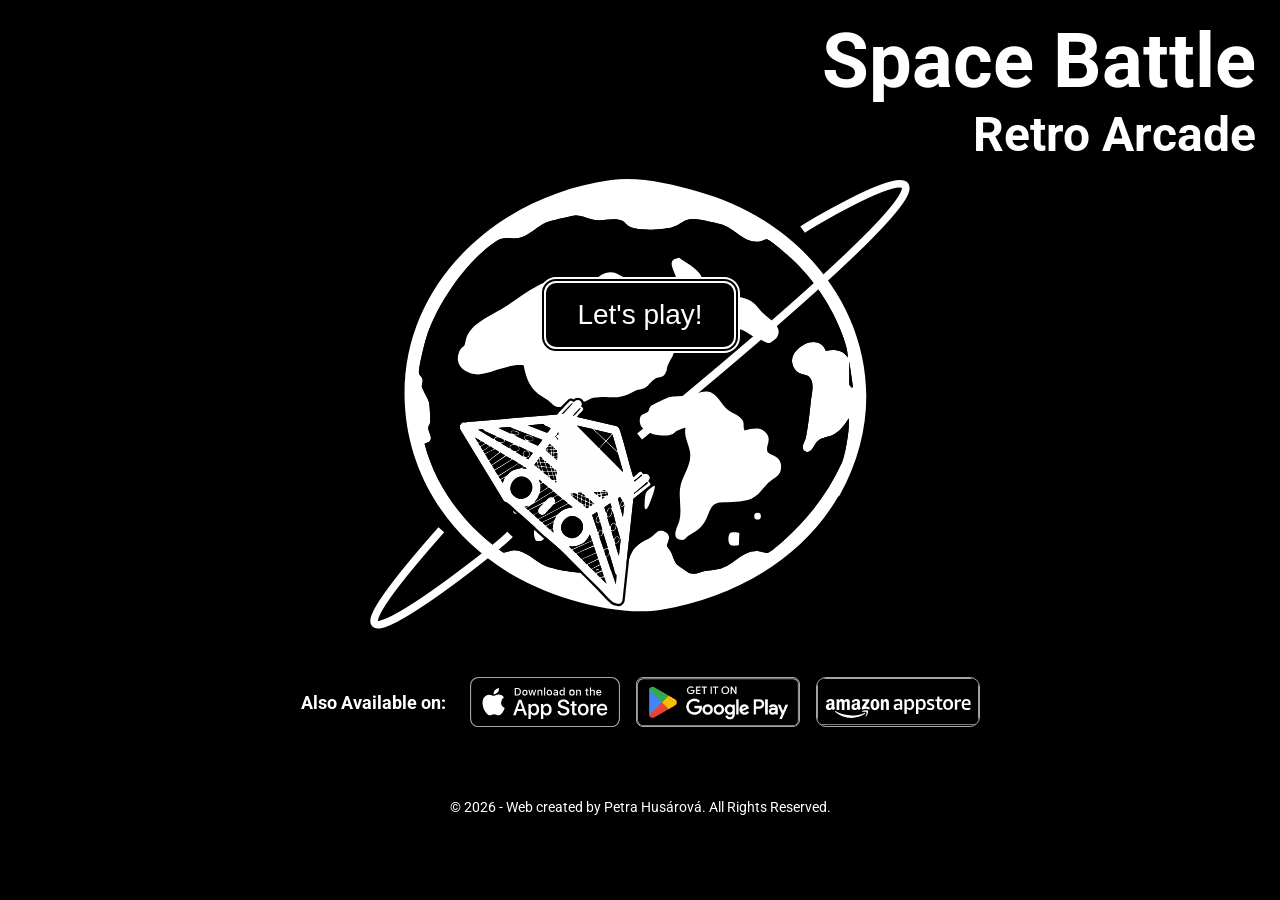
==== commit efdf4b9a: "add body width and fix up foucus on buttons" ====
--- a/SpaceBattleWeb/src/index.html
+++ b/SpaceBattleWeb/src/index.html
@@ -1,8 +1,11 @@
-<!DOCTYPE html>
+<!doctype html>
 <html lang="en">
   <head>
     <meta charset="UTF-8" />
-    <meta name="viewport" content="width=device-width, initial-scale=1.0, viewport-fit=cover" />
+    <meta
+      name="viewport"
+      content="width=device-width, initial-scale=1.0, viewport-fit=cover"
+    />
     <link rel="stylesheet" href="style.css" />
     <link
       rel="icon"
@@ -38,17 +41,19 @@
       <div class="available" id="available">
         <h3>Also Available on:</h3>
         <div class="svg-wrapper">
-          <svg
-            xmlns="http://www.w3.org/2000/svg"
-            fill="none"
-            id="apple"
-            class="apple"
+          <!-- Apple button -->
+          <a
+            class="store-link store-link--apple"
+            href="https://apps.apple.com/fi/app/space-battle-retro-arcade/id6742029238"
+            role="button"
             aria-label="Download on the Apple App Store."
-            role="button"
-            viewBox="0 0 239 80"
           >
-            <a
-              href="https://apps.apple.com/fi/app/space-battle-retro-arcade/id6742029238"
+            <svg
+              xmlns="http://www.w3.org/2000/svg"
+              fill="none"
+              id="apple"
+              class="apple"
+              viewBox="0 0 239 80"
             >
               <g clip-path="url(#a)">
                 <path
@@ -64,51 +69,58 @@
                   d="M49.47 40.6a9.9 9.9 0 0 1 4.7-8.3 10.1 10.1 0 0 0-7.96-4.32C42.85 27.63 39.6 30 37.89 30c-1.74 0-4.37-1.97-7.2-1.91a10.6 10.6 0 0 0-8.94 5.45c-3.86 6.7-.98 16.54 2.72 21.95 1.85 2.65 4.01 5.61 6.84 5.51 2.77-.12 3.81-1.77 7.15-1.77 3.32 0 4.29 1.77 7.18 1.7 2.97-.05 4.84-2.66 6.63-5.34a22 22 0 0 0 3.03-6.18 9.6 9.6 0 0 1-5.83-8.8m-5.46-16.19a9.8 9.8 0 0 0 2.23-6.98 10 10 0 0 0-6.4 3.32 9.3 9.3 0 0 0-2.3 6.72 8.2 8.2 0 0 0 6.47-3.06m40.48 29.86h-9.46l-2.27 6.71h-4l8.95-24.83h4.16l8.96 24.83h-4.07zM76 51.18h7.5l-3.7-10.9h-.1zm34.17.76c0 5.63-3.01 9.24-7.55 9.24a6.1 6.1 0 0 1-5.69-3.17h-.08v8.97h-3.72v-24.1h3.6v3.02h.07a6.4 6.4 0 0 1 5.75-3.2c4.6 0 7.62 3.63 7.62 9.24m-3.82 0c0-3.67-1.89-6.08-4.78-6.08-2.83 0-4.74 2.46-4.74 6.08 0 3.65 1.9 6.1 4.74 6.1 2.9 0 4.78-2.4 4.78-6.1m23.72 0c0 5.63-3 9.24-7.55 9.24a6.1 6.1 0 0 1-5.69-3.17h-.08v8.97h-3.71v-24.1h3.59v3.02h.07a6.4 6.4 0 0 1 5.76-3.2c4.59 0 7.61 3.63 7.61 9.24m-3.81 0c0-3.67-1.9-6.08-4.78-6.08-2.84 0-4.75 2.46-4.75 6.08 0 3.65 1.91 6.1 4.75 6.1 2.88 0 4.77-2.4 4.77-6.1m16.97 2.13c.28 2.46 2.67 4.08 5.93 4.08 3.13 0 5.38-1.62 5.38-3.84 0-1.92-1.35-3.08-4.57-3.87l-3.21-.77c-4.56-1.1-6.67-3.24-6.67-6.7 0-4.28 3.73-7.23 9.02-7.23 5.24 0 8.84 2.95 8.96 7.23h-3.75c-.22-2.48-2.27-3.97-5.26-3.97s-5.04 1.51-5.04 3.71c0 1.76 1.31 2.8 4.5 3.58l2.74.67c5.09 1.21 7.2 3.26 7.2 6.89 0 4.65-3.7 7.56-9.57 7.56-5.5 0-9.22-2.85-9.45-7.34zm23.24-15.47v4.28h3.44v2.95h-3.44v9.98c0 1.55.7 2.27 2.2 2.27q.62 0 1.22-.08v2.92q-1.01.2-2.06.18c-3.66 0-5.08-1.38-5.08-4.9V45.84h-2.64v-2.95h2.64V38.6zm5.44 13.34c0-5.7 3.34-9.28 8.57-9.28s8.58 3.58 8.58 9.28c0 5.71-3.32 9.28-8.58 9.28s-8.58-3.57-8.58-9.28m13.37 0c0-3.9-1.8-6.22-4.8-6.22s-4.8 2.33-4.8 6.22c0 3.92 1.8 6.21 4.8 6.21s4.8-2.29 4.8-6.21m6.84-9.06h3.55v3.09h.08a4.3 4.3 0 0 1 4.35-3.27q.65 0 1.28.13v3.48a5 5 0 0 0-1.67-.22 3.74 3.74 0 0 0-3.87 4.16V61h-3.71zm26.37 12.79c-.5 3.3-3.7 5.55-7.79 5.55-5.26 0-8.52-3.53-8.52-9.2s3.28-9.36 8.37-9.36c5 0 8.15 3.44 8.15 8.93v1.28H205.9v.22a4.72 4.72 0 0 0 4.87 5.13 4.1 4.1 0 0 0 4.17-2.55zm-12.55-5.4h9.04a4.37 4.37 0 0 0-4.43-4.6 4.57 4.57 0 0 0-4.6 4.6M75.55 17.46a5.27 5.27 0 0 1 5.6 5.93c0 3.81-2.05 6-5.6 6h-4.3V17.47zM73.1 27.71h2.24a3.74 3.74 0 0 0 3.93-4.3 3.77 3.77 0 0 0-3.93-4.26H73.1zm10.15-2.82a4.27 4.27 0 0 1 7.4-3.28 4.3 4.3 0 0 1 1.08 3.28 4.27 4.27 0 0 1-7.4 3.28 4.3 4.3 0 0 1-1.08-3.28m6.65 0c0-1.95-.87-3.1-2.4-3.1-1.55 0-2.42 1.15-2.42 3.1 0 1.97.87 3.1 2.41 3.1s2.41-1.14 2.41-3.1M103 29.4h-1.84l-1.85-6.64h-.15l-1.85 6.64H95.5l-2.48-9.01h1.8l1.61 6.87h.14l1.84-6.87h1.7l1.86 6.87h.14l1.6-6.87h1.77zm4.56-9.01h1.7v1.43h.14a2.7 2.7 0 0 1 2.68-1.6 2.92 2.92 0 0 1 3.12 3.35v5.83h-1.78V24q.01-2.17-1.94-2.17a2.06 2.06 0 0 0-2.15 2.29v5.27h-1.77zm10.47-3.52h1.77V29.4h-1.77zm4.24 8.02a4.27 4.27 0 0 1 8.28-1.75q.29.85.2 1.75a4.26 4.26 0 1 1-8.48 0m6.66 0c0-1.95-.88-3.1-2.42-3.1s-2.4 1.15-2.4 3.1c0 1.97.86 3.1 2.4 3.1s2.42-1.14 2.42-3.1m3.69 1.96c0-1.62 1.2-2.56 3.34-2.69l2.44-.14v-.78c0-.95-.63-1.49-1.84-1.49-1 0-1.68.37-1.87 1h-1.72c.18-1.54 1.63-2.53 3.67-2.53 2.26 0 3.53 1.12 3.53 3.02v6.16h-1.71v-1.27h-.14a3 3 0 0 1-2.7 1.41 2.7 2.7 0 0 1-3-2.7m5.78-.77v-.75l-2.2.14c-1.23.08-1.8.5-1.8 1.3s.7 1.28 1.67 1.28a2.1 2.1 0 0 0 2.33-1.97m4.1-1.18c0-2.85 1.46-4.65 3.73-4.65a3 3 0 0 1 2.76 1.58h.13v-4.95h1.78V29.4h-1.7v-1.43h-.14a3.1 3.1 0 0 1-2.83 1.57c-2.28 0-3.73-1.8-3.73-4.65m1.83 0c0 1.9.9 3.06 2.4 3.06s2.43-1.17 2.43-3.05-.94-3.06-2.42-3.06c-1.5 0-2.4 1.15-2.4 3.05m13.9 0a4.27 4.27 0 1 1 8.48 0 4.27 4.27 0 1 1-8.48 0m6.66 0c0-1.95-.88-3.1-2.41-3.1-1.55 0-2.41 1.15-2.41 3.1 0 1.97.86 3.1 2.4 3.1s2.42-1.14 2.42-3.1m4.2-4.5h1.72v1.43h.13a2.7 2.7 0 0 1 2.68-1.6 2.92 2.92 0 0 1 3.12 3.35v5.83h-1.78V24q.01-2.17-1.94-2.17a2.06 2.06 0 0 0-2.15 2.29v5.27h-1.77zm17.67-2.24v2.28h1.95v1.5h-1.95v4.63c0 .94.4 1.36 1.28 1.36q.33 0 .67-.05v1.48a6 6 0 0 1-.96.1c-1.98 0-2.76-.7-2.76-2.44v-5.08h-1.43v-1.5H185v-2.28zm4.38-1.28h1.76v4.97h.14a2.8 2.8 0 0 1 2.74-1.62 2.96 2.96 0 0 1 3.1 3.36v5.82h-1.78v-5.38c0-1.44-.67-2.17-1.92-2.17a2.1 2.1 0 0 0-2.27 2.29v5.26h-1.77zm18.09 10.09a3.65 3.65 0 0 1-3.9 2.6 4.08 4.08 0 0 1-4.16-4.64 4.15 4.15 0 0 1 4.15-4.7c2.5 0 4.01 1.7 4.01 4.54v.62H203v.1a2.4 2.4 0 0 0 1.43 2.38q.46.2.97.2a2.15 2.15 0 0 0 2.14-1.1zm-6.25-2.9h4.54a2.16 2.16 0 0 0-2.2-2.33 2.3 2.3 0 0 0-2.34 2.33"
                 />
               </g>
-            </a>
-          </svg>
+            </svg>
+          </a>
 
-          <svg
-            xmlns="http://www.w3.org/2000/svg"
-            xmlns:xlink="http://www.w3.org/1999/xlink"
-            id="google"
-            class="google"
-            fill="none"
+          <!-- Google button -->
+          <a
+            class="store-link store-link--google"
+            href="https://play.google.com/store/apps/details?id=com.marekskreko.space_battle"
+            role="button"
             aria-label="Get it on Google Play."
-            viewBox="0 0 270 80"
           >
-            <a
-              href="https://play.google.com/store/apps/details?id=com.marekskreko.space_battle"
+            <svg
+              xmlns="http://www.w3.org/2000/svg"
+              xmlns:xlink="http://www.w3.org/1999/xlink"
+              id="google"
+              class="google"
+              fill="none"
+              viewBox="0 0 270 80"
             >
               <path fill="url(#a)" d="M0 0h270v80H0z" />
-            </a>
-            <defs>
-              <pattern
-                id="a"
-                width="1"
-                height="1"
-                patternContentUnits="objectBoundingBox"
-              >
-                <use xlink:href="#b" transform="scale(.0037 .0125)" />
-              </pattern>
-              <image
-                xlink:href="[data-uri]"
-                id="b"
-                width="270"
-                height="80"
-                preserveAspectRatio="none"
-              />
-            </defs>
-          </svg>
+              <defs>
+                <pattern
+                  id="a"
+                  width="1"
+                  height="1"
+                  patternContentUnits="objectBoundingBox"
+                >
+                  <use xlink:href="#b" transform="scale(.0037 .0125)" />
+                </pattern>
+                <image
+                  xlink:href="[data-uri]"
+                  id="b"
+                  width="270"
+                  height="80"
+                  preserveAspectRatio="none"
+                />
+              </defs>
+            </svg>
+          </a>
 
-          <svg
-            xmlns="http://www.w3.org/2000/svg"
-            id="amazon"
-            class="amazon"
-            fill="none"
-            viewBox="0 0 274 80"
+          <!-- Amazon button -->
+          <a
+            class="store-link store-link--amazon"
+            href="https://www.amazon.com/Marek-%C5%A0kreko-Space-Battle-Arcade/dp/B0DYDL6P5S"
+            role="button"
+            aria-label="Get it on Amazon appstore."
           >
-            <a
-              href="https://www.amazon.com/Marek-%C5%A0kreko-Space-Battle-Arcade/dp/B0DYDL6P5S/ref=mp_s_a_1_3?crid=27CETPA00N247&dib=eyJ2IjoiMSJ9.[base64].eLgfEukdm9PMV-09SWRRUJmaHkg_susrlgY-T9xTohk&dib_tag=se&keywords=space+battle&qid=1741007230&s=mobile-apps&sprefix=space+battle%2Caps%2C169&sr=1-3"
+            <svg
+              xmlns="http://www.w3.org/2000/svg"
+              id="amazon"
+              class="amazon"
+              fill="none"
+              viewBox="0 0 274 80"
             >
               <g clip-path="url(#a)">
                 <path
@@ -133,11 +145,11 @@
                 />
                 <path
                   fill="#fff"
-                  d="M134.98 54.18q-2.41 0-3.92-1.44-1.5-1.45-1.5-3.76a5 5 0 0 1 1.84-4.06q1.84-1.52 4.94-1.52 1.82 0 4 .52v-2.04q0-1.74-.76-2.44-.75-.69-2.66-.68a17 17 0 0 0-5.14.86q-.33.1-.58.1-.44 0-.44-.66v-1.28q0-.49.14-.68t.72-.44q2.7-1.03 5.96-1.04c2.18 0 3.9.46 4.98 1.38q1.61 1.39 1.6 4.3v11.6q0 .76-.76.76h-1.82q-.76 0-.86-.68l-.18-1q-1.21 1.02-2.66 1.62a8 8 0 0 1-2.92.58zm1.14-2.88q.99 0 2.1-.44a9 9 0 0 0 2.14-1.22v-3.3q-1.83-.38-3.24-.38-3.57-.01-3.58 2.8 0 1.2.68 1.88t1.9.68zm12.48 9.46q-.76 0-.76-.76V36.88q0-.76.76-.76h1.9q.75 0 .9.68l.2 1.06a8.5 8.5 0 0 1 5.7-2.26q3.27 0 5.22 2.44 1.94 2.45 1.94 6.58 0 2.86-.94 5a7.6 7.6 0 0 1-2.64 3.28 6.7 6.7 0 0 1-3.86 1.14 8 8 0 0 1-5.14-1.9V60q0 .75-.76.76h-2.54zm7.4-9.92q2.2 0 3.28-1.5t1.06-4.56q.01-3.05-1.06-4.5-1.06-1.46-3.26-1.46-2.23 0-4.14 1.3v9.38a7 7 0 0 0 4.1 1.34zm12.16 9.92q-.75 0-.76-.76V36.88q0-.76.76-.76h1.9q.75 0 .9.68l.2 1.06a8.5 8.5 0 0 1 5.7-2.26q3.27 0 5.22 2.44 1.95 2.45 1.94 6.58 0 2.86-.94 5a7.6 7.6 0 0 1-2.64 3.28 6.7 6.7 0 0 1-3.86 1.14 8 8 0 0 1-5.14-1.9V60q0 .75-.76.76h-2.54zm7.42-9.92q2.2 0 3.28-1.5t1.06-4.56q.01-3.05-1.06-4.5-1.06-1.47-3.26-1.46-2.24 0-4.14 1.3v9.38a7 7 0 0 0 4.1 1.34zm16.1 3.34q-2.73 0-5.02-.9-.55-.2-.7-.44-.16-.22-.16-.74v-1.24q0-.68.48-.68.24.01.96.2 2.45.68 4.42.68 1.71 0 2.52-.54.79-.53.8-1.64 0-.76-.48-1.22a5 5 0 0 0-1.8-.94l-2.86-1.1q-3.87-1.48-3.86-4.82 0-2.41 1.8-3.8t4.78-1.4q2.13 0 4.3.72.52.17.68.4.18.22.18.78v1.2q0 .38-.12.54t-.42.16q-.18 0-.86-.18a16 16 0 0 0-3.52-.52q-1.6 0-2.32.46-.75.46-.74 1.46 0 .76.54 1.22t1.92 1.02l2.66 1.04a7 7 0 0 1 2.98 1.9q.91 1.1.92 2.8 0 2.58-1.86 4.08t-5.16 1.5zm16.66-.28q-2.73 0-4.02-1.28-1.32-1.26-1.32-3.9v-9.5h-2.2q-.75 0-.76-.76v-1q0-.45.18-.64t.56-.26l2.38-.34.52-4.16q.03-.43.24-.58.2-.18.62-.18h1.8q.75 0 .76.76v4.06h4.24q.75 0 .76.76v1.58q0 .76-.76.76h-4.24v9.3q0 1.17.56 1.66.57.5 1.92.5.79 0 1.28-.1.47-.1.8-.1.59 0 .58.66v1.24q0 .54-.18.78-.19.24-.7.36-1.45.38-2.96.38zm13.42.28q-3.99 0-6.24-2.46t-2.24-6.84 2.24-6.82q2.25-2.44 6.24-2.44t6.24 2.44 2.24 6.82-2.24 6.84q-2.25 2.46-6.24 2.46m0-3.2q4.34 0 4.34-6.1 0-6.08-4.34-6.06-4.34 0-4.34 6.06c0 4.04 1.44 6.1 4.34 6.1m12.12 2.68q-.75 0-.76-.76V36.88q0-.75.76-.76h1.82q.47 0 .68.14.19.14.26.52l.42 1.96q1.38-1.5 2.58-2.14 1.2-.62 2.62-.62h.14q.44 0 .74.08t.42.3.12.76v1.86q0 .72-.62.72-.2.01-.56-.04-.36-.04-.78-.04-2.54 0-4.52 1.3v11.96q0 .76-.76.76h-2.54zm19.52.52q-4.34 0-6.58-2.34t-2.24-6.82 2.18-6.92q2.19-2.48 6.12-2.48 3.38 0 5.18 1.84 1.8 1.83 1.8 5.22 0 1.18-.18 2.44-.07.45-.26.6-.19.16-.5.16H248.3q.1 2.61 1.46 3.84t4.18 1.22q2.06 0 4.34-.66l.42-.1.24-.04q.51 0 .52.68v1.24q0 .5-.16.74-.16.22-.7.42a14 14 0 0 1-5.24.94zm2.9-11.02v-.28q0-2.1-.92-3.2-.91-1.1-2.66-1.1-1.85 0-3.04 1.24a5.2 5.2 0 0 0-1.34 3.34zM95.42 25.36q-1.29 0-2.04-.72a2.5 2.5 0 0 1-.76-1.96q0-1.32.94-2.1a3.8 3.8 0 0 1 2.52-.78q1.01 0 2.26.3v-1.18q0-.97-.44-1.36-.45-.4-1.5-.4-1.24 0-2.42.36-.42.12-.52.12-.22 0-.22-.32v-.48q0-.24.08-.34.06-.12.28-.2.56-.25 1.42-.4t1.7-.16q1.71 0 2.52.72.8.72.8 2.16v6.16q0 .36-.36.36h-.78q-.34 0-.4-.34l-.08-.6a4.6 4.6 0 0 1-3 1.16m.44-1.36q.59 0 1.24-.24t1.24-.68v-1.84a8 8 0 0 0-1.9-.24q-2.04 0-2.04 1.56 0 .68.38 1.06.39.36 1.08.36zm9.1 1.12q-.25 0-.36-.08-.12-.06-.24-.42l-3.18-8-.08-.22q-.05-.11-.04-.2 0-.24.26-.24h1.06q.27 0 .38.08.1.06.24.42l2.46 7.02 2.46-7.02q.12-.33.24-.42.12-.07.38-.08h1q.28 0 .28.24.01.09-.04.2l-.08.22-3.16 8q-.12.33-.24.42a1 1 0 0 1-.36.08zm8.36.24q-1.29 0-2.04-.72a2.5 2.5 0 0 1-.76-1.96q0-1.32.94-2.1a3.8 3.8 0 0 1 2.52-.78q1.01 0 2.26.3v-1.18q0-.97-.44-1.36-.45-.4-1.5-.4-1.24 0-2.42.36-.42.12-.52.12-.22 0-.22-.32v-.48q0-.24.08-.34.06-.12.28-.2.56-.25 1.42-.4t1.7-.16q1.71 0 2.52.72.8.72.8 2.16v6.16q0 .36-.36.36h-.78q-.34 0-.4-.34l-.08-.6a4.6 4.6 0 0 1-3 1.16m.42-1.36q.59 0 1.24-.24t1.24-.68v-1.84a8 8 0 0 0-1.9-.24q-2.04 0-2.04 1.56 0 .68.38 1.06.39.36 1.08.36zm7.52-9.62q-.52 0-.82-.3t-.3-.78.3-.78.82-.3.82.3.3.78-.3.78-.82.3m-.54 10.74q-.36 0-.36-.36v-8.4q0-.36.36-.36h1.06q.36 0 .36.36v8.4q0 .36-.36.36zm5.86.08q-.96 0-1.46-.54-.5-.55-.5-1.58V12.16q0-.36.36-.36h1.06q.36 0 .36.36v10.82q0 .42.18.6t.56.18h.42q.18.01.24.08l.06.26v.58q0 .18-.08.28a1 1 0 0 1-.28.16q-.45.11-.94.1zm5.12.16q-1.29 0-2.04-.72a2.5 2.5 0 0 1-.76-1.96q0-1.32.94-2.1a3.8 3.8 0 0 1 2.52-.78q1.01 0 2.26.3v-1.18q0-.97-.44-1.36-.45-.4-1.5-.4-1.24 0-2.42.36-.43.12-.52.12-.21 0-.22-.32v-.48q0-.24.08-.34.06-.12.28-.2.56-.25 1.42-.4.87-.16 1.7-.16 1.71 0 2.52.72t.82 2.16v6.16q0 .36-.36.36h-.78q-.34 0-.4-.34l-.08-.6a4.6 4.6 0 0 1-3 1.16zm.44-1.36q.59 0 1.24-.24t1.24-.68v-1.84a8 8 0 0 0-1.9-.24q-2.04 0-2.04 1.56 0 .68.38 1.06.39.36 1.08.36zm11.12 1.32q-1.66 0-2.9-1.16l-.12.6q-.06.36-.42.36h-.78q-.36 0-.36-.36v-12.6q0-.36.36-.36h1.06q.36 0 .36.36v4.7a4.5 4.5 0 0 1 2.92-1.14q1.74 0 2.76 1.26 1.01 1.27 1 3.46 0 2.2-1.06 3.54a3.5 3.5 0 0 1-2.82 1.34m-.42-1.44q2.48 0 2.48-3.34 0-1.7-.6-2.54-.6-.83-1.84-.82a4.2 4.2 0 0 0-2.42.82v5.02q1.13.86 2.38.86m8.2 1.32q-.96 0-1.46-.54-.5-.55-.5-1.58V12.16q0-.36.36-.36h1.06q.36 0 .36.36v10.82q0 .42.18.6t.56.18h.42q.18.01.24.08l.06.26v.58q0 .18-.08.28a1 1 0 0 1-.28.16q-.46.11-.94.1zm6.92.18q-2.22 0-3.34-1.22-1.14-1.22-1.14-3.62c0-1.6.38-2.7 1.14-3.56a4 4 0 0 1 3.16-1.26q1.72 0 2.62.96.93.97.92 2.72 0 .58-.1 1.16-.03.21-.12.28l-.26.08h-5.66q.03 1.56.76 2.28.73.73 2.26.74.53 0 1.04-.08a15 15 0 0 0 1.48-.36l.16-.02q.24 0 .24.32v.5q0 .23-.08.34a1 1 0 0 1-.3.2 8 8 0 0 1-2.78.52zm1.72-5.62v-.46q.01-1.1-.52-1.66-.51-.56-1.5-.56-1.13 0-1.76.68a3.2 3.2 0 0 0-.72 2zm10.18 5.6q-1.29 0-2.04-.72a2.6 2.6 0 0 1-.76-1.96q0-1.32.94-2.1a3.8 3.8 0 0 1 2.52-.78q1.01 0 2.26.3v-1.18q0-.97-.44-1.36-.45-.4-1.5-.4-1.24 0-2.42.36-.41.12-.52.12-.22 0-.22-.32v-.48q0-.24.08-.34.06-.12.28-.2.56-.25 1.42-.4.87-.16 1.7-.16 1.71 0 2.52.72t.82 2.16v6.16q0 .36-.36.36h-.78q-.34 0-.4-.34l-.08-.6a5 5 0 0 1-3 1.16zm.44-1.36q.6 0 1.24-.24.65-.23 1.24-.68v-1.84a8 8 0 0 0-1.9-.24q-2.04 0-2.04 1.56 0 .68.38 1.06.39.36 1.08.36zm9.68 1.24q-2.56 0-2.56-2.56v-5.3h-1.3q-.36 0-.36-.36v-.46q0-.17.08-.26t.32-.12l1.32-.16.24-2.24q.04-.36.38-.36h.76q.36 0 .36.36v2.2h2.34q.36 0 .36.36v.68q0 .36-.36.36h-2.34v5.2q0 .67.3.94t1.02.26a5 5 0 0 0 1.2-.14q.14 0 .2.08t.06.26v.48q0 .24-.08.36t-.28.18q-.7.22-1.64.22z"
+                  d="M134.98 54.18q-2.41 0-3.92-1.44-1.5-1.45-1.5-3.76a5 5 0 0 1 1.84-4.06q1.84-1.52 4.94-1.52 1.82 0 4 .52v-2.04q0-1.74-.76-2.44-.75-.69-2.66-.68a17 17 0 0 0-5.14.86q-.33.1-.58.1-.44 0-.44-.66v-1.28q0-.49.14-.68t.72-.44q2.7-1.03 5.96-1.04c2.18 0 3.9.46 4.98 1.38q1.61 1.39 1.6 4.3v11.6q0 .76-.76.76h-1.82q-.76 0-.86-.68l-.18-1q-1.21 1.02-2.66 1.62a8 8 0 0 1-2.92.58zm1.14-2.88q.99 0 2.1-.44a9 9 0 0 0 2.14-1.22v-3.3q-1.83-.38-3.24-.38-3.57-.01-3.58 2.8 0 1.2.68 1.88t1.9.68zm12.48 9.46q-.76 0-.76-.76V36.88q0-.76.76-.76h1.9q.75 0 .9.68l.2 1.06a8.5 8.5 0 0 1 5.7-2.26q3.27 0 5.22 2.44 1.94 2.45 1.94 6.58 0 2.86-.94 5a7.6 7.6 0 0 1-2.64 3.28 6.7 6.7 0 0 1-3.86 1.14 8 8 0 0 1-5.14-1.9V60q0 .75-.76.76h-2.54zm7.4-9.92q2.2 0 3.28-1.5t1.06-4.56q.01-3.05-1.06-4.5-1.06-1.46-3.26-1.46-2.23 0-4.14 1.3v9.38a7 7 0 0 0 4.1 1.34zm12.16 9.92q-.75 0-.76-.76V36.88q0-.76.76-.76h1.9q.75 0 .9.68l.2 1.06a8.5 8.5 0 0 1 5.7-2.26q3.27 0 5.22 2.44 1.95 2.45 1.94 6.58 0 2.86-.94 5a7.6 7.6 0 0 1-2.64 3.28 6.7 6.7 0 0 1-3.86 1.14 8 8 0 0 1-5.14-1.9V60q0 .75-.76.76h-2.54zm7.42-9.92q2.2 0 3.28-1.5t1.06-4.56q.01-3.05-1.06-4.5-1.06-1.47-3.26-1.46-2.24 0-4.14 1.3v9.38a7 7 0 0 0 4.1 1.34zm16.1 3.34q-2.73 0-5.02-.9-.55-.2-.7-.44-.16-.22-.16-.74v-1.24q0-.68.48-.68.24.01.96.2 2.45.68 4.42.68 1.71 0 2.52-.54.79-.53.8-1.64 0-.76-.48-1.22a5 5 0 0 0-1.8-.94l-2.86-1.1q-3.87-1.48-3.86-4.82 0-2.41 1.8-3.8t4.78-1.4q2.13 0 4.3.72.52.17.68.4.18.22.18.78v1.2q0 .38-.12.54t-.42.16q-.18 0-.86-.18a16 16 0 0 0-3.52-.52q-1.6 0-2.32.46-.75.46-.74 1.46 0 .76.54 1.22t1.92 1.02l2.66 1.04a7 7 0 0 1 2.98 1.9q.91 1.1.92 2.8 0 2.58-1.86 4.08t-5.16 1.5zm16.66-.28q-2.73 0-4.02-1.28-1.32-1.26-1.32-3.9v-9.5h-2.2q-.75 0-.76-.76v-1q0-.45.18-.64t.56-.26l2.38-.34.52-4.16q.03-.43.24-.58.2-.18.62-.18h1.8q.75 0 .76.76v4.06h4.24q.75 0 .76.76v1.58q0 .76-.76.76h-4.24v9.3q0 1.17.56 1.66.57.5 1.92.5.79 0 1.28-.1.47-.1.8-.1.59 0 .58.66v1.24q0 .54-.18.78-.19.24-.7.36-1.45.38-2.96.38zm13.42.28q-3.99 0-6.24-2.46t-2.24-6.84 2.24-6.82q2.25-2.44 6.24-2.44t6.24 2.44 2.24 6.82-2.24 6.84q-2.25 2.46-6.24 2.46m0-3.2q4.34 0 4.34-6.1 0-6.08-4.34-6.06-4.34 0-4.34 6.06c0 4.04 1.44 6.1 4.34 6.1m12.12 2.68q-.75 0-.76-.76V36.88q0-.75.76-.76h1.82q.47 0 .68.14.19.14.26.52l.42 1.96q1.38-1.5 2.58-2.14 1.2-.62 2.62-.62h.14q.44 0 .74.08t.42.3.12.76v1.86q0 .72-.62.72-.2.01-.56-.04-.36-.04-.78-.04-2.54 0-4.52 1.3v11.96q0 .76-.76.76h-2.54zm19.52.52q-4.34 0-6.58-2.34t-2.24-6.82 2.18-6.92q2.19-2.48 6.12-2.48 3.38 0 5.18 1.84 1.8 1.83 1.8 5.22 0 1.18-.18 2.44-.07.45-.26.6-.19.16-.5.16H248.3q.1 2.61 1.46 3.84t4.18 1.22q2.06 0 4.34-.66l.42-.1.24-.04q.51 0 .52.68v1.24q0 .5-.16.74-.16.22-.7.42a14 14 0 0 1-5.24.94zm2.9-11.02v-.28q0-2.1-.92-3.2-.91-1.1-2.66-1.1-1.85 0-3.04 1.24a5.2 5.2 0 0 0-1.34 3.34z"
                 />
               </g>
-            </a>
-          </svg>
+            </svg>
+          </a>
         </div>
       </div>
     </main>
--- a/SpaceBattleWeb/src/style.css
+++ b/SpaceBattleWeb/src/style.css
@@ -4,7 +4,7 @@
   --background-color: #000;
   --white-color: #fff;
   --h1-mobile-size: 36px;
-  --h1-desktop-size: 96px;
+  --h1-desktop-size: 76px;
   --h2-mobile-size: 18px;
   --h2-desktop-size: 48px;
   --text-size: 14px;
@@ -29,6 +29,7 @@
   font-family: "Roboto", serif;
   padding: 0 24px;
   margin: auto;
+  max-width: 1440px;
 }
 
 h1 {
@@ -42,6 +43,10 @@
   font-size: var(--h2-mobile-size);
   color: var(--white-color);
   margin-bottom: 16px;
+}
+
+.no-max-body-width{
+max-width: none;
 }
 
 .play-game-container {
@@ -129,27 +134,44 @@
 }
 
 .svg-wrapper {
-  margin: 16px 0px;
+  margin: 16px 0;
   display: flex;
   flex-wrap: wrap;
-  flex: 0 0 150px;
   gap: 16px;
   justify-content: center;
 }
 
-.apple {
+.store-link {
+  display: block;
+  line-height: 0;
+}
+
+.store-link--apple {
   width: 150px;
+}
+
+.store-link--google,
+.store-link--amazon {
+  width: 164px;
+  border: 1px solid #a6a6a6;
+  box-sizing: border-box;
+  overflow: hidden;
+}
+
+.store-link--google, .store-link--apple {
+  border-radius: 7px;
+}
+
+.store-link--amazon {
+  border-radius: 10px;
+}
+
+.store-link svg {
+  display: block;
+  width: 100%;
   height: auto;
   min-height: 40px;
 }
-
-.google,
-.amazon {
-  width: 164px;
-  height: auto;
-  min-height: 40px;
-}
-
 footer {
   padding: 24px 0;
 }
@@ -181,6 +203,15 @@
 
   @media (min-width: 992px) {
   /* rules for displays that are above 992px */
+
+  h1 {
+  font-size: var(--h1-desktop-size);
+  }
+
+  h2 {
+  font-size: var(--h2-desktop-size);
+  }
+
   .available{
     display: flex;
     justify-content: center;
